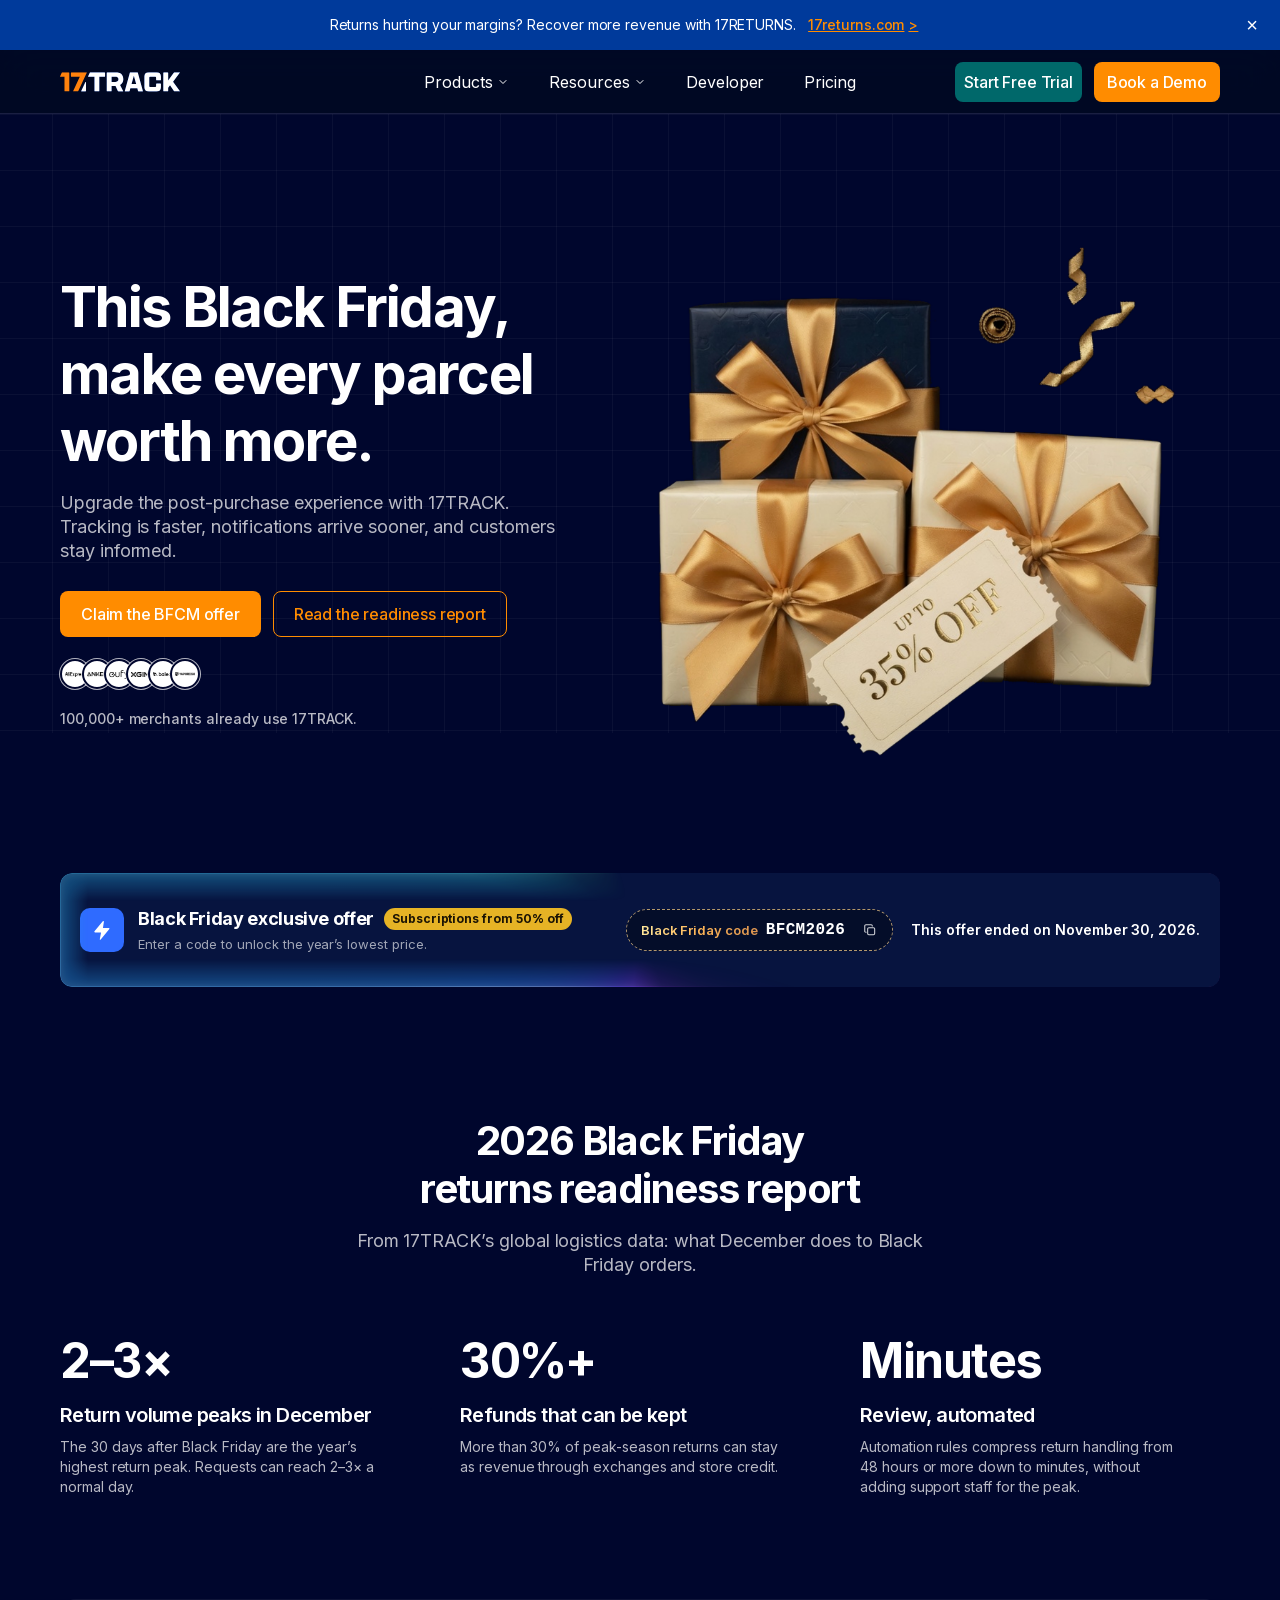
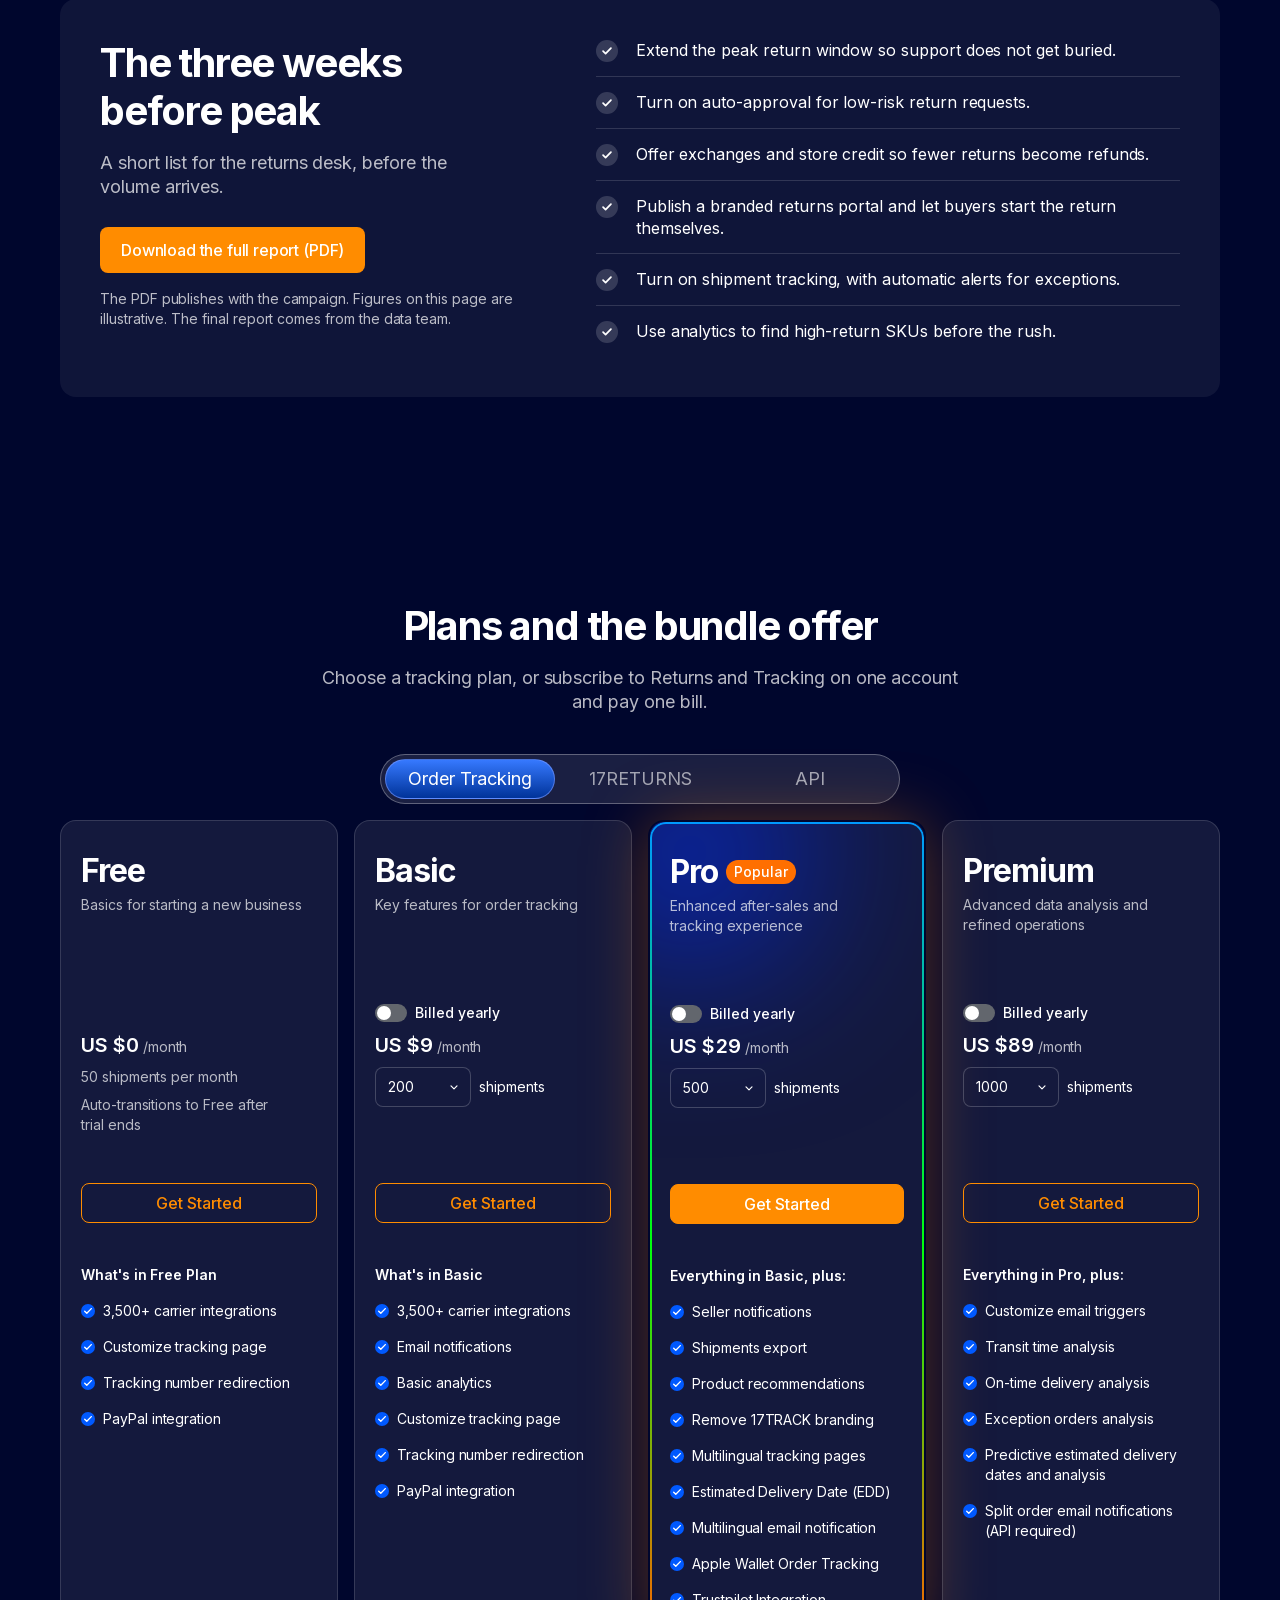
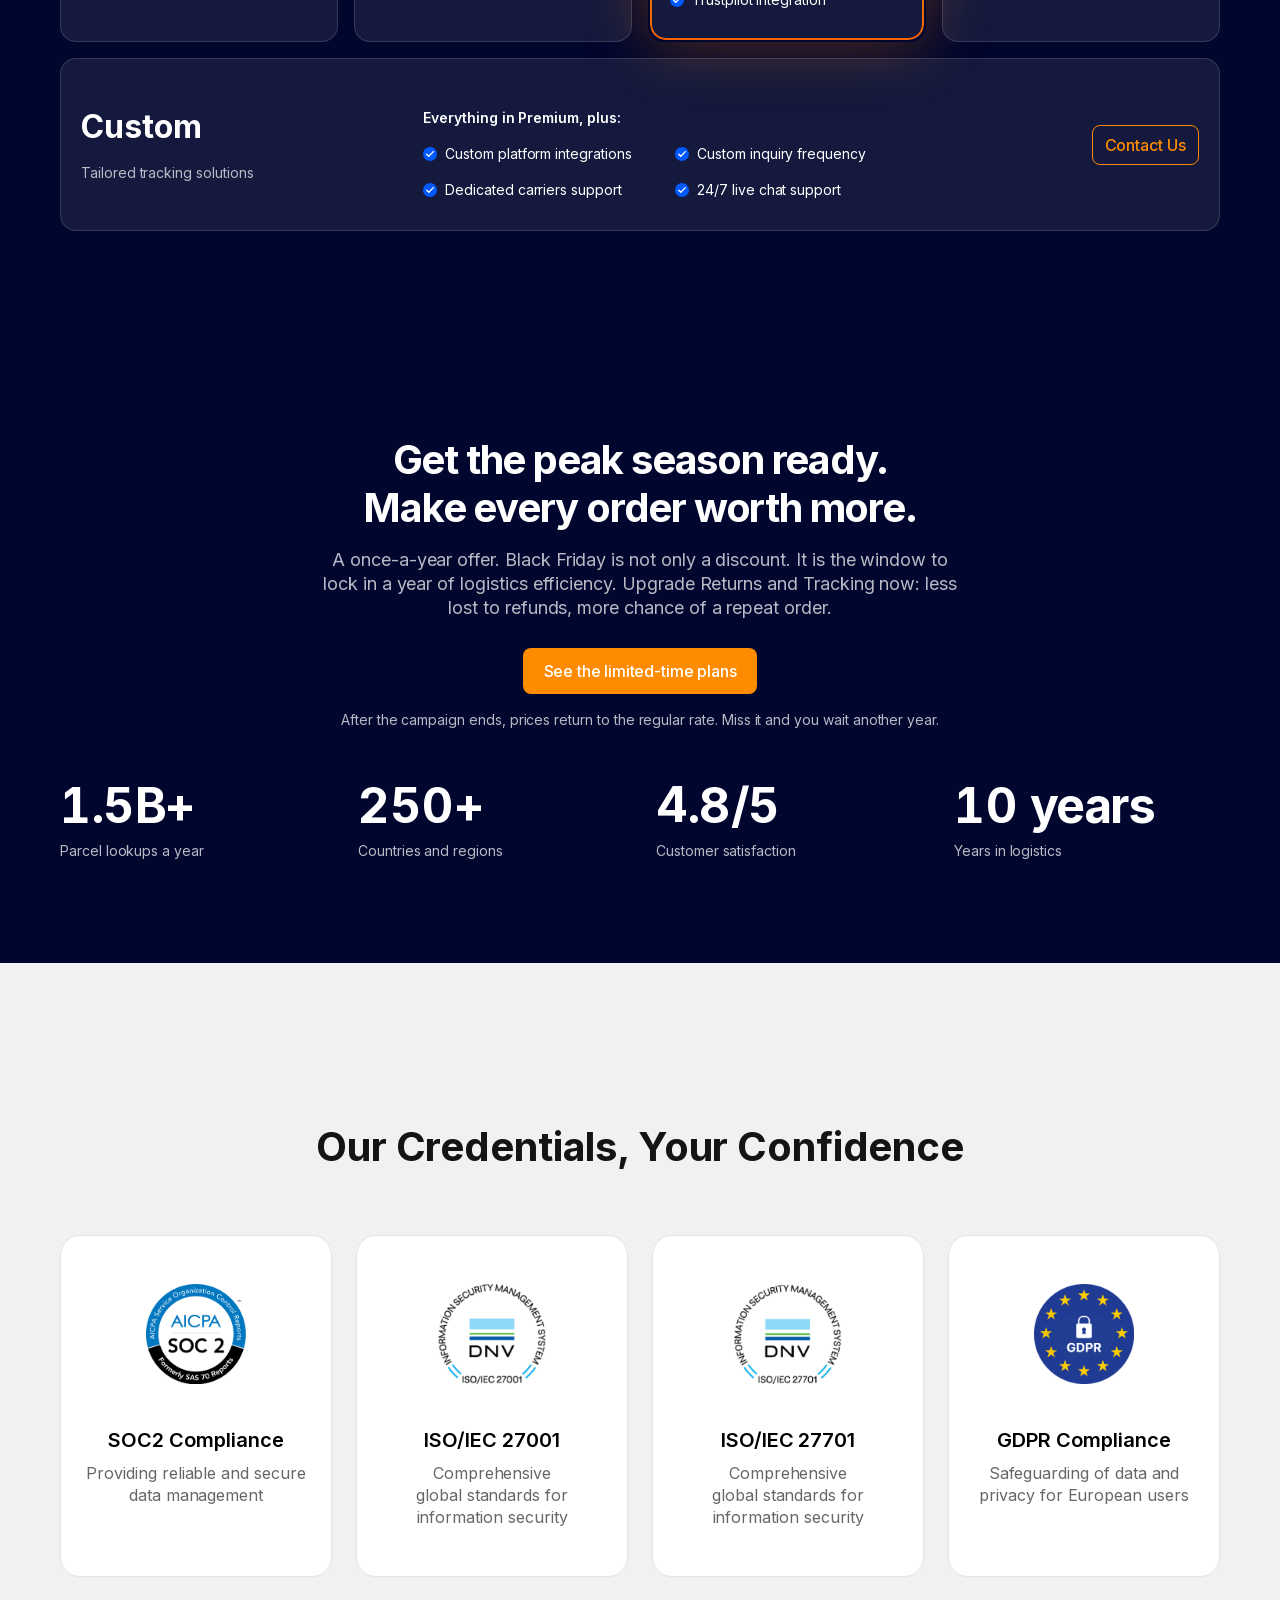
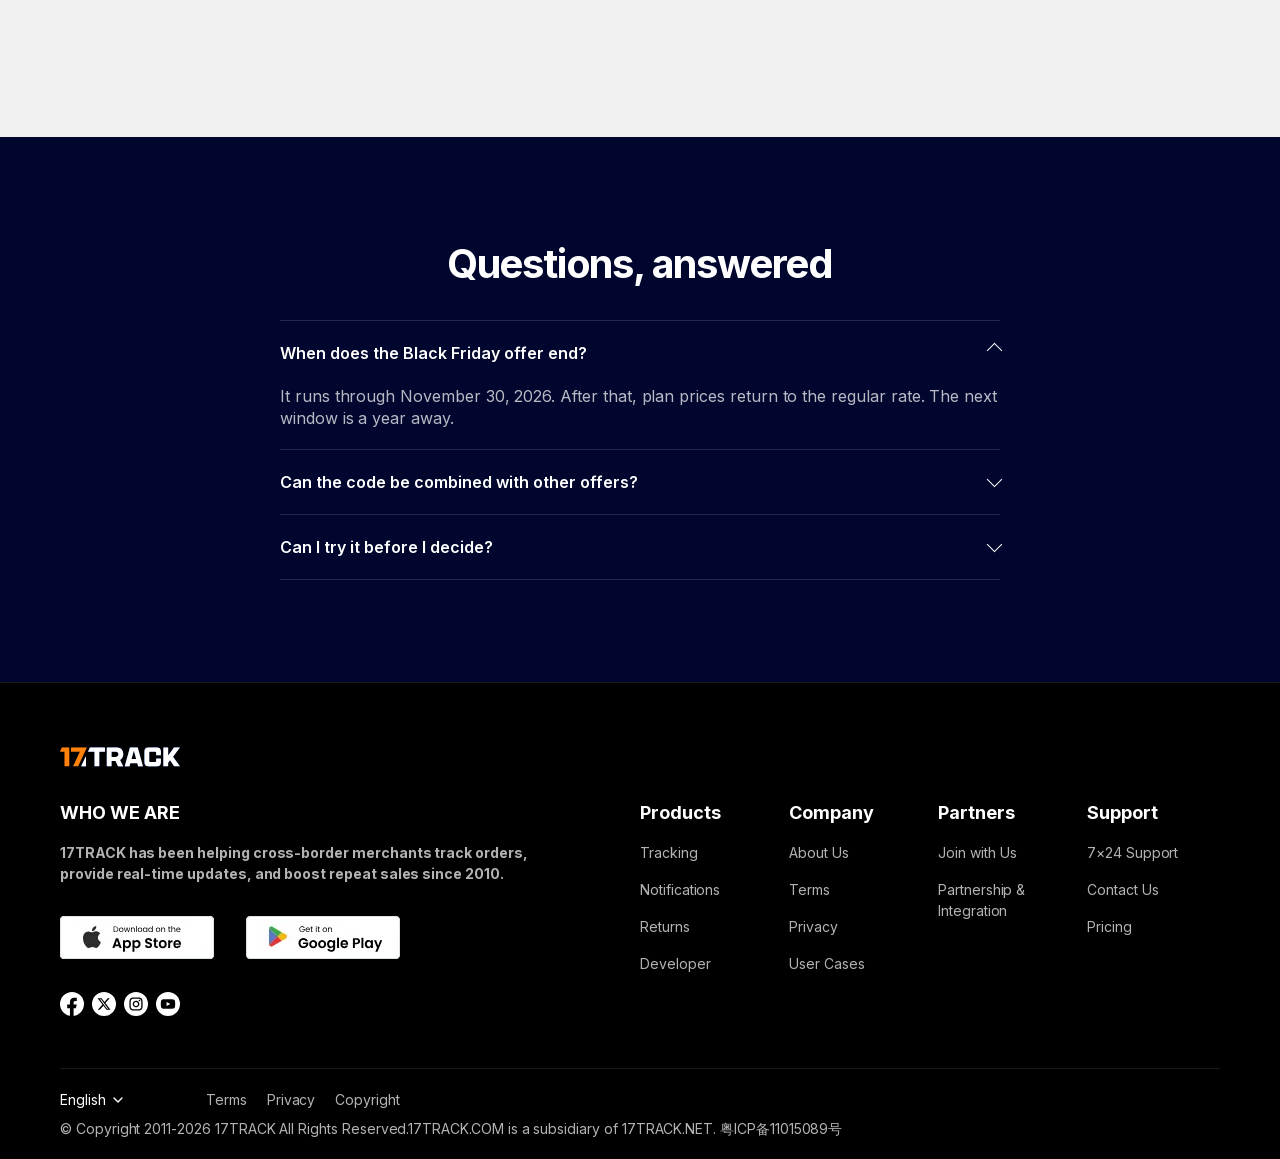
==== index.html @ 855f4247 "Give the hero a larger cut-out of the gift boxes so the 35% offer reads at a glance. Co-authored-by:" ====
<!DOCTYPE html>
<html lang="en">
<head>
  <meta charset="utf-8">
  <meta name="viewport" content="width=device-width, initial-scale=1">
  <title>Black Friday 2026 — 17TRACK</title>
  <meta name="description" content="17TRACK Black Friday 2026. Official Order Tracking, 17RETURNS, and API pricing, plus the returns readiness report.">
  <link rel="stylesheet" href="assets/fonts/fonts.css">
  <link rel="stylesheet" href="styles.css?v=9">
  <link rel="icon" href="data:image/svg+xml,%3Csvg xmlns='http://www.w3.org/2000/svg' viewBox='0 0 32 32'%3E%3Crect width='32' height='32' rx='8' fill='%23003a9b'/%3E%3C/svg%3E">
</head>
<body>
  <a class="skip" href="#main">Skip to content</a>

  <div class="top" data-top>
    <div class="promo" id="promo" data-promo>
      <p class="promo-line">
        <span class="promo-item" data-promo-item>
          <span>Returns hurting your margins? Recover more revenue with 17RETURNS.</span>
          <a href="https://www.17returns.com?utm_source=www.17track.com&amp;utm_medium=banner&amp;utm_campaign=top_banner" target="_blank" rel="nofollow noopener">17returns.com <i aria-hidden="true">&gt;</i></a>
        </span>
        <span class="promo-item" data-promo-item hidden>
          <span>Looking to track a personal package? Visit our free tracking tool</span>
          <a href="https://www.17track.net/en" target="_blank" rel="nofollow noopener">17track.net <i aria-hidden="true">&gt;</i></a>
        </span>
      </p>
      <button class="promo-close" type="button" data-promo-close aria-label="Close banner">×</button>
    </div>

    <header class="site-header">
      <div class="canvas header-bar">
        <a class="logo" href="https://www.17track.com/en" target="_blank" rel="noopener">
          <img src="assets/logo.svg" alt="17TRACK" width="120" height="20">
        </a>
        <nav id="site-nav" class="site-nav" data-nav aria-label="Main">
          <ul class="nav-links">
            <li class="nav-item">
              <button class="nav-link" type="button" aria-expanded="false" aria-controls="menu-products" data-menu-button>
                Products
                <svg class="chevron" viewBox="0 0 24 24" aria-hidden="true"><path d="m6 9 6 6 6-6" fill="none" stroke="currentColor" stroke-width="2" stroke-linecap="round" stroke-linejoin="round"/></svg>
              </button>
              <div id="menu-products" class="nav-menu" hidden>
                <ul>
                  <li>
                    <a href="https://www.17track.com/en/products/tracking" target="_blank" rel="noopener">
                      <span class="nav-menu-title">Tracking</span>
                      <span class="nav-menu-desc">Precise global tracking to minimize "Where Is My Order?" inquiries</span>
                    </a>
                  </li>
                  <li>
                    <a href="https://www.17track.com/en/products/notifications" target="_blank" rel="noopener">
                      <span class="nav-menu-title">Notifications</span>
                      <span class="nav-menu-desc">Automated updates to keep customers informed</span>
                    </a>
                  </li>
                  <li>
                    <a href="https://www.17track.com/en/products/returns" target="_blank" rel="noopener">
                      <span class="nav-menu-title">Returns <span class="nav-badge">New</span></span>
                      <span class="nav-menu-desc">AI-powered 24/7 automated returns &amp; exchanges — turn every return into a growth opportunity.</span>
                    </a>
                  </li>
                </ul>
              </div>
            </li>
            <li class="nav-item">
              <button class="nav-link" type="button" aria-expanded="false" aria-controls="menu-resources" data-menu-button>
                Resources
                <svg class="chevron" viewBox="0 0 24 24" aria-hidden="true"><path d="m6 9 6 6 6-6" fill="none" stroke="currentColor" stroke-width="2" stroke-linecap="round" stroke-linejoin="round"/></svg>
              </button>
              <div id="menu-resources" class="nav-menu" hidden>
                <ul>
                  <li>
                    <a href="https://www.17track.com/en/carriers" target="_blank" rel="noopener">
                      <span class="nav-menu-title">Carriers</span>
                      <span class="nav-menu-desc">3,500+ carriers for seamless global shipping</span>
                    </a>
                  </li>
                  <li>
                    <a href="https://www.17track.com/en/integration" target="_blank" rel="noopener">
                      <span class="nav-menu-title">Partnership &amp; Integration</span>
                      <span class="nav-menu-desc">Fast integration with e-commerce tools for efficiency</span>
                    </a>
                  </li>
                  <li>
                    <a href="https://extcall.17track.net/en?utm_source=www.17track.com&amp;utm_medium=menus&amp;utm_campaign=header" target="_blank" rel="noopener">
                      <span class="nav-menu-title">Tracking Widget</span>
                      <span class="nav-menu-desc">One-click embed for real-time store tracking</span>
                    </a>
                  </li>
                  <li>
                    <a href="https://www.17track.com/en/user-case" target="_blank" rel="noopener">
                      <span class="nav-menu-title">User Cases</span>
                      <span class="nav-menu-desc">Case studies reveal how brands achieve success</span>
                    </a>
                  </li>
                  <li>
                    <a href="https://www.17track.com/en/reports" target="_blank" rel="noopener">
                      <span class="nav-menu-title">Reports</span>
                      <span class="nav-menu-desc">Real logistics data and deep analysis to reveal cross-border market changes, risks, and emerging opportunities.</span>
                    </a>
                  </li>
                  <li>
                    <a href="https://www.17track.com/en/blog" target="_blank" rel="noopener">
                      <span class="nav-menu-title">Blog &amp; Insights</span>
                      <span class="nav-menu-desc">Focused on global e-commerce and logistics trends, delivering actionable insights and growth ideas.</span>
                    </a>
                  </li>
                </ul>
              </div>
            </li>
            <li>
              <a class="nav-link" href="https://www.17track.net/en/api?utm_source=www.17track.com&amp;utm_medium=menus&amp;utm_campaign=header" target="_blank" rel="noopener">Developer</a>
            </li>
            <li>
              <a class="nav-link" href="https://www.17track.com/en/pricing" target="_blank" rel="noopener">Pricing</a>
            </li>
          </ul>
          <div class="nav-actions nav-actions-menu">
            <a class="btn btn-teal btn-header" href="https://www.17track.com/en/products" target="_blank" rel="noopener">Start Free Trial</a>
            <a class="btn btn-primary btn-header" href="https://www.17track.com/en/contact-us" target="_blank" rel="noopener">Book a Demo</a>
          </div>
        </nav>
        <div class="nav-actions nav-actions-bar">
          <a class="btn btn-teal btn-header" href="https://www.17track.com/en/products" target="_blank" rel="noopener">Start Free Trial</a>
          <a class="btn btn-primary btn-header" href="https://www.17track.com/en/contact-us" target="_blank" rel="noopener">Book a Demo</a>
        </div>
        <button class="nav-toggle" type="button" aria-expanded="false" aria-controls="site-nav" data-nav-toggle>
          <span class="sr-only">Menu</span>
          <svg viewBox="0 0 24 24" aria-hidden="true"><path d="M4 7h16M4 12h16M4 17h16" fill="none" stroke="currentColor" stroke-width="1.75" stroke-linecap="round"/></svg>
        </button>
      </div>
    </header>
  </div>

  <main id="main">
    <section class="hero" aria-labelledby="hero-title">
      <div class="canvas hero-grid">
        <div class="hero-copy">
          <h1 id="hero-title">This Black Friday, make every parcel worth more.</h1>
          <p class="lead">Upgrade the post-purchase experience with 17TRACK. Tracking is faster, notifications arrive sooner, and customers stay informed.</p>
          <div class="cta-row">
            <a class="btn btn-primary" href="#plans">Claim the BFCM offer</a>
            <a class="btn btn-ghost" href="#report">Read the readiness report</a>
          </div>
          <div class="merchant-proof">
            <ul class="brand-stack">
              <li><img src="assets/brands/aliexpress.webp" width="238" height="52" alt="AliExpress"></li>
              <li><img src="assets/brands/anker.webp" width="202" height="48" alt="Anker"></li>
              <li><img src="assets/brands/eufy.webp" width="124" height="59" alt="eufy"></li>
              <li><img src="assets/brands/gimi.webp" width="190" height="44" alt="XGIMI"></li>
              <li><img src="assets/brands/baleaf.webp" width="309" height="59" alt="baleaf"></li>
              <li><img src="assets/brands/vaporesso.webp" width="342" height="63" alt="VAPORESSO"></li>
            </ul>
          </div>
          <p class="proof">100,000+ merchants already use 17TRACK.</p>
        </div>

        <figure class="hero-visual">
          <img
            src="assets/bfcm-hero-gifts-9.png?v=9"
            width="1698"
            height="1676"
            alt="Three luxury gift boxes, one navy and two cream, with gold satin bows, a few short gold ribbons in different shapes, and one cream coupon with gold lettering that reads UP TO 35% OFF."
          >
        </figure>
      </div>
    </section>

    <section class="close" id="book" aria-labelledby="close-title">
      <div class="canvas close-inner">
        <div class="close-bar">
          <span class="close-beam" aria-hidden="true"><span class="close-beam-bloom"></span></span>
          <div class="close-copy">
            <span class="close-mark" aria-hidden="true">
              <svg viewBox="0 0 24 24" width="22" height="22">
                <path fill="currentColor" d="M13.1 2.2 3.8 13.4c-.4.5.0 1.2.6 1.2H11l-1.4 7.4c-.1.6.6.9 1 .4l9.4-11.4c.4-.5 0-1.2-.6-1.2H13l1.1-6.9c.1-.6-.6-1-1-.7Z"/>
              </svg>
            </span>
            <div class="close-copy-text">
              <div class="close-title-row">
                <h2 id="close-title">Black Friday exclusive offer</h2>
                <p class="close-offer">Subscriptions from 50% off</p>
              </div>
              <p class="close-lead">Enter a code to unlock the year’s lowest price.</p>
            </div>
          </div>
          <div class="close-side">
            <div class="close-code">
              <p class="code-line">
                <span class="code-label" id="code-label">Black Friday code</span>
                <span class="code" id="bfcm-code">BFCM2026</span>
                <button class="code-copy" type="button" data-copy data-copy-inline data-copy-code="BFCM2026" data-copy-status="copy-status" aria-label="Copy code">
                  <svg viewBox="0 0 24 24" width="16" height="16" aria-hidden="true">
                    <rect x="8" y="8" width="12" height="12" rx="2" fill="none" stroke="currentColor" stroke-width="1.8"/>
                    <path d="M6 16H5a2 2 0 0 1-2-2V5a2 2 0 0 1 2-2h9a2 2 0 0 1 2 2v1" fill="none" stroke="currentColor" stroke-width="1.8"/>
                  </svg>
                </button>
              </p>
              <p class="copy-status" id="copy-status" role="status"></p>
            </div>
            <div class="countdown" data-countdown="2026-11-30T23:59:59Z">
              <p class="countdown-caption">Ends November 30, 2026</p>
              <div class="countdown-grid" data-countdown-grid hidden>
                <p data-unit="Days" aria-label="Days">
                  <span class="count-chip" data-days>00</span>
                  <span class="count-unit" aria-hidden="true">Day</span>
                </p>
                <span class="count-sep" aria-hidden="true">:</span>
                <p data-unit="Hours" aria-label="Hours">
                  <span class="count-chip" data-hours>00</span>
                  <span class="count-unit" aria-hidden="true">Hr</span>
                </p>
                <span class="count-sep" aria-hidden="true">:</span>
                <p data-unit="Minutes" aria-label="Minutes">
                  <span class="count-chip" data-minutes>00</span>
                  <span class="count-unit" aria-hidden="true">Min</span>
                </p>
                <span class="count-sep" aria-hidden="true">:</span>
                <p data-unit="Seconds" aria-label="Seconds">
                  <span class="count-chip" data-seconds>00</span>
                  <span class="count-unit" aria-hidden="true">Sec</span>
                </p>
              </div>
            </div>
          </div>
        </div>
      </div>
    </section>

    <section class="section" id="report" aria-labelledby="report-title">
      <div class="canvas">
        <header class="section-head">
          <h2 id="report-title">2026 Black Friday returns readiness report</h2>
          <p class="lead">From 17TRACK’s global logistics data: what December does to Black Friday orders.</p>
        </header>
        <ul class="figures">
          <li>
            <p class="figure">2–3×</p>
            <h3>Return volume peaks in December</h3>
            <p>The 30 days after Black Friday are the year’s highest return peak. Requests can reach 2–3× a normal day.</p>
          </li>
          <li>
            <p class="figure">30%+</p>
            <h3>Refunds that can be kept</h3>
            <p>More than 30% of peak-season returns can stay as revenue through exchanges and store credit.</p>
          </li>
          <li>
            <p class="figure">Minutes</p>
            <h3>Review, automated</h3>
            <p>Automation rules compress return handling from 48 hours or more down to minutes, without adding support staff for the peak.</p>
          </li>
        </ul>
      </div>
    </section>

    <section class="section section-tight" id="prepare" aria-labelledby="prepare-title">
      <div class="canvas prepare">
        <div>
          <h2 id="prepare-title">The three weeks before peak</h2>
          <p class="lead">A short list for the returns desk, before the volume arrives.</p>
          <div class="cta-row">
            <a class="btn btn-primary" href="#report-note">Download the full report (PDF)</a>
          </div>
          <p class="note" id="report-note" tabindex="-1">The PDF publishes with the campaign. Figures on this page are illustrative. The final report comes from the data team.</p>
        </div>
        <ol class="checks">
          <li>Extend the peak return window so support does not get buried.</li>
          <li>Turn on auto-approval for low-risk return requests.</li>
          <li>Offer exchanges and store credit so fewer returns become refunds.</li>
          <li>Publish a branded returns portal and let buyers start the return themselves.</li>
          <li>Turn on shipment tracking, with automatic alerts for exceptions.</li>
          <li>Use analytics to find high-return SKUs before the rush.</li>
        </ol>
      </div>
    </section>

    <section class="section" id="plans" aria-labelledby="plans-title">
      <div class="canvas">
        <header class="section-head">
          <h2 id="plans-title">Plans and the bundle offer</h2>
          <p class="lead" id="plans-lead">Choose a tracking plan, or subscribe to Returns and Tracking on one account and pay one bill.</p>
        </header>
        <div class="price-tabs">
          <div class="price-tabs-track" role="tablist" aria-label="Product">
            <span class="price-tab-indicator" id="plans-indicator" aria-hidden="true"></span>
            <button type="button" role="tab" id="plans-tab-tracking" aria-selected="true" aria-controls="plans-panel-tracking" data-plan-tab="tracking">Order Tracking</button>
            <button type="button" role="tab" id="plans-tab-returns" aria-selected="false" aria-controls="plans-panel-returns" data-plan-tab="returns" tabindex="-1">17RETURNS</button>
            <button type="button" role="tab" id="plans-tab-api" aria-selected="false" aria-controls="plans-panel-api" data-plan-tab="api" tabindex="-1">API</button>
          </div>
        </div>
        <div id="plans-stage">
          <p class="note"><a href="https://www.17track.com/en/pricing" target="_blank" rel="noopener noreferrer">View pricing on 17TRACK</a></p>
        </div>
      </div>
    </section>

    <section class="section section-tight" id="bundle" aria-labelledby="bundle-title" hidden>
      <div class="canvas">
        <header class="section-head">
          <h2 id="bundle-title">Returns + Tracking, better together</h2>
          <p class="lead">Subscribe to both on one account. The Black Friday bundle takes another 5% off, and you settle one bill.</p>
        </header>

        <form class="bundle" id="bundle-form">
          <fieldset>
            <legend>Returns</legend>
            <label class="tier">
              <input type="radio" name="returns" value="9">
              <span class="tier-copy">
                <span class="tier-name">Starter</span>
                <span class="tier-desc">Basic return flow</span>
              </span>
              <span class="tier-price">US$9 / month</span>
            </label>
            <label class="tier">
              <input type="radio" name="returns" value="19" checked>
              <span class="tier-copy">
                <span class="tier-name">Pro</span>
                <span class="tier-desc">Smart returns and exchanges</span>
              </span>
              <span class="tier-price">US$19 / month</span>
            </label>
            <label class="tier">
              <input type="radio" name="returns" value="29">
              <span class="tier-copy">
                <span class="tier-name">Max</span>
                <span class="tier-desc">Omnichannel return growth</span>
              </span>
              <span class="tier-price">US$29 / month</span>
            </label>
          </fieldset>
          <fieldset>
            <legend>Tracking</legend>
            <label class="tier">
              <input type="radio" name="tracking" value="9">
              <span class="tier-copy">
                <span class="tier-name">Basic</span>
                <span class="tier-desc">Core shipment tracking</span>
              </span>
              <span class="tier-price">US$9 / month</span>
            </label>
            <label class="tier">
              <input type="radio" name="tracking" value="19" checked>
              <span class="tier-copy">
                <span class="tier-name">Pro</span>
                <span class="tier-desc">Branded tracking</span>
              </span>
              <span class="tier-price">US$19 / month</span>
            </label>
            <label class="tier">
              <input type="radio" name="tracking" value="39">
              <span class="tier-copy">
                <span class="tier-name">Advanced</span>
                <span class="tier-desc">Advanced analytics</span>
              </span>
              <span class="tier-price">US$39 / month</span>
            </label>
          </fieldset>
        </form>

        <div class="summary" aria-live="polite">
          <p><span>Bought separately</span> <strong data-separate>US$456.00</strong> <span>/ year</span></p>
          <p><span>BFCM bundle price</span> <strong data-bundle>US$433.20</strong> <span>/ year</span></p>
          <p><span>You save</span> <strong data-save>US$22.80</strong> <span>/ year</span></p>
        </div>
        <div class="cta-row">
          <a class="btn btn-primary" href="https://apps.shopify.com/17track" target="_blank" rel="noopener noreferrer">Start both at the bundle price</a>
        </div>
        <p class="note">The extra 5% is only during the campaign, once per account. Use code <button type="button" class="code-copy" data-copy data-copy-inline data-copy-code="BFCM2026" data-copy-status="bundle-copy-status" aria-label="Copy code BFCM2026"><span class="code-copy-value">BFCM2026</span><svg viewBox="0 0 16 16" aria-hidden="true" focusable="false"><rect x="6" y="6" width="8" height="8" rx="1.25" fill="none" stroke="currentColor" stroke-width="1.4"/><path d="M10 6.2V3.4c0-.8-.6-1.4-1.4-1.4H3.4C2.6 2 2 2.6 2 3.4v5.2c0 .8.6 1.4 1.4 1.4H6" fill="none" stroke="currentColor" stroke-width="1.4"/></svg></button></p>
        <p class="copy-status" id="bundle-copy-status" role="status"></p>
      </div>
    </section>

    <section class="section" id="numbers" aria-labelledby="numbers-title">
      <div class="canvas">
        <header class="section-head">
          <h2 id="numbers-title">Get the peak season ready. Make every order worth more.</h2>
          <p class="lead">A once-a-year offer. Black Friday is not only a discount. It is the window to lock in a year of logistics efficiency. Upgrade Returns and Tracking now: less lost to refunds, more chance of a repeat order.</p>
        </header>
        <div class="cta-row">
          <a class="btn btn-primary" href="#plans">See the limited-time plans</a>
        </div>
        <p class="note">After the campaign ends, prices return to the regular rate. Miss it and you wait another year.</p>
        <ul class="stats">
          <li>
            <p class="stat-value">1.5B+</p>
            <p class="stat-label">Parcel lookups a year</p>
          </li>
          <li>
            <p class="stat-value">250+</p>
            <p class="stat-label">Countries and regions</p>
          </li>
          <li>
            <p class="stat-value">4.8/5</p>
            <p class="stat-label">Customer satisfaction</p>
          </li>
          <li>
            <p class="stat-value">10 years</p>
            <p class="stat-label">Years in logistics</p>
          </li>
        </ul>
      </div>
    </section>

    <section class="credentials" aria-labelledby="creds-title">
      <div class="canvas">
        <h2 id="creds-title">Our Credentials, Your Confidence</h2>
        <ul class="creds">
          <li>
            <img class="cred-badge" src="assets/badge-soc2.png" alt="" width="510" height="508">
            <div class="cred-copy">
              <h3>SOC2 Compliance</h3>
              <p>Providing reliable and secure data management</p>
            </div>
          </li>
          <li>
            <img class="cred-badge" src="assets/badge-iso27001.png" alt="" width="560" height="516">
            <div class="cred-copy">
              <h3>ISO/IEC 27001</h3>
              <p>Comprehensive global standards for information security</p>
            </div>
          </li>
          <li>
            <img class="cred-badge" src="assets/badge-iso27701.png" alt="" width="562" height="520">
            <div class="cred-copy">
              <h3>ISO/IEC 27701</h3>
              <p>Comprehensive global standards for information security</p>
            </div>
          </li>
          <li>
            <img class="cred-badge" src="assets/badge-gdpr.png" alt="" width="516" height="514">
            <div class="cred-copy">
              <h3>GDPR Compliance</h3>
              <p>Safeguarding of data and privacy for European users</p>
            </div>
          </li>
        </ul>
      </div>
    </section>

    <section class="section" id="faq" aria-labelledby="faq-title">
      <div class="canvas faq-wrap">
        <h2 id="faq-title">Questions, answered</h2>
        <div class="faq">
          <div class="faq-item">
            <h3>
              <button type="button" aria-expanded="true" aria-controls="faq-1" id="faq-q1">When does the Black Friday offer end?</button>
            </h3>
            <div id="faq-1" class="faq-panel is-open is-settled" role="region" aria-labelledby="faq-q1">
              <div class="faq-panel-inner">
                <p>It runs through November 30, 2026. After that, plan prices return to the regular rate. The next window is a year away.</p>
              </div>
            </div>
          </div>
          <div class="faq-item">
            <h3>
              <button type="button" aria-expanded="false" aria-controls="faq-2" id="faq-q2">Can the code be combined with other offers?</button>
            </h3>
            <div id="faq-2" class="faq-panel" role="region" aria-labelledby="faq-q2" hidden>
              <div class="faq-panel-inner">
                <p>The prices in this section are the current official 17TRACK rates. They are not a separate Black Friday discount.</p>
              </div>
            </div>
          </div>
          <div class="faq-item">
            <h3>
              <button type="button" aria-expanded="false" aria-controls="faq-3" id="faq-q3">Can I try it before I decide?</button>
            </h3>
            <div id="faq-3" class="faq-panel" role="region" aria-labelledby="faq-q3" hidden>
              <div class="faq-panel-inner">
                <p>Yes. Free is US $0 a month. Paid plans use the official rates shown above, and you can install 17TRACK on Shopify.</p>
              </div>
            </div>
          </div>
        </div>
      </div>
    </section>
  </main>

  <footer class="site-footer">
    <div class="canvas footer-inner">
      <a class="footer-logo" href="https://www.17track.com/en" target="_blank" rel="noopener">
        <img src="assets/logo.svg" alt="17TRACK logo" width="120" height="20">
      </a>
      <div class="footer-content">
        <div class="footer-brand">
          <p class="footer-kicker">WHO WE ARE</p>
          <p class="footer-intro">17TRACK has been helping cross-border merchants track orders, provide real-time updates, and boost repeat sales since 2010.</p>
          <div class="store-badges">
            <a href="https://apps.apple.com/cn/app/id1004956012?utm_source=com&amp;utm_medium=referer&amp;utm_campaign=20250402-com-home" target="_blank" rel="noopener">
              <img src="assets/app-store.webp" alt="apple app store" width="154" height="44">
            </a>
            <a href="https://play.google.com/store/apps/details?id=yqtrack.app&amp;utm_source=com&amp;utm_medium=referer&amp;utm_campaign=20250402-com-home" target="_blank" rel="noopener">
              <img src="assets/google-play.webp" alt="google play" width="154" height="44">
            </a>
          </div>
          <ul class="social">
            <li><a href="https://www.facebook.com/17track" target="_blank" rel="noopener"><img src="assets/facebook.svg" alt="Facebook logo" title="Facebook" width="24" height="24"></a></li>
            <li><a href="https://twitter.com/17track" target="_blank" rel="noopener"><img src="assets/twitter.svg" alt="Twitter logo" title="Twitter" width="24" height="24"></a></li>
            <li><a href="https://www.instagram.com/17trackofficial" target="_blank" rel="noopener"><img src="assets/instagram.svg" alt="Instagram logo" title="Instagram" width="24" height="24"></a></li>
            <li><a href="https://www.youtube.com/@17TRACKOFFICIAL" target="_blank" rel="noopener"><img src="assets/youtube.svg" alt="Youtube logo" title="Youtube" width="24" height="24"></a></li>
          </ul>
        </div>
        <div class="footer-cols">
          <div>
            <h2>Products</h2>
            <ul>
              <li><a href="https://www.17track.com/en/products/tracking" target="_blank" rel="noopener">Tracking</a></li>
              <li><a href="https://www.17track.com/en/products/notifications" target="_blank" rel="noopener">Notifications</a></li>
              <li><a href="https://www.17track.com/en/products/returns" target="_blank" rel="noopener">Returns</a></li>
              <li><a href="https://www.17track.net/en/api?utm_source=www.17track.com&amp;utm_medium=menus&amp;utm_campaign=footer" target="_blank" rel="noopener">Developer</a></li>
            </ul>
          </div>
          <div>
            <h2>Company</h2>
            <ul>
              <li><a href="https://www.17track.com/en/about-us" target="_blank" rel="noopener">About Us</a></li>
              <li><a href="https://www.17track.net/en/about/licensing" target="_blank" rel="noopener">Terms</a></li>
              <li><a href="https://www.17track.net/en/about/privacy" target="_blank" rel="noopener">Privacy</a></li>
              <li><a href="https://www.17track.com/en/user-case" target="_blank" rel="noopener">User Cases</a></li>
            </ul>
          </div>
          <div>
            <h2>Partners</h2>
            <ul>
              <li><button class="footer-textbtn" type="button" data-join>Join with Us</button></li>
              <li><a href="https://www.17track.com/en/integration" target="_blank" rel="noopener">Partnership &amp; Integration</a></li>
            </ul>
          </div>
          <div>
            <h2>Support</h2>
            <ul>
              <li><a href="https://www.17track.com/en/contact-us" target="_blank" rel="noopener">7×24 Support</a></li>
              <li><a href="https://www.17track.com/en/contact-us" target="_blank" rel="noopener">Contact Us</a></li>
              <li><a href="https://www.17track.com/en/pricing" target="_blank" rel="noopener">Pricing</a></li>
            </ul>
          </div>
        </div>
      </div>
      <div class="footer-base">
        <div class="footer-meta">
          <div class="lang" data-lang>
            <button class="lang-button" type="button" aria-expanded="false" aria-controls="lang-menu" aria-label="language select" data-lang-button>
              English
              <svg class="chevron" viewBox="0 0 24 24" aria-hidden="true"><path d="m6 9 6 6 6-6" fill="none" stroke="currentColor" stroke-width="2" stroke-linecap="round" stroke-linejoin="round"/></svg>
            </button>
            <ul id="lang-menu" class="lang-menu" hidden>
              <li><a href="https://www.17track.com/en" target="_blank" rel="noopener" aria-current="true">English</a></li>
              <li><a href="https://www.17track.com/zh-cn" target="_blank" rel="noopener">简体中文</a></li>
              <li><a href="https://www.17track.com/zh-hk" target="_blank" rel="noopener">繁體中文</a></li>
              <li><a href="https://www.17track.com/ja" target="_blank" rel="noopener">日本語</a></li>
              <li><a href="https://www.17track.com/fi" target="_blank" rel="noopener">Suomi</a></li>
              <li><a href="https://www.17track.com/pl" target="_blank" rel="noopener">Polski</a></li>
              <li><a href="https://www.17track.com/tr" target="_blank" rel="noopener">Türkçe</a></li>
              <li><a href="https://www.17track.com/cs" target="_blank" rel="noopener">Čeština</a></li>
              <li><a href="https://www.17track.com/it" target="_blank" rel="noopener">Italiano</a></li>
              <li><a href="https://www.17track.com/de" target="_blank" rel="noopener">Deutsch</a></li>
              <li><a href="https://www.17track.com/es" target="_blank" rel="noopener">Español</a></li>
              <li><a href="https://www.17track.com/fr" target="_blank" rel="noopener">Français</a></li>
              <li><a href="https://www.17track.com/pt" target="_blank" rel="noopener">Português</a></li>
              <li><a href="https://www.17track.com/nl" target="_blank" rel="noopener">Nederlands</a></li>
              <li><a href="https://www.17track.com/sv" target="_blank" rel="noopener">Svenska</a></li>
              <li><a href="https://www.17track.com/th" target="_blank" rel="noopener">ภาษาไทย</a></li>
              <li><a href="https://www.17track.com/no" target="_blank" rel="noopener">Norsk</a></li>
              <li><a href="https://www.17track.com/da" target="_blank" rel="noopener">Dansk</a></li>
            </ul>
          </div>
          <nav class="legal-links" aria-label="Legal">
            <a href="https://www.17track.net/en/about/licensing" target="_blank" rel="noreferrer noopener">Terms</a>
            <a href="https://www.17track.net/en/about/privacy" target="_blank" rel="noreferrer noopener">Privacy</a>
            <a href="https://www.17track.net/en/about/copyright" target="_blank" rel="noreferrer noopener">Copyright</a>
          </nav>
        </div>
        <p class="copyright">© Copyright 2011-2026 17TRACK All Rights Reserved.17TRACK.COM is a subsidiary of <a href="https://17track.net/en" target="_blank" rel="nofollow noreferrer noopener">17TRACK.NET</a>. <a href="https://beian.miit.gov.cn" target="_blank" rel="nofollow noreferrer noopener">粤ICP备11015089号</a></p>
      </div>
    </div>
  </footer>

  <dialog class="join-dialog" id="join-dialog" aria-labelledby="join-title">
    <h2 id="join-title">Join with us form for business cooperation</h2>
    <p>The partnership application lives on 17TRACK.</p>
    <p><a href="https://www.17track.com/en" target="_blank" rel="noopener">Open 17TRACK</a></p>
    <button class="btn btn-primary" type="button" data-join-close>Close</button>
  </dialog>

  <script src="main.js"></script>
</body>
</html>
---- assets/fonts/fonts.css ----
@font-face {
  font-family: "Inter";
  font-style: normal;
  font-weight: 100 900;
  font-display: swap;
  src: url("inter.woff2") format("woff2");
}

@font-face {
  font-family: "Kameron";
  font-style: normal;
  font-weight: 700;
  font-display: swap;
  src: url("kameron.woff2") format("woff2");
}

@font-face {
  font-family: "Libre Baskerville";
  font-style: italic;
  font-weight: 700;
  font-display: swap;
  src: url("libre-baskerville-italic.woff2") format("woff2");
}
---- styles.css ----
:root {
  --brand: #003a9b;
  --orange: #ff8c00;
  --teal: #00686a;
  --green: #00ff5e;
  --accent: #ff8c00;
  --accent-text: #ff8c00;
  --ink: #ffffff;
  --text: rgba(255, 255, 255, 0.72);
  --on-dark: #ffffff;
  --page: #00062d;
  --header-bg: rgba(0, 10, 35, 0.85);
  --subtle: rgba(255, 255, 255, 0.06);
  --line: rgba(255, 255, 255, 0.14);
  --shadow: 0 20px 50px rgba(0, 0, 0, 0.35);
  --shadow-sm: 0 8px 24px rgba(0, 0, 0, 0.28);
  --max: 1200px;
  --pad: 20px;
  --sec: clamp(64px, 8vw, 112px);
  --sec-tight: clamp(48px, 6vw, 80px);
  --fs-display: clamp(36px, 4.4vw, 56px);
  --fs-h2: clamp(28px, 3.2vw, 40px);
  --fs-h3: 20px;
  --fs-lead: 18px;
  --fs-body: 16px;
  --fs-small: 14px;
  --fs-xs: 12px;
  --track: -0.0033em;
  --ease: cubic-bezier(0.22, 1, 0.36, 1);
  --font: Inter, "PingFang SC", "Microsoft YaHei", system-ui, sans-serif;
  --header: 64px;
  --banner: 50px;
  --chrome: calc(var(--banner) + var(--header));
}

* { box-sizing: border-box; }

html { scroll-behavior: smooth; }

body {
  margin: 0;
  background: var(--page);
  color: var(--ink);
  font-family: var(--font);
  font-size: var(--fs-body);
  font-weight: 400;
  line-height: 22px;
  letter-spacing: var(--track);
  text-rendering: optimizeLegibility;
  -webkit-font-smoothing: antialiased;
  overflow-x: clip;
}

::selection {
  background: rgba(255, 140, 0, 0.35);
  color: #fff;
}

:focus-visible {
  outline: 2px solid var(--orange);
  outline-offset: 3px;
}

::-webkit-scrollbar { width: 10px; height: 10px; }
::-webkit-scrollbar-track { background: var(--subtle); }
::-webkit-scrollbar-thumb { background: #c8c8c8; border-radius: 999px; }

h1, h2, h3, p { margin: 0; text-wrap: pretty; }
h1, h2 { text-wrap: balance; letter-spacing: -0.03em; }

a { color: inherit; }

.sr-only {
  position: absolute;
  width: 1px;
  height: 1px;
  padding: 0;
  margin: -1px;
  overflow: hidden;
  clip: rect(0, 0, 0, 0);
  clip-path: inset(50%);
  white-space: nowrap;
  border: 0;
}

.skip {
  position: absolute;
  left: 16px;
  top: 8px;
  z-index: 20;
  transform: translateY(-140%);
  background: var(--page);
  color: var(--brand);
  padding: 8px 12px;
  border-radius: 999px;
}

.skip:focus { transform: none; }

.canvas {
  width: min(var(--max), 100%);
  margin-inline: auto;
  padding-inline: var(--pad);
}

.top {
  position: sticky;
  top: 0;
  z-index: 20;
}

.promo[hidden] { display: none; }

.promo {
  position: relative;
  z-index: 21;
  display: flex;
  align-items: center;
  justify-content: center;
  min-height: var(--banner);
  padding: 0 16px;
  background: #003a9b;
  color: #fff;
  font-size: 14px;
  font-weight: 400;
  line-height: 1.4;
  text-align: center;
}

.promo-line {
  flex: 1;
  min-width: 0;
  margin: 0;
}

.promo-item {
  display: inline-flex;
  align-items: center;
  justify-content: center;
  gap: 6px;
  min-width: 0;
}

.promo-item[hidden] { display: none; }

.promo a {
  display: inline-flex;
  align-items: center;
  gap: 4px;
  margin-left: 6px;
  color: #ff8c00;
  font-size: 14px;
  font-weight: 500;
  text-decoration: underline;
}

.promo a:hover { color: #e67e00; }

.promo a i {
  display: inline-block;
  font-style: normal;
  transition: transform 0.3s ease;
}

.promo a:hover i { transform: translateX(4px); }

.promo-close {
  flex: none;
  width: 24px;
  height: 24px;
  margin-left: 8px;
  padding: 0;
  border: 0;
  border-radius: 50%;
  background: transparent;
  color: #fff;
  font-size: 20px;
  line-height: 1;
  cursor: pointer;
}

.promo-close:hover { background: rgba(255, 255, 255, 0.2); }

.site-header {
  position: relative;
  height: var(--header);
  border-bottom: 1px solid rgba(255, 255, 255, 0.1);
}

.site-header::before {
  content: "";
  position: absolute;
  inset: 0;
  z-index: 0;
  background: var(--header-bg);
  backdrop-filter: blur(20px);
  -webkit-backdrop-filter: blur(20px);
  pointer-events: none;
}

.header-bar { position: relative; z-index: 1; }

.header-bar {
  display: grid;
  grid-template-columns: 1fr auto 1fr;
  align-items: center;
  height: 64px;
  gap: 12px;
}

.logo {
  justify-self: start;
  display: flex;
  align-items: center;
  width: 120px;
  height: 20px;
  text-decoration: none;
}

.logo img,
.footer-logo img {
  display: block;
  width: 120px;
  height: 20px;
}

.site-nav { justify-self: center; }

.nav-links {
  display: flex;
  align-items: center;
  gap: 16px;
  margin: 0;
  padding: 0;
  list-style: none;
}

.nav-item { position: relative; }

.nav-link {
  display: inline-flex;
  align-items: center;
  gap: 4px;
  min-height: 40px;
  padding: 8px 12px;
  border: 0;
  border-radius: 8px;
  background: transparent;
  color: #fff;
  font-family: inherit;
  font-size: 16px;
  font-weight: 400;
  line-height: 24px;
  text-decoration: none;
  cursor: pointer;
}

.nav-link:hover,
.nav-link[aria-expanded="true"] { background: rgba(255, 255, 255, 0.12); }

.chevron {
  width: 12px;
  height: 12px;
  transition: transform 0.2s ease;
}

.nav-link[aria-expanded="true"] .chevron,
.lang-button[aria-expanded="true"] .chevron { transform: rotate(180deg); }

.nav-menu {
  position: absolute;
  top: calc(100% + 6px);
  left: 0;
  z-index: 30;
  width: 320px;
  padding: 16px;
  border: 1px solid rgba(255, 255, 255, 0.1);
  border-radius: 14px;
  background: #223577;
  box-shadow: 0 24px 64px rgba(0, 0, 0, 0.15);
}

.nav-menu[hidden] { display: none; }

.nav-menu ul {
  display: flex;
  flex-direction: column;
  gap: 8px;
  margin: 0;
  padding: 0;
  list-style: none;
}

.nav-menu a {
  display: flex;
  flex-direction: column;
  gap: 4px;
  padding: 12px 16px;
  border: 1px solid transparent;
  border-radius: 8px;
  color: #fff;
  text-decoration: none;
}

.nav-menu a:hover,
.nav-menu a:focus-visible {
  background: rgba(255, 255, 255, 0.07);
  border-color: rgba(255, 255, 255, 0.08);
}

.nav-menu-title {
  display: flex;
  align-items: center;
  flex-wrap: wrap;
  gap: 8px;
  font-size: 16px;
  font-weight: 500;
  line-height: 22px;
}

.nav-menu-desc {
  color: rgba(255, 255, 255, 0.7);
  font-size: 12px;
  font-weight: 400;
  line-height: 15px;
}

.nav-badge {
  display: inline-flex;
  align-items: center;
  height: 20px;
  padding: 0 8px;
  border-radius: 999px;
  background: #22c55e;
  color: #fff;
  font-size: 12px;
  font-weight: 600;
  line-height: 20px;
}

.nav-actions { display: flex; align-items: center; gap: 12px; }

.nav-actions-bar { justify-self: end; }

.nav-actions-menu { display: none; }

.btn-header {
  height: 40px;
  min-height: 40px;
  padding: 8px 12px;
  border-radius: 8px;
  font-size: 16px;
  font-weight: 500;
  line-height: 24px;
  white-space: nowrap;
}

.btn-header.btn-teal { padding: 8px; }

.btn-header.btn-teal:hover {
  background: #00888a;
  filter: none;
  transform: translateY(-1px);
  box-shadow: 0 4px 12px rgba(0, 104, 106, 0.5);
}

.nav-toggle {
  display: none;
  justify-self: end;
  width: 44px;
  height: 44px;
  border: 0;
  border-radius: 8px;
  background: transparent;
  color: #fff;
  cursor: pointer;
}

.nav-toggle svg { width: 24px; height: 24px; }

.nav-lock { overflow: hidden; }

.btn {
  display: inline-flex;
  align-items: center;
  justify-content: center;
  min-height: 44px;
  padding: 11px 20px;
  border-radius: 8px;
  border: 1px solid transparent;
  font-family: inherit;
  font-size: 16px;
  font-weight: 500;
  line-height: 22px;
  letter-spacing: -0.01em;
  text-decoration: none;
  cursor: pointer;
  background: transparent;
}

.btn-primary {
  background: var(--orange);
  color: #fff;
}

.btn-primary:hover { filter: brightness(1.08); }
.btn-primary:active { filter: brightness(0.96); }

.btn-teal {
  background: var(--teal);
  color: #fff;
}

.btn-teal:hover { filter: brightness(1.12); }

.btn.btn-header {
  height: 40px;
  min-height: 40px;
  padding: 8px 12px;
  line-height: 24px;
}

.btn.btn-header.btn-teal { padding: 8px; }

.btn-ghost {
  border-color: var(--orange);
  color: var(--orange);
  background: transparent;
}

.btn-ghost:hover { background: rgba(255, 140, 0, 0.12); }

.btn-on-dark {
  background: var(--orange);
  color: #fff;
}

.btn-on-dark:hover { filter: brightness(1.08); }

.btn-on-dark-ghost {
  border-color: var(--orange);
  color: var(--orange);
}

.btn-on-dark-ghost:hover { background: rgba(255, 255, 255, 0.1); }

.close :focus-visible,
.promo :focus-visible,
.site-footer :focus-visible { outline-color: #fff; }

.hero {
  padding: 88px 0 72px;
  text-align: left;
  background-image:
    linear-gradient(var(--page), var(--page)),
    linear-gradient(rgba(255, 255, 255, 0.04) 1px, transparent 1px),
    linear-gradient(90deg, rgba(255, 255, 255, 0.04) 1px, transparent 1px);
  background-size: 100% 140px, 56px 56px, 56px 56px;
  background-position: center bottom, center top, center top;
  background-repeat: no-repeat, repeat, repeat;
}

.hero-grid {
  display: grid;
  grid-template-columns: minmax(0, 0.92fr) minmax(0, 1.08fr);
  align-items: center;
  gap: 36px;
}

.hero-grid > * { min-width: 0; }

.hero h1 { max-width: 12em; }

.hero .lead { margin-inline: 0; }

.hero .cta-row { justify-content: flex-start; }

.hero-visual {
  margin: 0;
  width: 100%;
}

.hero-visual img {
  display: block;
  width: 100%;
  max-width: none;
  height: auto;
}

h1 {
  font-size: var(--fs-display);
  font-weight: 700;
  line-height: 1.2;
  max-width: 16em;
}

.lead {
  margin-top: 16px;
  max-width: 42rem;
  margin-inline: auto;
  color: var(--text);
  font-size: var(--fs-lead);
  font-weight: 400;
  line-height: 24px;
}

.cta-row {
  display: flex;
  flex-wrap: wrap;
  justify-content: center;
  gap: 12px;
  margin-top: 28px;
}

.proof {
  margin-top: 20px;
  color: var(--text);
  font-size: var(--fs-small);
  font-weight: 500;
  line-height: 20px;
}

.merchant-proof {
  display: flex;
  flex-wrap: wrap;
  align-items: center;
  justify-content: flex-start;
  gap: 12px 14px;
  margin-top: 22px;
}

.brand-stack {
  display: flex;
  align-items: center;
  flex: none;
  margin: 0;
  padding: 0;
  list-style: none;
}

.brand-stack li {
  display: flex;
  align-items: center;
  justify-content: center;
  position: relative;
  width: 30px;
  height: 30px;
  min-width: 30px;
  min-height: 30px;
  max-width: 30px;
  max-height: 30px;
  flex: 0 0 30px;
  margin-left: -8px;
  padding: 3px;
  overflow: hidden;
  border: 2px solid var(--page);
  border-radius: 50%;
  background: #fff;
  box-shadow: 0 0 0 1px rgba(255, 255, 255, 0.7);
}

.brand-stack li:first-child { margin-left: 0; }

.brand-stack li:nth-child(1) { z-index: 1; }
.brand-stack li:nth-child(2) { z-index: 2; }
.brand-stack li:nth-child(3) { z-index: 3; }
.brand-stack li:nth-child(4) { z-index: 4; }
.brand-stack li:nth-child(5) { z-index: 5; }
.brand-stack li:nth-child(6) { z-index: 6; }

.brand-stack img {
  display: block;
  width: 100%;
  height: 100%;
  min-width: 0;
  min-height: 0;
  object-fit: contain;
  filter: brightness(0);
}

.section { padding: var(--sec) 0; }
.section-tight { padding-top: 0; }

.section-head { max-width: 40rem; margin-inline: auto; text-align: center; }

#bundle[hidden] { display: none; }
#bundle .section-head { max-width: none; }

#bundle .section-head .lead {
  max-width: 40rem;
  margin-inline: auto;
}

#bundle-title {
  max-width: none;
  text-align: center;
  text-wrap: wrap;
}

@media (min-width: 1100px) {
  #bundle-title {
    white-space: nowrap;
  }
}

h2 {
  font-size: var(--fs-h2);
  font-weight: 700;
  line-height: 1.2;
}

.section-head .lead { margin-top: 16px; }

.figures {
  list-style: none;
  display: grid;
  grid-template-columns: repeat(3, minmax(0, 1fr));
  gap: 32px 40px;
  margin: 56px 0 0;
  padding: 0;
}

.figure {
  color: #fff;
  font-size: clamp(40px, 4vw, 48px);
  font-weight: 700;
  line-height: 1.15;
  letter-spacing: -0.03em;
  font-variant-numeric: tabular-nums;
}

.figures h3 {
  margin-top: 12px;
  font-size: var(--fs-h3);
  font-weight: 600;
  line-height: 28px;
  letter-spacing: -0.03em;
}

.figures p:last-child {
  margin-top: 8px;
  color: var(--text);
  font-size: var(--fs-small);
  line-height: 20px;
  max-width: 36ch;
}

.prepare {
  display: grid;
  grid-template-columns: minmax(0, 0.85fr) minmax(0, 1.15fr);
  gap: 40px 64px;
  align-items: start;
  padding: 40px;
  background: var(--subtle);
  border-radius: 16px;
}

/* Same element as .canvas; keep the card in the padded column so its
   left edge lines up with the logo and the other sections. */
.canvas.prepare {
  width: min(calc(var(--max) - 2 * var(--pad)), calc(100% - 2 * var(--pad)));
}

.prepare .lead { margin-top: 16px; margin-inline: 0; }

.prepare .cta-row { justify-content: flex-start; }

.note {
  margin-top: 16px;
  max-width: 52ch;
  color: var(--text);
  font-size: var(--fs-small);
  line-height: 20px;
}

.note:focus { outline: none; }

#bundle .note {
  max-width: none;
  margin-inline: auto;
  text-align: center;
  text-wrap: wrap;
}

#bundle .copy-status {
  position: static;
  left: auto;
  top: auto;
  margin: 8px 0 0;
  text-align: center;
  white-space: normal;
}

#bundle .note .code-copy {
  display: inline-flex;
  align-items: center;
  justify-content: center;
  flex-wrap: nowrap;
  gap: 6px;
  width: auto;
  height: auto;
  min-width: max-content;
  margin: 0 0 0 6px;
  padding: 1px 8px;
  border: 1px dashed currentColor;
  border-radius: 4px;
  background: transparent;
  color: var(--ink);
  font: inherit;
  font-weight: 700;
  letter-spacing: 0.04em;
  line-height: 20px;
  white-space: nowrap;
  vertical-align: middle;
  cursor: pointer;
}

#bundle .note .code-copy-value {
  white-space: nowrap;
}

#bundle .note .code-copy svg {
  display: block;
  width: 14px;
  height: 14px;
  flex: none;
}

#bundle .note .code-copy:hover {
  background: rgba(255, 255, 255, 0.08);
  color: #fff;
}

@media (min-width: 900px) {
  #bundle .note {
    white-space: nowrap;
  }
}

.checks {
  list-style: none;
  margin: 0;
  padding: 0;
  display: grid;
  gap: 0;
}

.checks li {
  display: grid;
  grid-template-columns: 28px 1fr;
  gap: 12px;
  align-items: start;
  padding: 14px 0;
  border-top: 1px solid var(--line);
  font-size: var(--fs-body);
  line-height: 22px;
}

.checks li:first-child { border-top: 0; padding-top: 0; }

.checks li::before {
  content: "";
  width: 22px;
  height: 22px;
  margin-top: 1px;
  border-radius: 50%;
  background-color: rgba(255, 255, 255, 0.16);
  background-image: url("data:image/svg+xml,%3Csvg xmlns='http://www.w3.org/2000/svg' viewBox='0 0 16 16'%3E%3Cpath d='M3.5 8.2 6.4 11l6.1-6.2' fill='none' stroke='%23ffffff' stroke-width='2' stroke-linecap='round' stroke-linejoin='round'/%3E%3C/svg%3E");
  background-repeat: no-repeat;
  background-position: center;
  background-size: 14px 14px;
}

#plans { scroll-margin-top: var(--chrome); }

.bundle {
  display: grid;
  grid-template-columns: 1fr 1fr;
  gap: 24px 32px;
  margin-top: 40px;
}

.bundle fieldset {
  margin: 0;
  padding: 0;
  border: 0;
  display: grid;
  gap: 8px;
}

.bundle legend {
  margin-bottom: 8px;
  font-size: var(--fs-small);
  font-weight: 700;
  line-height: 20px;
}

.tier {
  display: grid;
  grid-template-columns: auto 1fr auto;
  gap: 12px;
  align-items: center;
  padding: 12px 14px;
  border: 1px solid var(--line);
  border-radius: 12px;
  cursor: pointer;
}

.tier:has(input:checked) {
  border-color: var(--orange);
  background: rgba(255, 140, 0, 0.08);
}

.tier input { accent-color: var(--brand); width: 16px; height: 16px; }

.tier-copy { display: grid; min-width: 0; }
.tier-name { font-size: var(--fs-small); font-weight: 700; line-height: 20px; }
.tier-desc { color: var(--text); font-size: var(--fs-xs); line-height: 16px; }
.tier-price {
  font-size: var(--fs-small);
  font-weight: 600;
  line-height: 20px;
  font-variant-numeric: tabular-nums;
  white-space: nowrap;
}

.summary {
  display: grid;
  grid-template-columns: repeat(3, minmax(0, 1fr));
  gap: 16px;
  margin-top: 24px;
  padding: 20px 24px;
  border-radius: 16px;
  background: var(--subtle);
}

.summary p { display: grid; gap: 4px; }
.summary span { color: var(--text); font-size: var(--fs-xs); line-height: 15px; }
.summary strong {
  font-size: 28px;
  font-weight: 700;
  line-height: 36px;
  letter-spacing: -0.03em;
  font-variant-numeric: tabular-nums;
}

.summary p:nth-child(2) strong { color: var(--accent-text); }

.price-tabs {
  display: flex;
  justify-content: center;
  margin-top: 40px;
}

.price-tabs-track {
  position: relative;
  display: grid;
  grid-template-columns: repeat(3, minmax(0, 1fr));
  width: min(100%, 520px);
  padding: 4px;
  border: 1px solid rgba(255, 255, 255, 0.3);
  border-radius: 40px;
  background: rgba(255, 255, 255, 0.1);
}

.price-tab-indicator {
  position: absolute;
  left: 4px;
  top: 4px;
  width: calc((100% - 8px) / 3);
  height: calc(100% - 8px);
  border: 1px solid rgba(123, 154, 255, 0.6);
  border-radius: 20px;
  background: linear-gradient(180deg, #3679ff, #003399);
  transform: translateX(calc(var(--i, 0) * 100%));
  transition: transform 0.45s var(--ease);
  pointer-events: none;
}

.price-tabs-track button {
  position: relative;
  z-index: 1;
  margin: 0;
  padding: 8px 16px;
  border: 0;
  border-radius: 20px;
  background: transparent;
  color: rgba(255, 255, 255, 0.6);
  font: inherit;
  font-size: 18px;
  line-height: 24px;
  cursor: pointer;
}

.price-tabs-track button[aria-selected="true"] { color: #fff; }

.price-tabs-track button:focus-visible {
  outline: 2px solid var(--orange);
  outline-offset: 2px;
}

#plans-stage { margin-top: 16px; }

.price-panel[hidden] { display: none; }

.price-cards {
  display: grid;
  grid-template-columns: repeat(4, minmax(0, 1fr));
  gap: 16px;
  align-items: stretch;
}

.price-card {
  position: relative;
  display: flex;
  flex-direction: column;
  gap: 24px;
  min-width: 0;
  padding: 30px 20px;
  border: 1px solid rgba(255, 255, 255, 0.14);
  border-radius: 16px;
  background: rgba(255, 255, 255, 0.08);
  text-align: left;
}

.price-card.is-popular {
  border: 2px solid transparent;
  background-clip: padding-box;
  box-shadow: 0 0 64px rgba(255, 132, 0, 0.35);
  overflow: hidden;
}

.price-card.is-popular::before {
  content: "";
  position: absolute;
  top: -65px;
  left: -55px;
  width: 190px;
  height: 190px;
  border-radius: 50%;
  background: #002fff;
  filter: blur(95px);
  pointer-events: none;
}

.price-card.is-popular::after {
  content: "";
  position: absolute;
  inset: 0;
  z-index: 2;
  border-radius: inherit;
  padding: 2px;
  background: linear-gradient(180deg, #0099ff, #00ff0d 51.5%, #ff6200);
  pointer-events: none;
  -webkit-mask: linear-gradient(#fff 0 0) content-box, linear-gradient(#fff 0 0);
  -webkit-mask-composite: xor;
  mask: linear-gradient(#fff 0 0) content-box, linear-gradient(#fff 0 0);
  mask-composite: exclude;
}

.price-card.is-popular > * { position: relative; z-index: 1; }

.price-card-head {
  display: flex;
  flex-direction: column;
  gap: 4px;
  min-height: 128px;
}

.price-card-head.is-plain { min-height: 40px; }

.price-card h3 {
  display: flex;
  flex-wrap: wrap;
  align-items: center;
  gap: 8px;
  font-size: 32px;
  font-weight: 700;
  line-height: 40px;
  letter-spacing: -0.03em;
}

.price-pop {
  padding: 2px 8px;
  border-radius: 20px;
  background: #ff6f00;
  color: #fff;
  font-size: 14px;
  font-weight: 500;
  line-height: 20px;
  letter-spacing: 0;
}

.price-card-head p {
  color: rgba(255, 255, 255, 0.7);
  font-size: 14px;
  line-height: 20px;
}

.price-offer {
  display: flex;
  flex-direction: column;
  gap: 8px;
  min-height: 156px;
}

.price-offer.is-api {
  gap: 24px;
  min-height: 0;
}

.price-bill {
  display: flex;
  align-items: center;
  gap: 8px;
  min-height: 20px;
}

.price-bill label {
  position: relative;
  display: inline-flex;
  align-items: center;
  gap: 8px;
  color: #fff;
  font-size: 14px;
  font-weight: 500;
  line-height: 20px;
  cursor: pointer;
}

.price-bill input {
  flex: none;
  width: 32px;
  height: 18px;
  margin: 0;
  border: 0;
  border-radius: 999px;
  background: #62666d url("data:image/svg+xml,%3Csvg xmlns='http://www.w3.org/2000/svg' viewBox='0 0 14 14'%3E%3Ccircle cx='7' cy='7' r='7' fill='%23fff'/%3E%3C/svg%3E") 2px center / 14px 14px no-repeat;
  cursor: pointer;
  appearance: none;
}

.price-switch { display: none; }

.price-bill input:checked {
  background-color: #6f4fff;
  background-position: 16px center;
}

.price-bill input:focus-visible {
  outline: 2px solid var(--orange);
  outline-offset: 2px;
}

.price-save {
  padding: 2px 8px;
  border-radius: 999px;
  background: rgba(47, 107, 255, 0.14);
  color: #7ab0ff;
  font-size: 14px;
  font-weight: 800;
  line-height: 20px;
  white-space: nowrap;
}

.price-save[hidden],
.price-over[hidden] { display: none; }

.price-amount {
  display: flex;
  align-items: baseline;
  gap: 4px;
}

.price-figure {
  color: #fff;
  font-size: 20px;
  font-weight: 600;
  line-height: 28px;
  font-variant-numeric: tabular-nums;
}

.price-period {
  color: rgba(255, 255, 255, 0.7);
  font-size: 14px;
  line-height: 20px;
}

.price-quota-line,
.price-over,
.price-unit-label {
  color: rgba(255, 255, 255, 0.7);
  font-size: 14px;
  line-height: 20px;
}

.price-quota {
  display: flex;
  align-items: center;
  gap: 8px;
  color: #fff;
  font-size: 14px;
  line-height: 20px;
}

.price-quota select {
  height: 40px;
  min-width: 96px;
  padding: 0 32px 0 12px;
  border: 1px solid rgba(255, 255, 255, 0.2);
  border-radius: 8px;
  background-color: transparent;
  background-image: url("data:image/svg+xml,%3Csvg xmlns='http://www.w3.org/2000/svg' viewBox='0 0 16 16'%3E%3Cpath d='M4 6.5 8 10.5 12 6.5' fill='none' stroke='%23ffffff' stroke-width='1.6' stroke-linecap='round' stroke-linejoin='round'/%3E%3C/svg%3E");
  background-repeat: no-repeat;
  background-position: right 10px center;
  background-size: 12px;
  color: #fff;
  color-scheme: dark;
  font: inherit;
  font-size: 14px;
  appearance: none;
}

.price-unit-label { margin-bottom: 4px; }

.price-unit-figure {
  color: #fff;
  font-size: 32px;
  font-weight: 600;
  line-height: 40px;
  font-variant-numeric: tabular-nums;
}

.price-unit-line {
  color: #fff;
  font-size: 16px;
  line-height: 22px;
}

.price-cta,
.price-custom-cta {
  display: flex;
  align-items: center;
  justify-content: center;
  width: 100%;
  padding: 8px 12px;
  border: 1px solid var(--orange);
  border-radius: 8px;
  color: var(--orange);
  font-size: 16px;
  font-weight: 500;
  line-height: 22px;
  text-align: center;
  text-decoration: none;
  transition: transform 0.3s var(--ease), box-shadow 0.3s var(--ease), background 0.3s var(--ease);
}

.price-custom-cta { width: max-content; }

.price-cta:hover,
.price-custom-cta:hover {
  background: rgba(255, 140, 0, 0.1);
  box-shadow: 0 4px 12px rgba(255, 140, 0, 0.2);
  transform: translateY(-2px);
}

.price-cta.is-filled {
  background: var(--orange);
  color: #fff;
}

.price-cta.is-filled:hover {
  background: #ff9d26;
  box-shadow: 0 4px 12px rgba(255, 140, 0, 0.3);
}

.price-features h4,
.price-custom-features h4 {
  margin-bottom: 16px;
  color: #fff;
  font-size: 14px;
  font-weight: 600;
  line-height: 20px;
}

.price-features ul,
.price-custom-features ul {
  display: flex;
  flex-direction: column;
  gap: 16px;
  margin: 0;
  padding: 0;
  list-style: none;
}

.price-features li,
.price-custom-features li {
  display: flex;
  align-items: flex-start;
  gap: 8px;
  color: #fff;
  font-size: 14px;
  line-height: 20px;
}

.price-features li::before,
.price-custom-features li::before {
  content: "";
  flex: 0 0 14px;
  width: 14px;
  height: 14px;
  margin-top: 3px;
  border-radius: 50%;
  background: #0059ff url("data:image/svg+xml,%3Csvg xmlns='http://www.w3.org/2000/svg' viewBox='0 0 16 16'%3E%3Cpath d='M3.6 8.2 6.4 11l6-6.2' fill='none' stroke='%23ffffff' stroke-width='1.8' stroke-linecap='round' stroke-linejoin='round'/%3E%3C/svg%3E") center / 12px no-repeat;
}

.price-custom {
  display: flex;
  align-items: center;
  justify-content: space-between;
  gap: 16px;
  margin-top: 16px;
  padding: 30px 20px;
  border: 1px solid rgba(255, 255, 255, 0.14);
  border-radius: 16px;
  background: rgba(255, 255, 255, 0.08);
  text-align: left;
}

.price-custom-copy {
  display: flex;
  flex: 1 1 0;
  flex-direction: column;
  gap: 16px;
  min-width: 0;
}

.price-custom-copy h3 {
  font-size: 32px;
  font-weight: 700;
  line-height: 40px;
}

.price-custom-copy p {
  color: rgba(255, 255, 255, 0.7);
  font-size: 14px;
  line-height: 20px;
}

.price-custom-features { flex: 2 1 0; }

.price-custom-features ul {
  display: grid;
  grid-template-columns: repeat(2, minmax(0, 1fr));
  gap: 16px 24px;
  max-width: 480px;
}

@media (max-width: 1100px) {
  .price-cards { grid-template-columns: 1fr 1fr; gap: 24px; }
}

@media (max-width: 800px) {
  .price-cards { grid-template-columns: 1fr; gap: 16px; }
  .price-card { padding: 24px 16px; gap: 20px; }
  .price-card-head,
  .price-offer { min-height: 0; }
  .price-custom { flex-direction: column; align-items: flex-start; }
  .price-custom-features ul { grid-template-columns: 1fr; }
  .price-cta { font-size: 14px; }
}

@media (max-width: 560px) {
  .price-tabs-track { width: 100%; }
  .price-tabs-track button { padding: 8px 6px; font-size: 13px; }
}

.stats {
  list-style: none;
  display: grid;
  grid-template-columns: repeat(4, minmax(0, 1fr));
  gap: 32px;
  margin: 48px 0 0;
  padding: 0;
}

.stat-value {
  position: relative;
  color: #fff;
  font-size: clamp(36px, 4vw, 48px);
  font-weight: 700;
  line-height: 1.15;
  letter-spacing: -0.03em;
  font-variant-numeric: tabular-nums;
}

.stat-value.has-roll .stat-final {
  opacity: 0;
}

.stat-roll {
  display: inline-flex;
  align-items: flex-end;
  vertical-align: top;
  white-space: nowrap;
}

.stat-digit {
  position: relative;
  display: block;
  flex: 0 0 auto;
  align-self: flex-end;
  width: 1ch;
  height: 1.15em;
  max-height: 1.15em;
  min-height: 0;
  overflow: clip;
  line-height: 1.15;
}

.stat-digit-strip {
  position: absolute;
  top: 0;
  left: 0;
  display: flex;
  flex-direction: column;
  width: 100%;
  margin: 0;
  transform: translateY(0);
}

#numbers .note {
  max-width: 42rem;
  margin-inline: auto;
  text-align: center;
}

.stat-digit-strip > span {
  display: block;
  height: 1.15em;
  line-height: 1.15;
  flex: 0 0 1.15em;
}

.stat-mark,
.stat-suffix {
  height: 1.15em;
  line-height: 1.15;
  flex: 0 0 auto;
}

.stat-suffix { white-space: pre; }

.stat-label {
  margin-top: 8px;
  color: var(--text);
  font-size: var(--fs-small);
  line-height: 20px;
}

@media (prefers-reduced-motion: no-preference) {
  .stats.is-pending .stat-value {
    filter: blur(12px);
    transform: translateY(12px);
  }

  .stats.is-in .stat-value {
    animation: stat-sharpen 680ms var(--ease) both;
  }

  .stats.is-in li:nth-child(2) .stat-value { animation-delay: 90ms; }
  .stats.is-in li:nth-child(3) .stat-value { animation-delay: 180ms; }
  .stats.is-in li:nth-child(4) .stat-value { animation-delay: 270ms; }

  .stat-digit-strip {
    transition: transform 1400ms cubic-bezier(0.16, 0.55, 0.24, 1);
  }

  .stats.is-in .stat-digit-strip {
    transform: translateY(calc(var(--roll) / (var(--roll) + 1) * -100%));
    transition-delay: calc(var(--digit-i, 0) * 45ms);
  }

  .stats.is-in li:nth-child(2) .stat-digit-strip { transition-delay: calc(90ms + var(--digit-i, 0) * 45ms); }
  .stats.is-in li:nth-child(3) .stat-digit-strip { transition-delay: calc(180ms + var(--digit-i, 0) * 45ms); }
  .stats.is-in li:nth-child(4) .stat-digit-strip { transition-delay: calc(270ms + var(--digit-i, 0) * 45ms); }
}

@keyframes stat-sharpen {
  from {
    filter: blur(12px);
    transform: translateY(12px);
  }
  to {
    filter: blur(0);
    transform: translateY(0);
  }
}

.credentials {
  background: #f1f1f1;
  color: #141414;
  padding: 160px 0;
  --ink: #141414;
  --text: rgba(0, 0, 0, 0.6);
}

.credentials .canvas {
  display: flex;
  flex-direction: column;
  align-items: center;
  gap: 64px;
}

.credentials h2 {
  max-width: 1160px;
  color: #141414;
  font-size: var(--fs-h2);
  font-weight: 700;
  line-height: 1.2;
  letter-spacing: -0.0033em;
}

.creds {
  list-style: none;
  display: grid;
  grid-template-columns: repeat(4, minmax(0, 1fr));
  gap: 24px;
  width: 100%;
  margin: 0;
  padding: 0;
}

.creds li {
  display: flex;
  flex-direction: column;
  align-items: center;
  gap: 42px;
  min-width: 0;
  min-height: 340px;
  padding: 48px 16px;
  border: 1px solid #e4e4e4;
  border-radius: 20px;
  background: #fff;
  text-align: center;
}

.cred-badge {
  display: block;
  width: auto;
  height: 100px;
  flex: none;
}

.cred-copy {
  display: flex;
  flex-direction: column;
  gap: 8px;
  width: 100%;
}

.creds h3 {
  color: #000;
  font-size: 20px;
  font-weight: 600;
  line-height: 28px;
  letter-spacing: -0.0033em;
}

.creds p {
  margin: 0;
  color: rgba(0, 0, 0, 0.6);
  font-size: 16px;
  font-weight: 400;
  line-height: 22px;
  letter-spacing: -0.0033em;
}

.faq-wrap { max-width: 760px; }

.faq { margin-top: 32px; border-top: 1px solid var(--line); }

.faq-item { border-bottom: 1px solid var(--line); }

.faq h3 { margin: 0; font-size: inherit; font-weight: inherit; }

.faq button {
  width: 100%;
  display: flex;
  align-items: center;
  justify-content: space-between;
  gap: 16px;
  min-height: 64px;
  padding: 16px 0;
  border: 0;
  background: transparent;
  color: var(--ink);
  font-family: inherit;
  font-size: var(--fs-body);
  font-weight: 600;
  line-height: 22px;
  text-align: left;
  cursor: pointer;
}

.faq button::after {
  content: "";
  flex: none;
  width: 10px;
  height: 10px;
  border-right: 1.5px solid var(--ink);
  border-bottom: 1.5px solid var(--ink);
  transform: translateY(-2px) rotate(45deg);
}

.faq button[aria-expanded="true"]::after {
  transform: translateY(-2px) rotate(225deg);
}

.faq-panel {
  display: grid;
  grid-template-rows: 0fr;
}

.faq-panel.is-open { grid-template-rows: 1fr; }

.faq-panel[hidden] { display: none; }

.faq-panel-inner {
  overflow: hidden;
  min-height: 0;
  opacity: 0;
  color: var(--text);
  font-size: var(--fs-body);
  line-height: 22px;
}

.faq-panel.is-open .faq-panel-inner { opacity: 1; }

.faq-panel.is-open.is-settled .faq-panel-inner { overflow: visible; }

.faq-panel-inner p { padding: 0 0 20px; }

@media (prefers-reduced-motion: no-preference) {
  .faq button::after { transition: transform 320ms var(--ease); }

  .faq-panel { transition: grid-template-rows 320ms var(--ease); }

  .faq-panel-inner { transition: opacity 180ms ease; }
}

.close {
  background: transparent;
  color: var(--on-dark);
  padding: 0 0 28px;
}

.close-inner { text-align: left; }

.close-bar {
  position: relative;
  isolation: isolate;
  display: flex;
  align-items: center;
  justify-content: space-between;
  gap: 20px 28px;
  min-height: 114px;
  padding: 16px 20px;
  border-radius: 12px;
  background: #07143f;
}

@property --close-beam-angle {
  syntax: "<angle>";
  initial-value: 0deg;
  inherits: true;
}

@property --close-beam-opacity {
  syntax: "<number>";
  initial-value: 0;
  inherits: true;
}

.close-beam {
  position: absolute;
  inset: 0;
  z-index: 2;
  border-radius: inherit;
  overflow: hidden;
  pointer-events: none;
  --close-beam-spectrum: conic-gradient(
    from 0deg,
    rgb(255, 50, 100) 0%,
    rgb(255, 120, 40) 14%,
    rgb(240, 50, 180) 28%,
    rgb(180, 40, 240) 42%,
    rgb(100, 70, 255) 56%,
    rgb(40, 140, 255) 70%,
    rgb(30, 185, 170) 84%,
    rgb(50, 200, 80) 94%,
    rgb(255, 50, 100) 100%
  );
  animation:
    close-beam-spin 1.96s linear infinite,
    close-beam-fade 0.6s ease forwards;
}

.close-beam::after {
  content: "";
  position: absolute;
  inset: 0;
  border-radius: 11px;
  padding: 1px;
  clip-path: inset(0 round 12px);
  background:
    conic-gradient(
      from var(--close-beam-angle),
      transparent 0%, transparent 54%,
      rgba(255, 255, 255, 0.1) 57%,
      rgba(255, 255, 255, 0.3) 60%,
      rgba(255, 255, 255, 0.6) 63%,
      rgba(255, 255, 255, 0.75) 66%,
      rgba(255, 255, 255, 0.6) 69%,
      rgba(255, 255, 255, 0.3) 72%,
      rgba(255, 255, 255, 0.1) 75%,
      transparent 78%, transparent 100%
    ),
    var(--close-beam-spectrum);
  -webkit-mask:
    conic-gradient(
      from var(--close-beam-angle),
      transparent 0%, transparent 30%,
      rgba(255, 255, 255, 0.1) 36%, rgba(255, 255, 255, 0.35) 44%,
      white 52%, white 80%,
      rgba(255, 255, 255, 0.35) 86%, rgba(255, 255, 255, 0.1) 92%,
      transparent 95%, transparent 100%
    ),
    linear-gradient(#fff 0 0) content-box,
    linear-gradient(#fff 0 0);
  -webkit-mask-composite: source-in, xor;
  mask:
    conic-gradient(
      from var(--close-beam-angle),
      transparent 0%, transparent 30%,
      rgba(255, 255, 255, 0.1) 36%, rgba(255, 255, 255, 0.35) 44%,
      white 52%, white 80%,
      rgba(255, 255, 255, 0.35) 86%, rgba(255, 255, 255, 0.1) 92%,
      transparent 95%, transparent 100%
    ),
    linear-gradient(#fff 0 0) content-box,
    linear-gradient(#fff 0 0);
  mask-composite: intersect, exclude;
  pointer-events: none;
  z-index: 2;
  opacity: calc(var(--close-beam-opacity) * 0.26 * var(--beam-stroke-opacity, 1) * var(--beam-strength, 1));
  animation: close-beam-hue 12s ease-in-out infinite;
}

.close-beam::before {
  content: "";
  position: absolute;
  inset: 0;
  border-radius: 12px;
  background: var(--close-beam-spectrum);
  box-shadow: inset 0 0 9px 1px rgba(255, 255, 255, 0.27);
  -webkit-mask-image:
    conic-gradient(
      from var(--close-beam-angle),
      transparent 0%, transparent 30%,
      rgba(255, 255, 255, 0.1) 36%, rgba(255, 255, 255, 0.35) 44%,
      white 52%, white 80%,
      rgba(255, 255, 255, 0.35) 86%, rgba(255, 255, 255, 0.1) 92%,
      transparent 95%, transparent 100%
    ),
    linear-gradient(white, transparent 28px, transparent calc(100% - 28px), white),
    linear-gradient(to right, white, transparent 28px, transparent calc(100% - 28px), white);
  -webkit-mask-composite: source-in, source-over;
  mask-image:
    conic-gradient(
      from var(--close-beam-angle),
      transparent 0%, transparent 30%,
      rgba(255, 255, 255, 0.1) 36%, rgba(255, 255, 255, 0.35) 44%,
      white 52%, white 80%,
      rgba(255, 255, 255, 0.35) 86%, rgba(255, 255, 255, 0.1) 92%,
      transparent 95%, transparent 100%
    ),
    linear-gradient(white, transparent 28px, transparent calc(100% - 28px), white),
    linear-gradient(to right, white, transparent 28px, transparent calc(100% - 28px), white);
  mask-composite: intersect, add;
  pointer-events: none;
  z-index: 1;
  opacity: calc(var(--close-beam-opacity) * 0.42 * var(--beam-inner-opacity, 1) * var(--beam-strength, 1));
  clip-path: inset(0 round 12px);
  animation: close-beam-hue 12s ease-in-out infinite;
}

.close-beam-bloom {
  position: absolute;
  inset: 0;
  border-radius: 11px;
  clip-path: inset(0 round 12px);
  background: conic-gradient(
    from var(--close-beam-angle),
    transparent 0%, transparent 58%,
    rgba(255, 255, 255, 0.03) 62%,
    rgba(255, 255, 255, 0.08) 65%,
    rgba(255, 255, 255, 0.2) 67%,
    rgba(255, 255, 255, 0.45) 69%,
    rgba(255, 255, 255, 0.85) 70%,
    rgba(255, 255, 255, 0.85) 70.5%,
    rgba(255, 255, 255, 0.45) 71.5%,
    rgba(255, 255, 255, 0.2) 73%,
    rgba(255, 255, 255, 0.08) 75%,
    rgba(255, 255, 255, 0.03) 78%,
    transparent 82%
  );
  -webkit-mask: linear-gradient(#fff 0 0) content-box, linear-gradient(#fff 0 0);
  -webkit-mask-composite: xor;
  mask: linear-gradient(#fff 0 0) content-box, linear-gradient(#fff 0 0);
  mask-composite: exclude;
  padding: 1px;
  filter: blur(8px) brightness(1.3) saturate(1.2);
  pointer-events: none;
  z-index: 3;
  opacity: calc(var(--close-beam-opacity) * 0.24 * var(--beam-bloom-opacity, 1) * var(--beam-strength, 1));
}

@keyframes close-beam-spin {
  to { --close-beam-angle: 360deg; }
}

@keyframes close-beam-fade {
  to { --close-beam-opacity: 1; }
}

@keyframes close-beam-hue {
  0% { filter: hue-rotate(calc(var(--beam-hue-base, 0deg) - 30deg)) brightness(1.3) saturate(1.2); }
  50% { filter: hue-rotate(calc(var(--beam-hue-base, 0deg) + 30deg)) brightness(1.3) saturate(1.2); }
  100% { filter: hue-rotate(calc(var(--beam-hue-base, 0deg) - 30deg)) brightness(1.3) saturate(1.2); }
}

@media (prefers-reduced-motion: reduce) {
  .close-beam,
  .close-beam::before,
  .close-beam::after {
    animation: none;
  }

  .close-beam {
    --close-beam-angle: 200deg;
    --close-beam-opacity: 1;
  }

  .close-beam::before,
  .close-beam::after {
    filter: brightness(1.3) saturate(1.2);
  }
}

.close-copy {
  display: flex;
  align-items: center;
  gap: 14px;
  min-width: 0;
}

.close-mark {
  display: grid;
  place-items: center;
  flex: none;
  width: 44px;
  height: 44px;
  border-radius: 10px;
  background: #2f6bff;
  color: #fff;
}

.close-copy-text { min-width: 0; }

.close-title-row {
  display: flex;
  flex-wrap: wrap;
  align-items: center;
  gap: 8px 10px;
}

.close h2 {
  font-size: 18px;
  font-weight: 700;
  line-height: 24px;
  letter-spacing: -0.02em;
  text-align: left;
}

.close-offer {
  margin: 0;
  padding: 2px 8px;
  border-radius: 999px;
  background: #e6b325;
  color: #1c1404;
  font-size: 12px;
  font-weight: 700;
  line-height: 18px;
  white-space: nowrap;
}

.close-lead {
  margin: 4px 0 0;
  color: rgba(255, 255, 255, 0.62);
  font-size: 13px;
  line-height: 18px;
}

.close-side {
  display: flex;
  align-items: center;
  gap: 18px;
  flex: none;
}

.close-code { position: relative; }

.code-line {
  display: flex;
  align-items: center;
  gap: 8px;
  margin: 0;
  padding: 6px 6px 6px 14px;
  border: 1px dashed rgba(255, 214, 140, 0.7);
  border-radius: 999px;
  background: rgba(0, 0, 0, 0.35);
}

.code-label {
  background: linear-gradient(100deg, #ffe99d 0%, #ffb657 48%, #db9350 100%);
  -webkit-background-clip: text;
  background-clip: text;
  color: transparent;
  font-size: 13px;
  font-weight: 600;
  line-height: 18px;
  white-space: nowrap;
}

.code {
  padding: 0;
  background: transparent;
  color: #fff;
  font-size: 16px;
  font-weight: 700;
  line-height: 22px;
  letter-spacing: 0.02em;
  font-variant-numeric: tabular-nums;
  white-space: nowrap;
}

#bfcm-code {
  font-family: ui-monospace, "SF Mono", "Cascadia Code", Menlo, Consolas, monospace;
}

.code-copy {
  display: grid;
  place-items: center;
  align-items: center;
  gap: 6px;
  width: 28px;
  height: 28px;
  margin: 0 0.15em;
  padding: 0;
  border: 0;
  border-radius: 8px;
  background: transparent;
  color: rgba(255, 255, 255, 0.82);
  font: inherit;
  font-weight: 700;
  letter-spacing: 0.04em;
  line-height: 1.4;
  vertical-align: baseline;
  cursor: pointer;
}

.code-copy svg {
  display: block;
  width: 14px;
  height: 14px;
  flex: none;
}

.code-copy:hover { background: rgba(255, 255, 255, 0.08); color: #fff; }

.copy-status {
  position: absolute;
  left: 14px;
  top: calc(100% + 2px);
  margin: 0;
  font-size: 12px;
  line-height: 16px;
  white-space: nowrap;
}

.copy-status:empty { display: none; }

.countdown { margin: 0; }

.countdown-caption {
  font-size: var(--fs-small);
  font-weight: 600;
  line-height: 20px;
}

.countdown:has(.countdown-grid:not([hidden])) .countdown-caption {
  position: absolute;
  width: 1px;
  height: 1px;
  padding: 0;
  margin: -1px;
  overflow: hidden;
  clip: rect(0, 0, 0, 0);
  clip-path: inset(50%);
  white-space: nowrap;
  border: 0;
}

.countdown-grid {
  display: grid;
  grid-template-columns: 48px auto 48px auto 48px auto 48px;
  grid-template-rows: 48px auto;
  justify-content: end;
  column-gap: 0;
  row-gap: 4px;
  width: auto;
  margin: 0;
}

.countdown-grid[hidden] { display: none; }

.countdown-grid > :nth-child(1) { grid-column: 1; }
.countdown-grid > :nth-child(2) { grid-column: 2; }
.countdown-grid > :nth-child(3) { grid-column: 3; }
.countdown-grid > :nth-child(4) { grid-column: 4; }
.countdown-grid > :nth-child(5) { grid-column: 5; }
.countdown-grid > :nth-child(6) { grid-column: 6; }
.countdown-grid > :nth-child(7) { grid-column: 7; }

.countdown-grid p {
  display: grid;
  grid-row: 1 / span 2;
  grid-template-rows: subgrid;
  justify-items: center;
  min-width: 0;
  margin: 0;
  font-size: var(--fs-xs);
  line-height: 15px;
}

.count-sep {
  display: flex;
  align-items: center;
  justify-content: center;
  grid-row: 1;
  align-self: stretch;
  padding-inline: 6px;
  color: #fff;
  font-size: 22px;
  font-weight: 600;
  line-height: 1;
}

.count-chip {
  display: flex;
  align-items: center;
  justify-content: center;
  width: 48px;
  height: 48px;
  padding: 0;
  border-radius: 12px;
  background: #fff;
  color: #141414;
  font-size: 20px;
  font-weight: 700;
  line-height: 1;
  letter-spacing: -0.03em;
  font-variant-numeric: tabular-nums;
}

.count-unit {
  color: rgba(255, 255, 255, 0.72);
  font-size: 12px;
  font-weight: 600;
  line-height: 16px;
}

.close .cta-row {
  justify-content: flex-end;
  margin-top: 16px;
}

.close-note {
  margin-top: 20px;
  font-size: var(--fs-small);
  line-height: 20px;
}

.light-band {
  background: #f1f1f1;
  color: #141414;
  --ink: #141414;
  --text: #464646;
  --line: #e4e4e4;
}

.site-footer {
  background: #000;
  color: #fff;
  border-top: 1px solid rgba(255, 255, 255, 0.1);
  font-size: 14px;
  line-height: 21px;
}

.footer-inner {
  display: flex;
  flex-direction: column;
  gap: 32px;
  padding-top: 64px;
  padding-bottom: 20px;
}

.footer-logo { width: 120px; }

.footer-content {
  display: flex;
  gap: 100px;
}

.footer-brand {
  display: flex;
  flex-direction: column;
  gap: 16px;
  width: 480px;
  min-width: 320px;
  flex: none;
}

.footer-kicker,
.site-footer h2 {
  margin: 0;
  color: #fff;
  font-size: 18px;
  font-weight: 700;
  line-height: 27px;
  letter-spacing: 0;
}

.footer-brand .footer-kicker { margin: 0; }

.footer-intro {
  color: rgba(255, 255, 255, 0.7);
  font-size: 14px;
  font-weight: 700;
  line-height: 21px;
}

.store-badges,
.social { margin-top: 16px; }

.store-badges {
  display: flex;
  flex-wrap: wrap;
  gap: 32px;
}

.store-badges img {
  display: block;
  width: 154px;
  height: 44px;
}

.site-footer .social {
  flex-direction: row;
  gap: 8px;
  margin: 16px 0 0;
  padding: 0;
  list-style: none;
}

.social a {
  display: flex;
  width: 24px;
  height: 24px;
}

.social img { display: block; width: 24px; height: 24px; }

.footer-cols {
  display: flex;
  flex: 1;
  gap: 16px;
  min-width: 0;
}

.footer-cols > div { flex: 1; min-width: 0; }

.site-footer h2 { margin: 0; }

.site-footer ul {
  display: flex;
  flex-direction: column;
  gap: 16px;
  margin: 16px 0 0;
  padding: 0;
  list-style: none;
}

.footer-cols a,
.footer-textbtn,
.legal-links a,
.copyright a {
  color: rgba(255, 255, 255, 0.7);
  font-size: 14px;
  font-weight: 400;
  line-height: 21px;
  text-decoration: none;
}

.footer-cols a:hover,
.footer-textbtn:hover,
.legal-links a:hover,
.copyright a:hover { color: #fff; }

.footer-textbtn {
  padding: 0;
  border: 0;
  background: transparent;
  font-family: inherit;
  text-align: left;
  cursor: pointer;
}

.footer-base {
  display: flex;
  flex-direction: column;
  gap: 8px;
  margin-top: 20px;
  padding-top: 20px;
  border-top: 1px solid rgba(255, 255, 255, 0.1);
  color: rgba(255, 255, 255, 0.7);
}

.footer-meta {
  display: flex;
  align-items: center;
  gap: 80px;
}

.lang { position: relative; }

.lang-button {
  display: inline-flex;
  align-items: center;
  gap: 4px;
  padding: 0;
  border: 0;
  background: transparent;
  color: #fff;
  font-family: inherit;
  font-size: 14px;
  line-height: 21px;
  cursor: pointer;
}

.lang-button .chevron { width: 16px; height: 16px; }

.lang-menu {
  position: absolute;
  left: 0;
  bottom: calc(100% + 8px);
  z-index: 5;
  min-width: 180px;
  max-height: 280px;
  margin: 0;
  padding: 8px 0;
  overflow: auto;
  list-style: none;
  border-radius: 8px;
  background: #fff;
  color: #141414;
  box-shadow: 0 16px 40px rgba(0, 0, 0, 0.28);
}

.lang-menu[hidden] { display: none; }

.lang-menu a {
  display: block;
  padding: 6px 16px 6px 32px;
  color: #141414;
  font-size: 14px;
  line-height: 21px;
  text-decoration: none;
}

.lang-menu a:hover,
.lang-menu a[aria-current="true"] { background: #f4f4f5; }

.lang-menu a[aria-current="true"] { font-weight: 600; }

.legal-links {
  display: flex;
  gap: 20px;
}

.copyright { margin: 0; }

.join-dialog {
  width: min(420px, calc(100vw - 32px));
  padding: 24px;
  border: 1px solid rgba(255, 255, 255, 0.12);
  border-radius: 14px;
  background: #00062d;
  color: #fff;
}

.join-dialog::backdrop { background: rgba(0, 0, 0, 0.8); }

.join-dialog h2 {
  font-size: 20px;
  line-height: 28px;
}

.join-dialog p {
  margin-top: 12px;
  color: rgba(255, 255, 255, 0.72);
  font-size: 14px;
  line-height: 21px;
}

.join-dialog a { color: #ff8c00; }

.join-dialog .btn { margin-top: 20px; }

.canvas > h2 { text-align: center; }

@media (prefers-reduced-motion: reduce) {
  html { scroll-behavior: auto; }
  .route-dot { animation: none; left: calc(62% - 8px); }
  .route-done { animation: none; width: 62%; }
  .stats .stat-value,
  .stat-digit-strip {
    animation: none;
    filter: none;
    transition: none;
    transform: none;
  }

  .stat-digit-strip {
    transform: translateY(calc(var(--roll) / (var(--roll) + 1) * -100%));
  }
}

@media (max-width: 1199px) {
  .header-bar { grid-template-columns: 1fr auto auto; }
  .nav-toggle { display: inline-flex; }
  .site-nav { display: none; }
  .is-open .site-nav {
    position: fixed;
    top: var(--chrome);
    right: 0;
    bottom: 0;
    left: 0;
    width: 100vw;
    max-width: 100vw;
    justify-self: stretch;
    z-index: 30;
    display: flex;
    flex-direction: column;
    align-items: stretch;
    justify-content: flex-start;
    gap: 0;
    padding: 8px 0 32px;
    overflow: auto;
    background: rgba(1, 27, 77, 0.85);
    backdrop-filter: blur(26px);
    -webkit-backdrop-filter: blur(26px);
  }
  .is-open .nav-links {
    flex-direction: column;
    align-items: stretch;
    gap: 0;
  }
  .is-open .nav-link {
    justify-content: space-between;
    width: 100%;
    margin-top: 16px;
    padding: 12px 16px;
    border-radius: 0;
    font-size: 20px;
    font-weight: 600;
    line-height: 28px;
  }
  .is-open .nav-menu {
    position: static;
    width: auto;
    padding: 0 0 8px;
    border: 0;
    border-radius: 0;
    background: transparent;
    box-shadow: none;
  }
  .is-open .nav-menu a {
    padding: 12px 16px;
    border: 0;
    color: rgba(255, 255, 255, 0.7);
    font-size: 16px;
    font-weight: 500;
    line-height: 22px;
  }
  .is-open .nav-menu-desc { display: none; }
  .footer-content { flex-direction: column; gap: 40px; }
  .footer-brand { width: 100%; min-width: 0; }
}

@media (max-width: 1080px) {
  .hero { padding: 48px 0 56px; }
  .prepare,
  .bundle { grid-template-columns: minmax(0, 1fr); }
  .hero-visual { width: 100%; }
  h1 { max-width: 18ch; }
  .summary { grid-template-columns: 1fr; }
  .summary strong { font-size: 24px; line-height: 32px; }
}

@media (max-width: 768px) {
  .promo,
  .promo a { font-size: 12px; }
  .promo-item { flex-wrap: wrap; row-gap: 2px; }
  .promo-close { width: 20px; height: 20px; font-size: 18px; }
}

@media (max-width: 767px) {
  .footer-cols { flex-wrap: wrap; gap: 24px; }
  .footer-cols > div { flex: 1 1 44%; }
  .footer-meta { justify-content: space-between; gap: 20px; }
}

@media (max-width: 600px) {
  .header-bar { grid-template-columns: 1fr auto; }
  .nav-actions-bar { display: none; }
  .is-open .nav-actions-menu {
    display: flex;
    flex-direction: column;
    gap: 12px;
    padding: 24px 16px 0;
  }
  .is-open .nav-actions-menu .btn { width: 100%; }
}

@media (max-width: 1100px) {
  .creds {
    grid-template-columns: repeat(2, minmax(0, 272px));
    justify-content: center;
  }
}

@media (max-width: 900px) {
  .hero-grid {
    grid-template-columns: minmax(0, 1fr);
    gap: 32px;
  }
}

@media (max-width: 800px) {
  .figures,
  .stats { grid-template-columns: 1fr 1fr; }
}

@media (max-width: 980px) {
  .close-bar { flex-wrap: wrap; align-items: flex-start; }
  .close-side { flex-wrap: wrap; }
}

@media (max-width: 640px) {
  .figures,
  .stats { grid-template-columns: 1fr; }
  .creds { grid-template-columns: minmax(0, 1fr); }
  .close-side { flex-direction: column; align-items: flex-start; }
  .close .cta-row { justify-content: flex-start; }
  .count-sep { padding-inline: 6px; font-size: 22px; }
  .prepare { padding: 24px 20px; }
  .hero-grid { grid-template-columns: minmax(0, 1fr); }
  h1 { max-width: 100%; }
  .cta-row .btn { width: 100%; }
}

@media (max-width: 480px) {
  .footer-cols > div { flex-basis: 100%; }
  .footer-meta { align-items: flex-start; flex-direction: column; }
  .copyright { text-align: center; font-size: 12px; }
  .store-badges { gap: 12px; }
  .promo-close { width: 18px; height: 18px; font-size: 16px; }
}
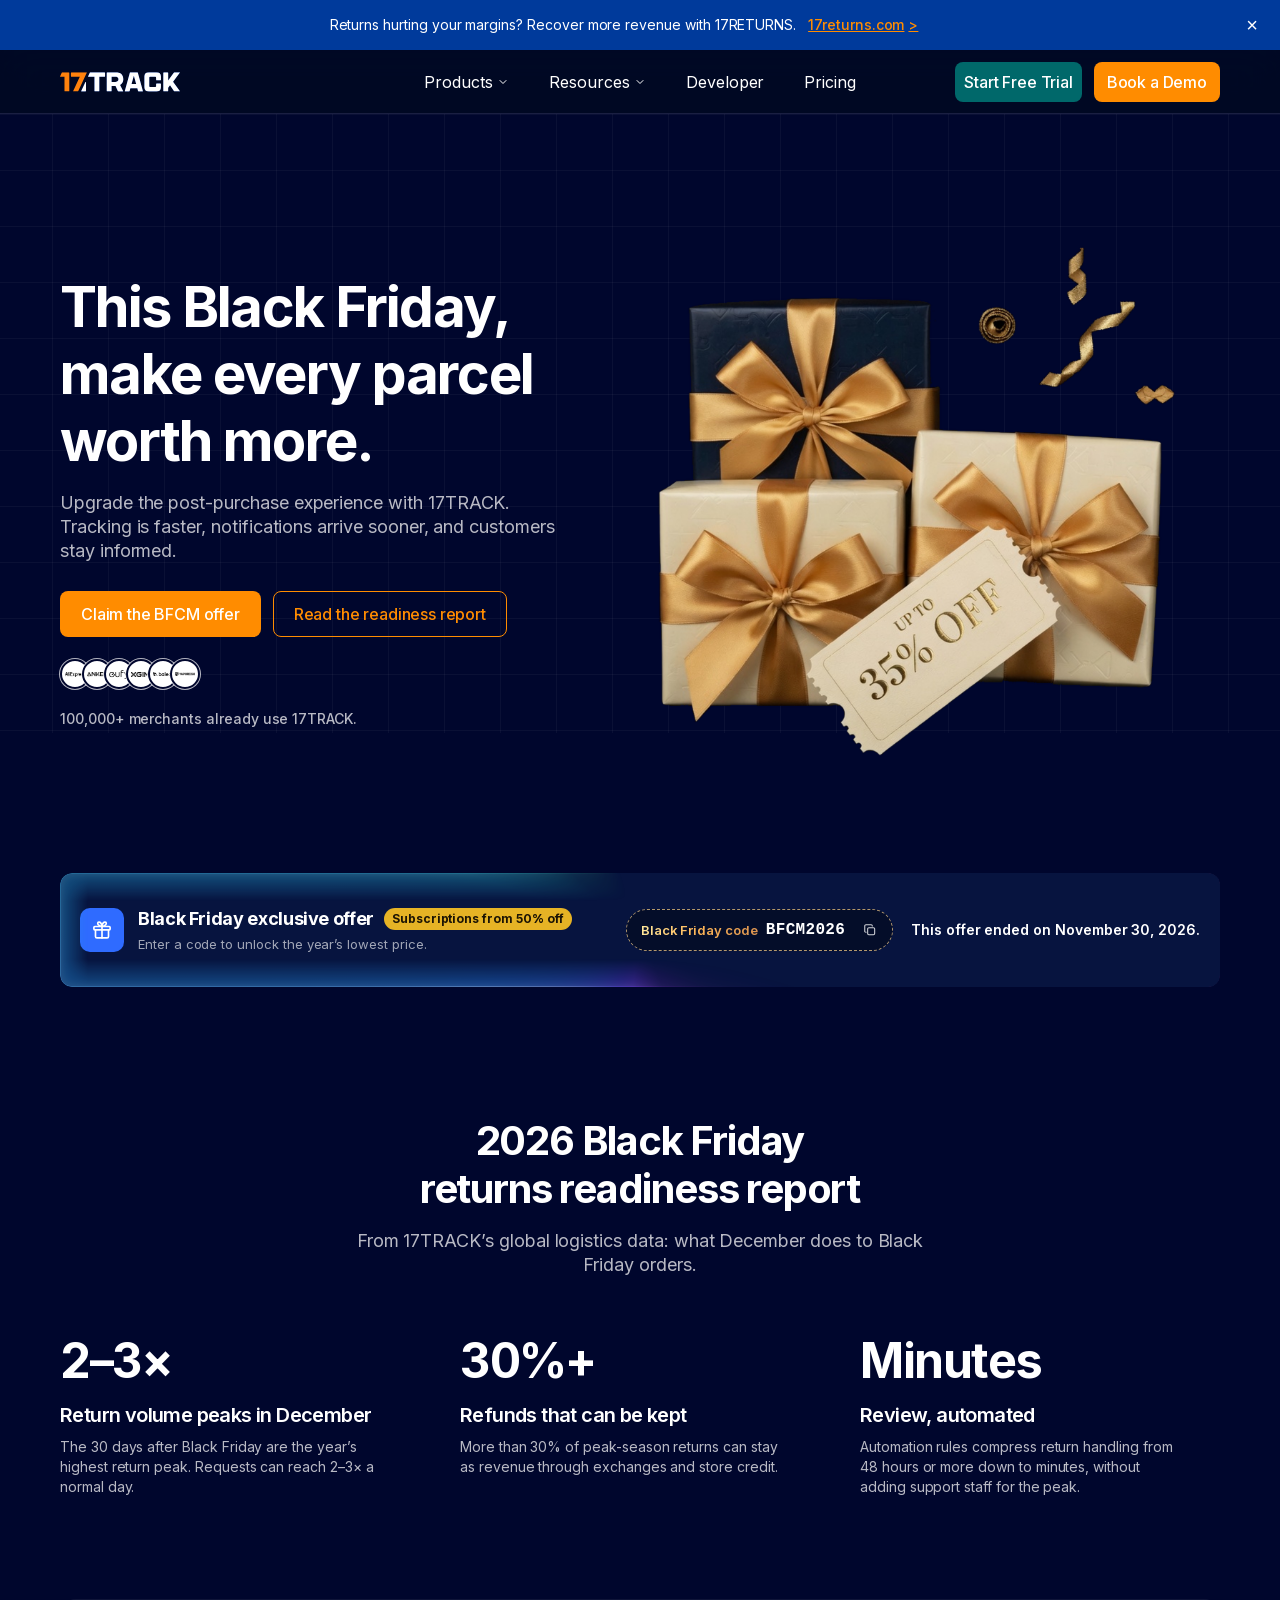
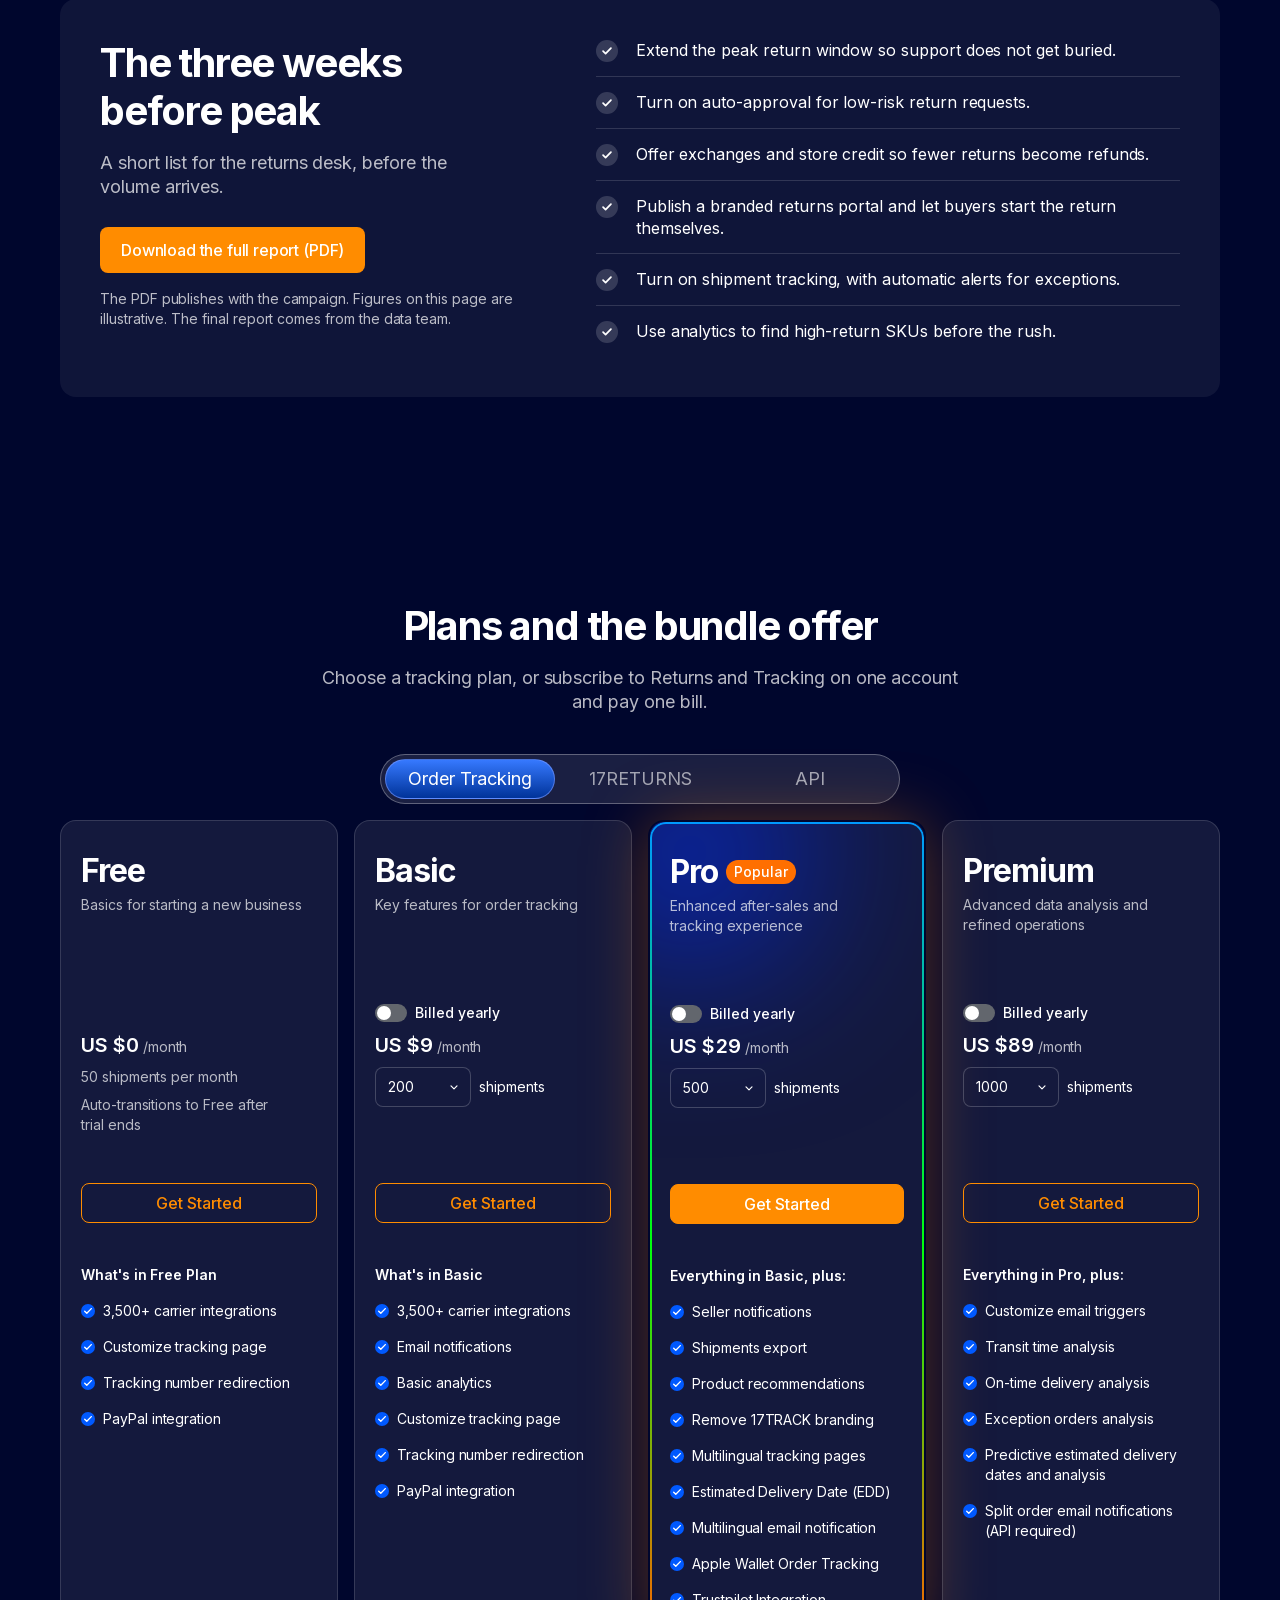
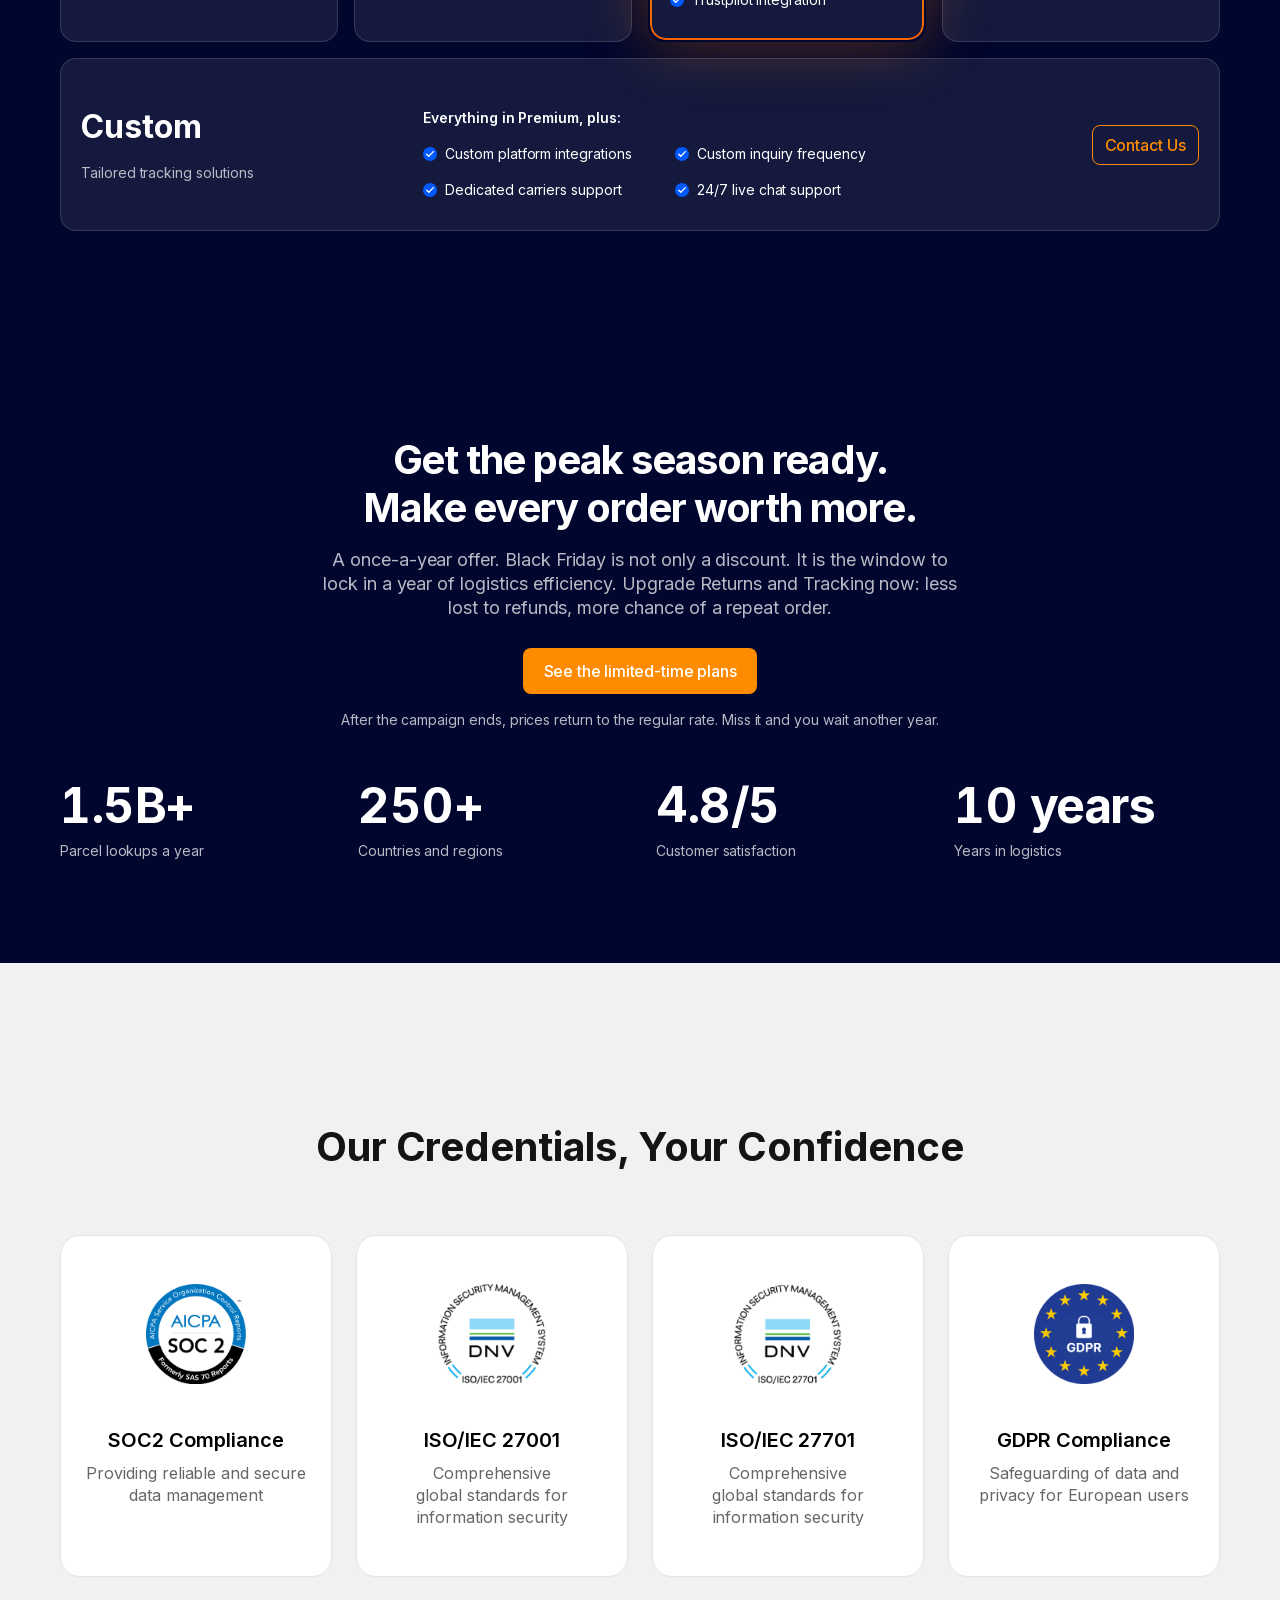
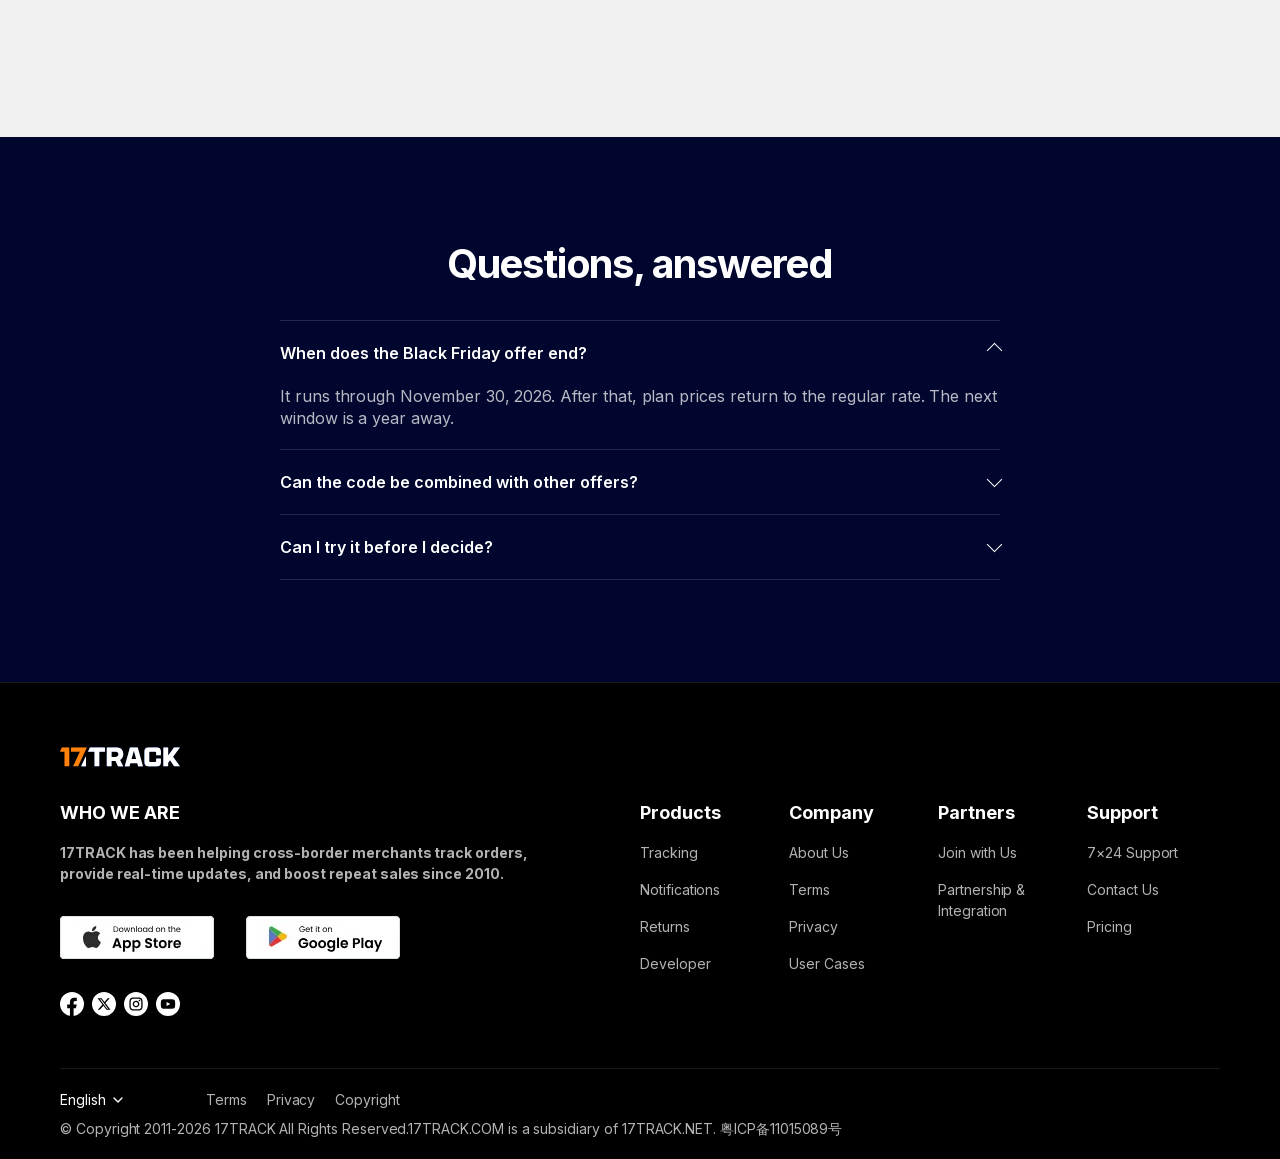
==== commit 1779c546: "Swap the promo bar bolt for a gift box so the offer matches the Black Friday gift hero. Co-authored-" ====
--- a/index.html
+++ b/index.html
@@ -172,8 +172,12 @@
           <span class="close-beam" aria-hidden="true"><span class="close-beam-bloom"></span></span>
           <div class="close-copy">
             <span class="close-mark" aria-hidden="true">
-              <svg viewBox="0 0 24 24" width="22" height="22">
-                <path fill="currentColor" d="M13.1 2.2 3.8 13.4c-.4.5.0 1.2.6 1.2H11l-1.4 7.4c-.1.6.6.9 1 .4l9.4-11.4c.4-.5 0-1.2-.6-1.2H13l1.1-6.9c.1-.6-.6-1-1-.7Z"/>
+              <svg viewBox="0 0 24 24" width="22" height="22" fill="none" stroke="currentColor" stroke-width="1.8" stroke-linecap="round" stroke-linejoin="round">
+                <path d="M12 8.15c-.4 0-2.7-.35-4.05-1.85-1.15-1.25-.7-2.85.85-2.85 1.7 0 2.85 2.15 3.2 4.7z"/>
+                <path d="M12 8.15c.4 0 2.7-.35 4.05-1.85 1.15-1.25.7-2.85-.85-2.85-1.7 0-2.85 2.15-3.2 4.7z"/>
+                <rect x="3.15" y="8.15" width="17.7" height="3.7" rx="1"/>
+                <path d="M4.9 11.85v7.2c0 .9.7 1.6 1.6 1.6h11c.9 0 1.6-.7 1.6-1.6v-7.2"/>
+                <path d="M12 8.15v12.5"/>
               </svg>
             </span>
             <div class="close-copy-text">
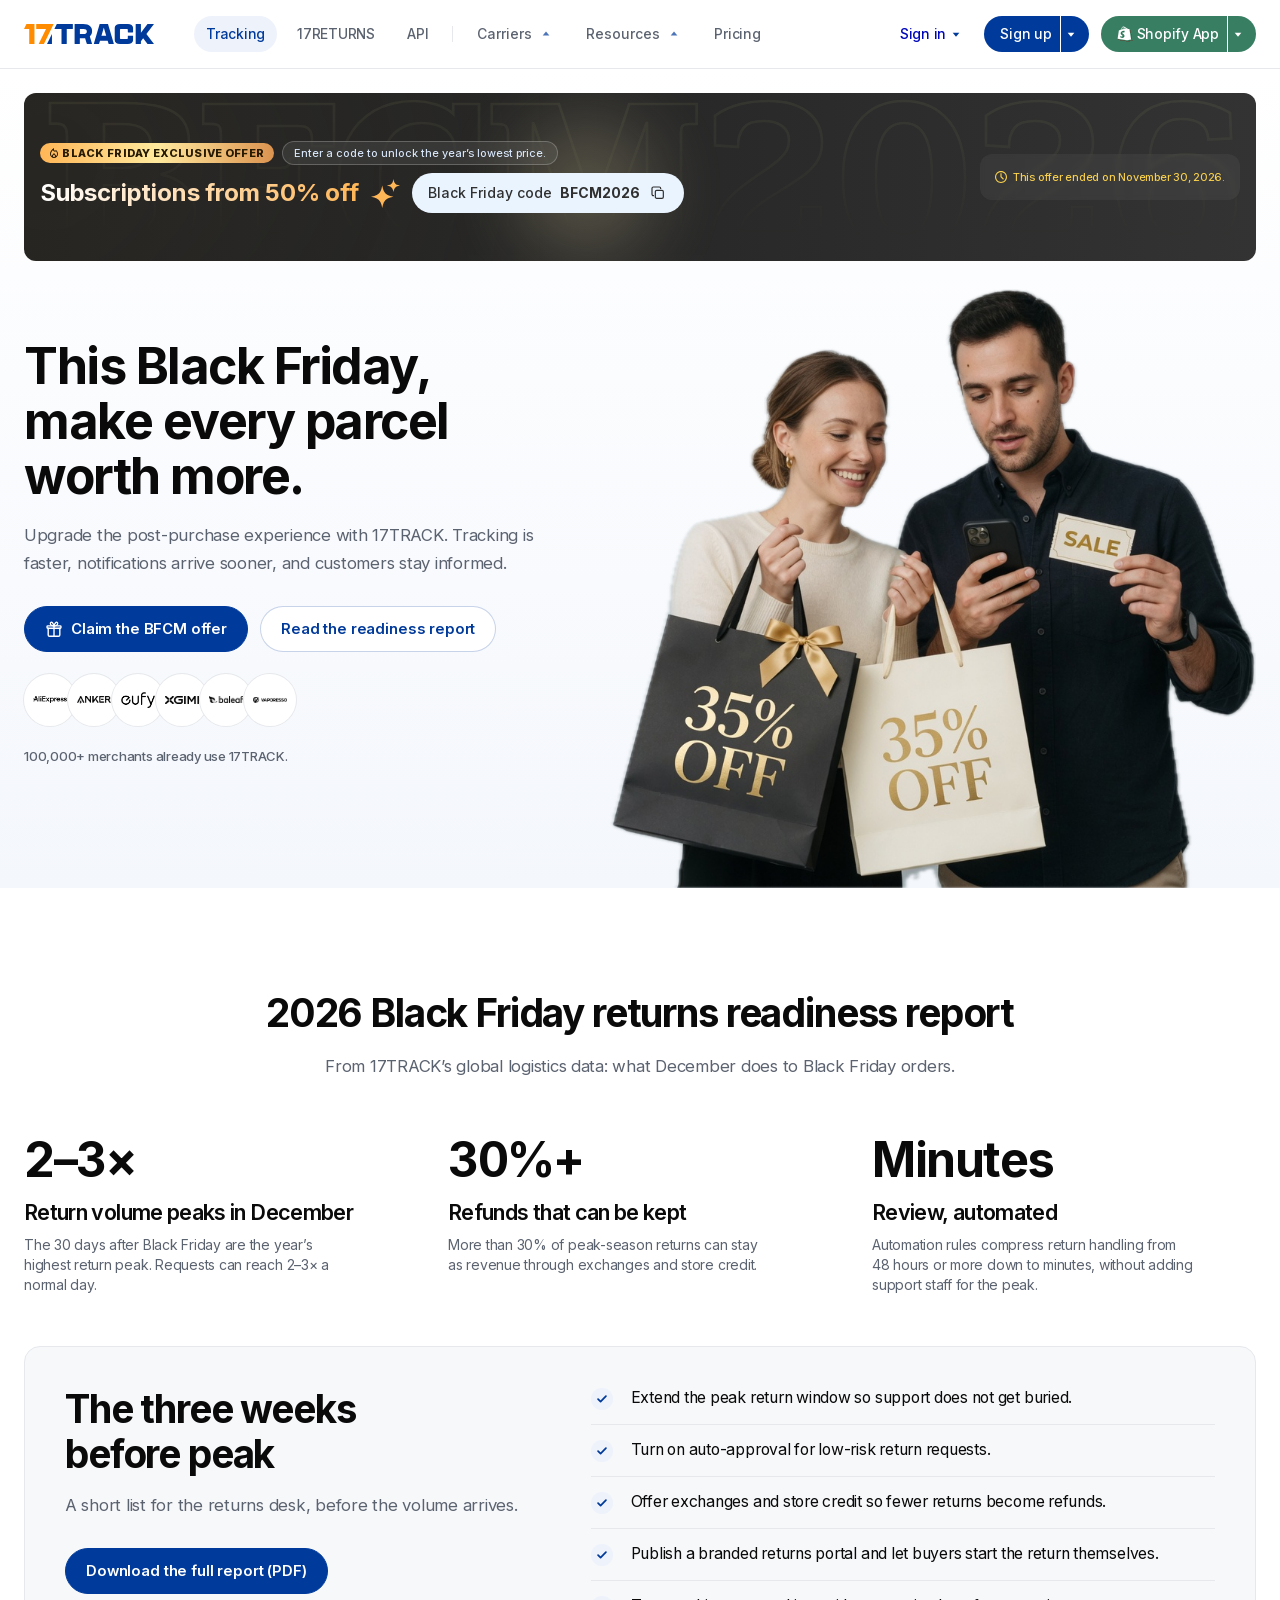
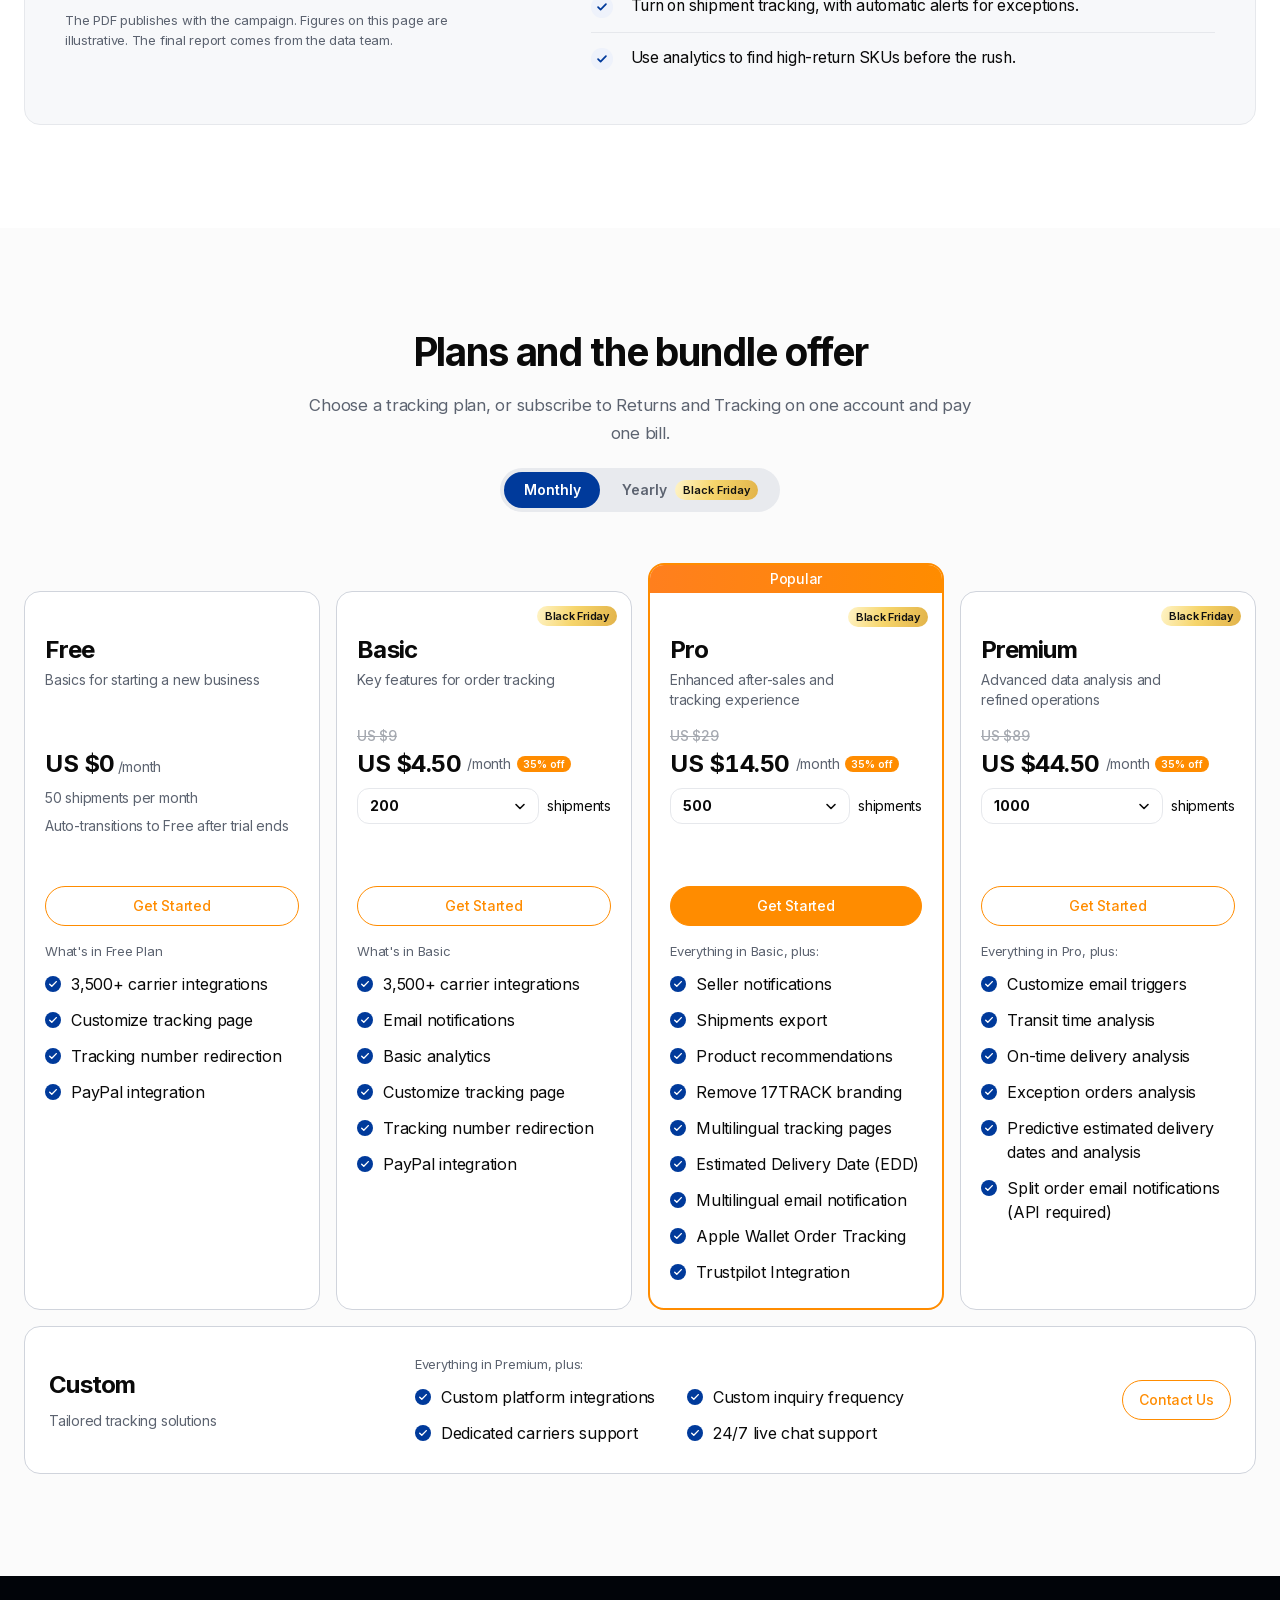
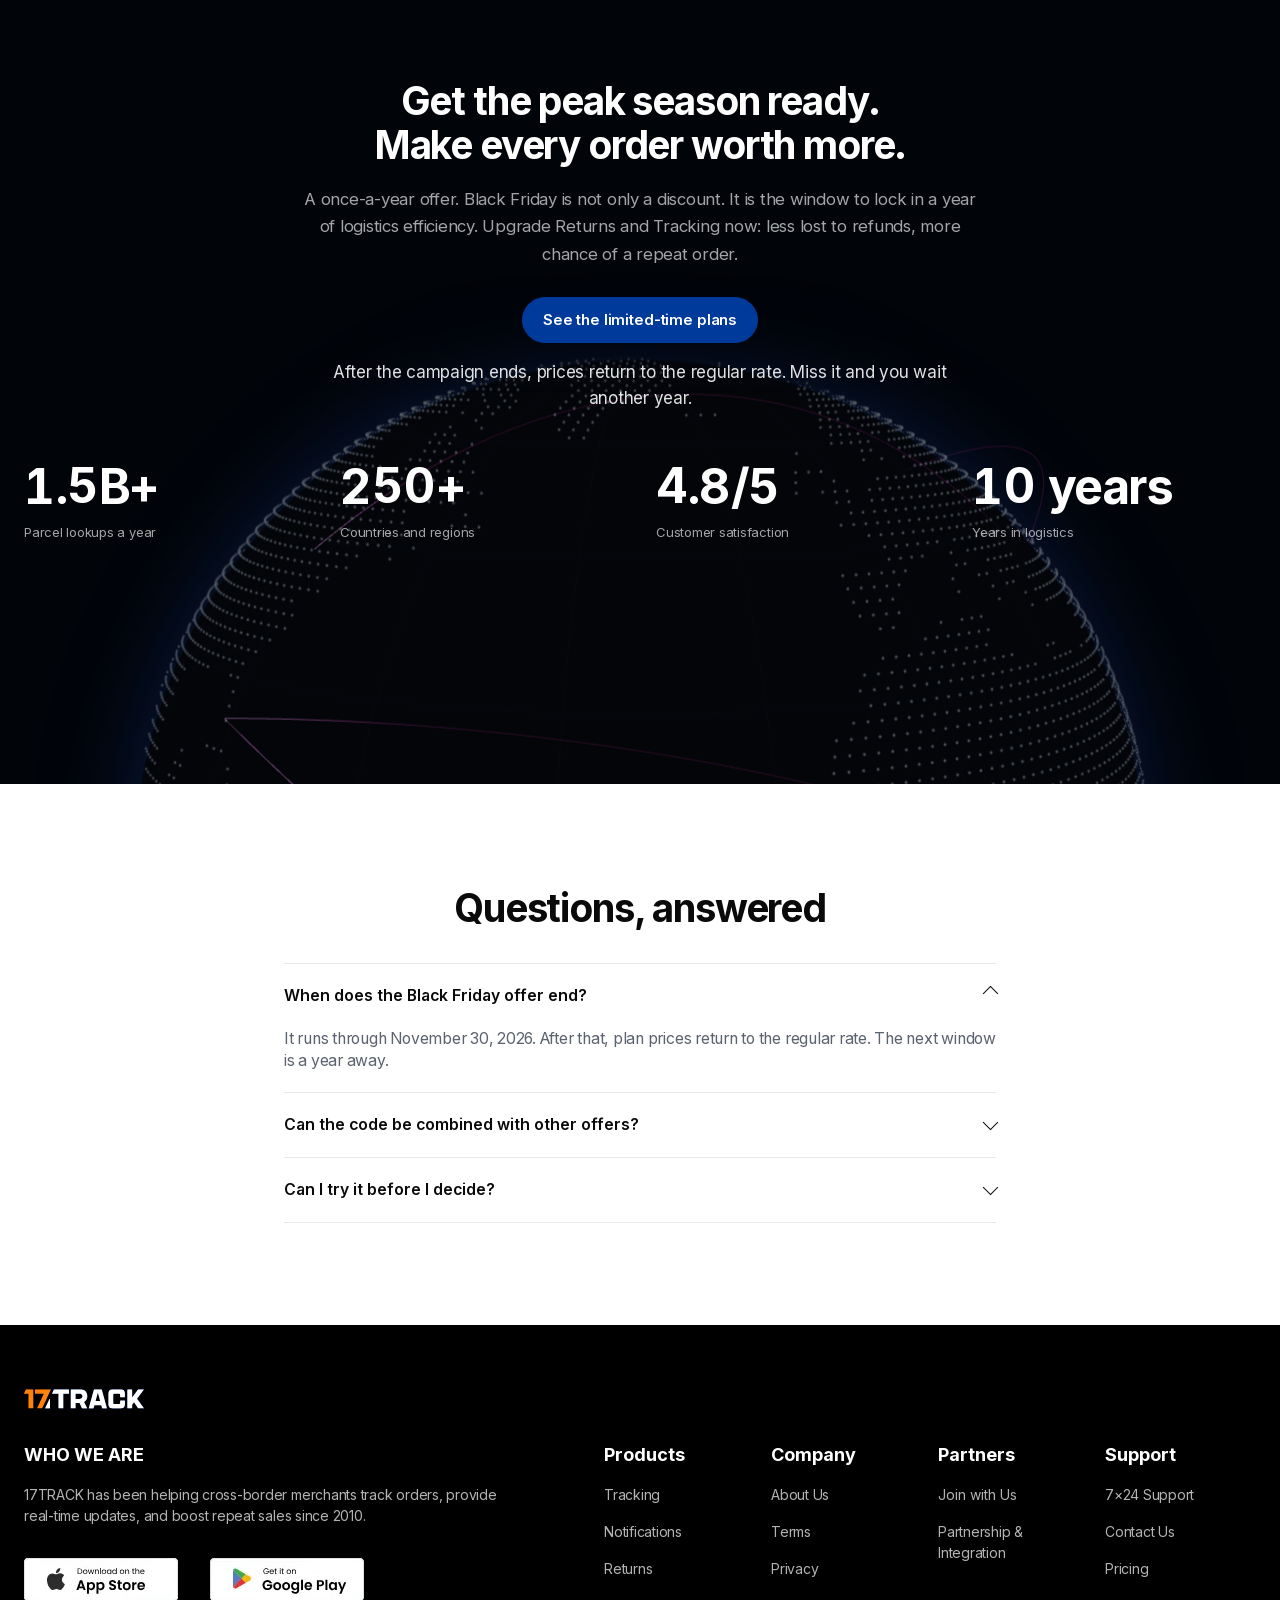
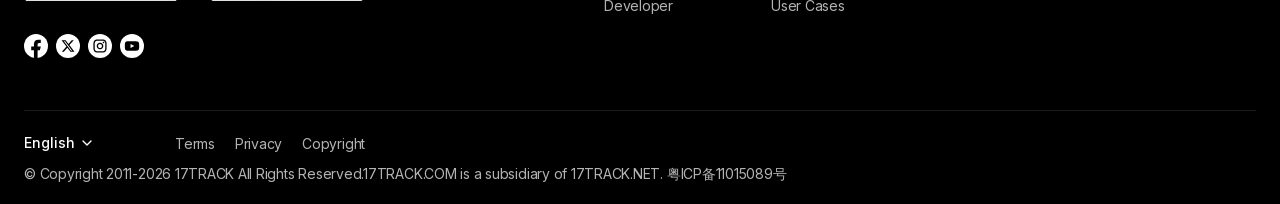
==== commit 188d430f: "Shift the landing page to a light system and add the Black Friday pricing, shopper hero, and dark gl" ====
--- a/index.html
+++ b/index.html
@@ -6,140 +6,183 @@
   <title>Black Friday 2026 — 17TRACK</title>
   <meta name="description" content="17TRACK Black Friday 2026. Official Order Tracking, 17RETURNS, and API pricing, plus the returns readiness report.">
   <link rel="stylesheet" href="assets/fonts/fonts.css">
-  <link rel="stylesheet" href="styles.css?v=9">
+  <link rel="stylesheet" href="styles.css?v=30">
   <link rel="icon" href="data:image/svg+xml,%3Csvg xmlns='http://www.w3.org/2000/svg' viewBox='0 0 32 32'%3E%3Crect width='32' height='32' rx='8' fill='%23003a9b'/%3E%3C/svg%3E">
 </head>
 <body>
   <a class="skip" href="#main">Skip to content</a>
 
   <div class="top" data-top>
-    <div class="promo" id="promo" data-promo>
-      <p class="promo-line">
-        <span class="promo-item" data-promo-item>
-          <span>Returns hurting your margins? Recover more revenue with 17RETURNS.</span>
-          <a href="https://www.17returns.com?utm_source=www.17track.com&amp;utm_medium=banner&amp;utm_campaign=top_banner" target="_blank" rel="nofollow noopener">17returns.com <i aria-hidden="true">&gt;</i></a>
-        </span>
-        <span class="promo-item" data-promo-item hidden>
-          <span>Looking to track a personal package? Visit our free tracking tool</span>
-          <a href="https://www.17track.net/en" target="_blank" rel="nofollow noopener">17track.net <i aria-hidden="true">&gt;</i></a>
-        </span>
-      </p>
-      <button class="promo-close" type="button" data-promo-close aria-label="Close banner">×</button>
-    </div>
-
-    <header class="site-header">
-      <div class="canvas header-bar">
-        <a class="logo" href="https://www.17track.com/en" target="_blank" rel="noopener">
-          <img src="assets/logo.svg" alt="17TRACK" width="120" height="20">
-        </a>
-        <nav id="site-nav" class="site-nav" data-nav aria-label="Main">
-          <ul class="nav-links">
-            <li class="nav-item">
-              <button class="nav-link" type="button" aria-expanded="false" aria-controls="menu-products" data-menu-button>
-                Products
-                <svg class="chevron" viewBox="0 0 24 24" aria-hidden="true"><path d="m6 9 6 6 6-6" fill="none" stroke="currentColor" stroke-width="2" stroke-linecap="round" stroke-linejoin="round"/></svg>
-              </button>
-              <div id="menu-products" class="nav-menu" hidden>
-                <ul>
-                  <li>
-                    <a href="https://www.17track.com/en/products/tracking" target="_blank" rel="noopener">
-                      <span class="nav-menu-title">Tracking</span>
-                      <span class="nav-menu-desc">Precise global tracking to minimize "Where Is My Order?" inquiries</span>
-                    </a>
-                  </li>
-                  <li>
-                    <a href="https://www.17track.com/en/products/notifications" target="_blank" rel="noopener">
-                      <span class="nav-menu-title">Notifications</span>
-                      <span class="nav-menu-desc">Automated updates to keep customers informed</span>
-                    </a>
-                  </li>
-                  <li>
-                    <a href="https://www.17track.com/en/products/returns" target="_blank" rel="noopener">
-                      <span class="nav-menu-title">Returns <span class="nav-badge">New</span></span>
-                      <span class="nav-menu-desc">AI-powered 24/7 automated returns &amp; exchanges — turn every return into a growth opportunity.</span>
-                    </a>
-                  </li>
-                </ul>
-              </div>
-            </li>
-            <li class="nav-item">
-              <button class="nav-link" type="button" aria-expanded="false" aria-controls="menu-resources" data-menu-button>
-                Resources
-                <svg class="chevron" viewBox="0 0 24 24" aria-hidden="true"><path d="m6 9 6 6 6-6" fill="none" stroke="currentColor" stroke-width="2" stroke-linecap="round" stroke-linejoin="round"/></svg>
-              </button>
-              <div id="menu-resources" class="nav-menu" hidden>
-                <ul>
-                  <li>
-                    <a href="https://www.17track.com/en/carriers" target="_blank" rel="noopener">
-                      <span class="nav-menu-title">Carriers</span>
-                      <span class="nav-menu-desc">3,500+ carriers for seamless global shipping</span>
-                    </a>
-                  </li>
-                  <li>
-                    <a href="https://www.17track.com/en/integration" target="_blank" rel="noopener">
-                      <span class="nav-menu-title">Partnership &amp; Integration</span>
-                      <span class="nav-menu-desc">Fast integration with e-commerce tools for efficiency</span>
-                    </a>
-                  </li>
-                  <li>
-                    <a href="https://extcall.17track.net/en?utm_source=www.17track.com&amp;utm_medium=menus&amp;utm_campaign=header" target="_blank" rel="noopener">
-                      <span class="nav-menu-title">Tracking Widget</span>
-                      <span class="nav-menu-desc">One-click embed for real-time store tracking</span>
-                    </a>
-                  </li>
-                  <li>
-                    <a href="https://www.17track.com/en/user-case" target="_blank" rel="noopener">
-                      <span class="nav-menu-title">User Cases</span>
-                      <span class="nav-menu-desc">Case studies reveal how brands achieve success</span>
-                    </a>
-                  </li>
-                  <li>
-                    <a href="https://www.17track.com/en/reports" target="_blank" rel="noopener">
-                      <span class="nav-menu-title">Reports</span>
-                      <span class="nav-menu-desc">Real logistics data and deep analysis to reveal cross-border market changes, risks, and emerging opportunities.</span>
-                    </a>
-                  </li>
-                  <li>
-                    <a href="https://www.17track.com/en/blog" target="_blank" rel="noopener">
-                      <span class="nav-menu-title">Blog &amp; Insights</span>
-                      <span class="nav-menu-desc">Focused on global e-commerce and logistics trends, delivering actionable insights and growth ideas.</span>
-                    </a>
-                  </li>
-                </ul>
-              </div>
-            </li>
-            <li>
-              <a class="nav-link" href="https://www.17track.net/en/api?utm_source=www.17track.com&amp;utm_medium=menus&amp;utm_campaign=header" target="_blank" rel="noopener">Developer</a>
-            </li>
-            <li>
-              <a class="nav-link" href="https://www.17track.com/en/pricing" target="_blank" rel="noopener">Pricing</a>
-            </li>
-          </ul>
-          <div class="nav-actions nav-actions-menu">
-            <a class="btn btn-teal btn-header" href="https://www.17track.com/en/products" target="_blank" rel="noopener">Start Free Trial</a>
-            <a class="btn btn-primary btn-header" href="https://www.17track.com/en/contact-us" target="_blank" rel="noopener">Book a Demo</a>
-          </div>
-        </nav>
-        <div class="nav-actions nav-actions-bar">
-          <a class="btn btn-teal btn-header" href="https://www.17track.com/en/products" target="_blank" rel="noopener">Start Free Trial</a>
-          <a class="btn btn-primary btn-header" href="https://www.17track.com/en/contact-us" target="_blank" rel="noopener">Book a Demo</a>
-        </div>
-        <button class="nav-toggle" type="button" aria-expanded="false" aria-controls="site-nav" data-nav-toggle>
-          <span class="sr-only">Menu</span>
-          <svg viewBox="0 0 24 24" aria-hidden="true"><path d="M4 7h16M4 12h16M4 17h16" fill="none" stroke="currentColor" stroke-width="1.75" stroke-linecap="round"/></svg>
-        </button>
+    <header class="topbar">
+      <div class="topbar-inner">
+        <div class="nav-left">
+          <a class="logo" href="https://www.17track.com/en" target="_blank" rel="noopener" aria-label="17TRACK">
+            <img src="assets/logo-17track.svg" alt="17TRACK" width="130" height="20">
+          </a>
+          <nav id="site-nav" class="nav-links" data-nav aria-label="Primary navigation">
+            <div class="nav-group">
+              <a class="nav-item active" href="https://www.17track.com/en/products/tracking" target="_blank" rel="noopener">Tracking</a>
+              <a class="nav-item" href="https://www.17track.com/en/products/returns" target="_blank" rel="noopener">17RETURNS</a>
+              <a class="nav-item" href="https://www.17track.net/en/api?utm_source=www.17track.com&amp;utm_medium=menus&amp;utm_campaign=header" target="_blank" rel="noopener">API</a>
+            </div>
+            <div class="nav-divider" aria-hidden="true"></div>
+            <div class="nav-group">
+              <div class="nav-item-wrap">
+                <button class="nav-item" type="button" aria-expanded="false" aria-controls="menu-carriers" data-menu-button>
+                  Carriers
+                  <img src="assets/icon-dropdown.svg" alt="">
+                </button>
+                <div id="menu-carriers" class="nav-menu" hidden>
+                  <ul>
+                    <li>
+                      <a href="https://www.17track.com/en/carriers" target="_blank" rel="noopener">
+                        <span class="nav-menu-title">Carriers</span>
+                        <span class="nav-menu-desc">3,500+ carriers for seamless global shipping</span>
+                      </a>
+                    </li>
+                  </ul>
+                </div>
+              </div>
+              <div class="nav-item-wrap">
+                <button class="nav-item" type="button" aria-expanded="false" aria-controls="menu-resources" data-menu-button>
+                  Resources
+                  <img src="assets/icon-dropdown.svg" alt="">
+                </button>
+                <div id="menu-resources" class="nav-menu" hidden>
+                  <ul>
+                    <li>
+                      <a href="https://www.17track.com/en/products/notifications" target="_blank" rel="noopener">
+                        <span class="nav-menu-title">Notifications</span>
+                        <span class="nav-menu-desc">Automated updates to keep customers informed</span>
+                      </a>
+                    </li>
+                    <li>
+                      <a href="https://www.17track.com/en/integration" target="_blank" rel="noopener">
+                        <span class="nav-menu-title">Partnership &amp; Integration</span>
+                        <span class="nav-menu-desc">Fast integration with e-commerce tools for efficiency</span>
+                      </a>
+                    </li>
+                    <li>
+                      <a href="https://extcall.17track.net/en?utm_source=www.17track.com&amp;utm_medium=menus&amp;utm_campaign=header" target="_blank" rel="noopener">
+                        <span class="nav-menu-title">Tracking Widget</span>
+                        <span class="nav-menu-desc">One-click embed for real-time store tracking</span>
+                      </a>
+                    </li>
+                    <li>
+                      <a href="https://www.17track.com/en/user-case" target="_blank" rel="noopener">
+                        <span class="nav-menu-title">User Cases</span>
+                        <span class="nav-menu-desc">Case studies reveal how brands achieve success</span>
+                      </a>
+                    </li>
+                    <li>
+                      <a href="https://www.17track.com/en/reports" target="_blank" rel="noopener">
+                        <span class="nav-menu-title">Reports</span>
+                        <span class="nav-menu-desc">Real logistics data and deep analysis to reveal cross-border market changes, risks, and emerging opportunities.</span>
+                      </a>
+                    </li>
+                    <li>
+                      <a href="https://www.17track.com/en/blog" target="_blank" rel="noopener">
+                        <span class="nav-menu-title">Blog &amp; Insights</span>
+                        <span class="nav-menu-desc">Focused on global e-commerce and logistics trends, delivering actionable insights and growth ideas.</span>
+                      </a>
+                    </li>
+                  </ul>
+                </div>
+              </div>
+              <a class="nav-item" href="https://www.17track.com/en/pricing" target="_blank" rel="noopener">Pricing</a>
+            </div>
+          </nav>
+        </div>
+        <div class="nav-actions">
+          <a class="btn-text" href="https://user.17track.net/login?lang=en" target="_blank" rel="noopener">Sign in <img src="assets/icon-chevron.svg" alt=""></a>
+          <a class="btn-split primary" href="https://user.17track.net/register?lang=en" target="_blank" rel="noopener">
+            <span class="main"><span class="full">Sign up</span><span class="short">Sign up</span></span>
+            <span class="caret"><img src="assets/icon-caret.svg" alt=""></span>
+          </a>
+          <a class="btn-split shopify" href="https://apps.shopify.com/17track?utm_source=www.17track.com&amp;utm_medium=menus&amp;utm_campaign=header" target="_blank" rel="noopener">
+            <span class="main">
+              <img src="assets/icon-bag.svg" alt="">
+              Shopify App
+            </span>
+            <span class="caret"><img src="assets/icon-caret.svg" alt=""></span>
+          </a>
+          <button class="menu-toggle" type="button" aria-label="Open menu" aria-expanded="false" aria-controls="site-nav" data-nav-toggle>
+            <span></span><span></span><span></span>
+          </button>
+        </div>
       </div>
     </header>
   </div>
 
   <main id="main">
     <section class="hero" aria-labelledby="hero-title">
+      <section class="close" id="book" aria-labelledby="close-title">
+        <div class="canvas close-inner">
+          <div class="close-bar">
+            <img class="close-glow close-glow-left" src="assets/glow-left.svg" alt="">
+            <img class="close-glow close-glow-center" src="assets/glow-center.svg" alt="">
+            <p class="close-watermark" aria-hidden="true">BFCM2026</p>
+            <div class="close-body">
+              <div class="close-copy">
+                <div class="close-pills">
+                  <h2 id="close-title" class="close-badge">
+                    <img src="assets/pricing-bolt.svg" alt="" width="8.4" height="10.5">
+                    Black Friday exclusive offer
+                  </h2>
+                  <p class="close-chip">Enter a code to unlock the year’s lowest price.</p>
+                </div>
+                <div class="close-title-line">
+                  <p class="close-display">Subscriptions from 50% off</p>
+                  <img class="close-sparkle" src="assets/sparkle.svg" alt="" width="29" height="29">
+                  <div class="close-code">
+                    <p class="code-line">
+                      <span class="code-label" id="code-label">Black Friday code</span>
+                      <span class="code" id="bfcm-code">BFCM2026</span>
+                      <button class="code-copy" type="button" data-copy data-copy-inline data-copy-code="BFCM2026" data-copy-status="copy-status" aria-label="Copy code">
+                        <svg viewBox="0 0 24 24" width="16" height="16" aria-hidden="true">
+                          <rect x="8" y="8" width="12" height="12" rx="2" fill="none" stroke="currentColor" stroke-width="1.8"/>
+                          <path d="M6 16H5a2 2 0 0 1-2-2V5a2 2 0 0 1 2-2h9a2 2 0 0 1 2 2v1" fill="none" stroke="currentColor" stroke-width="1.8"/>
+                        </svg>
+                      </button>
+                    </p>
+                    <p class="copy-status" id="copy-status" role="status"></p>
+                  </div>
+                </div>
+              </div>
+              <div class="countdown" data-countdown="2026-11-30T23:59:59Z">
+                <p class="countdown-caption">Ends November 30, 2026</p>
+                <div class="countdown-grid" data-countdown-grid hidden>
+                  <p data-unit="Days" aria-label="Days">
+                    <span class="count-chip" data-days>00</span>
+                    <span class="count-unit" aria-hidden="true">Day</span>
+                  </p>
+                  <span class="count-sep" aria-hidden="true">:</span>
+                  <p data-unit="Hours" aria-label="Hours">
+                    <span class="count-chip" data-hours>00</span>
+                    <span class="count-unit" aria-hidden="true">Hr</span>
+                  </p>
+                  <span class="count-sep" aria-hidden="true">:</span>
+                  <p data-unit="Minutes" aria-label="Minutes">
+                    <span class="count-chip" data-minutes>00</span>
+                    <span class="count-unit" aria-hidden="true">Min</span>
+                  </p>
+                  <span class="count-sep" aria-hidden="true">:</span>
+                  <p data-unit="Seconds" aria-label="Seconds">
+                    <span class="count-chip count-chip-sec" data-seconds>00</span>
+                    <span class="count-unit" aria-hidden="true">Sec</span>
+                  </p>
+                </div>
+              </div>
+            </div>
+          </div>
+        </div>
+      </section>
       <div class="canvas hero-grid">
         <div class="hero-copy">
           <h1 id="hero-title">This Black Friday, make every parcel worth more.</h1>
           <p class="lead">Upgrade the post-purchase experience with 17TRACK. Tracking is faster, notifications arrive sooner, and customers stay informed.</p>
           <div class="cta-row">
-            <a class="btn btn-primary" href="#plans">Claim the BFCM offer</a>
+            <a class="btn btn-primary" href="#plans"><svg class="gift-card-icon" xmlns="http://www.w3.org/2000/svg" width="18" height="18" viewBox="0 0 18 18" fill="none" aria-hidden="true"><path d="M3.2 8.25v6.7c0 .75.6 1.35 1.35 1.35h8.9c.75 0 1.35-.6 1.35-1.35v-6.7" stroke="currentColor" stroke-width="1.4" stroke-linecap="round" stroke-linejoin="round"/><rect x="2.05" y="5.9" width="13.9" height="2.35" rx="0.7" stroke="currentColor" stroke-width="1.4"/><path d="M9 5.9v10.4" stroke="currentColor" stroke-width="1.4"/><path d="M9 6C7.65 5.9 5.5 5 5.35 3.7 5.2 2.4 6.5 1.75 7.45 2.7 8.2 3.45 8.7 4.75 9 6Z" stroke="currentColor" stroke-width="1.25" stroke-linejoin="round"/><path d="M9 6C10.35 5.9 12.5 5 12.65 3.7 12.8 2.4 11.5 1.75 10.55 2.7 9.8 3.45 9.3 4.75 9 6Z" stroke="currentColor" stroke-width="1.25" stroke-linejoin="round"/></svg>Claim the BFCM offer</a>
             <a class="btn btn-ghost" href="#report">Read the readiness report</a>
           </div>
           <div class="merchant-proof">
@@ -157,77 +200,12 @@
 
         <figure class="hero-visual">
           <img
-            src="assets/bfcm-hero-gifts-9.png?v=9"
-            width="1698"
-            height="1676"
-            alt="Three luxury gift boxes, one navy and two cream, with gold satin bows, a few short gold ribbons in different shapes, and one cream coupon with gold lettering that reads UP TO 35% OFF."
+            src="assets/bfcm-hero-shoppers-bf.png?v=1"
+            width="857"
+            height="795"
+            alt="Two shoppers holding black and cream bags printed 35% OFF, one looking at a phone and holding a SALE coupon."
           >
         </figure>
-      </div>
-    </section>
-
-    <section class="close" id="book" aria-labelledby="close-title">
-      <div class="canvas close-inner">
-        <div class="close-bar">
-          <span class="close-beam" aria-hidden="true"><span class="close-beam-bloom"></span></span>
-          <div class="close-copy">
-            <span class="close-mark" aria-hidden="true">
-              <svg viewBox="0 0 24 24" width="22" height="22" fill="none" stroke="currentColor" stroke-width="1.8" stroke-linecap="round" stroke-linejoin="round">
-                <path d="M12 8.15c-.4 0-2.7-.35-4.05-1.85-1.15-1.25-.7-2.85.85-2.85 1.7 0 2.85 2.15 3.2 4.7z"/>
-                <path d="M12 8.15c.4 0 2.7-.35 4.05-1.85 1.15-1.25.7-2.85-.85-2.85-1.7 0-2.85 2.15-3.2 4.7z"/>
-                <rect x="3.15" y="8.15" width="17.7" height="3.7" rx="1"/>
-                <path d="M4.9 11.85v7.2c0 .9.7 1.6 1.6 1.6h11c.9 0 1.6-.7 1.6-1.6v-7.2"/>
-                <path d="M12 8.15v12.5"/>
-              </svg>
-            </span>
-            <div class="close-copy-text">
-              <div class="close-title-row">
-                <h2 id="close-title">Black Friday exclusive offer</h2>
-                <p class="close-offer">Subscriptions from 50% off</p>
-              </div>
-              <p class="close-lead">Enter a code to unlock the year’s lowest price.</p>
-            </div>
-          </div>
-          <div class="close-side">
-            <div class="close-code">
-              <p class="code-line">
-                <span class="code-label" id="code-label">Black Friday code</span>
-                <span class="code" id="bfcm-code">BFCM2026</span>
-                <button class="code-copy" type="button" data-copy data-copy-inline data-copy-code="BFCM2026" data-copy-status="copy-status" aria-label="Copy code">
-                  <svg viewBox="0 0 24 24" width="16" height="16" aria-hidden="true">
-                    <rect x="8" y="8" width="12" height="12" rx="2" fill="none" stroke="currentColor" stroke-width="1.8"/>
-                    <path d="M6 16H5a2 2 0 0 1-2-2V5a2 2 0 0 1 2-2h9a2 2 0 0 1 2 2v1" fill="none" stroke="currentColor" stroke-width="1.8"/>
-                  </svg>
-                </button>
-              </p>
-              <p class="copy-status" id="copy-status" role="status"></p>
-            </div>
-            <div class="countdown" data-countdown="2026-11-30T23:59:59Z">
-              <p class="countdown-caption">Ends November 30, 2026</p>
-              <div class="countdown-grid" data-countdown-grid hidden>
-                <p data-unit="Days" aria-label="Days">
-                  <span class="count-chip" data-days>00</span>
-                  <span class="count-unit" aria-hidden="true">Day</span>
-                </p>
-                <span class="count-sep" aria-hidden="true">:</span>
-                <p data-unit="Hours" aria-label="Hours">
-                  <span class="count-chip" data-hours>00</span>
-                  <span class="count-unit" aria-hidden="true">Hr</span>
-                </p>
-                <span class="count-sep" aria-hidden="true">:</span>
-                <p data-unit="Minutes" aria-label="Minutes">
-                  <span class="count-chip" data-minutes>00</span>
-                  <span class="count-unit" aria-hidden="true">Min</span>
-                </p>
-                <span class="count-sep" aria-hidden="true">:</span>
-                <p data-unit="Seconds" aria-label="Seconds">
-                  <span class="count-chip" data-seconds>00</span>
-                  <span class="count-unit" aria-hidden="true">Sec</span>
-                </p>
-              </div>
-            </div>
-          </div>
-        </div>
       </div>
     </section>
 
@@ -284,14 +262,6 @@
           <h2 id="plans-title">Plans and the bundle offer</h2>
           <p class="lead" id="plans-lead">Choose a tracking plan, or subscribe to Returns and Tracking on one account and pay one bill.</p>
         </header>
-        <div class="price-tabs">
-          <div class="price-tabs-track" role="tablist" aria-label="Product">
-            <span class="price-tab-indicator" id="plans-indicator" aria-hidden="true"></span>
-            <button type="button" role="tab" id="plans-tab-tracking" aria-selected="true" aria-controls="plans-panel-tracking" data-plan-tab="tracking">Order Tracking</button>
-            <button type="button" role="tab" id="plans-tab-returns" aria-selected="false" aria-controls="plans-panel-returns" data-plan-tab="returns" tabindex="-1">17RETURNS</button>
-            <button type="button" role="tab" id="plans-tab-api" aria-selected="false" aria-controls="plans-panel-api" data-plan-tab="api" tabindex="-1">API</button>
-          </div>
-        </div>
         <div id="plans-stage">
           <p class="note"><a href="https://www.17track.com/en/pricing" target="_blank" rel="noopener noreferrer">View pricing on 17TRACK</a></p>
         </div>
@@ -376,6 +346,8 @@
     </section>
 
     <section class="section" id="numbers" aria-labelledby="numbers-title">
+      <img class="numbers-globe" id="numbers-globe-still" src="assets/coverage-globe.webp" alt="" width="1600" height="1600" decoding="async" aria-hidden="true">
+      <canvas class="numbers-globe" id="numbers-globe" width="1600" height="1600" aria-hidden="true" hidden></canvas>
       <div class="canvas">
         <header class="section-head">
           <h2 id="numbers-title">Get the peak season ready. Make every order worth more.</h2>
@@ -401,42 +373,6 @@
           <li>
             <p class="stat-value">10 years</p>
             <p class="stat-label">Years in logistics</p>
-          </li>
-        </ul>
-      </div>
-    </section>
-
-    <section class="credentials" aria-labelledby="creds-title">
-      <div class="canvas">
-        <h2 id="creds-title">Our Credentials, Your Confidence</h2>
-        <ul class="creds">
-          <li>
-            <img class="cred-badge" src="assets/badge-soc2.png" alt="" width="510" height="508">
-            <div class="cred-copy">
-              <h3>SOC2 Compliance</h3>
-              <p>Providing reliable and secure data management</p>
-            </div>
-          </li>
-          <li>
-            <img class="cred-badge" src="assets/badge-iso27001.png" alt="" width="560" height="516">
-            <div class="cred-copy">
-              <h3>ISO/IEC 27001</h3>
-              <p>Comprehensive global standards for information security</p>
-            </div>
-          </li>
-          <li>
-            <img class="cred-badge" src="assets/badge-iso27701.png" alt="" width="562" height="520">
-            <div class="cred-copy">
-              <h3>ISO/IEC 27701</h3>
-              <p>Comprehensive global standards for information security</p>
-            </div>
-          </li>
-          <li>
-            <img class="cred-badge" src="assets/badge-gdpr.png" alt="" width="516" height="514">
-            <div class="cred-copy">
-              <h3>GDPR Compliance</h3>
-              <p>Safeguarding of data and privacy for European users</p>
-            </div>
           </li>
         </ul>
       </div>
@@ -587,6 +523,7 @@
     <button class="btn btn-primary" type="button" data-join-close>Close</button>
   </dialog>
 
-  <script src="main.js"></script>
+  <script src="main.js?v=20"></script>
+  <script type="module" src="numbers-globe.js?v=1"></script>
 </body>
 </html>
--- a/styles.css
+++ b/styles.css
@@ -1,63 +1,119 @@
 :root {
-  --brand: #003a9b;
-  --orange: #ff8c00;
-  --teal: #00686a;
-  --green: #00ff5e;
-  --accent: #ff8c00;
-  --accent-text: #ff8c00;
-  --ink: #ffffff;
-  --text: rgba(255, 255, 255, 0.72);
+  --bg-page: #ffffff;
+  --bg-subtle: #f7f8fa;
+  --bg-elevated: #ffffff;
+  --bg-inverse: #0a0a0a;
+
+  --brand-primary: #003a9b;
+  --brand-primary-soft: #eef2fb;
+  --brand-accent: #ff8c00;
+  --brand-accent-soft: #fff4e6;
+  --brand-shopify: #2aae67;
+  --brand-shopify-deep: #377e62;
+  --17blue: #0007b7;
+
+  --text-primary: #0a0a0a;
+  --text-secondary: #5c6370;
+  --text-tertiary: #8a919c;
+  --text-on-brand: #ffffff;
+  --text-link: #003a9b;
+
+  --border-default: #e6e8ec;
+  --border-strong: #d0d4dc;
+  --border-focus: #003a9b;
+
+  --success: #18a058;
+  --success-soft: rgba(42, 174, 103, 0.1);
+
+  --radius-sm: 8px;
+  --radius-md: 12px;
+  --radius-lg: 16px;
+  --radius-xl: 24px;
+  --radius-pill: 999px;
+
+  --space-1: 4px;
+  --space-2: 8px;
+  --space-3: 12px;
+  --space-4: 16px;
+  --space-5: 24px;
+  --space-6: 32px;
+  --space-7: 40px;
+  --space-8: 48px;
+  --space-9: 64px;
+  --space-10: 80px;
+
+  --sec-y: clamp(64px, 8vw, 136px);
+  --sec-y-tight: clamp(48px, 6vw, 96px);
+  --sec-head-gap: clamp(28px, 4vw, 56px);
+  --sec-title-desc: clamp(12px, 1.4vw, 18px);
+  --sec-cta-gap: clamp(20px, 2.5vw, 28px);
+
+  --fs-display: clamp(27px, calc(18px + 2.5vw), 52px);
+  --fs-h2: clamp(24px, calc(18.24px + 1.6vw), 40px);
+  --fs-h3: clamp(16px, calc(13.84px + 0.6vw), 22px);
+  --fs-lead: clamp(14px, calc(12.92px + 0.3vw), 17px);
+  --fs-body: clamp(13px, calc(11.92px + 0.3vw), 16px);
+  --fs-small: clamp(12px, 1.1vw, 13px);
+  --fs-xs: 12px;
+
+  --max: 1440px;
+  --max-wide: 1440px;
+  --page-pad-x: clamp(16px, 3.2vw, 24px);
+  --topbar-h: 64px;
+
+  --shadow-sm: 0 1px 2px rgba(10, 10, 10, 0.04);
+  --shadow-md: 0 8px 24px rgba(10, 10, 10, 0.06);
+  --shadow-lg: 0 20px 50px rgba(10, 10, 10, 0.1);
+  --shadow-xl: 0 28px 70px rgba(10, 10, 10, 0.14);
+  --ease: cubic-bezier(0.22, 1, 0.36, 1);
+  --track-body: -0.015em;
+  --track-title: -0.03em;
+
+  --brand: var(--brand-primary);
+  --orange: var(--brand-accent);
+  --accent: var(--brand-accent);
+  --accent-text: #9a4d00;
+  --ink: var(--text-primary);
+  --text: var(--text-secondary);
   --on-dark: #ffffff;
-  --page: #00062d;
-  --header-bg: rgba(0, 10, 35, 0.85);
-  --subtle: rgba(255, 255, 255, 0.06);
-  --line: rgba(255, 255, 255, 0.14);
-  --shadow: 0 20px 50px rgba(0, 0, 0, 0.35);
-  --shadow-sm: 0 8px 24px rgba(0, 0, 0, 0.28);
-  --max: 1200px;
-  --pad: 20px;
-  --sec: clamp(64px, 8vw, 112px);
-  --sec-tight: clamp(48px, 6vw, 80px);
-  --fs-display: clamp(36px, 4.4vw, 56px);
-  --fs-h2: clamp(28px, 3.2vw, 40px);
-  --fs-h3: 20px;
-  --fs-lead: 18px;
-  --fs-body: 16px;
-  --fs-small: 14px;
-  --fs-xs: 12px;
-  --track: -0.0033em;
-  --ease: cubic-bezier(0.22, 1, 0.36, 1);
+  --page: var(--bg-page);
+  --subtle: var(--bg-subtle);
+  --line: var(--border-default);
+  --shadow: var(--shadow-lg);
+  --pad: var(--page-pad-x);
+  --sec: var(--sec-y);
+  --sec-tight: var(--sec-y-tight);
+  --track: var(--track-body);
   --font: Inter, "PingFang SC", "Microsoft YaHei", system-ui, sans-serif;
-  --header: 64px;
-  --banner: 50px;
-  --chrome: calc(var(--banner) + var(--header));
+  --header: var(--topbar-h);
+  --chrome: var(--header);
 }
 
 * { box-sizing: border-box; }
 
-html { scroll-behavior: smooth; }
+html { scroll-behavior: smooth; color-scheme: light; }
 
 body {
   margin: 0;
-  background: var(--page);
-  color: var(--ink);
+  background: var(--bg-page);
+  color: var(--text-primary);
   font-family: var(--font);
   font-size: var(--fs-body);
   font-weight: 400;
-  line-height: 22px;
-  letter-spacing: var(--track);
+  line-height: 1.5;
+  letter-spacing: var(--track-body);
   text-rendering: optimizeLegibility;
   -webkit-font-smoothing: antialiased;
   overflow-x: clip;
 }
 
 ::selection {
-  background: rgba(255, 140, 0, 0.35);
-  color: #fff;
+  background: var(--brand-primary-soft);
+  color: var(--text-primary);
 }
 
 :focus-visible {
-  outline: 2px solid var(--orange);
+  outline: 2px solid var(--border-focus);
   outline-offset: 3px;
 }
 
@@ -66,7 +122,7 @@
 ::-webkit-scrollbar-thumb { background: #c8c8c8; border-radius: 999px; }
 
 h1, h2, h3, p { margin: 0; text-wrap: pretty; }
-h1, h2 { text-wrap: balance; letter-spacing: -0.03em; }
+h1, h2, h3 { text-wrap: balance; letter-spacing: var(--track-title); }
 
 a { color: inherit; }
 
@@ -109,175 +165,127 @@
   z-index: 20;
 }
 
-.promo[hidden] { display: none; }
-
-.promo {
+.topbar {
   position: relative;
-  z-index: 21;
-  display: flex;
-  align-items: center;
-  justify-content: center;
-  min-height: var(--banner);
-  padding: 0 16px;
-  background: #003a9b;
-  color: #fff;
-  font-size: 14px;
-  font-weight: 400;
-  line-height: 1.4;
-  text-align: center;
-}
-
-.promo-line {
-  flex: 1;
+  background: rgba(255, 255, 255, 0.8);
+  -webkit-backdrop-filter: blur(16px) saturate(1.2);
+  backdrop-filter: blur(16px) saturate(1.2);
+  border-bottom: 1px solid var(--border-default);
+}
+
+.topbar-inner {
+  max-width: var(--max);
+  margin: 0 auto;
+  padding: var(--space-4) var(--page-pad-x);
+  display: flex;
+  align-items: center;
+  justify-content: space-between;
+  gap: var(--space-5);
+  width: 100%;
+  min-height: var(--topbar-h);
+  box-sizing: border-box;
+}
+
+.nav-left {
+  display: flex;
+  align-items: center;
+  gap: 40px;
   min-width: 0;
-  margin: 0;
-}
-
-.promo-item {
+}
+
+.logo {
+  display: inline-flex;
+  align-items: center;
+  flex: 0 0 auto;
+  height: 20px;
+  line-height: 0;
+  text-decoration: none;
+}
+
+.logo img {
+  display: block;
+  height: 20px;
+  width: auto;
+}
+
+.nav-links {
+  display: flex;
+  align-items: center;
+  gap: var(--space-3);
+}
+
+.nav-group {
+  display: flex;
+  align-items: center;
+  gap: 8px;
+}
+
+.nav-item-wrap { position: relative; }
+
+.nav-item {
   display: inline-flex;
   align-items: center;
   justify-content: center;
   gap: 6px;
-  min-width: 0;
-}
-
-.promo-item[hidden] { display: none; }
-
-.promo a {
-  display: inline-flex;
-  align-items: center;
-  gap: 4px;
-  margin-left: 6px;
-  color: #ff8c00;
-  font-size: 14px;
+  padding: var(--space-2) var(--space-3);
+  border: 0;
+  border-radius: var(--radius-sm);
+  background: transparent;
+  color: var(--text-secondary);
+  font-family: inherit;
+  font-size: clamp(12px, calc(11.28px + 0.2vw), 14px);
   font-weight: 500;
-  text-decoration: underline;
-}
-
-.promo a:hover { color: #e67e00; }
-
-.promo a i {
-  display: inline-block;
-  font-style: normal;
-  transition: transform 0.3s ease;
-}
-
-.promo a:hover i { transform: translateX(4px); }
-
-.promo-close {
-  flex: none;
-  width: 24px;
-  height: 24px;
-  margin-left: 8px;
-  padding: 0;
-  border: 0;
-  border-radius: 50%;
-  background: transparent;
-  color: #fff;
-  font-size: 20px;
-  line-height: 1;
+  line-height: 20px;
+  text-decoration: none;
+  white-space: nowrap;
   cursor: pointer;
-}
-
-.promo-close:hover { background: rgba(255, 255, 255, 0.2); }
-
-.site-header {
-  position: relative;
-  height: var(--header);
-  border-bottom: 1px solid rgba(255, 255, 255, 0.1);
-}
-
-.site-header::before {
-  content: "";
-  position: absolute;
-  inset: 0;
-  z-index: 0;
-  background: var(--header-bg);
-  backdrop-filter: blur(20px);
-  -webkit-backdrop-filter: blur(20px);
-  pointer-events: none;
-}
-
-.header-bar { position: relative; z-index: 1; }
-
-.header-bar {
-  display: grid;
-  grid-template-columns: 1fr auto 1fr;
-  align-items: center;
-  height: 64px;
-  gap: 12px;
-}
-
-.logo {
-  justify-self: start;
-  display: flex;
-  align-items: center;
-  width: 120px;
-  height: 20px;
-  text-decoration: none;
-}
-
-.logo img,
-.footer-logo img {
-  display: block;
-  width: 120px;
-  height: 20px;
-}
-
-.site-nav { justify-self: center; }
-
-.nav-links {
-  display: flex;
-  align-items: center;
-  gap: 16px;
-  margin: 0;
-  padding: 0;
-  list-style: none;
-}
-
-.nav-item { position: relative; }
-
-.nav-link {
-  display: inline-flex;
-  align-items: center;
-  gap: 4px;
-  min-height: 40px;
-  padding: 8px 12px;
-  border: 0;
-  border-radius: 8px;
-  background: transparent;
-  color: #fff;
-  font-family: inherit;
-  font-size: 16px;
-  font-weight: 400;
-  line-height: 24px;
-  text-decoration: none;
-  cursor: pointer;
-}
-
-.nav-link:hover,
-.nav-link[aria-expanded="true"] { background: rgba(255, 255, 255, 0.12); }
+  transition: background 0.18s var(--ease), color 0.18s var(--ease);
+}
+
+.nav-item:hover,
+.nav-item.active,
+.nav-item[aria-expanded="true"] {
+  background: var(--brand-primary-soft);
+  color: var(--brand-primary);
+  border-radius: var(--radius-pill);
+}
+
+.nav-item img {
+  width: 16px;
+  height: 16px;
+  opacity: 0.7;
+}
+
+.nav-item:hover img,
+.nav-item.active img,
+.nav-item[aria-expanded="true"] img { opacity: 1; }
+
+.nav-divider {
+  width: 1px;
+  height: 16px;
+  background: var(--border-default);
+  flex: 0 0 auto;
+}
 
 .chevron {
-  width: 12px;
-  height: 12px;
-  transition: transform 0.2s ease;
-}
-
-.nav-link[aria-expanded="true"] .chevron,
+  width: 16px;
+  height: 16px;
+  transition: transform 0.2s var(--ease);
+}
+
 .lang-button[aria-expanded="true"] .chevron { transform: rotate(180deg); }
 
 .nav-menu {
   position: absolute;
-  top: calc(100% + 6px);
+  top: calc(100% + 8px);
   left: 0;
   z-index: 30;
   width: 320px;
-  padding: 16px;
-  border: 1px solid rgba(255, 255, 255, 0.1);
-  border-radius: 14px;
-  background: #223577;
-  box-shadow: 0 24px 64px rgba(0, 0, 0, 0.15);
+  padding: 8px;
+  border: 1px solid var(--border-default);
+  border-radius: var(--radius-md);
+  background: var(--bg-elevated);
+  box-shadow: var(--shadow-lg);
 }
 
 .nav-menu[hidden] { display: none; }
@@ -285,7 +293,7 @@
 .nav-menu ul {
   display: flex;
   flex-direction: column;
-  gap: 8px;
+  gap: 4px;
   margin: 0;
   padding: 0;
   list-style: none;
@@ -297,15 +305,15 @@
   gap: 4px;
   padding: 12px 16px;
   border: 1px solid transparent;
-  border-radius: 8px;
-  color: #fff;
+  border-radius: var(--radius-sm);
+  color: var(--text-primary);
   text-decoration: none;
 }
 
 .nav-menu a:hover,
 .nav-menu a:focus-visible {
-  background: rgba(255, 255, 255, 0.07);
-  border-color: rgba(255, 255, 255, 0.08);
+  background: var(--bg-subtle);
+  border-color: transparent;
 }
 
 .nav-menu-title {
@@ -313,70 +321,110 @@
   align-items: center;
   flex-wrap: wrap;
   gap: 8px;
-  font-size: 16px;
-  font-weight: 500;
-  line-height: 22px;
+  font-size: 14px;
+  font-weight: 600;
+  line-height: 20px;
 }
 
 .nav-menu-desc {
-  color: rgba(255, 255, 255, 0.7);
+  color: var(--text-secondary);
   font-size: 12px;
   font-weight: 400;
-  line-height: 15px;
-}
-
-.nav-badge {
+  line-height: 16px;
+}
+
+.nav-actions {
+  display: flex;
+  align-items: center;
+  gap: var(--space-3);
+  flex: 0 0 auto;
+}
+
+.btn-text {
   display: inline-flex;
   align-items: center;
-  height: 20px;
-  padding: 0 8px;
-  border-radius: 999px;
-  background: #22c55e;
+  gap: 2px;
+  padding: var(--space-2);
+  font-size: clamp(12px, calc(11.28px + 0.2vw), 14px);
+  font-weight: 500;
+  line-height: 20px;
+  color: var(--17blue);
+  text-decoration: none;
+  white-space: nowrap;
+}
+
+.btn-text img { width: 16px; height: 16px; }
+
+.btn-split {
+  display: inline-flex;
+  align-items: stretch;
+  gap: 1px;
+  border-radius: var(--radius-pill);
+  overflow: hidden;
+  text-decoration: none;
+  transition: filter 0.18s var(--ease);
+}
+
+.btn-split:hover { filter: brightness(1.08); }
+
+.btn-split .main {
+  display: inline-flex;
+  align-items: center;
+  gap: 4px;
+  padding: 8px 8px 8px 16px;
+  font-size: clamp(12px, calc(11.28px + 0.2vw), 14px);
+  font-weight: 500;
+  line-height: 20px;
   color: #fff;
-  font-size: 12px;
-  font-weight: 600;
-  line-height: 20px;
-}
-
-.nav-actions { display: flex; align-items: center; gap: 12px; }
-
-.nav-actions-bar { justify-self: end; }
-
-.nav-actions-menu { display: none; }
-
-.btn-header {
+  white-space: nowrap;
+}
+
+.btn-split .caret {
+  display: inline-flex;
+  align-items: center;
+  justify-content: center;
+  width: 28px;
+  min-height: 36px;
+  padding-right: 8px;
+}
+
+.btn-split .short { display: none; }
+
+.btn-split .caret img,
+.btn-split .main img { width: 16px; height: 16px; }
+
+.btn-split.primary .main,
+.btn-split.primary .caret { background: var(--brand-primary); }
+
+.btn-split.shopify .main,
+.btn-split.shopify .caret { background: var(--brand-shopify-deep); }
+
+.menu-toggle {
+  display: none;
+  width: 40px;
   height: 40px;
-  min-height: 40px;
-  padding: 8px 12px;
-  border-radius: 8px;
-  font-size: 16px;
-  font-weight: 500;
-  line-height: 24px;
-  white-space: nowrap;
-}
-
-.btn-header.btn-teal { padding: 8px; }
-
-.btn-header.btn-teal:hover {
-  background: #00888a;
-  filter: none;
-  transform: translateY(-1px);
-  box-shadow: 0 4px 12px rgba(0, 104, 106, 0.5);
-}
-
-.nav-toggle {
-  display: none;
-  justify-self: end;
-  width: 44px;
-  height: 44px;
-  border: 0;
-  border-radius: 8px;
+  border: 1px solid var(--border-default);
+  border-radius: var(--radius-sm);
   background: transparent;
-  color: #fff;
+  align-items: center;
+  justify-content: center;
+  flex-direction: column;
+  gap: 5px;
   cursor: pointer;
 }
 
-.nav-toggle svg { width: 24px; height: 24px; }
+.menu-toggle span {
+  display: block;
+  width: 16px;
+  height: 2px;
+  background: var(--text-primary);
+  border-radius: 99px;
+  transition: transform 0.18s var(--ease), opacity 0.18s var(--ease);
+}
+
+.top.is-open .menu-toggle span:nth-child(1) { transform: translateY(7px) rotate(45deg); }
+.top.is-open .menu-toggle span:nth-child(2) { opacity: 0; }
+.top.is-open .menu-toggle span:nth-child(3) { transform: translateY(-7px) rotate(-45deg); }
 
 .nav-lock { overflow: hidden; }
 
@@ -384,80 +432,58 @@
   display: inline-flex;
   align-items: center;
   justify-content: center;
+  gap: 8px;
   min-height: 44px;
   padding: 11px 20px;
-  border-radius: 8px;
-  border: 1px solid transparent;
+  border-radius: var(--radius-pill);
+  border: 1px solid var(--border-default);
   font-family: inherit;
-  font-size: 16px;
-  font-weight: 500;
+  font-size: clamp(12.5px, calc(11.6px + 0.25vw), 15px);
+  font-weight: 600;
   line-height: 22px;
   letter-spacing: -0.01em;
   text-decoration: none;
   cursor: pointer;
-  background: transparent;
+  background: var(--bg-elevated);
+  color: var(--text-primary);
+  box-shadow: none;
+  transition: filter 0.18s var(--ease), background 0.18s var(--ease), border-color 0.18s var(--ease), color 0.18s var(--ease);
 }
 
 .btn-primary {
-  background: var(--orange);
+  background: var(--brand-primary);
+  border-color: var(--brand-primary);
   color: #fff;
 }
 
-.btn-primary:hover { filter: brightness(1.08); }
+.btn-primary:hover { filter: brightness(1.1); box-shadow: none; }
 .btn-primary:active { filter: brightness(0.96); }
 
-.btn-teal {
-  background: var(--teal);
-  color: #fff;
-}
-
-.btn-teal:hover { filter: brightness(1.12); }
-
-.btn.btn-header {
-  height: 40px;
-  min-height: 40px;
-  padding: 8px 12px;
-  line-height: 24px;
-}
-
-.btn.btn-header.btn-teal { padding: 8px; }
+.hero .cta-row .btn-primary .gift-card-icon {
+  display: block;
+  width: 18px;
+  height: 18px;
+  flex: none;
+}
 
 .btn-ghost {
-  border-color: var(--orange);
-  color: var(--orange);
-  background: transparent;
-}
-
-.btn-ghost:hover { background: rgba(255, 140, 0, 0.12); }
-
-.btn-on-dark {
-  background: var(--orange);
-  color: #fff;
-}
-
-.btn-on-dark:hover { filter: brightness(1.08); }
-
-.btn-on-dark-ghost {
-  border-color: var(--orange);
-  color: var(--orange);
-}
-
-.btn-on-dark-ghost:hover { background: rgba(255, 255, 255, 0.1); }
-
-.close :focus-visible,
-.promo :focus-visible,
-.site-footer :focus-visible { outline-color: #fff; }
+  background: #fff;
+  border: 1.5px solid rgba(0, 58, 155, 0.22);
+  color: var(--brand-primary);
+}
+
+.btn-ghost:hover {
+  background: var(--brand-primary-soft);
+  border-color: var(--brand-primary);
+  filter: none;
+}
+
+.close :focus-visible { outline-color: var(--border-focus); }
 
 .hero {
-  padding: 88px 0 72px;
+  padding: 24px 0 0;
   text-align: left;
-  background-image:
-    linear-gradient(var(--page), var(--page)),
-    linear-gradient(rgba(255, 255, 255, 0.04) 1px, transparent 1px),
-    linear-gradient(90deg, rgba(255, 255, 255, 0.04) 1px, transparent 1px);
-  background-size: 100% 140px, 56px 56px, 56px 56px;
-  background-position: center bottom, center top, center top;
-  background-repeat: no-repeat, repeat, repeat;
+  background: linear-gradient(180deg, #ffffff 0%, #f4f7fc 100%);
 }
 
 .hero-grid {
@@ -469,6 +495,8 @@
 
 .hero-grid > * { min-width: 0; }
 
+.hero-copy { padding-bottom: 72px; }
+
 .hero h1 { max-width: 12em; }
 
 .hero .lead { margin-inline: 0; }
@@ -478,30 +506,38 @@
 .hero-visual {
   margin: 0;
   width: 100%;
+  align-self: end;
 }
 
 .hero-visual img {
   display: block;
   width: 100%;
+  height: auto;
   max-width: none;
-  height: auto;
 }
 
 h1 {
   font-size: var(--fs-display);
   font-weight: 700;
-  line-height: 1.2;
+  line-height: 1.12;
   max-width: 16em;
 }
 
+.hero h1 {
+  font-weight: 700;
+  line-height: 1.1;
+  color: #0a0a0a;
+}
+
 .lead {
-  margin-top: 16px;
+  margin-top: var(--sec-title-desc);
   max-width: 42rem;
   margin-inline: auto;
-  color: var(--text);
+  color: var(--text-secondary);
   font-size: var(--fs-lead);
   font-weight: 400;
-  line-height: 24px;
+  line-height: 1.65;
+  letter-spacing: var(--track-body);
 }
 
 .cta-row {
@@ -509,7 +545,7 @@
   flex-wrap: wrap;
   justify-content: center;
   gap: 12px;
-  margin-top: 28px;
+  margin-top: var(--sec-cta-gap);
 }
 
 .proof {
@@ -543,20 +579,20 @@
   align-items: center;
   justify-content: center;
   position: relative;
-  width: 30px;
-  height: 30px;
-  min-width: 30px;
-  min-height: 30px;
-  max-width: 30px;
-  max-height: 30px;
-  flex: 0 0 30px;
+  width: 52px;
+  height: 52px;
+  min-width: 52px;
+  min-height: 52px;
+  max-width: 52px;
+  max-height: 52px;
+  flex: 0 0 52px;
   margin-left: -8px;
-  padding: 3px;
+  padding: 7px;
   overflow: hidden;
-  border: 2px solid var(--page);
+  border: 2px solid #fff;
   border-radius: 50%;
   background: #fff;
-  box-shadow: 0 0 0 1px rgba(255, 255, 255, 0.7);
+  box-shadow: 0 0 0 1px var(--border-default);
 }
 
 .brand-stack li:first-child { margin-left: 0; }
@@ -580,8 +616,9 @@
 
 .section { padding: var(--sec) 0; }
 .section-tight { padding-top: 0; }
-
-.section-head { max-width: 40rem; margin-inline: auto; text-align: center; }
+#report { padding-bottom: clamp(32px, 4vw, 68px); }
+
+.section-head { max-width: 760px; margin-inline: auto; text-align: center; }
 
 #bundle[hidden] { display: none; }
 #bundle .section-head { max-width: none; }
@@ -604,28 +641,82 @@
 }
 
 h2 {
-  font-size: var(--fs-h2);
+  font-size: clamp(24px, calc(18.24px + 1.6vw), 40px);
   font-weight: 700;
-  line-height: 1.2;
-}
-
-.section-head .lead { margin-top: 16px; }
+  line-height: 1.15;
+}
+
+.section-head .lead { margin-top: var(--sec-title-desc); }
+
+.bill-tabs {
+  display: inline-flex;
+  align-items: center;
+  gap: 4px;
+  margin-top: 20px;
+  padding: 4px;
+  border-radius: var(--radius-pill);
+  background: #e8eaee;
+}
+
+.bill-tab {
+  min-width: 96px;
+  padding: 8px 18px;
+  border: 0;
+  border-radius: var(--radius-pill);
+  background: transparent;
+  color: var(--text-secondary);
+  font: inherit;
+  font-size: 14px;
+  font-weight: 600;
+  line-height: 20px;
+  cursor: pointer;
+}
+
+.bill-tab[aria-selected="true"] {
+  background: var(--brand-primary);
+  color: #fff;
+}
+
+.bill-tab:focus-visible {
+  outline: 2px solid var(--border-focus);
+  outline-offset: 2px;
+}
+
+.bill-tab[data-bill="year"] {
+  display: inline-flex;
+  align-items: center;
+  gap: 8px;
+  width: auto;
+  min-width: 0;
+}
+
+.bill-bf {
+  padding: 2px 8px;
+  border-radius: var(--radius-pill);
+  background: linear-gradient(105deg, #fff4c8 0%, #f6d56b 46%, #e2b34a 100%);
+  color: #111;
+  font-size: 11px;
+  font-weight: 600;
+  line-height: 16px;
+  white-space: nowrap;
+  pointer-events: none;
+}
 
 .figures {
   list-style: none;
   display: grid;
   grid-template-columns: repeat(3, minmax(0, 1fr));
   gap: 32px 40px;
-  margin: 56px 0 0;
+  margin: var(--sec-head-gap) 0 0;
   padding: 0;
 }
 
 .figure {
-  color: #fff;
+  color: var(--text-primary);
   font-size: clamp(40px, 4vw, 48px);
   font-weight: 700;
   line-height: 1.15;
-  letter-spacing: -0.03em;
+  letter-spacing: var(--track-title);
   font-variant-numeric: tabular-nums;
 }
 
@@ -633,14 +724,14 @@
   margin-top: 12px;
   font-size: var(--fs-h3);
   font-weight: 600;
-  line-height: 28px;
-  letter-spacing: -0.03em;
+  line-height: 1.3;
+  letter-spacing: var(--track-title);
 }
 
 .figures p:last-child {
   margin-top: 8px;
   color: var(--text);
-  font-size: var(--fs-small);
+  font-size: 14px;
   line-height: 20px;
   max-width: 36ch;
 }
@@ -651,8 +742,9 @@
   gap: 40px 64px;
   align-items: start;
   padding: 40px;
-  background: var(--subtle);
-  border-radius: 16px;
+  border: 1px solid var(--border-default);
+  border-radius: var(--radius-lg);
+  background: var(--bg-subtle);
 }
 
 /* Same element as .canvas; keep the card in the padded column so its
@@ -727,8 +819,8 @@
 }
 
 #bundle .note .code-copy:hover {
-  background: rgba(255, 255, 255, 0.08);
-  color: #fff;
+  background: var(--bg-subtle);
+  color: var(--text-primary);
 }
 
 @media (min-width: 900px) {
@@ -764,14 +856,14 @@
   height: 22px;
   margin-top: 1px;
   border-radius: 50%;
-  background-color: rgba(255, 255, 255, 0.16);
-  background-image: url("data:image/svg+xml,%3Csvg xmlns='http://www.w3.org/2000/svg' viewBox='0 0 16 16'%3E%3Cpath d='M3.5 8.2 6.4 11l6.1-6.2' fill='none' stroke='%23ffffff' stroke-width='2' stroke-linecap='round' stroke-linejoin='round'/%3E%3C/svg%3E");
+  background-color: var(--brand-primary-soft);
+  background-image: url("data:image/svg+xml,%3Csvg xmlns='http://www.w3.org/2000/svg' viewBox='0 0 16 16'%3E%3Cpath d='M3.5 8.2 6.4 11l6.1-6.2' fill='none' stroke='%23003a9b' stroke-width='2' stroke-linecap='round' stroke-linejoin='round'/%3E%3C/svg%3E");
   background-repeat: no-repeat;
   background-position: center;
   background-size: 14px 14px;
 }
 
-#plans { scroll-margin-top: var(--chrome); }
+/* plans canvas is styled with the pricing block */
 
 .bundle {
   display: grid;
@@ -807,8 +899,8 @@
 }
 
 .tier:has(input:checked) {
-  border-color: var(--orange);
-  background: rgba(255, 140, 0, 0.08);
+  border-color: var(--brand-accent);
+  background: var(--brand-accent-soft);
 }
 
 .tier input { accent-color: var(--brand); width: 16px; height: 16px; }
@@ -830,8 +922,9 @@
   gap: 16px;
   margin-top: 24px;
   padding: 20px 24px;
-  border-radius: 16px;
-  background: var(--subtle);
+  border: 1px solid var(--border-default);
+  border-radius: var(--radius-lg);
+  background: var(--bg-subtle);
 }
 
 .summary p { display: grid; gap: 4px; }
@@ -846,62 +939,12 @@
 
 .summary p:nth-child(2) strong { color: var(--accent-text); }
 
-.price-tabs {
-  display: flex;
-  justify-content: center;
-  margin-top: 40px;
-}
-
-.price-tabs-track {
-  position: relative;
-  display: grid;
-  grid-template-columns: repeat(3, minmax(0, 1fr));
-  width: min(100%, 520px);
-  padding: 4px;
-  border: 1px solid rgba(255, 255, 255, 0.3);
-  border-radius: 40px;
-  background: rgba(255, 255, 255, 0.1);
-}
-
-.price-tab-indicator {
-  position: absolute;
-  left: 4px;
-  top: 4px;
-  width: calc((100% - 8px) / 3);
-  height: calc(100% - 8px);
-  border: 1px solid rgba(123, 154, 255, 0.6);
-  border-radius: 20px;
-  background: linear-gradient(180deg, #3679ff, #003399);
-  transform: translateX(calc(var(--i, 0) * 100%));
-  transition: transform 0.45s var(--ease);
-  pointer-events: none;
-}
-
-.price-tabs-track button {
-  position: relative;
-  z-index: 1;
-  margin: 0;
-  padding: 8px 16px;
-  border: 0;
-  border-radius: 20px;
-  background: transparent;
-  color: rgba(255, 255, 255, 0.6);
-  font: inherit;
-  font-size: 18px;
-  line-height: 24px;
-  cursor: pointer;
-}
-
-.price-tabs-track button[aria-selected="true"] { color: #fff; }
-
-.price-tabs-track button:focus-visible {
-  outline: 2px solid var(--orange);
-  outline-offset: 2px;
-}
-
-#plans-stage { margin-top: 16px; }
-
-.price-panel[hidden] { display: none; }
+#plans {
+  scroll-margin-top: var(--chrome);
+  background: #fbfbfb;
+}
+
+#plans-stage { margin-top: var(--sec-head-gap); }
 
 .price-cards {
   display: grid;
@@ -914,85 +957,83 @@
   position: relative;
   display: flex;
   flex-direction: column;
-  gap: 24px;
+  gap: 16px;
   min-width: 0;
-  padding: 30px 20px;
-  border: 1px solid rgba(255, 255, 255, 0.14);
-  border-radius: 16px;
-  background: rgba(255, 255, 255, 0.08);
+  margin-top: 28px;
+  padding: 28px 20px 24px;
+  border: 1px solid var(--border-strong);
+  border-radius: var(--radius-lg);
+  background: #fff;
   text-align: left;
+  overflow: hidden;
 }
 
 .price-card.is-popular {
-  border: 2px solid transparent;
-  background-clip: padding-box;
-  box-shadow: 0 0 64px rgba(255, 132, 0, 0.35);
-  overflow: hidden;
-}
-
-.price-card.is-popular::before {
-  content: "";
+  margin-top: 0;
+  /* Ribbon is 28px and out of flow. 55px lines the title up with the other
+     cards, which sit 28px lower and use a 1px border instead of 2px. */
+  padding-top: 55px;
+  border: 2px solid #ff8c00;
+  background: #fff;
+  box-shadow: none;
+}
+
+.price-ribbon {
   position: absolute;
-  top: -65px;
-  left: -55px;
-  width: 190px;
-  height: 190px;
-  border-radius: 50%;
-  background: #002fff;
-  filter: blur(95px);
-  pointer-events: none;
-}
-
-.price-card.is-popular::after {
-  content: "";
-  position: absolute;
-  inset: 0;
-  z-index: 2;
-  border-radius: inherit;
-  padding: 2px;
-  background: linear-gradient(180deg, #0099ff, #00ff0d 51.5%, #ff6200);
-  pointer-events: none;
-  -webkit-mask: linear-gradient(#fff 0 0) content-box, linear-gradient(#fff 0 0);
-  -webkit-mask-composite: xor;
-  mask: linear-gradient(#fff 0 0) content-box, linear-gradient(#fff 0 0);
-  mask-composite: exclude;
-}
-
-.price-card.is-popular > * { position: relative; z-index: 1; }
-
-.price-card-head {
-  display: flex;
-  flex-direction: column;
-  gap: 4px;
-  min-height: 128px;
-}
-
-.price-card-head.is-plain { min-height: 40px; }
-
-.price-card h3 {
-  display: flex;
-  flex-wrap: wrap;
-  align-items: center;
-  gap: 8px;
-  font-size: 32px;
-  font-weight: 700;
-  line-height: 40px;
-  letter-spacing: -0.03em;
-}
-
-.price-pop {
-  padding: 2px 8px;
-  border-radius: 20px;
-  background: #ff6f00;
+  top: 0;
+  right: 0;
+  left: 0;
+  display: flex;
+  align-items: center;
+  justify-content: center;
+  height: 28px;
+  margin: 0;
+  background: linear-gradient(270deg, #ff8c00, #ff7f1e);
   color: #fff;
   font-size: 14px;
   font-weight: 500;
   line-height: 20px;
-  letter-spacing: 0;
+}
+
+.price-card-head {
+  display: flex;
+  flex-direction: column;
+  gap: 4px;
+  align-items: flex-start;
+  padding-top: 14px;
+}
+
+.price-bf {
+  position: absolute;
+  top: 14px;
+  right: 14px;
+  z-index: 1;
+  padding: 2px 8px;
+  border-radius: var(--radius-pill);
+  background: linear-gradient(105deg, #fff4c8 0%, #f6d56b 46%, #e2b34a 100%);
+  color: #111;
+  font-size: 11px;
+  font-weight: 600;
+  line-height: 16px;
+  white-space: nowrap;
+}
+
+.price-card.is-popular .price-bf {
+  top: calc(28px + 14px);
+}
+
+.price-card h3 {
+  margin: 0;
+  color: var(--text-primary);
+  font-size: 24px;
+  font-weight: 700;
+  line-height: 32px;
+  letter-spacing: var(--track-title);
 }
 
 .price-card-head p {
-  color: rgba(255, 255, 255, 0.7);
+  min-height: 40px;
+  color: var(--text-secondary);
   font-size: 14px;
   line-height: 20px;
 }
@@ -1001,95 +1042,103 @@
   display: flex;
   flex-direction: column;
   gap: 8px;
-  min-height: 156px;
-}
-
-.price-offer.is-api {
-  gap: 24px;
-  min-height: 0;
-}
-
-.price-bill {
-  display: flex;
-  align-items: center;
-  gap: 8px;
-  min-height: 20px;
-}
-
-.price-bill label {
-  position: relative;
+  min-height: 144px;
+}
+
+.price-save {
+  padding: 2px 8px;
+  border-radius: 999px;
+  background: var(--brand-accent-soft);
+  color: #9a4d00;
+  font-size: 12px;
+  font-weight: 700;
+  line-height: 18px;
+  white-space: nowrap;
+}
+
+.price-save[hidden],
+.price-over[hidden] { display: none; }
+
+.price-amount {
+  display: flex;
+  align-items: baseline;
+  box-sizing: border-box;
+  min-height: 54px;
+  padding-top: 22px;
+  gap: 3px;
+}
+
+.price-amount.is-offer {
+  flex-direction: column;
+  align-items: flex-start;
+  justify-content: flex-start;
+  padding-top: 0;
+  gap: 2px;
+}
+
+.price-sale {
   display: inline-flex;
   align-items: center;
-  gap: 8px;
+  flex-wrap: nowrap;
+  gap: 6px;
+  max-width: 100%;
+}
+
+.price-off {
+  flex: none;
+  padding: 1px 6px;
+  border-radius: var(--radius-pill);
+  background: #ff8c00;
   color: #fff;
+  font-size: 10px;
+  font-weight: 600;
+  line-height: 14px;
+  letter-spacing: 0;
+  white-space: nowrap;
+}
+
+.price-figure {
+  color: var(--text-primary);
+  font-size: 24px;
+  font-weight: 700;
+  line-height: 32px;
+  letter-spacing: -0.02em;
+  font-variant-numeric: tabular-nums;
+  white-space: nowrap;
+  flex: none;
+}
+
+.price-amount.is-offer .price-figure {
+  font-size: 24px;
+  font-weight: 700;
+  line-height: 32px;
+  letter-spacing: -0.02em;
+}
+
+.price-was {
+  color: var(--text-secondary);
+  opacity: 0.55;
   font-size: 14px;
   font-weight: 500;
   line-height: 20px;
-  cursor: pointer;
-}
-
-.price-bill input {
+  text-decoration: line-through;
+  text-decoration-thickness: 1px;
+  font-variant-numeric: tabular-nums;
+}
+
+.price-period {
   flex: none;
-  width: 32px;
-  height: 18px;
-  margin: 0;
-  border: 0;
-  border-radius: 999px;
-  background: #62666d url("data:image/svg+xml,%3Csvg xmlns='http://www.w3.org/2000/svg' viewBox='0 0 14 14'%3E%3Ccircle cx='7' cy='7' r='7' fill='%23fff'/%3E%3C/svg%3E") 2px center / 14px 14px no-repeat;
-  cursor: pointer;
-  appearance: none;
-}
-
-.price-switch { display: none; }
-
-.price-bill input:checked {
-  background-color: #6f4fff;
-  background-position: 16px center;
-}
-
-.price-bill input:focus-visible {
-  outline: 2px solid var(--orange);
-  outline-offset: 2px;
-}
-
-.price-save {
-  padding: 2px 8px;
-  border-radius: 999px;
-  background: rgba(47, 107, 255, 0.14);
-  color: #7ab0ff;
+  color: var(--text-secondary);
   font-size: 14px;
-  font-weight: 800;
+  font-weight: 400;
   line-height: 20px;
   white-space: nowrap;
-}
-
-.price-save[hidden],
-.price-over[hidden] { display: none; }
-
-.price-amount {
-  display: flex;
-  align-items: baseline;
-  gap: 4px;
-}
-
-.price-figure {
-  color: #fff;
-  font-size: 20px;
-  font-weight: 600;
-  line-height: 28px;
-  font-variant-numeric: tabular-nums;
-}
-
-.price-period {
-  color: rgba(255, 255, 255, 0.7);
-  font-size: 14px;
-  line-height: 20px;
 }
 
 .price-quota-line,
 .price-over,
 .price-unit-label {
-  color: rgba(255, 255, 255, 0.7);
+  color: var(--text-secondary);
   font-size: 14px;
   line-height: 20px;
 }
@@ -1098,43 +1147,45 @@
   display: flex;
   align-items: center;
   gap: 8px;
-  color: #fff;
+  color: var(--text-primary);
   font-size: 14px;
   line-height: 20px;
 }
 
 .price-quota select {
-  height: 40px;
-  min-width: 96px;
-  padding: 0 32px 0 12px;
-  border: 1px solid rgba(255, 255, 255, 0.2);
-  border-radius: 8px;
-  background-color: transparent;
-  background-image: url("data:image/svg+xml,%3Csvg xmlns='http://www.w3.org/2000/svg' viewBox='0 0 16 16'%3E%3Cpath d='M4 6.5 8 10.5 12 6.5' fill='none' stroke='%23ffffff' stroke-width='1.6' stroke-linecap='round' stroke-linejoin='round'/%3E%3C/svg%3E");
+  height: 36px;
+  min-width: 0;
+  flex: 1;
+  padding: 0 36px 0 12px;
+  border: 1px solid var(--border-default);
+  border-radius: 12px;
+  background-color: #fff;
+  background-image: url("data:image/svg+xml,%3Csvg xmlns='http://www.w3.org/2000/svg' viewBox='0 0 16 16'%3E%3Cpath d='M4 6.5 8 10.5 12 6.5' fill='none' stroke='%230a0a0a' stroke-width='1.6' stroke-linecap='round' stroke-linejoin='round'/%3E%3C/svg%3E");
   background-repeat: no-repeat;
   background-position: right 10px center;
-  background-size: 12px;
-  color: #fff;
-  color-scheme: dark;
+  background-size: 16px;
+  color: var(--text-primary);
+  color-scheme: light;
   font: inherit;
   font-size: 14px;
+  font-weight: 700;
   appearance: none;
 }
 
 .price-unit-label { margin-bottom: 4px; }
 
 .price-unit-figure {
-  color: #fff;
-  font-size: 32px;
-  font-weight: 600;
-  line-height: 40px;
+  color: var(--text-primary);
+  font-size: 24px;
+  font-weight: 700;
+  line-height: 32px;
   font-variant-numeric: tabular-nums;
 }
 
 .price-unit-line {
-  color: #fff;
+  color: var(--text-primary);
   font-size: 16px;
-  line-height: 22px;
+  line-height: 24px;
 }
 
 .price-cta,
@@ -1143,51 +1194,55 @@
   align-items: center;
   justify-content: center;
   width: 100%;
-  padding: 8px 12px;
-  border: 1px solid var(--orange);
-  border-radius: 8px;
-  color: var(--orange);
-  font-size: 16px;
+  padding: 9px 16px;
+  border: 1.5px solid #ff8c00;
+  border-radius: var(--radius-pill);
+  background: #fff;
+  color: #ff8c00;
+  font-size: 14px;
   font-weight: 500;
-  line-height: 22px;
+  line-height: 20px;
   text-align: center;
   text-decoration: none;
-  transition: transform 0.3s var(--ease), box-shadow 0.3s var(--ease), background 0.3s var(--ease);
+  box-shadow: none;
+  transition: filter 0.18s var(--ease), background 0.18s var(--ease);
 }
 
 .price-custom-cta { width: max-content; }
 
 .price-cta:hover,
 .price-custom-cta:hover {
-  background: rgba(255, 140, 0, 0.1);
-  box-shadow: 0 4px 12px rgba(255, 140, 0, 0.2);
-  transform: translateY(-2px);
+  background: var(--brand-accent-soft);
+  box-shadow: none;
+  transform: none;
+  filter: none;
 }
 
 .price-cta.is-filled {
-  background: var(--orange);
+  background: #ff8c00;
   color: #fff;
 }
 
 .price-cta.is-filled:hover {
-  background: #ff9d26;
-  box-shadow: 0 4px 12px rgba(255, 140, 0, 0.3);
+  background: #ff8c00;
+  filter: brightness(1.06);
+  box-shadow: none;
 }
 
 .price-features h4,
 .price-custom-features h4 {
-  margin-bottom: 16px;
-  color: #fff;
-  font-size: 14px;
-  font-weight: 600;
-  line-height: 20px;
+  margin: 0 0 12px;
+  color: var(--text-secondary);
+  font-size: 13px;
+  font-weight: 400;
+  line-height: 18px;
 }
 
 .price-features ul,
 .price-custom-features ul {
   display: flex;
   flex-direction: column;
-  gap: 16px;
+  gap: 12px;
   margin: 0;
   padding: 0;
   list-style: none;
@@ -1197,33 +1252,33 @@
 .price-custom-features li {
   display: flex;
   align-items: flex-start;
-  gap: 8px;
-  color: #fff;
-  font-size: 14px;
-  line-height: 20px;
+  gap: 10px;
+  color: var(--text-primary);
+  font-size: 16px;
+  line-height: 24px;
 }
 
 .price-features li::before,
 .price-custom-features li::before {
   content: "";
-  flex: 0 0 14px;
-  width: 14px;
-  height: 14px;
-  margin-top: 3px;
+  flex: 0 0 16px;
+  width: 16px;
+  height: 16px;
+  margin-top: 4px;
   border-radius: 50%;
-  background: #0059ff url("data:image/svg+xml,%3Csvg xmlns='http://www.w3.org/2000/svg' viewBox='0 0 16 16'%3E%3Cpath d='M3.6 8.2 6.4 11l6-6.2' fill='none' stroke='%23ffffff' stroke-width='1.8' stroke-linecap='round' stroke-linejoin='round'/%3E%3C/svg%3E") center / 12px no-repeat;
+  background: #003a9b url("data:image/svg+xml,%3Csvg xmlns='http://www.w3.org/2000/svg' viewBox='0 0 16 16'%3E%3Cpath d='M3.6 8.2 6.4 11l6-6.2' fill='none' stroke='%23ffffff' stroke-width='1.8' stroke-linecap='round' stroke-linejoin='round'/%3E%3C/svg%3E") center / 12px no-repeat;
 }
 
 .price-custom {
   display: flex;
   align-items: center;
   justify-content: space-between;
-  gap: 16px;
+  gap: 24px;
   margin-top: 16px;
-  padding: 30px 20px;
-  border: 1px solid rgba(255, 255, 255, 0.14);
-  border-radius: 16px;
-  background: rgba(255, 255, 255, 0.08);
+  padding: 28px 24px;
+  border: 1px solid var(--border-strong);
+  border-radius: var(--radius-lg);
+  background: #fff;
   text-align: left;
 }
 
@@ -1231,18 +1286,18 @@
   display: flex;
   flex: 1 1 0;
   flex-direction: column;
-  gap: 16px;
+  gap: 10px;
   min-width: 0;
 }
 
 .price-custom-copy h3 {
-  font-size: 32px;
+  font-size: 24px;
   font-weight: 700;
-  line-height: 40px;
+  line-height: 32px;
 }
 
 .price-custom-copy p {
-  color: rgba(255, 255, 255, 0.7);
+  color: var(--text-secondary);
   font-size: 14px;
   line-height: 20px;
 }
@@ -1252,27 +1307,25 @@
 .price-custom-features ul {
   display: grid;
   grid-template-columns: repeat(2, minmax(0, 1fr));
-  gap: 16px 24px;
-  max-width: 480px;
+  gap: 12px 24px;
+  max-width: 520px;
 }
 
 @media (max-width: 1100px) {
-  .price-cards { grid-template-columns: 1fr 1fr; gap: 24px; }
+  .price-cards { grid-template-columns: 1fr 1fr; gap: 16px; }
 }
 
 @media (max-width: 800px) {
   .price-cards { grid-template-columns: 1fr; gap: 16px; }
-  .price-card { padding: 24px 16px; gap: 20px; }
+  .price-card,
+  .price-card.is-popular { margin-top: 0; }
+  .price-card { padding: 24px 16px; }
+  .price-card.is-popular { padding: 52px 16px 24px; }
   .price-card-head,
+  .price-card-head p,
   .price-offer { min-height: 0; }
   .price-custom { flex-direction: column; align-items: flex-start; }
   .price-custom-features ul { grid-template-columns: 1fr; }
-  .price-cta { font-size: 14px; }
-}
-
-@media (max-width: 560px) {
-  .price-tabs-track { width: 100%; }
-  .price-tabs-track button { padding: 8px 6px; font-size: 13px; }
 }
 
 .stats {
@@ -1286,11 +1339,11 @@
 
 .stat-value {
   position: relative;
-  color: #fff;
+  color: var(--text-primary);
   font-size: clamp(36px, 4vw, 48px);
   font-weight: 700;
   line-height: 1.15;
-  letter-spacing: -0.03em;
+  letter-spacing: var(--track-title);
   font-variant-numeric: tabular-nums;
 }
 
@@ -1329,10 +1382,72 @@
   transform: translateY(0);
 }
 
+#numbers {
+  position: relative;
+  overflow: hidden;
+  background: #010409;
+  color: #fff;
+}
+
+#numbers .canvas {
+  position: relative;
+  z-index: 1;
+}
+
+#numbers h2,
+#numbers .stat-value { color: #fff; }
+
+#numbers .lead,
+#numbers .stat-label { color: rgba(255, 255, 255, 0.64); }
+
+/* Upper half of the dotted globe, sitting low and clipped by the section. */
+#numbers .numbers-globe {
+  position: absolute;
+  z-index: 0;
+  left: 50%;
+  bottom: 0;
+  display: block;
+  width: min(1040px, 92vw);
+  height: auto;
+  transform: translate(-50%, 56%);
+  opacity: 0.7;
+  filter: brightness(0.62) saturate(0.8);
+  -webkit-mask-image: linear-gradient(to bottom, transparent 0%, transparent 6%, #000 16%);
+  mask-image: linear-gradient(to bottom, transparent 0%, transparent 6%, #000 16%);
+  aspect-ratio: 1;
+  pointer-events: none;
+  user-select: none;
+}
+
+#numbers .numbers-globe[hidden] {
+  display: none;
+}
+
 #numbers .note {
   max-width: 42rem;
   margin-inline: auto;
   text-align: center;
+  font-size: 17px;
+  line-height: 26px;
+  color: rgba(255, 255, 255, 0.88);
+}
+
+@media (max-width: 800px) {
+  #numbers .numbers-globe {
+    width: min(680px, 150%);
+    transform: translate(-50%, 70%);
+  }
+}
+
+@media (min-width: 801px) {
+  #numbers {
+    padding-bottom: calc(var(--sec) + 140px);
+  }
+
+  #numbers .numbers-globe {
+    width: min(1360px, calc(92vw + 320px));
+    height: min(1360px, calc(92vw + 320px));
+  }
 }
 
 .stat-digit-strip > span {
@@ -1395,85 +1510,6 @@
     filter: blur(0);
     transform: translateY(0);
   }
-}
-
-.credentials {
-  background: #f1f1f1;
-  color: #141414;
-  padding: 160px 0;
-  --ink: #141414;
-  --text: rgba(0, 0, 0, 0.6);
-}
-
-.credentials .canvas {
-  display: flex;
-  flex-direction: column;
-  align-items: center;
-  gap: 64px;
-}
-
-.credentials h2 {
-  max-width: 1160px;
-  color: #141414;
-  font-size: var(--fs-h2);
-  font-weight: 700;
-  line-height: 1.2;
-  letter-spacing: -0.0033em;
-}
-
-.creds {
-  list-style: none;
-  display: grid;
-  grid-template-columns: repeat(4, minmax(0, 1fr));
-  gap: 24px;
-  width: 100%;
-  margin: 0;
-  padding: 0;
-}
-
-.creds li {
-  display: flex;
-  flex-direction: column;
-  align-items: center;
-  gap: 42px;
-  min-width: 0;
-  min-height: 340px;
-  padding: 48px 16px;
-  border: 1px solid #e4e4e4;
-  border-radius: 20px;
-  background: #fff;
-  text-align: center;
-}
-
-.cred-badge {
-  display: block;
-  width: auto;
-  height: 100px;
-  flex: none;
-}
-
-.cred-copy {
-  display: flex;
-  flex-direction: column;
-  gap: 8px;
-  width: 100%;
-}
-
-.creds h3 {
-  color: #000;
-  font-size: 20px;
-  font-weight: 600;
-  line-height: 28px;
-  letter-spacing: -0.0033em;
-}
-
-.creds p {
-  margin: 0;
-  color: rgba(0, 0, 0, 0.6);
-  font-size: 16px;
-  font-weight: 400;
-  line-height: 22px;
-  letter-spacing: -0.0033em;
 }
 
 .faq-wrap { max-width: 760px; }
@@ -1551,444 +1587,345 @@
 
 .close {
   background: transparent;
-  color: var(--on-dark);
+  color: var(--text-primary);
   padding: 0 0 28px;
 }
 
 .close-inner { text-align: left; }
 
 .close-bar {
+  container-type: inline-size;
+  container-name: closebar;
   position: relative;
   isolation: isolate;
-  display: flex;
-  align-items: center;
-  justify-content: space-between;
-  gap: 20px 28px;
-  min-height: 114px;
-  padding: 16px 20px;
+  overflow: hidden;
   border-radius: 12px;
-  background: #07143f;
-}
-
-@property --close-beam-angle {
-  syntax: "<angle>";
-  initial-value: 0deg;
-  inherits: true;
-}
-
-@property --close-beam-opacity {
-  syntax: "<number>";
-  initial-value: 0;
-  inherits: true;
-}
-
-.close-beam {
+  border: 0;
+  outline: 0;
+  background: linear-gradient(90deg, #1c1c1c 0%, #333333 100%);
+  box-shadow: none;
+  color: #fff;
+}
+
+.close-glow {
   position: absolute;
-  inset: 0;
-  z-index: 2;
-  border-radius: inherit;
-  overflow: hidden;
   pointer-events: none;
-  --close-beam-spectrum: conic-gradient(
-    from 0deg,
-    rgb(255, 50, 100) 0%,
-    rgb(255, 120, 40) 14%,
-    rgb(240, 50, 180) 28%,
-    rgb(180, 40, 240) 42%,
-    rgb(100, 70, 255) 56%,
-    rgb(40, 140, 255) 70%,
-    rgb(30, 185, 170) 84%,
-    rgb(50, 200, 80) 94%,
-    rgb(255, 50, 100) 100%
-  );
-  animation:
-    close-beam-spin 1.96s linear infinite,
-    close-beam-fade 0.6s ease forwards;
-}
-
-.close-beam::after {
-  content: "";
+  z-index: 0;
+  max-width: none;
+}
+
+.close-glow-left {
+  width: 982px;
+  height: 982px;
+  left: -467px;
+  top: -421px;
+}
+
+.close-glow-center {
+  width: 287.8px;
+  height: 287.8px;
+  left: 418px;
+  top: -49px;
+}
+
+.close-watermark {
   position: absolute;
-  inset: 0;
-  border-radius: 11px;
-  padding: 1px;
-  clip-path: inset(0 round 12px);
-  background:
-    conic-gradient(
-      from var(--close-beam-angle),
-      transparent 0%, transparent 54%,
-      rgba(255, 255, 255, 0.1) 57%,
-      rgba(255, 255, 255, 0.3) 60%,
-      rgba(255, 255, 255, 0.6) 63%,
-      rgba(255, 255, 255, 0.75) 66%,
-      rgba(255, 255, 255, 0.6) 69%,
-      rgba(255, 255, 255, 0.3) 72%,
-      rgba(255, 255, 255, 0.1) 75%,
-      transparent 78%, transparent 100%
-    ),
-    var(--close-beam-spectrum);
-  -webkit-mask:
-    conic-gradient(
-      from var(--close-beam-angle),
-      transparent 0%, transparent 30%,
-      rgba(255, 255, 255, 0.1) 36%, rgba(255, 255, 255, 0.35) 44%,
-      white 52%, white 80%,
-      rgba(255, 255, 255, 0.35) 86%, rgba(255, 255, 255, 0.1) 92%,
-      transparent 95%, transparent 100%
-    ),
-    linear-gradient(#fff 0 0) content-box,
-    linear-gradient(#fff 0 0);
-  -webkit-mask-composite: source-in, xor;
-  mask:
-    conic-gradient(
-      from var(--close-beam-angle),
-      transparent 0%, transparent 30%,
-      rgba(255, 255, 255, 0.1) 36%, rgba(255, 255, 255, 0.35) 44%,
-      white 52%, white 80%,
-      rgba(255, 255, 255, 0.35) 86%, rgba(255, 255, 255, 0.1) 92%,
-      transparent 95%, transparent 100%
-    ),
-    linear-gradient(#fff 0 0) content-box,
-    linear-gradient(#fff 0 0);
-  mask-composite: intersect, exclude;
+  z-index: 1;
+  left: 50%;
+  top: -4.1cqw;
+  transform: translateX(-50%);
+  margin: 0;
+  font-family: Kameron, "Times New Roman", serif;
+  font-weight: 700;
+  font-size: 19.035cqw;
+  line-height: 1.2;
+  letter-spacing: -0.037em;
+  white-space: nowrap;
+  color: transparent;
+  -webkit-text-stroke: 0.22cqw #ffffa2;
+  opacity: 0.06;
   pointer-events: none;
-  z-index: 2;
-  opacity: calc(var(--close-beam-opacity) * 0.26 * var(--beam-stroke-opacity, 1) * var(--beam-strength, 1));
-  animation: close-beam-hue 12s ease-in-out infinite;
-}
-
-.close-beam::before {
-  content: "";
-  position: absolute;
-  inset: 0;
-  border-radius: 12px;
-  background: var(--close-beam-spectrum);
-  box-shadow: inset 0 0 9px 1px rgba(255, 255, 255, 0.27);
-  -webkit-mask-image:
-    conic-gradient(
-      from var(--close-beam-angle),
-      transparent 0%, transparent 30%,
-      rgba(255, 255, 255, 0.1) 36%, rgba(255, 255, 255, 0.35) 44%,
-      white 52%, white 80%,
-      rgba(255, 255, 255, 0.35) 86%, rgba(255, 255, 255, 0.1) 92%,
-      transparent 95%, transparent 100%
-    ),
-    linear-gradient(white, transparent 28px, transparent calc(100% - 28px), white),
-    linear-gradient(to right, white, transparent 28px, transparent calc(100% - 28px), white);
-  -webkit-mask-composite: source-in, source-over;
-  mask-image:
-    conic-gradient(
-      from var(--close-beam-angle),
-      transparent 0%, transparent 30%,
-      rgba(255, 255, 255, 0.1) 36%, rgba(255, 255, 255, 0.35) 44%,
-      white 52%, white 80%,
-      rgba(255, 255, 255, 0.35) 86%, rgba(255, 255, 255, 0.1) 92%,
-      transparent 95%, transparent 100%
-    ),
-    linear-gradient(white, transparent 28px, transparent calc(100% - 28px), white),
-    linear-gradient(to right, white, transparent 28px, transparent calc(100% - 28px), white);
-  mask-composite: intersect, add;
-  pointer-events: none;
-  z-index: 1;
-  opacity: calc(var(--close-beam-opacity) * 0.42 * var(--beam-inner-opacity, 1) * var(--beam-strength, 1));
-  clip-path: inset(0 round 12px);
-  animation: close-beam-hue 12s ease-in-out infinite;
-}
-
-.close-beam-bloom {
-  position: absolute;
-  inset: 0;
-  border-radius: 11px;
-  clip-path: inset(0 round 12px);
-  background: conic-gradient(
-    from var(--close-beam-angle),
-    transparent 0%, transparent 58%,
-    rgba(255, 255, 255, 0.03) 62%,
-    rgba(255, 255, 255, 0.08) 65%,
-    rgba(255, 255, 255, 0.2) 67%,
-    rgba(255, 255, 255, 0.45) 69%,
-    rgba(255, 255, 255, 0.85) 70%,
-    rgba(255, 255, 255, 0.85) 70.5%,
-    rgba(255, 255, 255, 0.45) 71.5%,
-    rgba(255, 255, 255, 0.2) 73%,
-    rgba(255, 255, 255, 0.08) 75%,
-    rgba(255, 255, 255, 0.03) 78%,
-    transparent 82%
-  );
-  -webkit-mask: linear-gradient(#fff 0 0) content-box, linear-gradient(#fff 0 0);
-  -webkit-mask-composite: xor;
-  mask: linear-gradient(#fff 0 0) content-box, linear-gradient(#fff 0 0);
-  mask-composite: exclude;
-  padding: 1px;
-  filter: blur(8px) brightness(1.3) saturate(1.2);
-  pointer-events: none;
+  user-select: none;
+  -webkit-mask-image: linear-gradient(to bottom, #000 0%, #000 18.6%, transparent 71.5%);
+  mask-image: linear-gradient(to bottom, #000 0%, #000 18.6%, transparent 71.5%);
+}
+
+.close-body {
+  position: relative;
   z-index: 3;
-  opacity: calc(var(--close-beam-opacity) * 0.24 * var(--beam-bloom-opacity, 1) * var(--beam-strength, 1));
-}
-
-@keyframes close-beam-spin {
-  to { --close-beam-angle: 360deg; }
-}
-
-@keyframes close-beam-fade {
-  to { --close-beam-opacity: 1; }
-}
-
-@keyframes close-beam-hue {
-  0% { filter: hue-rotate(calc(var(--beam-hue-base, 0deg) - 30deg)) brightness(1.3) saturate(1.2); }
-  50% { filter: hue-rotate(calc(var(--beam-hue-base, 0deg) + 30deg)) brightness(1.3) saturate(1.2); }
-  100% { filter: hue-rotate(calc(var(--beam-hue-base, 0deg) - 30deg)) brightness(1.3) saturate(1.2); }
-}
-
-@media (prefers-reduced-motion: reduce) {
-  .close-beam,
-  .close-beam::before,
-  .close-beam::after {
-    animation: none;
-  }
-
-  .close-beam {
-    --close-beam-angle: 200deg;
-    --close-beam-opacity: 1;
-  }
-
-  .close-beam::before,
-  .close-beam::after {
-    filter: brightness(1.3) saturate(1.2);
-  }
+  display: grid;
+  grid-template-columns: minmax(0, 1fr) max-content;
+  align-items: center;
+  column-gap: 12px;
+  min-height: 168px;
+  padding: 20px 16px;
 }
 
 .close-copy {
   display: flex;
-  align-items: center;
-  gap: 14px;
+  flex-direction: column;
+  align-items: flex-start;
   min-width: 0;
 }
 
-.close-mark {
-  display: grid;
-  place-items: center;
+.close-pills {
+  display: flex;
+  flex-wrap: wrap;
+  align-items: center;
+  gap: 8px;
+  margin-bottom: 8px;
+}
+
+.close-badge {
+  display: inline-flex;
+  align-items: center;
+  gap: 4px;
+  margin: 0;
+  padding: 2px 10px;
+  border-radius: 999px;
+  background: linear-gradient(90deg, #ffb657 0%, #ffe99d 50%, #db9350 100%);
+  color: #261a00;
+  font-weight: 800;
+  font-size: 11px;
+  line-height: 16.5px;
+  letter-spacing: 0.275px;
+  text-align: left;
+  text-transform: uppercase;
+  white-space: nowrap;
+}
+
+.close-badge img {
+  display: block;
+  width: 8.4px;
+  height: 10.5px;
   flex: none;
-  width: 44px;
-  height: 44px;
-  border-radius: 10px;
-  background: #2f6bff;
-  color: #fff;
-}
-
-.close-copy-text { min-width: 0; }
-
-.close-title-row {
+}
+
+.close-chip {
+  display: inline-flex;
+  align-items: center;
+  margin: 0;
+  padding: 3px 11px;
+  border-radius: 999px;
+  border: 1px solid rgba(255, 255, 255, 0.22);
+  background: rgba(255, 255, 255, 0.08);
+  -webkit-backdrop-filter: blur(12px);
+  backdrop-filter: blur(12px);
+  color: #dbeafe;
+  font-size: 11px;
+  font-weight: 450;
+  line-height: 16.5px;
+  letter-spacing: 0;
+  white-space: nowrap;
+}
+
+.close-title-line {
   display: flex;
   flex-wrap: wrap;
   align-items: center;
-  gap: 8px 10px;
-}
-
-.close h2 {
-  font-size: 18px;
+  gap: 8px 12px;
+  min-width: 0;
+  max-width: 100%;
+}
+
+.close-display {
+  margin: 0;
+  flex: none;
+  width: max-content;
+  max-width: 100%;
+  min-width: 0;
   font-weight: 700;
-  line-height: 24px;
-  letter-spacing: -0.02em;
-  text-align: left;
-}
-
-.close-offer {
-  margin: 0;
-  padding: 2px 8px;
-  border-radius: 999px;
-  background: #e6b325;
-  color: #1c1404;
-  font-size: 12px;
-  font-weight: 700;
-  line-height: 18px;
-  white-space: nowrap;
-}
-
-.close-lead {
-  margin: 4px 0 0;
-  color: rgba(255, 255, 255, 0.62);
-  font-size: 13px;
-  line-height: 18px;
-}
-
-.close-side {
-  display: flex;
-  align-items: center;
-  gap: 18px;
-  flex: none;
-}
-
-.close-code { position: relative; }
-
-.code-line {
-  display: flex;
-  align-items: center;
-  gap: 8px;
-  margin: 0;
-  padding: 6px 6px 6px 14px;
-  border: 1px dashed rgba(255, 214, 140, 0.7);
-  border-radius: 999px;
-  background: rgba(0, 0, 0, 0.35);
-}
-
-.code-label {
-  background: linear-gradient(100deg, #ffe99d 0%, #ffb657 48%, #db9350 100%);
+  font-size: 24px;
+  line-height: 32px;
+  letter-spacing: -0.2px;
+  background: linear-gradient(90deg, #ffffff 0%, #ffb657 100%);
   -webkit-background-clip: text;
   background-clip: text;
+  -webkit-text-fill-color: transparent;
   color: transparent;
-  font-size: 13px;
-  font-weight: 600;
-  line-height: 18px;
+}
+
+.close-sparkle {
+  display: block;
+  width: 29px;
+  height: 29px;
+  flex: none;
+}
+
+.close-code {
+  position: relative;
+  z-index: 4;
+  flex: none;
+  margin-top: 0;
+}
+
+.code-line {
+  display: inline-flex;
+  align-items: center;
+  gap: 8px;
+  max-width: 100%;
+  margin: 0;
+  padding: 10px 16px;
+  border: 0;
+  border-radius: 999px;
+  background: #eaf4ff;
+  color: #303030;
+  font-weight: 500;
+  font-size: 14px;
+  line-height: 20px;
   white-space: nowrap;
 }
 
+.code-line:hover { background: #dcedff; }
+
+.code-label,
 .code {
   padding: 0;
-  background: transparent;
-  color: #fff;
-  font-size: 16px;
-  font-weight: 700;
-  line-height: 22px;
-  letter-spacing: 0.02em;
-  font-variant-numeric: tabular-nums;
+  background: none;
+  color: #303030;
+  font-family: inherit;
+  font-size: 14px;
+  font-weight: 500;
+  line-height: 20px;
+  letter-spacing: 0;
   white-space: nowrap;
-}
-
-#bfcm-code {
-  font-family: ui-monospace, "SF Mono", "Cascadia Code", Menlo, Consolas, monospace;
-}
+  -webkit-text-fill-color: currentColor;
+}
+
+.code { font-weight: 700; }
+
+#bfcm-code { font-family: inherit; }
 
 .code-copy {
   display: grid;
   place-items: center;
-  align-items: center;
-  gap: 6px;
-  width: 28px;
-  height: 28px;
-  margin: 0 0.15em;
+  width: 20px;
+  height: 20px;
+  margin: 0;
   padding: 0;
   border: 0;
-  border-radius: 8px;
+  border-radius: 0;
   background: transparent;
-  color: rgba(255, 255, 255, 0.82);
+  color: #303030;
   font: inherit;
-  font-weight: 700;
-  letter-spacing: 0.04em;
-  line-height: 1.4;
-  vertical-align: baseline;
+  line-height: 1;
   cursor: pointer;
 }
 
 .code-copy svg {
   display: block;
-  width: 14px;
-  height: 14px;
+  width: 16px;
+  height: 16px;
   flex: none;
 }
 
-.code-copy:hover { background: rgba(255, 255, 255, 0.08); color: #fff; }
+.close-bar .code-copy:hover { background: transparent; color: #111; }
 
 .copy-status {
-  position: absolute;
-  left: 14px;
-  top: calc(100% + 2px);
-  margin: 0;
+  margin: 4px 0 0;
+  color: #cbd5e1;
   font-size: 12px;
+  font-weight: 550;
   line-height: 16px;
   white-space: nowrap;
 }
 
 .copy-status:empty { display: none; }
 
-.countdown { margin: 0; }
+.countdown {
+  position: relative;
+  z-index: 3;
+  display: flex;
+  flex-direction: column;
+  align-items: flex-start;
+  gap: 6px;
+  width: max-content;
+  max-width: 100%;
+  margin: 0;
+  padding: 15px;
+  border: 0;
+  border-radius: 12px;
+  background: rgba(255, 255, 255, 0.05);
+  -webkit-backdrop-filter: blur(2px);
+  backdrop-filter: blur(2px);
+}
 
 .countdown-caption {
-  font-size: var(--fs-small);
-  font-weight: 600;
-  line-height: 20px;
-}
-
-.countdown:has(.countdown-grid:not([hidden])) .countdown-caption {
-  position: absolute;
-  width: 1px;
-  height: 1px;
+  display: flex;
+  align-items: center;
+  gap: 6px;
+  margin: 0;
+  color: #fcd34d;
+  font-size: 11px;
+  font-weight: 450;
+  line-height: 16.5px;
+  white-space: nowrap;
+}
+
+.countdown-caption::before {
+  content: "";
+  width: 12px;
+  height: 12px;
+  flex: none;
+  background: url("assets/pricing-clock.svg") center / contain no-repeat;
+}
+
+.countdown-grid {
+  display: flex;
+  align-items: flex-start;
+  gap: 6px;
+  width: max-content;
+  margin: 0;
+}
+
+.countdown-grid[hidden] { display: none; }
+
+.countdown-grid p {
+  display: flex;
+  flex-direction: column;
+  align-items: center;
+  gap: 2px;
+  margin: 0;
+}
+
+.count-sep {
+  align-self: flex-start;
+  margin-top: 12px;
   padding: 0;
-  margin: -1px;
-  overflow: hidden;
-  clip: rect(0, 0, 0, 0);
-  clip-path: inset(50%);
-  white-space: nowrap;
-  border: 0;
-}
-
-.countdown-grid {
+  color: rgba(255, 255, 255, 0.6);
+  font-weight: 700;
+  font-size: 16px;
+  line-height: 24px;
+}
+
+.count-chip {
   display: grid;
-  grid-template-columns: 48px auto 48px auto 48px auto 48px;
-  grid-template-rows: 48px auto;
-  justify-content: end;
-  column-gap: 0;
-  row-gap: 4px;
-  width: auto;
-  margin: 0;
-}
-
-.countdown-grid[hidden] { display: none; }
-
-.countdown-grid > :nth-child(1) { grid-column: 1; }
-.countdown-grid > :nth-child(2) { grid-column: 2; }
-.countdown-grid > :nth-child(3) { grid-column: 3; }
-.countdown-grid > :nth-child(4) { grid-column: 4; }
-.countdown-grid > :nth-child(5) { grid-column: 5; }
-.countdown-grid > :nth-child(6) { grid-column: 6; }
-.countdown-grid > :nth-child(7) { grid-column: 7; }
-
-.countdown-grid p {
-  display: grid;
-  grid-row: 1 / span 2;
-  grid-template-rows: subgrid;
-  justify-items: center;
-  min-width: 0;
-  margin: 0;
-  font-size: var(--fs-xs);
-  line-height: 15px;
-}
-
-.count-sep {
-  display: flex;
-  align-items: center;
-  justify-content: center;
-  grid-row: 1;
-  align-self: stretch;
-  padding-inline: 6px;
-  color: #fff;
-  font-size: 22px;
-  font-weight: 600;
-  line-height: 1;
-}
-
-.count-chip {
-  display: flex;
-  align-items: center;
-  justify-content: center;
+  place-items: center;
   width: 48px;
   height: 48px;
   padding: 0;
-  border-radius: 12px;
-  background: #fff;
-  color: #141414;
-  font-size: 20px;
-  font-weight: 700;
-  line-height: 1;
-  letter-spacing: -0.03em;
+  border-radius: 8px;
+  border: 1px solid rgba(255, 255, 255, 0.15);
+  background: rgba(0, 0, 0, 0.4);
+  box-shadow: inset 0 2px 4px rgba(0, 0, 0, 0.05);
+  color: #fff;
+  font-weight: 800;
+  font-size: 22px;
+  line-height: 33px;
+  letter-spacing: -0.55px;
   font-variant-numeric: tabular-nums;
 }
 
+.count-chip-sec {
+  border-color: rgba(245, 158, 11, 0.5);
+  color: #fbbf24;
+}
+
 .count-unit {
-  color: rgba(255, 255, 255, 0.72);
-  font-size: 12px;
-  font-weight: 600;
-  line-height: 16px;
+  color: #bfdbfe;
+  font-size: 10px;
+  font-weight: 450;
+  line-height: 13px;
 }
 
 .close .cta-row {
@@ -2013,7 +1950,7 @@
 .site-footer {
   background: #000;
   color: #fff;
-  border-top: 1px solid rgba(255, 255, 255, 0.1);
+  border-top: 0;
   font-size: 14px;
   line-height: 21px;
 }
@@ -2026,7 +1963,7 @@
   padding-bottom: 20px;
 }
 
-.footer-logo { width: 120px; }
+.footer-logo { width: auto; }
 
 .footer-content {
   display: flex;
@@ -2040,6 +1977,12 @@
   width: 480px;
   min-width: 320px;
   flex: none;
+}
+
+.footer-logo img {
+  display: block;
+  width: 120px;
+  height: 20px;
 }
 
 .footer-kicker,
@@ -2057,7 +2000,7 @@
 .footer-intro {
   color: rgba(255, 255, 255, 0.7);
   font-size: 14px;
-  font-weight: 700;
+  font-weight: 400;
   line-height: 21px;
 }
 
@@ -2165,7 +2108,8 @@
   color: #fff;
   font-family: inherit;
   font-size: 14px;
-  line-height: 21px;
+  font-weight: 500;
+  line-height: 24px;
   cursor: pointer;
 }
 
@@ -2214,13 +2158,14 @@
 .join-dialog {
   width: min(420px, calc(100vw - 32px));
   padding: 24px;
-  border: 1px solid rgba(255, 255, 255, 0.12);
-  border-radius: 14px;
-  background: #00062d;
-  color: #fff;
-}
-
-.join-dialog::backdrop { background: rgba(0, 0, 0, 0.8); }
+  border: 1px solid var(--border-default);
+  border-radius: var(--radius-lg);
+  background: #fff;
+  color: var(--text-primary);
+  box-shadow: var(--shadow-xl);
+}
+
+.join-dialog::backdrop { background: rgba(10, 10, 10, 0.45); }
 
 .join-dialog h2 {
   font-size: 20px;
@@ -2229,12 +2174,12 @@
 
 .join-dialog p {
   margin-top: 12px;
-  color: rgba(255, 255, 255, 0.72);
+  color: var(--text-secondary);
   font-size: 14px;
   line-height: 21px;
 }
 
-.join-dialog a { color: #ff8c00; }
+.join-dialog a { color: var(--text-link); }
 
 .join-dialog .btn { margin-top: 20px; }
 
@@ -2257,83 +2202,90 @@
   }
 }
 
-@media (max-width: 1199px) {
-  .header-bar { grid-template-columns: 1fr auto auto; }
-  .nav-toggle { display: inline-flex; }
-  .site-nav { display: none; }
-  .is-open .site-nav {
+@media (max-width: 1024px) {
+  :root {
+    --sec-head-gap: 40px;
+    --page-pad-x: 20px;
+  }
+
+  .topbar-inner { padding: 12px var(--page-pad-x); }
+  .nav-left { gap: 16px; }
+  .nav-links { display: none; }
+  .btn-split.shopify { display: none; }
+  .menu-toggle { display: inline-flex; }
+
+  .top.is-open .nav-links {
+    display: flex;
+    flex-direction: column;
+    align-items: stretch;
+    gap: 4px;
     position: fixed;
     top: var(--chrome);
     right: 0;
     bottom: 0;
     left: 0;
-    width: 100vw;
-    max-width: 100vw;
-    justify-self: stretch;
-    z-index: 30;
-    display: flex;
+    z-index: 180;
+    padding: 12px var(--page-pad-x) 32px;
+    overflow: auto;
+    background: rgba(255, 255, 255, 0.98);
+    -webkit-backdrop-filter: blur(16px);
+    backdrop-filter: blur(16px);
+  }
+
+  .top.is-open .nav-group {
     flex-direction: column;
     align-items: stretch;
-    justify-content: flex-start;
-    gap: 0;
-    padding: 8px 0 32px;
-    overflow: auto;
-    background: rgba(1, 27, 77, 0.85);
-    backdrop-filter: blur(26px);
-    -webkit-backdrop-filter: blur(26px);
-  }
-  .is-open .nav-links {
-    flex-direction: column;
-    align-items: stretch;
-    gap: 0;
-  }
-  .is-open .nav-link {
+    gap: 4px;
+  }
+
+  .top.is-open .nav-divider { display: none; }
+
+  .top.is-open .nav-item {
     justify-content: space-between;
     width: 100%;
-    margin-top: 16px;
-    padding: 12px 16px;
-    border-radius: 0;
-    font-size: 20px;
-    font-weight: 600;
-    line-height: 28px;
-  }
-  .is-open .nav-menu {
+    min-height: 44px;
+  }
+
+  .top.is-open .nav-menu {
     position: static;
     width: auto;
-    padding: 0 0 8px;
+    margin: 0 0 8px;
+    padding: 0 0 8px 8px;
     border: 0;
     border-radius: 0;
     background: transparent;
     box-shadow: none;
   }
-  .is-open .nav-menu a {
-    padding: 12px 16px;
-    border: 0;
-    color: rgba(255, 255, 255, 0.7);
-    font-size: 16px;
-    font-weight: 500;
-    line-height: 22px;
-  }
-  .is-open .nav-menu-desc { display: none; }
+
   .footer-content { flex-direction: column; gap: 40px; }
   .footer-brand { width: 100%; min-width: 0; }
 }
 
+@media (max-width: 768px) {
+  :root {
+    --sec-y: clamp(56px, 9vw, 72px);
+    --sec-head-gap: 28px;
+    --sec-title-desc: 12px;
+    --sec-cta-gap: 20px;
+    --page-pad-x: 16px;
+  }
+}
+
+@media (max-width: 640px) {
+  .nav-actions .btn-text { display: none; }
+  .btn-split.primary .main span.full { display: none; }
+  .btn-split.primary .main span.short { display: inline; }
+}
+
 @media (max-width: 1080px) {
-  .hero { padding: 48px 0 56px; }
+  .hero { padding: 48px 0 0; }
+  .hero-copy { padding-bottom: 56px; }
   .prepare,
   .bundle { grid-template-columns: minmax(0, 1fr); }
   .hero-visual { width: 100%; }
   h1 { max-width: 18ch; }
   .summary { grid-template-columns: 1fr; }
   .summary strong { font-size: 24px; line-height: 32px; }
-}
-
-@media (max-width: 768px) {
-  .promo,
-  .promo a { font-size: 12px; }
-  .promo-item { flex-wrap: wrap; row-gap: 2px; }
-  .promo-close { width: 20px; height: 20px; font-size: 18px; }
 }
 
 @media (max-width: 767px) {
@@ -2354,13 +2306,6 @@
   .is-open .nav-actions-menu .btn { width: 100%; }
 }
 
-@media (max-width: 1100px) {
-  .creds {
-    grid-template-columns: repeat(2, minmax(0, 272px));
-    justify-content: center;
-  }
-}
-
 @media (max-width: 900px) {
   .hero-grid {
     grid-template-columns: minmax(0, 1fr);
@@ -2374,17 +2319,39 @@
 }
 
 @media (max-width: 980px) {
-  .close-bar { flex-wrap: wrap; align-items: flex-start; }
-  .close-side { flex-wrap: wrap; }
+  .close-body {
+    grid-template-columns: minmax(0, 1fr);
+    row-gap: 16px;
+    min-height: 0;
+    justify-items: start;
+  }
 }
 
 @media (max-width: 640px) {
   .figures,
   .stats { grid-template-columns: 1fr; }
-  .creds { grid-template-columns: minmax(0, 1fr); }
-  .close-side { flex-direction: column; align-items: flex-start; }
   .close .cta-row { justify-content: flex-start; }
-  .count-sep { padding-inline: 6px; font-size: 22px; }
+  .close-chip { white-space: normal; }
+  .close-body { padding: 16px; }
+  .countdown { padding: 8px 6px 6px; }
+  .countdown-grid { gap: 3px; }
+  .count-chip {
+    width: 36px;
+    height: 36px;
+    border-radius: 6px;
+    font-size: 16px;
+    line-height: 20px;
+    letter-spacing: -0.3px;
+  }
+  .count-sep {
+    margin-top: 8px;
+    font-size: 14px;
+    line-height: 20px;
+  }
+  .count-unit {
+    font-size: 9px;
+    line-height: 12px;
+  }
   .prepare { padding: 24px 20px; }
   .hero-grid { grid-template-columns: minmax(0, 1fr); }
   h1 { max-width: 100%; }
@@ -2396,5 +2363,4 @@
   .footer-meta { align-items: flex-start; flex-direction: column; }
   .copyright { text-align: center; font-size: 12px; }
   .store-badges { gap: 12px; }
-  .promo-close { width: 18px; height: 18px; font-size: 16px; }
-}
+}
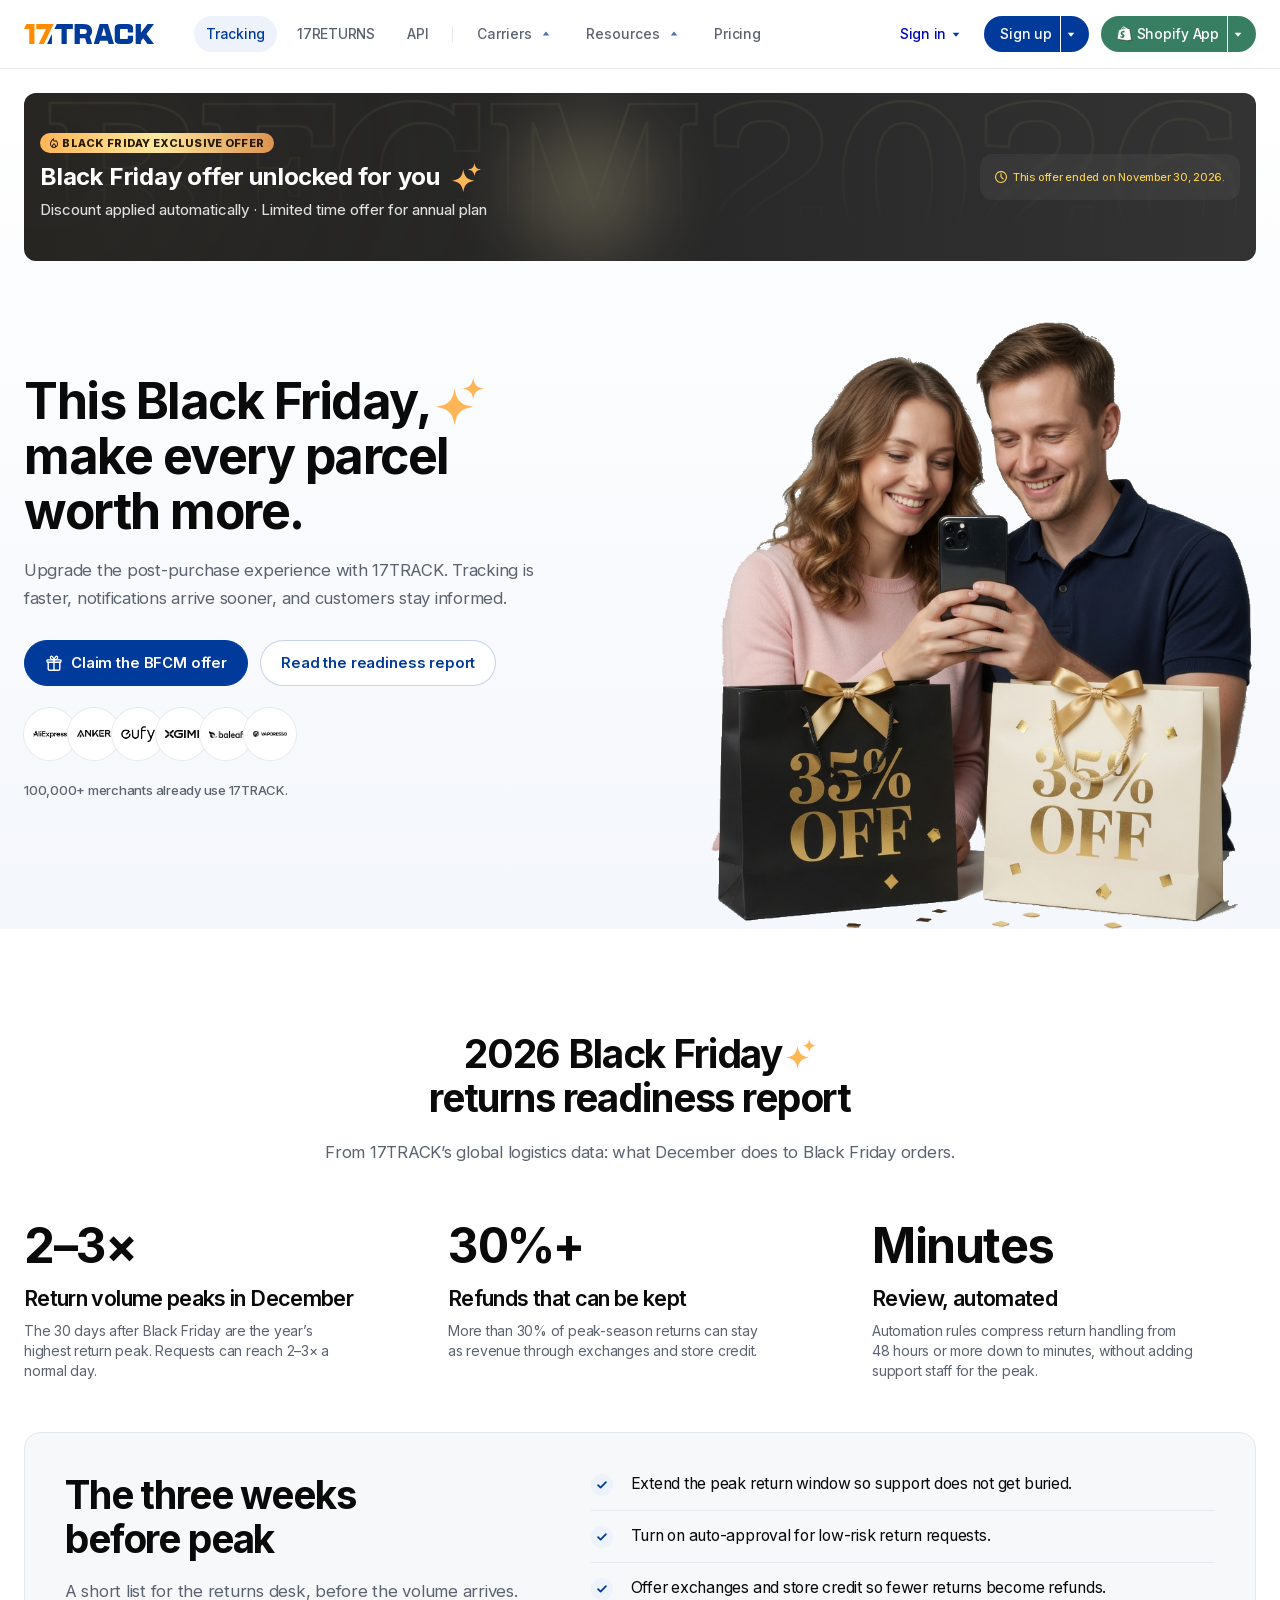
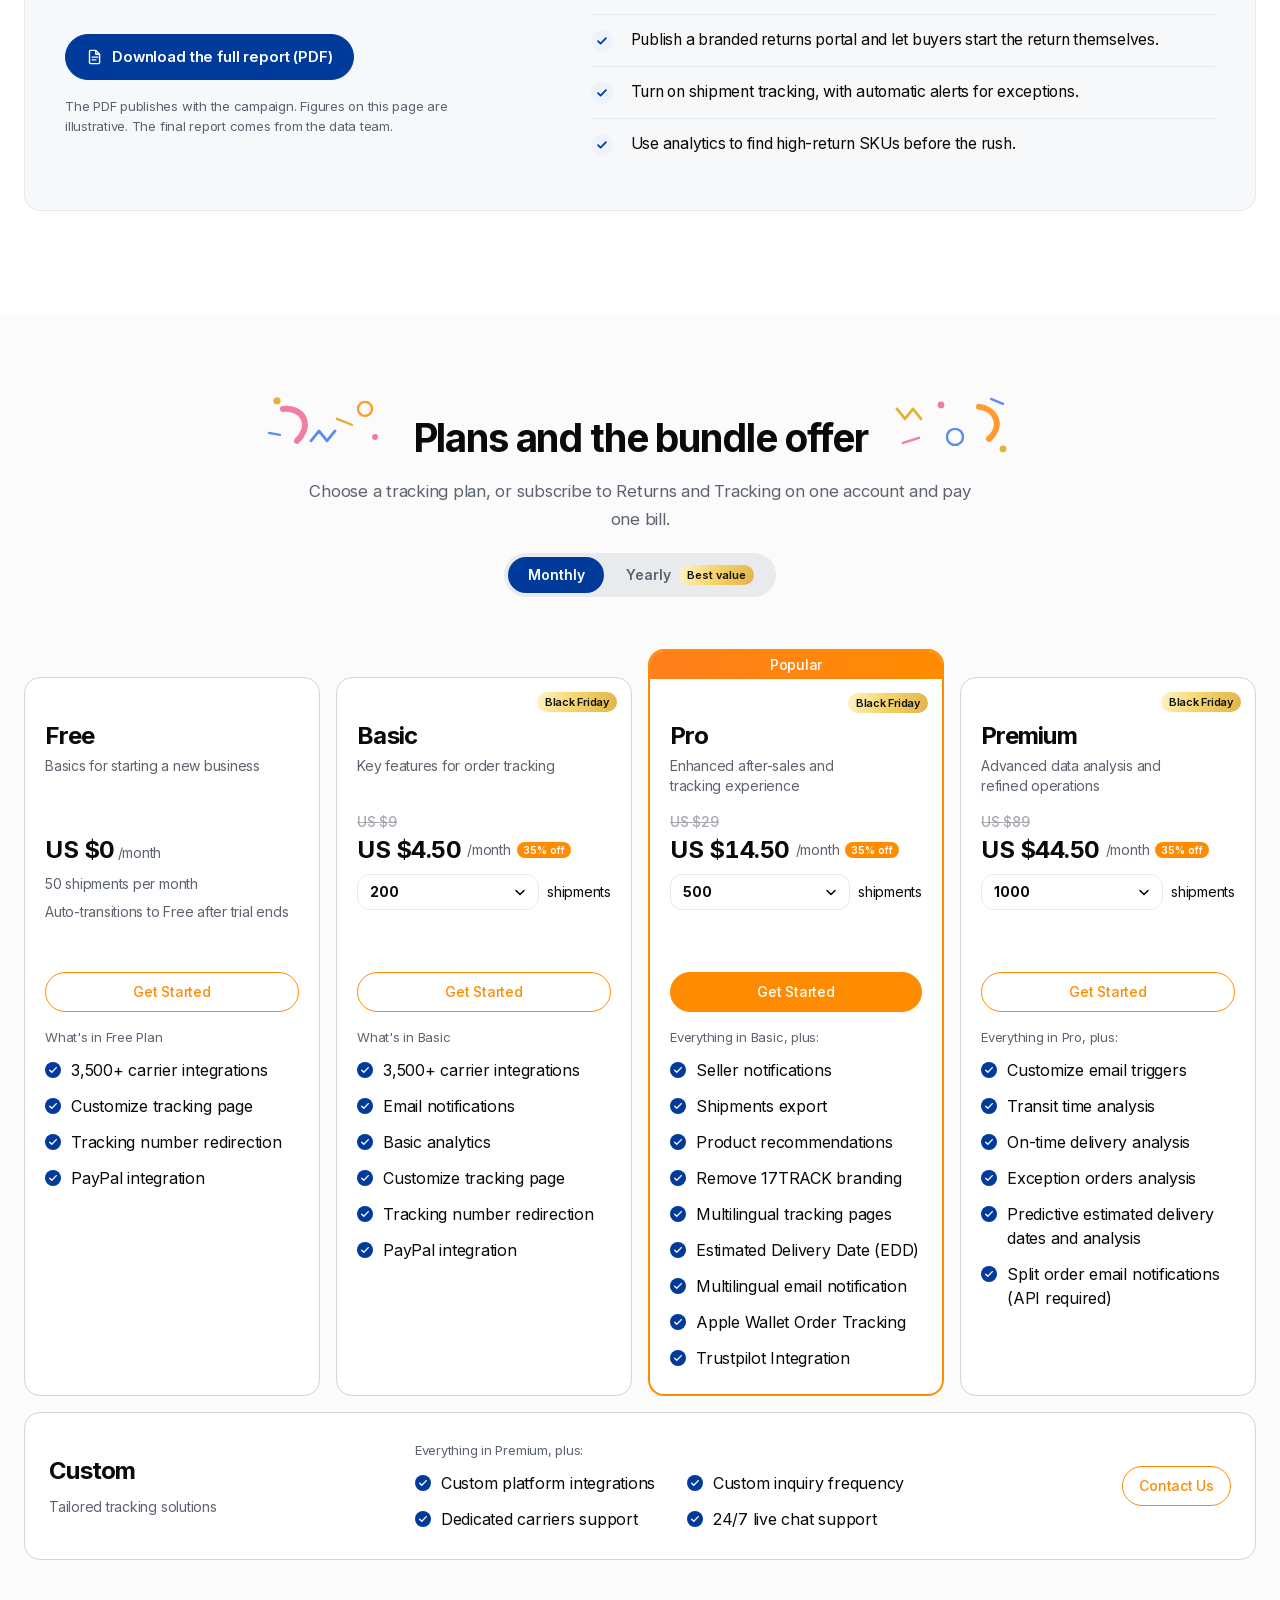
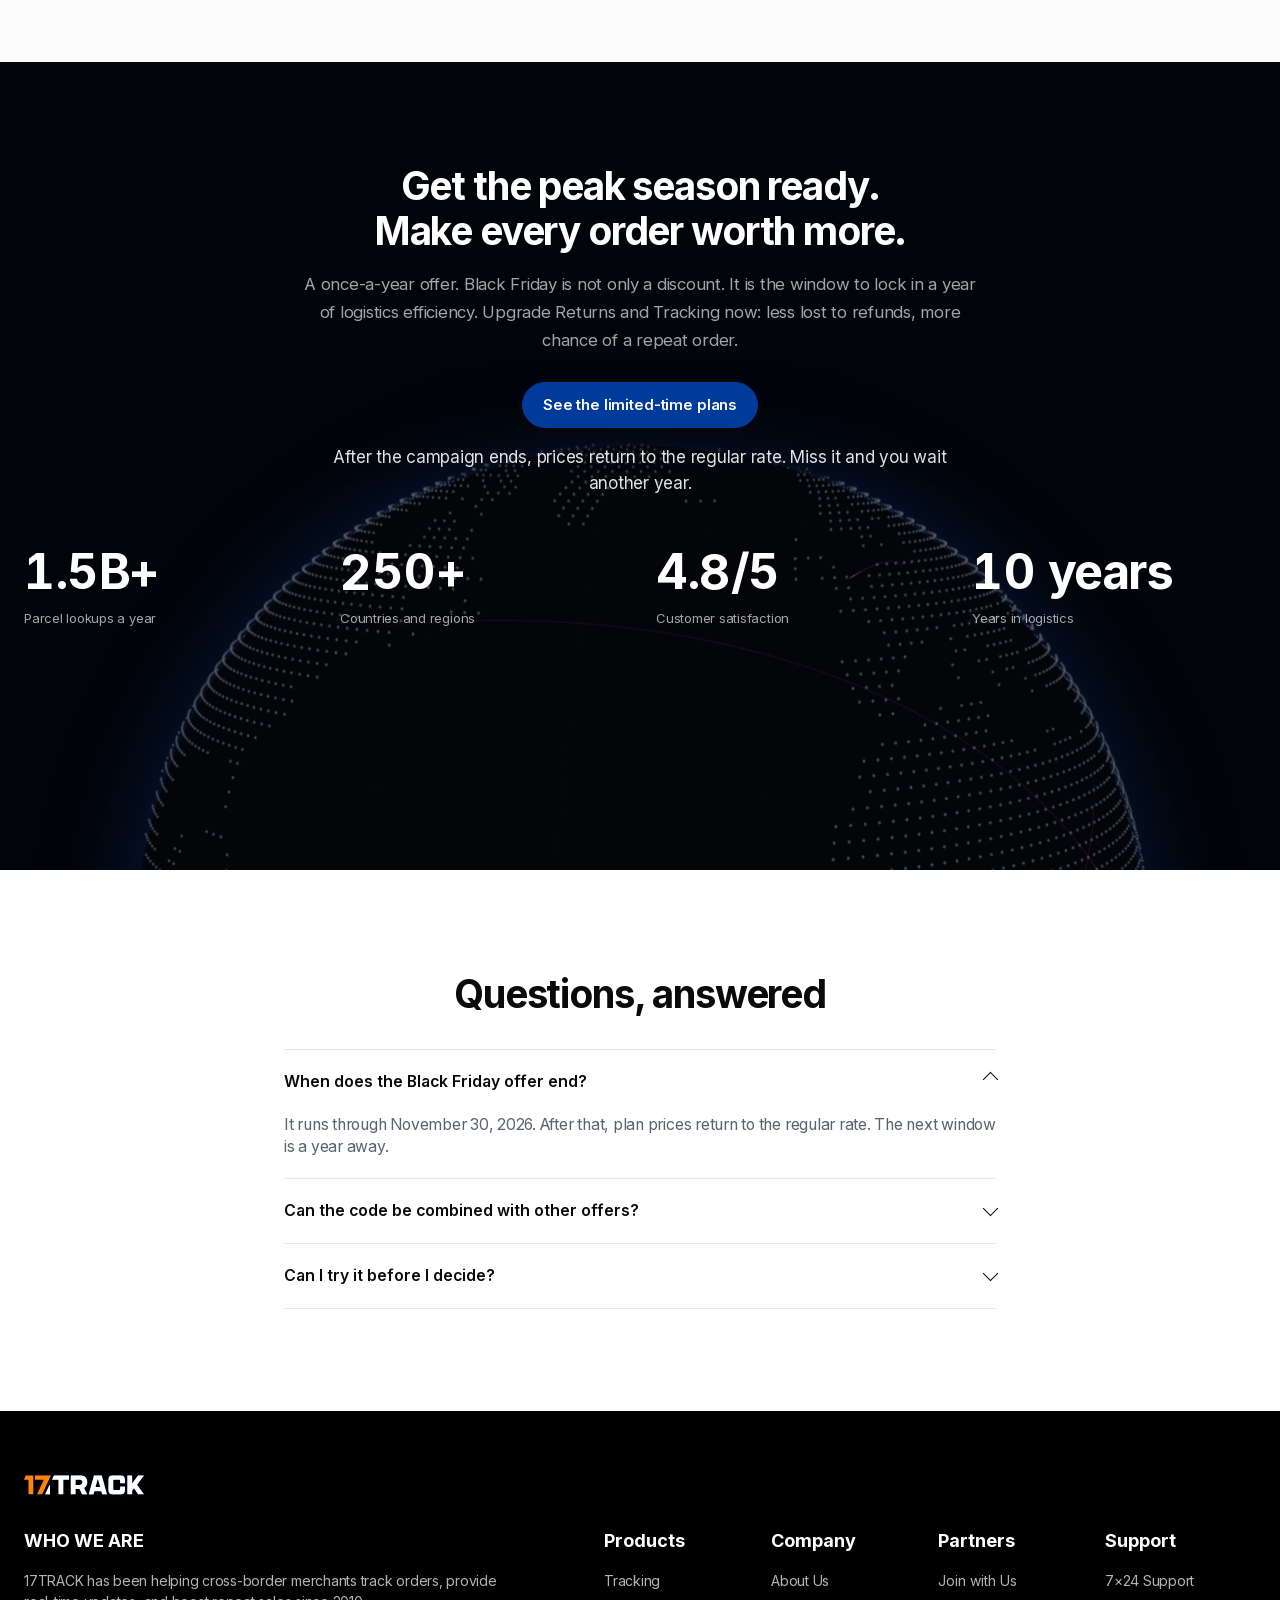
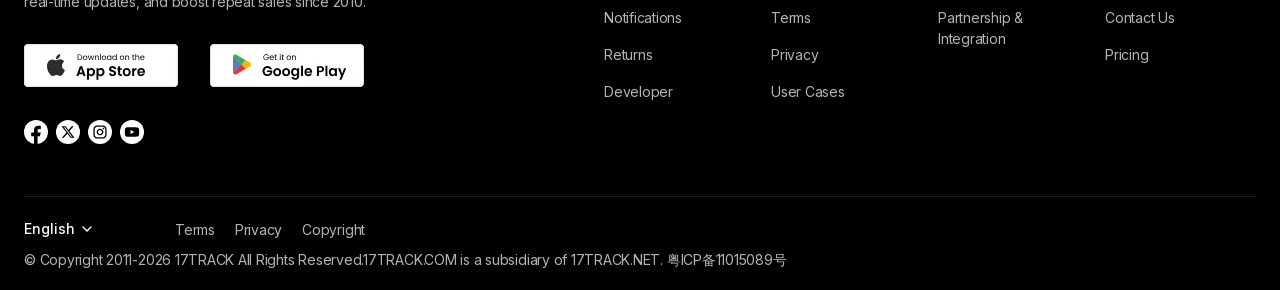
==== commit a30cd4e3: "Refresh the Black Friday promo copy, shopper hero, and mobile offer bar so the latest campaign stays" ====
--- a/index.html
+++ b/index.html
@@ -6,7 +6,7 @@
   <title>Black Friday 2026 — 17TRACK</title>
   <meta name="description" content="17TRACK Black Friday 2026. Official Order Tracking, 17RETURNS, and API pricing, plus the returns readiness report.">
   <link rel="stylesheet" href="assets/fonts/fonts.css">
-  <link rel="stylesheet" href="styles.css?v=30">
+  <link rel="stylesheet" href="styles.css?v=33">
   <link rel="icon" href="data:image/svg+xml,%3Csvg xmlns='http://www.w3.org/2000/svg' viewBox='0 0 32 32'%3E%3Crect width='32' height='32' rx='8' fill='%23003a9b'/%3E%3C/svg%3E">
 </head>
 <body>
@@ -129,25 +129,12 @@
                     <img src="assets/pricing-bolt.svg" alt="" width="8.4" height="10.5">
                     Black Friday exclusive offer
                   </h2>
-                  <p class="close-chip">Enter a code to unlock the year’s lowest price.</p>
                 </div>
                 <div class="close-title-line">
-                  <p class="close-display">Subscriptions from 50% off</p>
+                  <p class="close-display">Black Friday offer unlocked for you</p>
                   <img class="close-sparkle" src="assets/sparkle.svg" alt="" width="29" height="29">
-                  <div class="close-code">
-                    <p class="code-line">
-                      <span class="code-label" id="code-label">Black Friday code</span>
-                      <span class="code" id="bfcm-code">BFCM2026</span>
-                      <button class="code-copy" type="button" data-copy data-copy-inline data-copy-code="BFCM2026" data-copy-status="copy-status" aria-label="Copy code">
-                        <svg viewBox="0 0 24 24" width="16" height="16" aria-hidden="true">
-                          <rect x="8" y="8" width="12" height="12" rx="2" fill="none" stroke="currentColor" stroke-width="1.8"/>
-                          <path d="M6 16H5a2 2 0 0 1-2-2V5a2 2 0 0 1 2-2h9a2 2 0 0 1 2 2v1" fill="none" stroke="currentColor" stroke-width="1.8"/>
-                        </svg>
-                      </button>
-                    </p>
-                    <p class="copy-status" id="copy-status" role="status"></p>
-                  </div>
                 </div>
+                <p class="close-chip">Discount applied automatically · Limited time offer for annual plan</p>
               </div>
               <div class="countdown" data-countdown="2026-11-30T23:59:59Z">
                 <p class="countdown-caption">Ends November 30, 2026</p>
@@ -179,7 +166,7 @@
       </section>
       <div class="canvas hero-grid">
         <div class="hero-copy">
-          <h1 id="hero-title">This Black Friday, make every parcel worth more.</h1>
+          <h1 id="hero-title">This <span class="hero-bf">Black Friday,<img class="hero-sparkle" src="assets/sparkle.svg" alt="" width="49" height="49"></span> make every parcel worth more.</h1>
           <p class="lead">Upgrade the post-purchase experience with 17TRACK. Tracking is faster, notifications arrive sooner, and customers stay informed.</p>
           <div class="cta-row">
             <a class="btn btn-primary" href="#plans"><svg class="gift-card-icon" xmlns="http://www.w3.org/2000/svg" width="18" height="18" viewBox="0 0 18 18" fill="none" aria-hidden="true"><path d="M3.2 8.25v6.7c0 .75.6 1.35 1.35 1.35h8.9c.75 0 1.35-.6 1.35-1.35v-6.7" stroke="currentColor" stroke-width="1.4" stroke-linecap="round" stroke-linejoin="round"/><rect x="2.05" y="5.9" width="13.9" height="2.35" rx="0.7" stroke="currentColor" stroke-width="1.4"/><path d="M9 5.9v10.4" stroke="currentColor" stroke-width="1.4"/><path d="M9 6C7.65 5.9 5.5 5 5.35 3.7 5.2 2.4 6.5 1.75 7.45 2.7 8.2 3.45 8.7 4.75 9 6Z" stroke="currentColor" stroke-width="1.25" stroke-linejoin="round"/><path d="M9 6C10.35 5.9 12.5 5 12.65 3.7 12.8 2.4 11.5 1.75 10.55 2.7 9.8 3.45 9.3 4.75 9 6Z" stroke="currentColor" stroke-width="1.25" stroke-linejoin="round"/></svg>Claim the BFCM offer</a>
@@ -200,10 +187,10 @@
 
         <figure class="hero-visual">
           <img
-            src="assets/bfcm-hero-shoppers-bf.png?v=1"
-            width="857"
-            height="795"
-            alt="Two shoppers holding black and cream bags printed 35% OFF, one looking at a phone and holding a SALE coupon."
+            src="assets/bfcm-hero-shoppers-bf6.png?v=6"
+            width="778"
+            height="868"
+            alt="Two shoppers holding black and cream bags printed 35% OFF, looking down at a phone turned toward them."
           >
         </figure>
       </div>
@@ -212,7 +199,7 @@
     <section class="section" id="report" aria-labelledby="report-title">
       <div class="canvas">
         <header class="section-head">
-          <h2 id="report-title">2026 Black Friday returns readiness report</h2>
+          <h2 id="report-title">2026 <span class="report-bf">Black Friday<img class="report-sparkle" src="assets/sparkle.svg" alt="" width="32" height="32"></span> returns readiness report</h2>
           <p class="lead">From 17TRACK’s global logistics data: what December does to Black Friday orders.</p>
         </header>
         <ul class="figures">
@@ -241,7 +228,7 @@
           <h2 id="prepare-title">The three weeks before peak</h2>
           <p class="lead">A short list for the returns desk, before the volume arrives.</p>
           <div class="cta-row">
-            <a class="btn btn-primary" href="#report-note">Download the full report (PDF)</a>
+            <a class="btn btn-primary" href="#report-note"><svg class="file-icon" xmlns="http://www.w3.org/2000/svg" width="18" height="18" viewBox="0 0 18 18" fill="none" aria-hidden="true"><path d="M4.5 2.4h5.35L13.6 6.15V14.6c0 .55-.45 1-1 1H4.5c-.55 0-1-.45-1-1V3.4c0-.55.45-1 1-1Z" stroke="currentColor" stroke-width="1.4" stroke-linejoin="round"/><path d="M9.75 2.55V5.7c0 .28.22.5.5.5h3.15" stroke="currentColor" stroke-width="1.4" stroke-linejoin="round"/><path d="M6.15 9.15h5.7M6.15 11.85h3.85" stroke="currentColor" stroke-width="1.4" stroke-linecap="round"/></svg>Download the full report (PDF)</a>
           </div>
           <p class="note" id="report-note" tabindex="-1">The PDF publishes with the campaign. Figures on this page are illustrative. The final report comes from the data team.</p>
         </div>
@@ -259,7 +246,27 @@
     <section class="section" id="plans" aria-labelledby="plans-title">
       <div class="canvas">
         <header class="section-head">
-          <h2 id="plans-title">Plans and the bundle offer</h2>
+          <div class="plans-title-row">
+            <svg class="plans-confetti plans-confetti--left" viewBox="0 0 136 76" width="136" height="76" aria-hidden="true" focusable="false">
+              <path d="M22 18c20-2 30 16 14 32" fill="none" stroke="#f27da3" stroke-width="6" stroke-linecap="round"/>
+              <circle cx="16" cy="10" r="3.6" fill="#e3b23c"/>
+              <path d="M8 42l11 2" fill="none" stroke="#5b8def" stroke-width="2.2" stroke-linecap="round"/>
+              <path d="M50 50l8-10 8 10 8-10" fill="none" stroke="#5b8def" stroke-width="2.8" stroke-linecap="round" stroke-linejoin="round"/>
+              <path d="M76 28l15 6" fill="none" stroke="#e3b23c" stroke-width="2.6" stroke-linecap="round"/>
+              <circle cx="104" cy="18" r="7" fill="none" stroke="#ff9b2f" stroke-width="2.4"/>
+              <circle cx="114" cy="46" r="3" fill="#f27da3"/>
+            </svg>
+            <h2 id="plans-title">Plans and the bundle offer</h2>
+            <svg class="plans-confetti plans-confetti--right" viewBox="0 0 136 76" width="136" height="76" aria-hidden="true" focusable="false">
+              <path d="M14 18l8 10 8-10 8 10" fill="none" stroke="#e3b23c" stroke-width="2.8" stroke-linecap="round" stroke-linejoin="round"/>
+              <circle cx="58" cy="14" r="3.4" fill="#f27da3"/>
+              <path d="M20 52l16-5" fill="none" stroke="#f27da3" stroke-width="2.6" stroke-linecap="round"/>
+              <circle cx="72" cy="46" r="8" fill="none" stroke="#5b8def" stroke-width="2.4"/>
+              <path d="M96 16c18 2 24 20 10 32" fill="none" stroke="#ff9b2f" stroke-width="6" stroke-linecap="round"/>
+              <path d="M108 8l12 5" fill="none" stroke="#5b8def" stroke-width="2.2" stroke-linecap="round"/>
+              <circle cx="120" cy="58" r="3.4" fill="#e3b23c"/>
+            </svg>
+          </div>
           <p class="lead" id="plans-lead">Choose a tracking plan, or subscribe to Returns and Tracking on one account and pay one bill.</p>
         </header>
         <div id="plans-stage">
--- a/styles.css
+++ b/styles.css
@@ -466,6 +466,13 @@
   flex: none;
 }
 
+#prepare .cta-row .btn-primary .file-icon {
+  display: block;
+  width: 18px;
+  height: 18px;
+  flex: none;
+}
+
 .btn-ghost {
   background: #fff;
   border: 1.5px solid rgba(0, 58, 155, 0.22);
@@ -507,13 +514,31 @@
   margin: 0;
   width: 100%;
   align-self: end;
+  display: flex;
+  align-items: flex-end;
+  justify-content: flex-end;
 }
 
 .hero-visual img {
   display: block;
-  width: 100%;
+  width: 85%;
   height: auto;
   max-width: none;
+  max-height: none;
+  object-fit: contain;
+  object-position: center bottom;
+}
+
+@media (min-width: 901px) {
+  .hero-visual img {
+    width: 85%;
+    height: auto;
+    max-width: none;
+    max-height: none;
+    object-fit: contain;
+    object-position: center bottom;
+    flex: none;
+  }
 }
 
 h1 {
@@ -527,6 +552,21 @@
   font-weight: 700;
   line-height: 1.1;
   color: #0a0a0a;
+}
+
+.hero-bf {
+  display: inline-flex;
+  align-items: center;
+  white-space: nowrap;
+}
+
+.hero-sparkle {
+  display: block;
+  width: 0.95em;
+  height: 0.95em;
+  margin-left: 0.1em;
+  margin-right: 0.02em;
+  flex: none;
 }
 
 .lead {
@@ -644,6 +684,20 @@
   font-size: clamp(24px, calc(18.24px + 1.6vw), 40px);
   font-weight: 700;
   line-height: 1.15;
+}
+
+.report-bf {
+  display: inline-flex;
+  align-items: center;
+  white-space: nowrap;
+}
+
+.report-sparkle {
+  display: block;
+  width: 0.78em;
+  height: 0.78em;
+  margin-left: 0.1em;
+  flex: none;
 }
 
 .section-head .lead { margin-top: var(--sec-title-desc); }
@@ -946,6 +1000,48 @@
 
 #plans-stage { margin-top: var(--sec-head-gap); }
 
+#plans .plans-title-row {
+  position: relative;
+  width: fit-content;
+  max-width: 100%;
+  margin-inline: auto;
+}
+
+#plans .plans-title-row h2 {
+  position: relative;
+  z-index: 1;
+}
+
+#plans .plans-confetti {
+  position: absolute;
+  top: 50%;
+  z-index: 0;
+  display: block;
+  width: 136px;
+  height: 76px;
+  overflow: visible;
+  pointer-events: none;
+  user-select: none;
+  transform: translateY(-62%);
+}
+
+#plans .plans-confetti--left { right: calc(100% + 16px); }
+#plans .plans-confetti--right { left: calc(100% + 16px); }
+
+@media (max-width: 980px) {
+  #plans .plans-confetti {
+    width: 92px;
+    height: 52px;
+  }
+
+  #plans .plans-confetti--left { right: calc(100% + 8px); }
+  #plans .plans-confetti--right { left: calc(100% + 8px); }
+}
+
+@media (max-width: 720px) {
+  #plans .plans-confetti { display: none; }
+}
+
 .price-cards {
   display: grid;
   grid-template-columns: repeat(4, minmax(0, 1fr));
@@ -1588,7 +1684,7 @@
 .close {
   background: transparent;
   color: var(--text-primary);
-  padding: 0 0 28px;
+  padding: 0 0 56px;
 }
 
 .close-inner { text-align: left; }
@@ -1702,26 +1798,28 @@
 }
 
 .close-chip {
-  display: inline-flex;
-  align-items: center;
-  margin: 0;
-  padding: 3px 11px;
-  border-radius: 999px;
-  border: 1px solid rgba(255, 255, 255, 0.22);
-  background: rgba(255, 255, 255, 0.08);
-  -webkit-backdrop-filter: blur(12px);
-  backdrop-filter: blur(12px);
-  color: #dbeafe;
-  font-size: 11px;
+  align-self: stretch;
+  display: block;
+  width: 100%;
+  max-width: 100%;
+  min-width: 0;
+  margin: 6px 0 0;
+  padding: 0;
+  border: 0;
+  border-radius: 0;
+  background: none;
+  color: rgba(255, 255, 255, 0.86);
+  font-size: 15px;
   font-weight: 450;
-  line-height: 16.5px;
+  line-height: 22px;
   letter-spacing: 0;
-  white-space: nowrap;
+  white-space: normal;
+  overflow-wrap: break-word;
 }
 
 .close-title-line {
   display: flex;
-  flex-wrap: wrap;
+  flex-wrap: nowrap;
   align-items: center;
   gap: 8px 12px;
   min-width: 0;
@@ -1730,19 +1828,15 @@
 
 .close-display {
   margin: 0;
-  flex: none;
-  width: max-content;
-  max-width: 100%;
+  flex: 0 1 auto;
+  width: auto;
+  max-width: calc(100% - 41px);
   min-width: 0;
   font-weight: 700;
   font-size: 24px;
   line-height: 32px;
   letter-spacing: -0.2px;
-  background: linear-gradient(90deg, #ffffff 0%, #ffb657 100%);
-  -webkit-background-clip: text;
-  background-clip: text;
-  -webkit-text-fill-color: transparent;
-  color: transparent;
+  color: #ffffff;
 }
 
 .close-sparkle {
@@ -1751,50 +1845,6 @@
   height: 29px;
   flex: none;
 }
-
-.close-code {
-  position: relative;
-  z-index: 4;
-  flex: none;
-  margin-top: 0;
-}
-
-.code-line {
-  display: inline-flex;
-  align-items: center;
-  gap: 8px;
-  max-width: 100%;
-  margin: 0;
-  padding: 10px 16px;
-  border: 0;
-  border-radius: 999px;
-  background: #eaf4ff;
-  color: #303030;
-  font-weight: 500;
-  font-size: 14px;
-  line-height: 20px;
-  white-space: nowrap;
-}
-
-.code-line:hover { background: #dcedff; }
-
-.code-label,
-.code {
-  padding: 0;
-  background: none;
-  color: #303030;
-  font-family: inherit;
-  font-size: 14px;
-  font-weight: 500;
-  line-height: 20px;
-  letter-spacing: 0;
-  white-space: nowrap;
-  -webkit-text-fill-color: currentColor;
-}
-
-.code { font-weight: 700; }
-
-#bfcm-code { font-family: inherit; }
 
 .code-copy {
   display: grid;
@@ -1818,8 +1868,6 @@
   height: 16px;
   flex: none;
 }
-
-.close-bar .code-copy:hover { background: transparent; color: #111; }
 
 .copy-status {
   margin: 4px 0 0;
@@ -2269,6 +2317,54 @@
     --sec-cta-gap: 20px;
     --page-pad-x: 16px;
   }
+
+  .countdown {
+    width: 100%;
+    max-width: none;
+    justify-self: stretch;
+  }
+
+  .countdown-grid {
+    width: 100%;
+  }
+
+  .countdown-grid > p {
+    flex: 1 1 0;
+  }
+
+  .close-copy,
+  .close-pills,
+  .close-title-line {
+    justify-self: stretch;
+    align-self: stretch;
+    width: 100%;
+    min-width: 0;
+    max-width: 100%;
+  }
+
+  .close-title-line { flex-wrap: nowrap; }
+
+  .close-chip {
+    width: 100%;
+    max-width: 100%;
+    white-space: normal;
+    overflow-wrap: break-word;
+    font-size: 13px;
+    line-height: 18px;
+  }
+
+  .close-display {
+    flex: 0 1 auto;
+    width: auto;
+    max-width: calc(100% - 41px);
+    min-width: 0;
+    font-size: 18px;
+    line-height: 24px;
+  }
+
+  .close-sparkle {
+    flex: none;
+  }
 }
 
 @media (max-width: 640px) {
@@ -2331,7 +2427,11 @@
   .figures,
   .stats { grid-template-columns: 1fr; }
   .close .cta-row { justify-content: flex-start; }
-  .close-chip { white-space: normal; }
+  .close-chip {
+    white-space: normal;
+    overflow-wrap: break-word;
+    width: 100%;
+  }
   .close-body { padding: 16px; }
   .countdown { padding: 8px 6px 6px; }
   .countdown-grid { gap: 3px; }
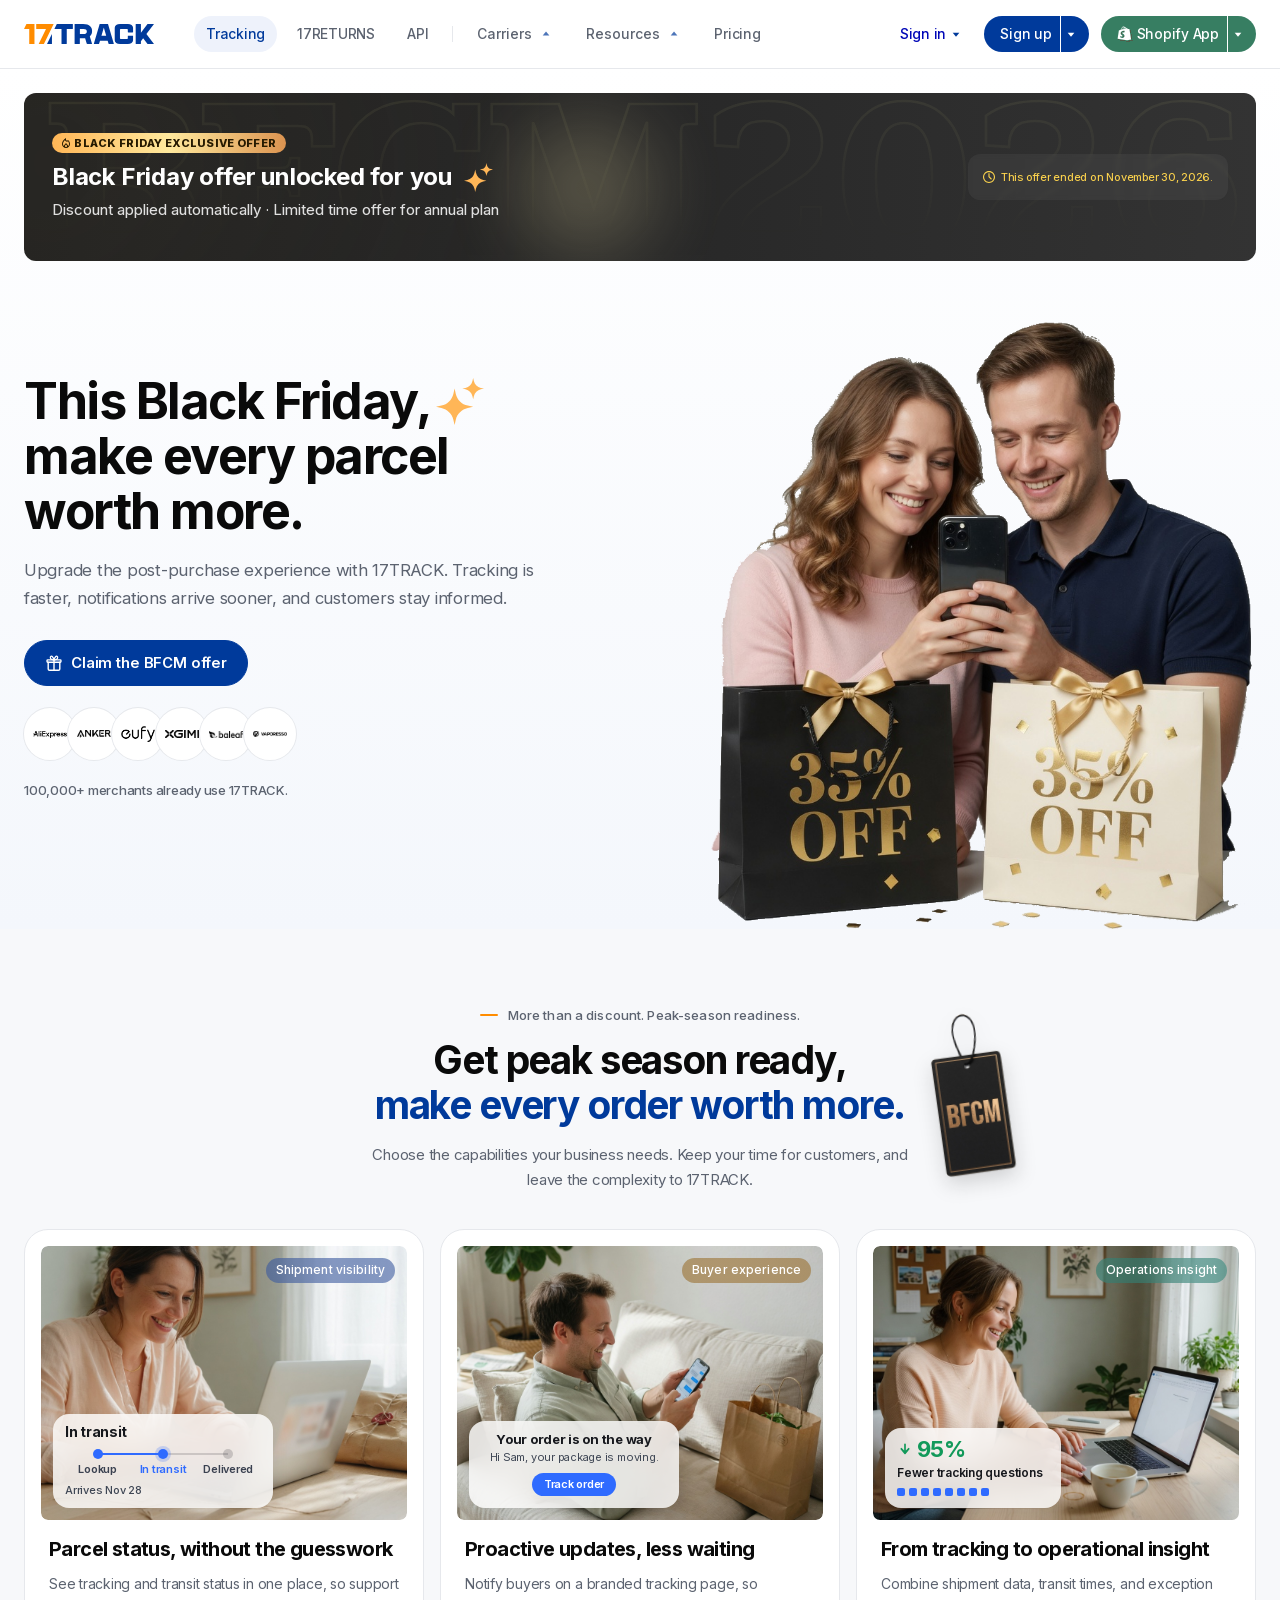
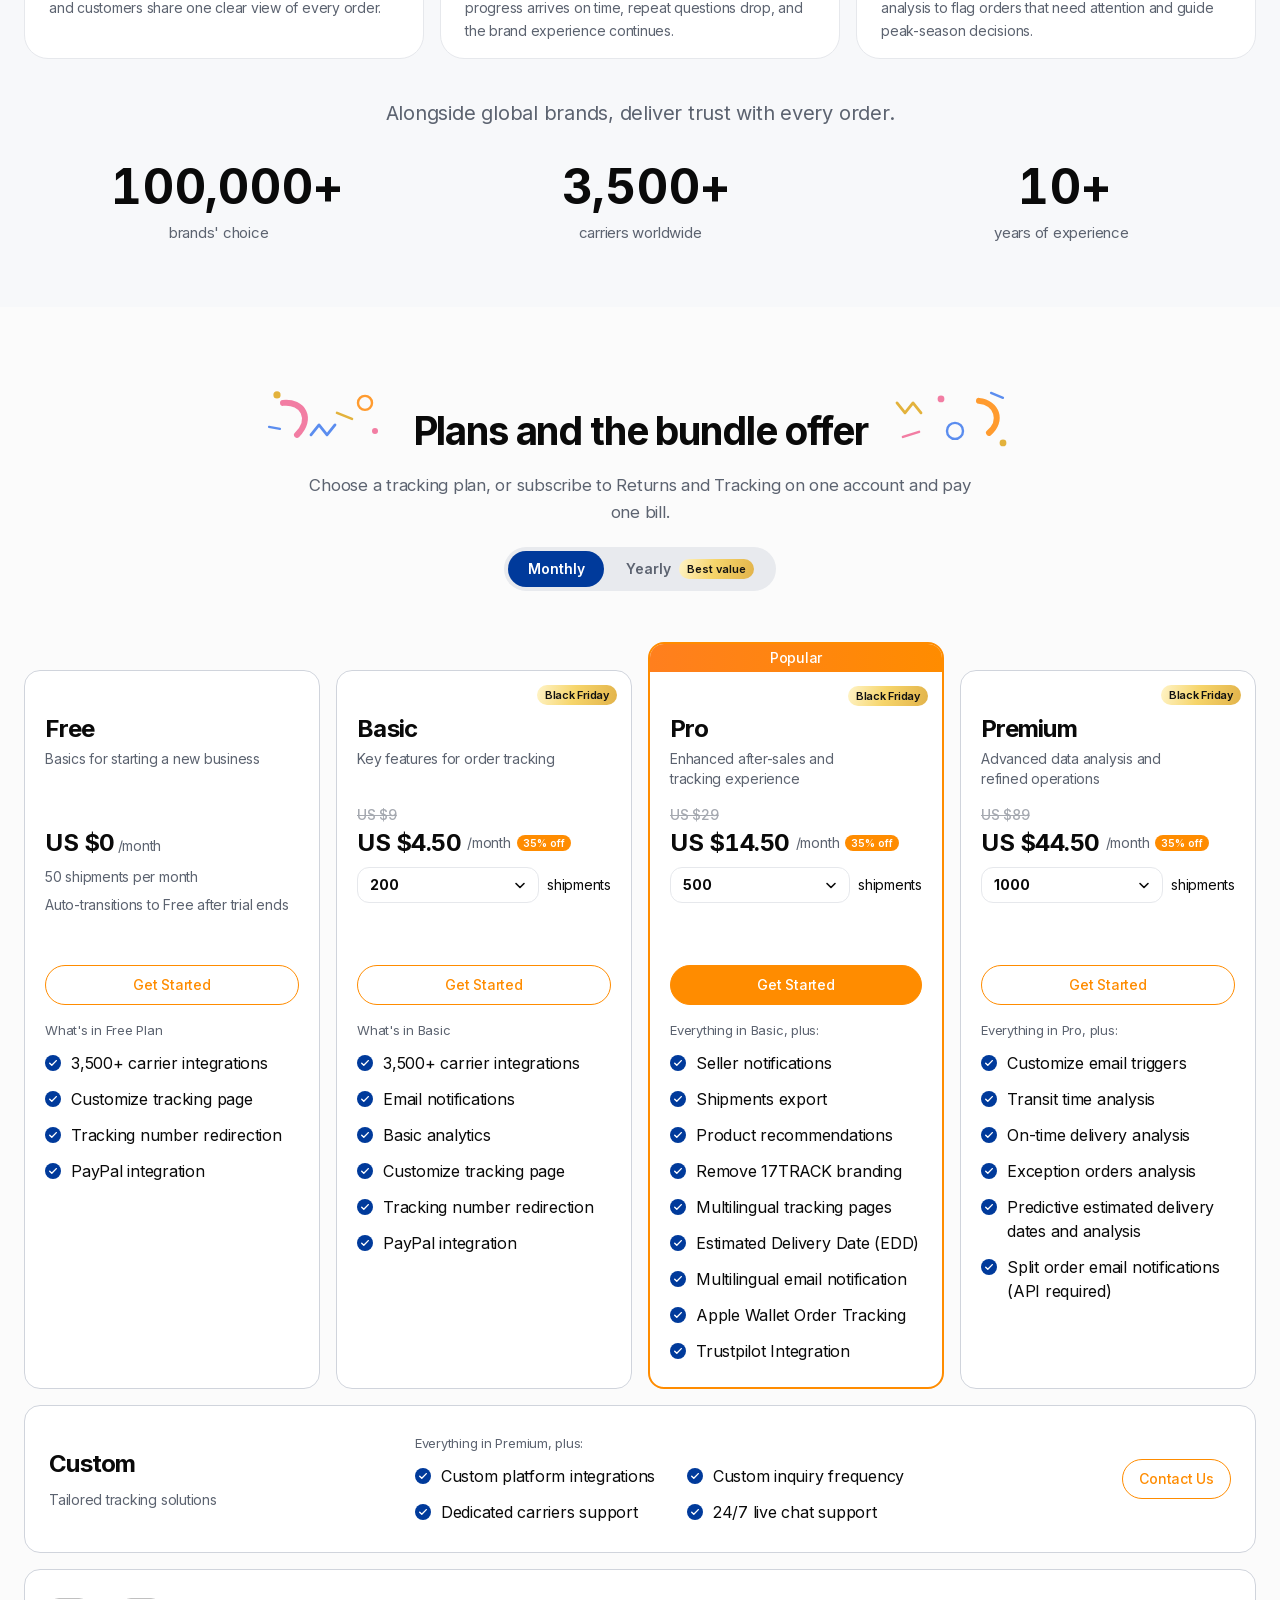
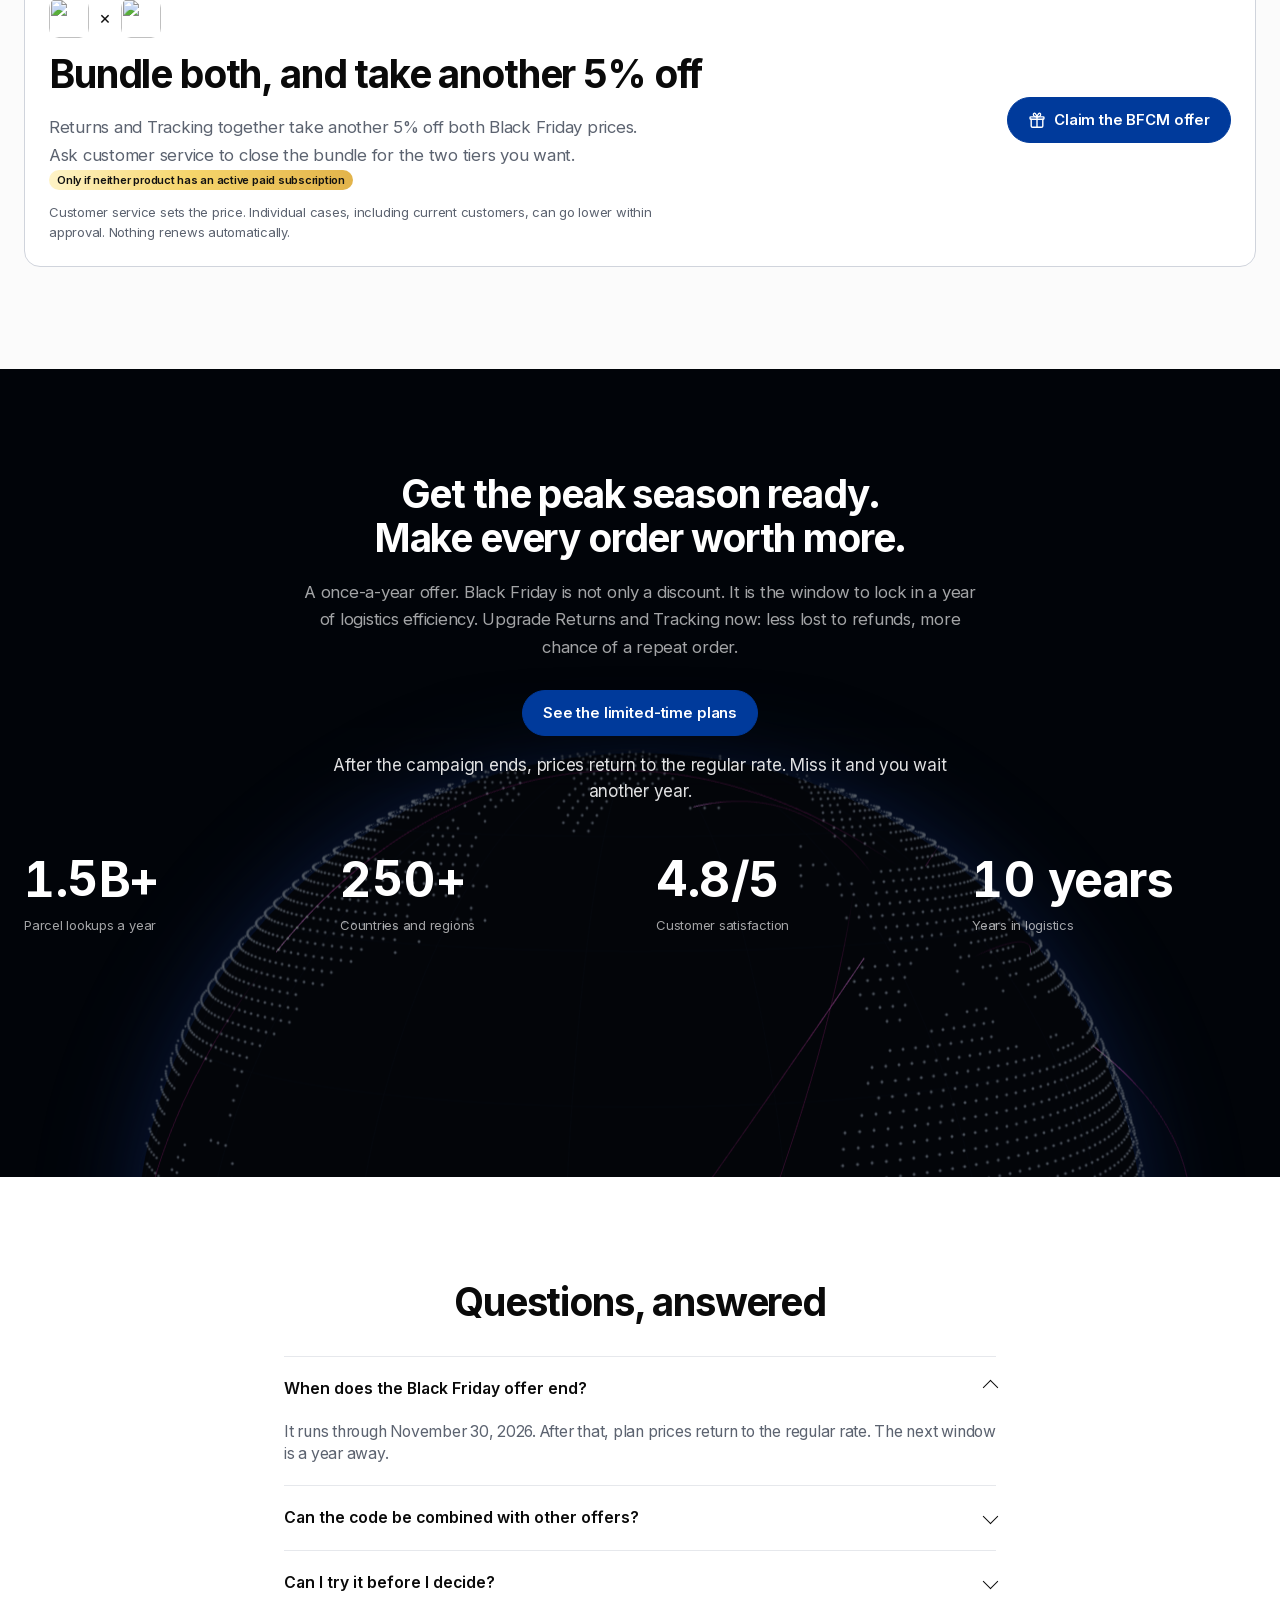
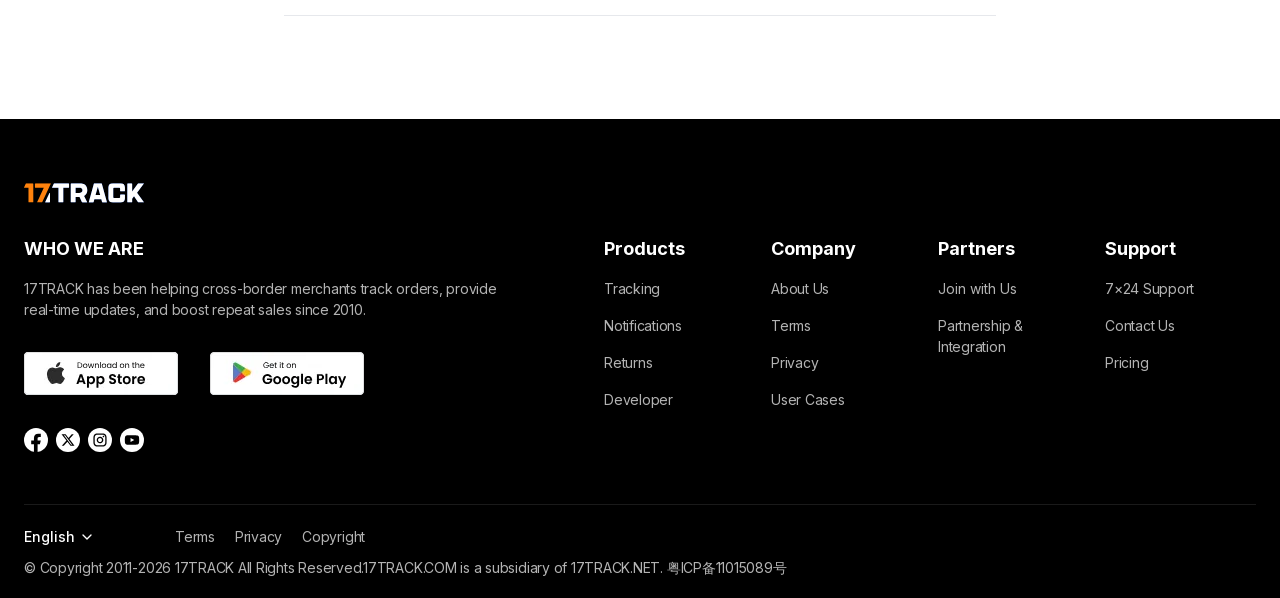
==== commit d5041757: "Add the peak-season section, bundle offer, and mobile layout so the Black Friday page matches the la" ====
--- a/index.html
+++ b/index.html
@@ -4,9 +4,9 @@
   <meta charset="utf-8">
   <meta name="viewport" content="width=device-width, initial-scale=1">
   <title>Black Friday 2026 — 17TRACK</title>
-  <meta name="description" content="17TRACK Black Friday 2026. Official Order Tracking, 17RETURNS, and API pricing, plus the returns readiness report.">
+  <meta name="description" content="17TRACK Black Friday 2026. Official Order Tracking, 17RETURNS, and API pricing.">
   <link rel="stylesheet" href="assets/fonts/fonts.css">
-  <link rel="stylesheet" href="styles.css?v=33">
+  <link rel="stylesheet" href="styles.css?v=44">
   <link rel="icon" href="data:image/svg+xml,%3Csvg xmlns='http://www.w3.org/2000/svg' viewBox='0 0 32 32'%3E%3Crect width='32' height='32' rx='8' fill='%23003a9b'/%3E%3C/svg%3E">
 </head>
 <body>
@@ -170,7 +170,6 @@
           <p class="lead">Upgrade the post-purchase experience with 17TRACK. Tracking is faster, notifications arrive sooner, and customers stay informed.</p>
           <div class="cta-row">
             <a class="btn btn-primary" href="#plans"><svg class="gift-card-icon" xmlns="http://www.w3.org/2000/svg" width="18" height="18" viewBox="0 0 18 18" fill="none" aria-hidden="true"><path d="M3.2 8.25v6.7c0 .75.6 1.35 1.35 1.35h8.9c.75 0 1.35-.6 1.35-1.35v-6.7" stroke="currentColor" stroke-width="1.4" stroke-linecap="round" stroke-linejoin="round"/><rect x="2.05" y="5.9" width="13.9" height="2.35" rx="0.7" stroke="currentColor" stroke-width="1.4"/><path d="M9 5.9v10.4" stroke="currentColor" stroke-width="1.4"/><path d="M9 6C7.65 5.9 5.5 5 5.35 3.7 5.2 2.4 6.5 1.75 7.45 2.7 8.2 3.45 8.7 4.75 9 6Z" stroke="currentColor" stroke-width="1.25" stroke-linejoin="round"/><path d="M9 6C10.35 5.9 12.5 5 12.65 3.7 12.8 2.4 11.5 1.75 10.55 2.7 9.8 3.45 9.3 4.75 9 6Z" stroke="currentColor" stroke-width="1.25" stroke-linejoin="round"/></svg>Claim the BFCM offer</a>
-            <a class="btn btn-ghost" href="#report">Read the readiness report</a>
           </div>
           <div class="merchant-proof">
             <ul class="brand-stack">
@@ -196,50 +195,97 @@
       </div>
     </section>
 
-    <section class="section" id="report" aria-labelledby="report-title">
+    <section class="ready" aria-labelledby="ready-title">
       <div class="canvas">
-        <header class="section-head">
-          <h2 id="report-title">2026 <span class="report-bf">Black Friday<img class="report-sparkle" src="assets/sparkle.svg" alt="" width="32" height="32"></span> returns readiness report</h2>
-          <p class="lead">From 17TRACK’s global logistics data: what December does to Black Friday orders.</p>
-        </header>
-        <ul class="figures">
-          <li>
-            <p class="figure">2–3×</p>
-            <h3>Return volume peaks in December</h3>
-            <p>The 30 days after Black Friday are the year’s highest return peak. Requests can reach 2–3× a normal day.</p>
+        <div class="ready-head">
+          <div class="ready-intro">
+            <p class="ready-kicker"><span class="ready-mark" aria-hidden="true"></span>More than a discount. Peak-season readiness.</p>
+            <div class="ready-title">
+              <img class="bfcm-tag bfcm-tag--ready" src="assets/bfcm-sale-tag-bfcm.png" width="420" height="927" alt="" aria-hidden="true">
+              <h2 id="ready-title"><span class="ready-line">Get peak season ready,</span><span class="ready-accent">make every order worth more.</span></h2>
+            </div>
+          </div>
+          <p class="ready-aside">Choose the capabilities your business needs. Keep your time for customers, and leave the complexity to 17TRACK.</p>
+        </div>
+
+        <ul class="ready-cards">
+          <li class="ready-card">
+            <div class="ready-photo-frame">
+              <img class="ready-photo" src="assets/ready-visibility-6.jpg?v=6" width="1280" height="720" alt="A customer checking in-transit and delivered parcel status on a laptop.">
+              <p class="ready-cat">Shipment visibility</p>
+              <div class="ready-float ready-track">
+                <p class="ready-track-title">In transit</p>
+                <ol class="ready-track-steps">
+                  <li class="is-done">
+                    <span class="ready-track-dot" aria-hidden="true"></span>
+                    <span class="ready-track-label">Lookup</span>
+                  </li>
+                  <li class="is-current">
+                    <span class="ready-track-dot" aria-hidden="true"></span>
+                    <span class="ready-track-label">In transit</span>
+                  </li>
+                  <li>
+                    <span class="ready-track-dot" aria-hidden="true"></span>
+                    <span class="ready-track-label">Delivered</span>
+                  </li>
+                </ol>
+                <p class="ready-track-where">Arrives Nov 28</p>
+              </div>
+            </div>
+            <div class="ready-card-copy">
+              <h3>Parcel status, without the guesswork</h3>
+              <p>See tracking and transit status in one place, so support and customers share one clear view of every order.</p>
+            </div>
           </li>
-          <li>
-            <p class="figure">30%+</p>
-            <h3>Refunds that can be kept</h3>
-            <p>More than 30% of peak-season returns can stay as revenue through exchanges and store credit.</p>
+          <li class="ready-card">
+            <div class="ready-photo-frame">
+              <img class="ready-photo" src="assets/ready-updates-6.jpg?v=6" width="1280" height="720" alt="A shopper reading a delivery notification on a phone.">
+              <p class="ready-cat">Buyer experience</p>
+              <div class="ready-float ready-mail">
+                <p class="ready-mail-title">Your order is on the way</p>
+                <p class="ready-mail-body">Hi Sam, your package is moving.</p>
+                <span class="ready-mail-btn">Track order</span>
+              </div>
+            </div>
+            <div class="ready-card-copy">
+              <h3>Proactive updates, less waiting</h3>
+              <p>Notify buyers on a branded tracking page, so progress arrives on time, repeat questions drop, and the brand experience continues.</p>
+            </div>
           </li>
-          <li>
-            <p class="figure">Minutes</p>
-            <h3>Review, automated</h3>
-            <p>Automation rules compress return handling from 48 hours or more down to minutes, without adding support staff for the peak.</p>
+          <li class="ready-card">
+            <div class="ready-photo-frame">
+              <img class="ready-photo" src="assets/ready-insight-6.jpg?v=6" width="1280" height="720" alt="An operations lead reviewing transit times and exception orders.">
+              <p class="ready-cat">Operations insight</p>
+              <div class="ready-float ready-insight">
+                <p class="ready-insight-stat"><svg viewBox="0 0 16 16" aria-hidden="true"><path fill="currentColor" d="M8 2.4a.85.85 0 0 1 .85.85v6.15l2.2-2.2a.85.85 0 1 1 1.2 1.2L8.6 13.05a.85.85 0 0 1-1.2 0L3.75 8.4a.85.85 0 1 1 1.2-1.2l2.2 2.2V3.25A.85.85 0 0 1 8 2.4Z"/></svg><span>95%</span></p>
+                <p class="ready-insight-note">Fewer tracking questions</p>
+                <div class="ready-insight-plot" aria-hidden="true"><i></i><i></i><i></i><i></i><i></i><i></i><i></i><i></i></div>
+              </div>
+            </div>
+            <div class="ready-card-copy">
+              <h3>From tracking to operational insight</h3>
+              <p>Combine shipment data, transit times, and exception analysis to flag orders that need attention and guide peak-season decisions.</p>
+            </div>
           </li>
         </ul>
-      </div>
-    </section>
-
-    <section class="section section-tight" id="prepare" aria-labelledby="prepare-title">
-      <div class="canvas prepare">
-        <div>
-          <h2 id="prepare-title">The three weeks before peak</h2>
-          <p class="lead">A short list for the returns desk, before the volume arrives.</p>
-          <div class="cta-row">
-            <a class="btn btn-primary" href="#report-note"><svg class="file-icon" xmlns="http://www.w3.org/2000/svg" width="18" height="18" viewBox="0 0 18 18" fill="none" aria-hidden="true"><path d="M4.5 2.4h5.35L13.6 6.15V14.6c0 .55-.45 1-1 1H4.5c-.55 0-1-.45-1-1V3.4c0-.55.45-1 1-1Z" stroke="currentColor" stroke-width="1.4" stroke-linejoin="round"/><path d="M9.75 2.55V5.7c0 .28.22.5.5.5h3.15" stroke="currentColor" stroke-width="1.4" stroke-linejoin="round"/><path d="M6.15 9.15h5.7M6.15 11.85h3.85" stroke="currentColor" stroke-width="1.4" stroke-linecap="round"/></svg>Download the full report (PDF)</a>
-          </div>
-          <p class="note" id="report-note" tabindex="-1">The PDF publishes with the campaign. Figures on this page are illustrative. The final report comes from the data team.</p>
-        </div>
-        <ol class="checks">
-          <li>Extend the peak return window so support does not get buried.</li>
-          <li>Turn on auto-approval for low-risk return requests.</li>
-          <li>Offer exchanges and store credit so fewer returns become refunds.</li>
-          <li>Publish a branded returns portal and let buyers start the return themselves.</li>
-          <li>Turn on shipment tracking, with automatic alerts for exceptions.</li>
-          <li>Use analytics to find high-return SKUs before the rush.</li>
-        </ol>
+
+        <div class="ready-trust">
+          <p>Alongside global brands, deliver trust with every order.</p>
+          <ul class="stats ready-stats">
+            <li>
+              <p class="stat-value">100,000+</p>
+              <p class="stat-label">brands' choice</p>
+            </li>
+            <li>
+              <p class="stat-value">3,500+</p>
+              <p class="stat-label">carriers worldwide</p>
+            </li>
+            <li>
+              <p class="stat-value">10+</p>
+              <p class="stat-label">years of experience</p>
+            </li>
+          </ul>
+        </div>
       </div>
     </section>
 
@@ -272,6 +318,22 @@
         <div id="plans-stage">
           <p class="note"><a href="https://www.17track.com/en/pricing" target="_blank" rel="noopener noreferrer">View pricing on 17TRACK</a></p>
         </div>
+        <template id="price-bundle-template">
+          <section class="bundle-offer" id="price-bundle" aria-labelledby="price-bundle-title">
+            <div class="bundle-copy">
+              <div class="bundle-marks" aria-hidden="true">
+                <img class="bundle-mark" src="returns/bfcm/assets/icon-17track.png?v=3" alt="" width="40" height="40">
+                <span class="bundle-times">×</span>
+                <img class="bundle-mark" src="returns/bfcm/assets/icon-17returns.png?v=3" alt="" width="40" height="40">
+              </div>
+              <h2 id="price-bundle-title">Bundle both, and take another 5% off</h2>
+              <p class="lead">Returns and Tracking together take another 5% off both Black Friday prices. Ask customer service to close the bundle for the two tiers you want.</p>
+              <p class="bill-bf bundle-flag">Only if neither product has an active paid subscription</p>
+              <p class="note">Customer service sets the price. Individual cases, including current customers, can go lower within approval. Nothing renews automatically.</p>
+            </div>
+            <button class="btn btn-primary" type="button" data-offer-open aria-haspopup="dialog" aria-controls="offer-dialog"><svg class="gift-card-icon" xmlns="http://www.w3.org/2000/svg" width="18" height="18" viewBox="0 0 18 18" fill="none" aria-hidden="true"><path d="M3.2 8.25v6.7c0 .75.6 1.35 1.35 1.35h8.9c.75 0 1.35-.6 1.35-1.35v-6.7" stroke="currentColor" stroke-width="1.4" stroke-linecap="round" stroke-linejoin="round"/><rect x="2.05" y="5.9" width="13.9" height="2.35" rx="0.7" stroke="currentColor" stroke-width="1.4"/><path d="M9 5.9v10.4" stroke="currentColor" stroke-width="1.4"/><path d="M9 6C7.65 5.9 5.5 5 5.35 3.7 5.2 2.4 6.5 1.75 7.45 2.7 8.2 3.45 8.7 4.75 9 6Z" stroke="currentColor" stroke-width="1.25" stroke-linejoin="round"/><path d="M9 6C10.35 5.9 12.5 5 12.65 3.7 12.8 2.4 11.5 1.75 10.55 2.7 9.8 3.45 9.3 4.75 9 6Z" stroke="currentColor" stroke-width="1.25" stroke-linejoin="round"/></svg>Claim the BFCM offer</button>
+          </section>
+        </template>
       </div>
     </section>
 
@@ -530,7 +592,104 @@
     <button class="btn btn-primary" type="button" data-join-close>Close</button>
   </dialog>
 
-  <script src="main.js?v=20"></script>
+  <dialog class="offer-dialog" id="offer-dialog" aria-label="Claim the BFCM offer">
+    <div class="offer-dialog-sheet">
+      <div class="offer-dialog-head">
+        <button class="offer-dialog-close" type="button" data-offer-close aria-label="Close">
+          <svg viewBox="0 0 24 24" width="18" height="18" fill="none" aria-hidden="true"><path d="M6 6l12 12M18 6 6 18" stroke="currentColor" stroke-width="1.8" stroke-linecap="round"/></svg>
+        </button>
+      </div>
+      <form class="offer-form" id="offer-form" method="dialog">
+        <div class="offer-field">
+          <label for="offer-company">Company Name</label>
+          <input id="offer-company" name="company_name" type="text" maxlength="250" autocomplete="organization">
+        </div>
+        <div class="offer-field">
+          <label for="offer-website">Company Website <span class="offer-req" aria-hidden="true">*</span></label>
+          <input id="offer-website" name="company_web_site" type="text" maxlength="250" autocomplete="url" inputmode="url" required>
+        </div>
+        <div class="offer-row">
+          <div class="offer-field">
+            <label for="offer-name">Name <span class="offer-req" aria-hidden="true">*</span></label>
+            <input id="offer-name" name="name" type="text" maxlength="250" autocomplete="name" required>
+          </div>
+          <div class="offer-field">
+            <label for="offer-job">Job Function</label>
+            <select id="offer-job" name="job_function">
+              <option value=""></option>
+              <option value="1">C-Suite / Executive Leadership</option>
+              <option value="2">Business Development &amp; Partnerships</option>
+              <option value="3">Marketing, Digital, &amp; Growth</option>
+              <option value="4">Product Management &amp; User Experience (UX)</option>
+              <option value="5">Customer Experience &amp; Success</option>
+              <option value="6">Sales &amp; Account Management</option>
+              <option value="7">E-commerce &amp; Retail Operations</option>
+              <option value="8">Operations, Logistics, &amp; Supply Chain</option>
+              <option value="9">IT, Security, &amp; Engineering</option>
+              <option value="10">Project &amp; Program Management</option>
+              <option value="11">Finance &amp; Procurement</option>
+              <option value="12">HR &amp; Talent Management</option>
+              <option value="13">Other</option>
+            </select>
+          </div>
+        </div>
+        <div class="offer-row">
+          <div class="offer-field">
+            <label for="offer-email">Business Email <span class="offer-req" aria-hidden="true">*</span></label>
+            <input id="offer-email" name="email" type="email" maxlength="250" autocomplete="email" required>
+          </div>
+          <div class="offer-field">
+            <label for="offer-phone">Phone Number <span class="offer-req" aria-hidden="true">*</span></label>
+            <div class="offer-phone">
+              <select id="offer-code" name="phone_area_code" aria-label="Country code">
+                <option value="+86" selected>+86</option>
+                <option value="+1">+1</option>
+                <option value="+44">+44</option>
+                <option value="+852">+852</option>
+                <option value="+65">+65</option>
+                <option value="+81">+81</option>
+                <option value="+82">+82</option>
+                <option value="+61">+61</option>
+                <option value="+49">+49</option>
+                <option value="+33">+33</option>
+                <option value="+91">+91</option>
+                <option value="+55">+55</option>
+                <option value="+971">+971</option>
+              </select>
+              <input id="offer-phone" name="phone" type="tel" maxlength="30" inputmode="numeric" autocomplete="tel-national" required>
+            </div>
+          </div>
+        </div>
+        <div class="offer-field">
+          <label for="offer-volume">Monthly parcel volume <span class="offer-req" aria-hidden="true">*</span></label>
+          <select id="offer-volume" name="monthly_order_range" required>
+            <option value=""></option>
+            <option value="RANGE_LE_0_5K">≤ 0.5k</option>
+            <option value="RANGE_0_5K_2K">0.5k ~ 2k</option>
+            <option value="RANGE_2K_5K">2k ~ 5k</option>
+            <option value="RANGE_5K_15K">5k ~ 15k</option>
+            <option value="RANGE_15K_50K">15k ~ 50k</option>
+            <option value="RANGE_50K_100K">50k ~ 100k</option>
+            <option value="RANGE_100K_1M">100k ~ 1M</option>
+            <option value="RANGE_GE_1M">≥ 1M</option>
+          </select>
+        </div>
+        <div class="offer-field">
+          <label for="offer-interest">Products of interest</label>
+          <select id="offer-interest" name="booking_app">
+            <option value=""></option>
+            <option value="SHOPIFY">17TRACK Order Tracking</option>
+            <option value="API">17TRACK API</option>
+            <option value="RETURNS_SAAS">17RETURNS</option>
+          </select>
+        </div>
+        <p class="offer-policy">Submission of this form constitutes agreement to 17TRACK's <a href="https://www.17track.net/en/privacy" target="_blank" rel="noopener noreferrer">Privacy Policy</a>.</p>
+        <button class="btn btn-primary offer-submit" type="submit"><svg class="gift-card-icon" xmlns="http://www.w3.org/2000/svg" width="18" height="18" viewBox="0 0 18 18" fill="none" aria-hidden="true"><path d="M3.2 8.25v6.7c0 .75.6 1.35 1.35 1.35h8.9c.75 0 1.35-.6 1.35-1.35v-6.7" stroke="currentColor" stroke-width="1.4" stroke-linecap="round" stroke-linejoin="round"/><rect x="2.05" y="5.9" width="13.9" height="2.35" rx="0.7" stroke="currentColor" stroke-width="1.4"/><path d="M9 5.9v10.4" stroke="currentColor" stroke-width="1.4"/><path d="M9 6C7.65 5.9 5.5 5 5.35 3.7 5.2 2.4 6.5 1.75 7.45 2.7 8.2 3.45 8.7 4.75 9 6Z" stroke="currentColor" stroke-width="1.25" stroke-linejoin="round"/><path d="M9 6C10.35 5.9 12.5 5 12.65 3.7 12.8 2.4 11.5 1.75 10.55 2.7 9.8 3.45 9.3 4.75 9 6Z" stroke="currentColor" stroke-width="1.25" stroke-linejoin="round"/></svg>Claim the BFCM offer</button>
+      </form>
+    </div>
+  </dialog>
+
+  <script src="main.js?v=25"></script>
   <script type="module" src="numbers-globe.js?v=1"></script>
 </body>
 </html>
--- a/assets/fonts/fonts.css
+++ b/assets/fonts/fonts.css
@@ -21,3 +21,19 @@
   font-display: swap;
   src: url("libre-baskerville-italic.woff2") format("woff2");
 }
+
+@font-face {
+  font-family: "Noto Sans SC";
+  font-style: normal;
+  font-weight: 500;
+  font-display: swap;
+  src: url("noto-sans-sc-500.woff2") format("woff2");
+}
+
+@font-face {
+  font-family: "Noto Sans SC";
+  font-style: normal;
+  font-weight: 700;
+  font-display: swap;
+  src: url("noto-sans-sc-700.woff2") format("woff2");
+}
--- a/styles.css
+++ b/styles.css
@@ -466,25 +466,6 @@
   flex: none;
 }
 
-#prepare .cta-row .btn-primary .file-icon {
-  display: block;
-  width: 18px;
-  height: 18px;
-  flex: none;
-}
-
-.btn-ghost {
-  background: #fff;
-  border: 1.5px solid rgba(0, 58, 155, 0.22);
-  color: var(--brand-primary);
-}
-
-.btn-ghost:hover {
-  background: var(--brand-primary-soft);
-  border-color: var(--brand-primary);
-  filter: none;
-}
-
 .close :focus-visible { outline-color: var(--border-focus); }
 
 .hero {
@@ -656,7 +637,6 @@
 
 .section { padding: var(--sec) 0; }
 .section-tight { padding-top: 0; }
-#report { padding-bottom: clamp(32px, 4vw, 68px); }
 
 .section-head { max-width: 760px; margin-inline: auto; text-align: center; }
 
@@ -684,20 +664,6 @@
   font-size: clamp(24px, calc(18.24px + 1.6vw), 40px);
   font-weight: 700;
   line-height: 1.15;
-}
-
-.report-bf {
-  display: inline-flex;
-  align-items: center;
-  white-space: nowrap;
-}
-
-.report-sparkle {
-  display: block;
-  width: 0.78em;
-  height: 0.78em;
-  margin-left: 0.1em;
-  flex: none;
 }
 
 .section-head .lead { margin-top: var(--sec-title-desc); }
@@ -755,61 +721,6 @@
   white-space: nowrap;
   pointer-events: none;
 }
-
-.figures {
-  list-style: none;
-  display: grid;
-  grid-template-columns: repeat(3, minmax(0, 1fr));
-  gap: 32px 40px;
-  margin: var(--sec-head-gap) 0 0;
-  padding: 0;
-}
-
-.figure {
-  color: var(--text-primary);
-  font-size: clamp(40px, 4vw, 48px);
-  font-weight: 700;
-  line-height: 1.15;
-  letter-spacing: var(--track-title);
-  font-variant-numeric: tabular-nums;
-}
-
-.figures h3 {
-  margin-top: 12px;
-  font-size: var(--fs-h3);
-  font-weight: 600;
-  line-height: 1.3;
-  letter-spacing: var(--track-title);
-}
-
-.figures p:last-child {
-  margin-top: 8px;
-  color: var(--text);
-  font-size: 14px;
-  line-height: 20px;
-  max-width: 36ch;
-}
-
-.prepare {
-  display: grid;
-  grid-template-columns: minmax(0, 0.85fr) minmax(0, 1.15fr);
-  gap: 40px 64px;
-  align-items: start;
-  padding: 40px;
-  border: 1px solid var(--border-default);
-  border-radius: var(--radius-lg);
-  background: var(--bg-subtle);
-}
-
-/* Same element as .canvas; keep the card in the padded column so its
-   left edge lines up with the logo and the other sections. */
-.canvas.prepare {
-  width: min(calc(var(--max) - 2 * var(--pad)), calc(100% - 2 * var(--pad)));
-}
-
-.prepare .lead { margin-top: 16px; margin-inline: 0; }
-
-.prepare .cta-row { justify-content: flex-start; }
 
 .note {
   margin-top: 16px;
@@ -883,40 +794,6 @@
   }
 }
 
-.checks {
-  list-style: none;
-  margin: 0;
-  padding: 0;
-  display: grid;
-  gap: 0;
-}
-
-.checks li {
-  display: grid;
-  grid-template-columns: 28px 1fr;
-  gap: 12px;
-  align-items: start;
-  padding: 14px 0;
-  border-top: 1px solid var(--line);
-  font-size: var(--fs-body);
-  line-height: 22px;
-}
-
-.checks li:first-child { border-top: 0; padding-top: 0; }
-
-.checks li::before {
-  content: "";
-  width: 22px;
-  height: 22px;
-  margin-top: 1px;
-  border-radius: 50%;
-  background-color: var(--brand-primary-soft);
-  background-image: url("data:image/svg+xml,%3Csvg xmlns='http://www.w3.org/2000/svg' viewBox='0 0 16 16'%3E%3Cpath d='M3.5 8.2 6.4 11l6.1-6.2' fill='none' stroke='%23003a9b' stroke-width='2' stroke-linecap='round' stroke-linejoin='round'/%3E%3C/svg%3E");
-  background-repeat: no-repeat;
-  background-position: center;
-  background-size: 14px 14px;
-}
-
 /* plans canvas is styled with the pricing block */
 
 .bundle {
@@ -1424,6 +1301,318 @@
   .price-custom-features ul { grid-template-columns: 1fr; }
 }
 
+.plan-tabs { display: none; }
+
+@media (max-width: 768px) {
+  .plan-tabs {
+    display: flex;
+    width: 100%;
+    gap: 4px;
+    margin: 0 0 12px;
+    padding: 4px;
+    border: 1px solid var(--border-strong);
+    border-radius: var(--radius-pill);
+    background: #fff;
+  }
+
+  .plan-tab {
+    flex: 1 1 0;
+    min-width: 0;
+    margin: 0;
+    padding: 8px 4px;
+    border: 0;
+    border-radius: var(--radius-pill);
+    background: transparent;
+    color: var(--text-secondary);
+    font: inherit;
+    font-size: 13px;
+    font-weight: 600;
+    line-height: 20px;
+    text-align: center;
+    white-space: nowrap;
+    cursor: pointer;
+    -webkit-appearance: none;
+    appearance: none;
+  }
+
+  .plan-tab[aria-selected="true"] {
+    background: var(--text-primary);
+    color: #fff;
+  }
+
+  .plan-tab:hover { color: var(--text-primary); }
+
+  .plan-tab[aria-selected="true"]:hover { color: #fff; }
+
+  .plan-tab:focus-visible {
+    outline: 2px solid var(--border-focus);
+    outline-offset: 2px;
+  }
+
+  .price-panel.has-plan-tabs .price-cards > .price-card { display: none; }
+
+  .price-panel.has-plan-tabs .price-cards > .price-card.is-plan-on {
+    display: flex;
+    width: 100%;
+  }
+}
+
+.bundle-offer {
+  display: grid;
+  grid-template-columns: minmax(0, 1fr) auto;
+  gap: 24px 48px;
+  align-items: center;
+  margin-top: 16px;
+  padding: 28px 24px 24px;
+  border: 1px solid var(--border-strong);
+  border-radius: var(--radius-lg);
+  background: #fff;
+  text-align: left;
+}
+
+.bundle-marks {
+  display: flex;
+  align-items: center;
+  gap: 10px;
+  margin-bottom: 14px;
+}
+
+.bundle-mark {
+  width: 40px;
+  height: 40px;
+  border-radius: 10px;
+  object-fit: cover;
+}
+
+.bundle-times {
+  color: #111;
+  font-size: 18px;
+  line-height: 1;
+}
+
+.bundle-copy {
+  display: grid;
+  justify-items: start;
+  min-width: 0;
+  container-type: inline-size;
+}
+
+.bundle-offer h2,
+.bundle-offer .lead,
+.bundle-offer .note {
+  margin-inline: 0;
+  text-align: left;
+  white-space: normal;
+}
+
+.bundle-offer .lead,
+.bundle-offer .note { max-width: 38rem; }
+
+.bundle-offer .note { margin-top: 12px; }
+
+.bundle-offer .btn { justify-self: end; }
+
+.bundle-offer .btn-primary .gift-card-icon {
+  display: block;
+  width: 18px;
+  height: 18px;
+  flex: none;
+}
+
+@container (max-width: 640px) {
+  .bundle-flag {
+    white-space: nowrap;
+    font-size: clamp(9px, 2.7cqi, 14px);
+    line-height: 1.3;
+    padding: 0.35em 0.7em;
+  }
+}
+
+@media (max-width: 800px) {
+  .bundle-offer {
+    grid-template-columns: minmax(0, 1fr);
+    gap: 20px;
+  }
+
+  .bundle-offer .btn { justify-self: start; }
+}
+
+.offer-dialog {
+  width: min(520px, calc(100vw - 32px));
+  max-width: calc(100vw - 32px);
+  max-height: calc(100vh - 32px);
+  max-height: calc(100dvh - 32px);
+  margin: auto;
+  padding: 0;
+  border: 0;
+  border-radius: 20px;
+  background: #fff;
+  color: #111827;
+  overflow: hidden;
+  box-shadow: 0 24px 80px rgba(0, 0, 0, 0.28);
+}
+
+.offer-dialog::backdrop {
+  background: rgba(15, 18, 28, 0.62);
+}
+
+.offer-dialog-sheet {
+  max-height: calc(100vh - 32px);
+  max-height: calc(100dvh - 32px);
+  overflow: auto;
+  overscroll-behavior: contain;
+  background: #fff;
+}
+
+.offer-dialog-head {
+  position: sticky;
+  top: 0;
+  z-index: 2;
+  display: flex;
+  justify-content: flex-end;
+  height: 0;
+  pointer-events: none;
+}
+
+.offer-dialog-close {
+  pointer-events: auto;
+  display: grid;
+  place-items: center;
+  width: 32px;
+  height: 32px;
+  margin: 14px 14px 0 0;
+  padding: 0;
+  border: 0;
+  border-radius: 999px;
+  background: transparent;
+  color: #6b7280;
+  cursor: pointer;
+}
+
+.offer-dialog-close:hover {
+  color: #111827;
+  background: #f3f4f6;
+}
+
+.offer-form {
+  padding: 28px 24px 24px;
+}
+
+.offer-field { margin-bottom: 22px; }
+
+.offer-field label {
+  display: block;
+  margin-bottom: 8px;
+  color: #111827;
+  font-size: 15px;
+  font-weight: 600;
+  line-height: 1.3;
+}
+
+.offer-req { color: #dc2626; }
+
+.offer-field input,
+.offer-field select {
+  width: 100%;
+  height: 46px;
+  padding: 0 12px;
+  border: 1px solid #e5e7eb;
+  border-radius: 10px;
+  background: #fff;
+  color: #111827;
+  font: inherit;
+  font-size: 14px;
+}
+
+.offer-field select {
+  appearance: none;
+  padding-right: 36px;
+  background-image: url("data:image/svg+xml,%3Csvg xmlns='http://www.w3.org/2000/svg' viewBox='0 0 24 24' fill='none' stroke='%236b7280' stroke-width='2' stroke-linecap='round' stroke-linejoin='round'%3E%3Cpath d='m6 9 6 6 6-6'/%3E%3C/svg%3E");
+  background-repeat: no-repeat;
+  background-position: right 12px center;
+  background-size: 16px;
+  cursor: pointer;
+}
+
+.offer-field input:focus,
+.offer-field select:focus {
+  outline: none;
+  border-color: #003a9b;
+  box-shadow: 0 0 0 3px rgba(0, 58, 155, 0.15);
+}
+
+.offer-row {
+  display: grid;
+  grid-template-columns: 1fr 1fr;
+  gap: 16px;
+}
+
+.offer-phone { position: relative; }
+
+.offer-phone select {
+  position: absolute;
+  top: 0;
+  left: 0;
+  z-index: 1;
+  width: 84px;
+  height: 46px;
+  padding: 0 18px 0 12px;
+  border: 0;
+  border-radius: 10px 0 0 10px;
+  background-color: transparent;
+  background-position: right 4px center;
+  box-shadow: none;
+  color: #6b7280;
+}
+
+.offer-phone select:focus {
+  border: 0;
+  box-shadow: none;
+}
+
+.offer-phone input { padding-left: 84px; }
+
+.offer-phone:focus-within input {
+  border-color: #003a9b;
+  box-shadow: 0 0 0 3px rgba(0, 58, 155, 0.15);
+}
+
+.offer-policy {
+  margin: 2px 0 0;
+  color: #6b7280;
+  font-size: 14px;
+  line-height: 1.5;
+}
+
+.offer-policy a {
+  color: inherit;
+  text-decoration: underline;
+  text-underline-offset: 2px;
+}
+
+.offer-form .offer-submit {
+  width: 100%;
+  margin-top: 16px;
+  border-radius: var(--radius-pill);
+  background: #003a9b;
+  border-color: #003a9b;
+  color: #fff;
+}
+
+.offer-form .offer-submit .gift-card-icon {
+  display: block;
+  width: 18px;
+  height: 18px;
+  flex: none;
+}
+
+html:has(.offer-dialog[open]) { overflow: hidden; }
+
+@media (max-width: 640px) {
+  .offer-form { padding: 36px 16px 20px; }
+  .offer-row { grid-template-columns: 1fr; }
+}
+
 .stats {
   list-style: none;
   display: grid;
@@ -1436,6 +1625,7 @@
 .stat-value {
   position: relative;
   color: var(--text-primary);
+  font-family: var(--font);
   font-size: clamp(36px, 4vw, 48px);
   font-weight: 700;
   line-height: 1.15;
@@ -1754,7 +1944,7 @@
   align-items: center;
   column-gap: 12px;
   min-height: 168px;
-  padding: 20px 16px;
+  padding: 20px 28px;
 }
 
 .close-copy {
@@ -2376,7 +2566,6 @@
 @media (max-width: 1080px) {
   .hero { padding: 48px 0 0; }
   .hero-copy { padding-bottom: 56px; }
-  .prepare,
   .bundle { grid-template-columns: minmax(0, 1fr); }
   .hero-visual { width: 100%; }
   h1 { max-width: 18ch; }
@@ -2384,9 +2573,22 @@
   .summary strong { font-size: 24px; line-height: 32px; }
 }
 
-@media (max-width: 767px) {
-  .footer-cols { flex-wrap: wrap; gap: 24px; }
-  .footer-cols > div { flex: 1 1 44%; }
+@media (max-width: 768px) {
+  .footer-cols {
+    display: grid;
+    grid-template-columns: minmax(0, 1fr) minmax(0, 1fr);
+    column-gap: 24px;
+    row-gap: 28px;
+  }
+
+  .footer-cols > div { min-width: 0; }
+
+  .footer-cols h2,
+  .footer-cols a,
+  .footer-cols .footer-textbtn {
+    overflow-wrap: break-word;
+  }
+
   .footer-meta { justify-content: space-between; gap: 20px; }
 }
 
@@ -2410,8 +2612,19 @@
 }
 
 @media (max-width: 800px) {
-  .figures,
-  .stats { grid-template-columns: 1fr 1fr; }
+  #numbers .stats { grid-template-columns: 1fr 1fr; }
+
+  #numbers .stats li,
+  #numbers .stat-value,
+  #numbers .stat-label {
+    text-align: center;
+  }
+
+  #numbers .stat-value {
+    width: max-content;
+    max-width: 100%;
+    margin-inline: auto;
+  }
 }
 
 @media (max-width: 980px) {
@@ -2424,15 +2637,14 @@
 }
 
 @media (max-width: 640px) {
-  .figures,
-  .stats { grid-template-columns: 1fr; }
+  #numbers .stats { grid-template-columns: 1fr 1fr; }
   .close .cta-row { justify-content: flex-start; }
   .close-chip {
     white-space: normal;
     overflow-wrap: break-word;
     width: 100%;
   }
-  .close-body { padding: 16px; }
+  .close-body { padding: 16px 24px; }
   .countdown { padding: 8px 6px 6px; }
   .countdown-grid { gap: 3px; }
   .count-chip {
@@ -2452,15 +2664,473 @@
     font-size: 9px;
     line-height: 12px;
   }
-  .prepare { padding: 24px 20px; }
   .hero-grid { grid-template-columns: minmax(0, 1fr); }
   h1 { max-width: 100%; }
   .cta-row .btn { width: 100%; }
 }
 
 @media (max-width: 480px) {
-  .footer-cols > div { flex-basis: 100%; }
   .footer-meta { align-items: flex-start; flex-direction: column; }
   .copyright { text-align: center; font-size: 12px; }
   .store-badges { gap: 12px; }
 }
+
+.ready {
+  padding: clamp(56px, 6vw, 88px) 0 clamp(48px, 5vw, 72px);
+  background: var(--bg-subtle);
+  color: var(--text-primary);
+}
+
+.ready-head {
+  display: flex;
+  flex-direction: column;
+  align-items: center;
+  width: 100%;
+  margin-inline: auto;
+  text-align: center;
+}
+
+.ready-intro {
+  display: flex;
+  flex-direction: column;
+  align-items: center;
+}
+
+.ready-title {
+  position: relative;
+  width: fit-content;
+  max-width: 100%;
+}
+
+.ready-kicker {
+  display: flex;
+  align-items: center;
+  justify-content: center;
+  gap: 10px;
+  margin-bottom: 14px;
+  color: var(--text-secondary);
+  font-size: 13px;
+  font-weight: 500;
+  line-height: 1.4;
+  letter-spacing: 0.01em;
+}
+
+.ready-mark {
+  width: 18px;
+  height: 2px;
+  flex: none;
+  border-radius: 1px;
+  background: var(--brand-accent);
+}
+
+.ready h2 {
+  max-width: none;
+  color: var(--text-primary);
+  text-align: center;
+}
+
+.ready h2 .ready-line,
+.ready h2 .ready-accent {
+  display: block;
+  white-space: nowrap;
+}
+
+.ready h2 .ready-accent { color: var(--brand-primary); }
+
+.ready-aside {
+  max-width: 38em;
+  margin: 16px 0 0;
+  color: var(--text-secondary);
+  font-size: 15px;
+  line-height: 1.65;
+  text-align: center;
+}
+
+.ready-cards {
+  display: grid;
+  grid-template-columns: repeat(3, minmax(0, 1fr));
+  gap: 16px;
+  margin: 36px 0 0;
+  padding: 0;
+  list-style: none;
+}
+
+.ready-card {
+  display: flex;
+  flex-direction: column;
+  min-width: 0;
+  min-height: 100%;
+  padding: 16px;
+  overflow: hidden;
+  border: 1px solid var(--border-default);
+  border-radius: 24px;
+  background: #fff;
+}
+
+.ready-photo-frame {
+  position: relative;
+  flex: none;
+  border-radius: 7px;
+  overflow: hidden;
+}
+
+.ready-photo {
+  display: block;
+  width: 100%;
+  height: auto;
+  aspect-ratio: 4 / 3;
+  border-radius: 7px;
+  object-fit: cover;
+  object-position: center;
+}
+
+.ready-card:nth-child(3) .ready-photo {
+  transform: scaleX(-1);
+}
+
+.ready-card-copy {
+  display: flex;
+  flex-direction: column;
+  flex: 1;
+  min-width: 0;
+  padding: 16px 8px 0;
+}
+
+.ready-card h3 {
+  margin-top: 0;
+  color: var(--text-primary);
+  font-size: 20px;
+  font-weight: 700;
+  line-height: 1.3;
+  letter-spacing: var(--track-title);
+}
+
+.ready-card .ready-cat {
+  position: absolute;
+  top: 12px;
+  right: 12px;
+  z-index: 2;
+  max-width: calc(100% - 24px);
+  margin: 0;
+  padding: 4px 10px;
+  border: none;
+  border-radius: var(--radius-pill);
+  background:
+    linear-gradient(rgba(255, 255, 255, 0.14), rgba(255, 255, 255, 0.14)),
+    rgba(20, 24, 32, 0.28);
+  color: #fff;
+  font-size: 12px;
+  font-weight: 500;
+  line-height: 1.4;
+  letter-spacing: 0.01em;
+  white-space: nowrap;
+  backdrop-filter: blur(12px);
+  -webkit-backdrop-filter: blur(12px);
+}
+
+.ready-card:nth-child(1) .ready-cat {
+  background:
+    linear-gradient(rgba(22, 58, 140, 0.5), rgba(22, 58, 140, 0.5)),
+    rgba(255, 255, 255, 0.16);
+}
+
+.ready-card:nth-child(2) .ready-cat {
+  background:
+    linear-gradient(rgba(140, 92, 18, 0.52), rgba(140, 92, 18, 0.52)),
+    rgba(255, 255, 255, 0.16);
+}
+
+.ready-card:nth-child(3) .ready-cat {
+  background:
+    linear-gradient(rgba(14, 110, 96, 0.5), rgba(14, 110, 96, 0.5)),
+    rgba(255, 255, 255, 0.16);
+}
+
+.ready-card-copy > p {
+  margin-top: 10px;
+  color: var(--text-secondary);
+  font-size: 14px;
+  line-height: 1.65;
+}
+
+.ready-float {
+  position: absolute;
+  z-index: 1;
+  border: 0;
+  background: rgba(255, 255, 255, 0.82);
+  color: #16181d;
+  box-shadow: 0 8px 18px rgba(16, 24, 40, 0.08);
+  backdrop-filter: blur(16px);
+  -webkit-backdrop-filter: blur(16px);
+}
+
+.ready-track {
+  bottom: 12px;
+  left: 12px;
+  width: min(220px, calc(100% - 36px));
+  padding: 10px 12px 11px;
+  border-radius: 16px;
+}
+
+.ready-track-title {
+  color: #16181d;
+  font-size: 14px;
+  font-weight: 700;
+  line-height: 1.2;
+  letter-spacing: -0.02em;
+}
+
+.ready-track-steps {
+  display: grid;
+  grid-template-columns: repeat(3, minmax(0, 1fr));
+  margin: 8px 0 0;
+  padding: 0;
+  list-style: none;
+}
+
+.ready-track-steps li {
+  position: relative;
+  display: flex;
+  flex-direction: column;
+  align-items: center;
+  gap: 4px;
+  min-width: 0;
+  text-align: center;
+}
+
+.ready-track-steps li:not(:last-child)::before {
+  content: "";
+  position: absolute;
+  top: 4px;
+  left: 50%;
+  z-index: 0;
+  width: 100%;
+  height: 2px;
+  background: rgba(22, 24, 29, 0.16);
+}
+
+.ready-track-steps li.is-done::before { background: #2f6bff; }
+
+.ready-track-dot {
+  position: relative;
+  z-index: 1;
+  width: 10px;
+  height: 10px;
+  border-radius: 50%;
+  background: rgba(22, 24, 29, 0.18);
+}
+
+.ready-track-steps .is-done .ready-track-dot,
+.ready-track-steps .is-current .ready-track-dot {
+  background: #2f6bff;
+}
+
+.ready-track-steps .is-current .ready-track-dot {
+  box-shadow: 0 0 0 3px rgba(47, 107, 255, 0.22);
+}
+
+.ready-track-label {
+  color: #3a4150;
+  font-size: 11px;
+  font-weight: 600;
+  line-height: 1.2;
+}
+
+.ready-track-steps .is-current .ready-track-label { color: #2f6bff; }
+
+.ready-track-where {
+  margin-top: 7px;
+  color: #3e4654;
+  font-size: 11px;
+  font-weight: 500;
+  line-height: 1.3;
+}
+
+.ready-mail {
+  bottom: 12px;
+  left: 12px;
+  width: min(210px, calc(100% - 72px));
+  padding: 10px 12px 12px;
+  border-radius: 16px;
+  text-align: center;
+}
+
+.ready-mail-title {
+  color: #16181d;
+  font-size: 13px;
+  font-weight: 700;
+  line-height: 1.25;
+  letter-spacing: -0.02em;
+}
+
+.ready-mail-body {
+  margin-top: 3px;
+  color: #3e4654;
+  font-size: 11px;
+  line-height: 1.35;
+}
+
+.ready-mail-btn {
+  display: inline-flex;
+  margin-top: 8px;
+  padding: 5px 12px;
+  border-radius: 999px;
+  background: #2f6bff;
+  color: #fff;
+  font-size: 11px;
+  font-weight: 600;
+  line-height: 1.2;
+}
+
+.ready-insight {
+  bottom: 12px;
+  left: 12px;
+  width: min(176px, calc(100% - 84px));
+  padding: 10px 12px 12px;
+  border-radius: 16px;
+}
+
+.ready-insight-stat {
+  display: flex;
+  align-items: center;
+  gap: 4px;
+  color: #12995a;
+  font-size: 22px;
+  font-weight: 700;
+  line-height: 1;
+  letter-spacing: -0.03em;
+}
+
+.ready-insight-stat svg {
+  display: block;
+  width: 16px;
+  height: 16px;
+  flex: none;
+}
+
+.ready-insight-note {
+  margin-top: 5px;
+  color: #16181d;
+  font-size: 12px;
+  font-weight: 600;
+  line-height: 1.3;
+}
+
+.ready-insight-plot {
+  display: flex;
+  gap: 4px;
+  margin-top: 8px;
+}
+
+.ready-insight-plot i {
+  display: block;
+  width: 8px;
+  height: 8px;
+  border-radius: 2px;
+  background: #2f6bff;
+}
+
+.ready-trust {
+  display: flex;
+  flex-direction: column;
+  align-items: stretch;
+  gap: 32px;
+  margin-top: 40px;
+}
+
+.ready-trust > p {
+  width: 100%;
+  margin: 0;
+  color: var(--text-secondary);
+  font-size: 20px;
+  line-height: 28px;
+  text-align: center;
+}
+
+.ready-stats {
+  display: grid;
+  grid-template-columns: repeat(3, minmax(0, 1fr));
+  width: 100%;
+  gap: 24px 32px;
+  margin: 0;
+  padding: 0;
+  list-style: none;
+  overflow: visible;
+}
+
+.ready-stats li {
+  display: flex;
+  flex-direction: column;
+  align-items: center;
+  min-width: 0;
+  overflow: visible;
+  text-align: center;
+}
+
+.ready-stats .stat-value {
+  width: max-content;
+  max-width: 100%;
+  overflow: visible;
+  color: var(--text-primary);
+}
+
+.ready-stats .stat-label {
+  max-width: 100%;
+  overflow: visible;
+  color: var(--text-secondary);
+  font-size: 15px;
+  line-height: 1.4;
+  white-space: normal;
+}
+
+@media (max-width: 900px) {
+  .ready-cards { grid-template-columns: 1fr; }
+}
+
+@media (max-width: 768px) {
+  .ready-stats {
+    grid-template-columns: repeat(3, minmax(0, 1fr));
+    gap: 8px;
+  }
+
+  .ready-stats .stat-value {
+    font-size: clamp(18px, 5.5vw, 36px);
+    letter-spacing: -0.03em;
+    white-space: nowrap;
+  }
+
+  .ready-stats .stat-label {
+    font-size: 11px;
+    line-height: 1.25;
+  }
+}
+
+.bfcm-tag {
+  position: absolute;
+  z-index: 1;
+  display: block;
+  height: auto;
+  pointer-events: none;
+  user-select: none;
+  filter: drop-shadow(0 8px 10px rgba(10, 10, 10, 0.16));
+}
+
+.bfcm-tag--ready {
+  width: 74px;
+  top: -20px;
+  left: calc(100% + 18px);
+  transform: rotate(-8deg);
+  transform-origin: top left;
+}
+
+@media (max-width: 720px) {
+  .bfcm-tag--ready {
+    position: relative;
+    width: 46px;
+    top: auto;
+    left: auto;
+    margin: 0 0 2px auto;
+    transform: rotate(6deg);
+    transform-origin: center;
+  }
+}
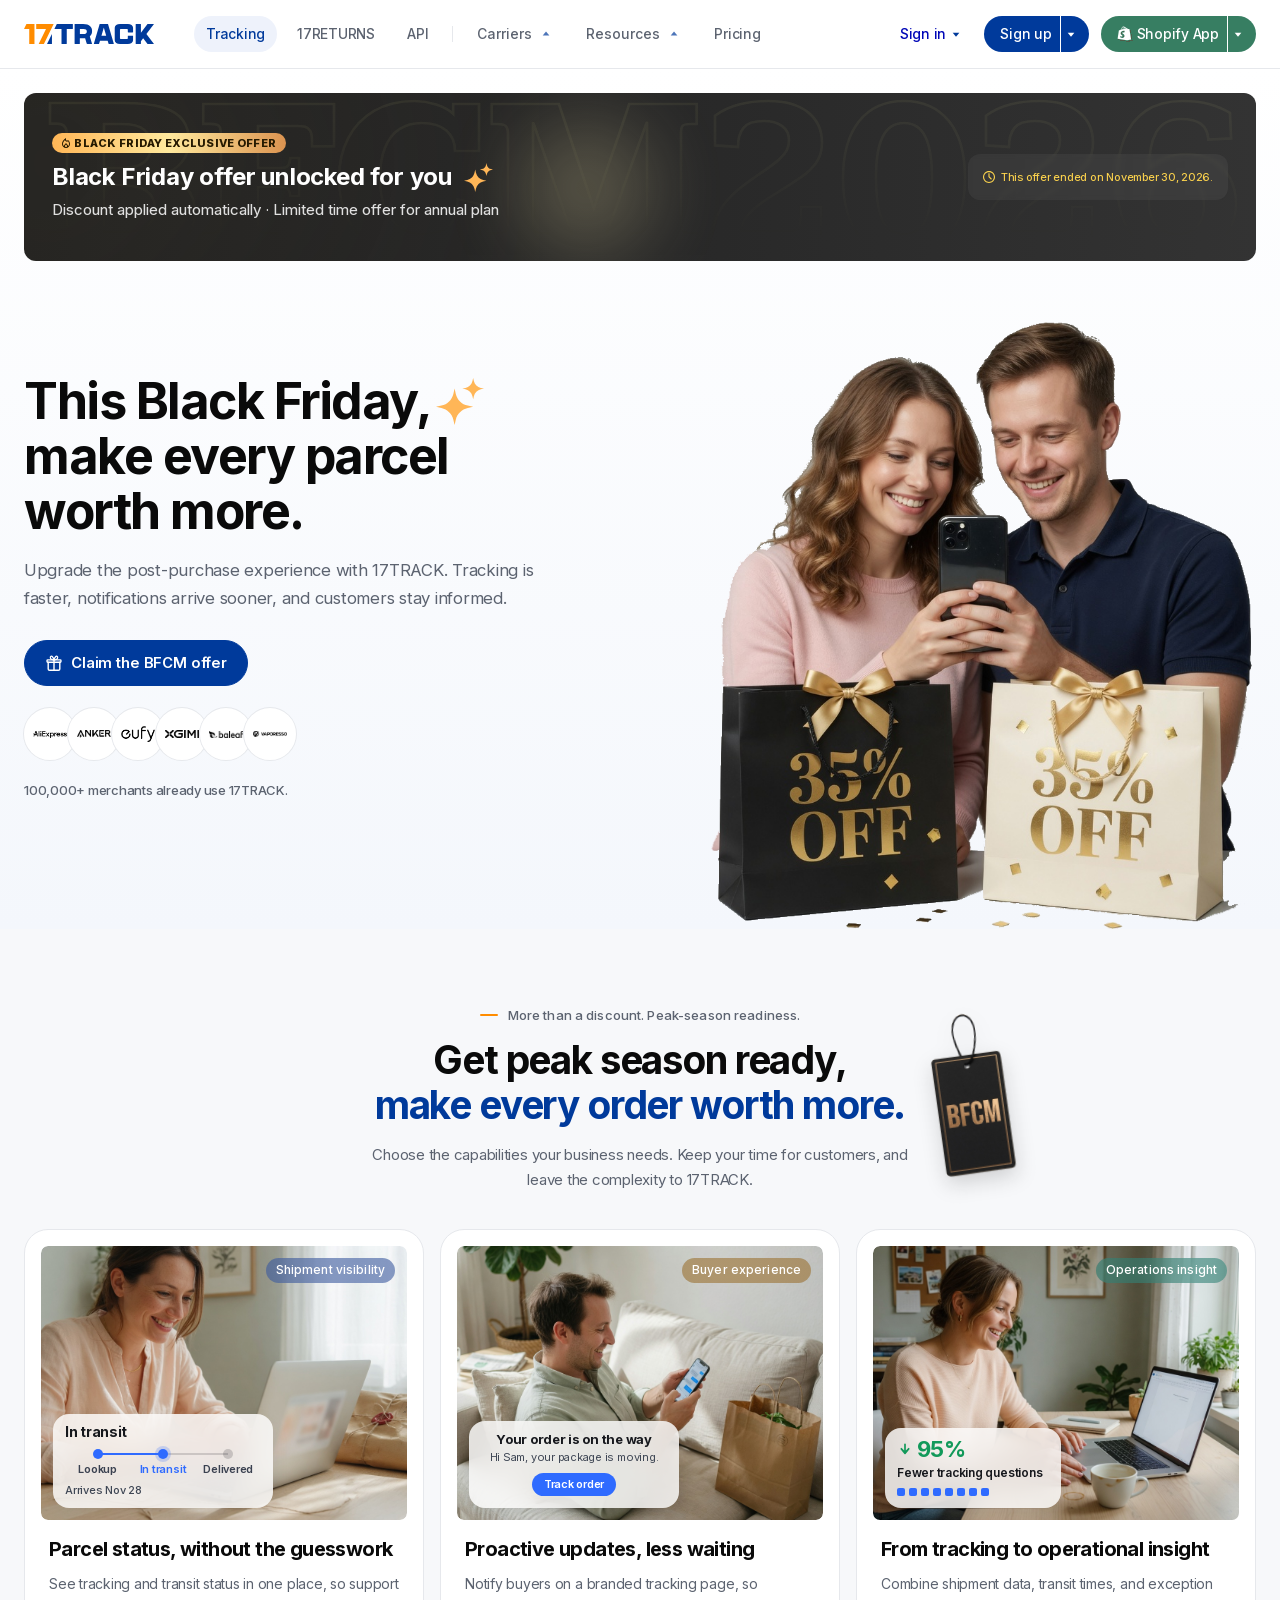
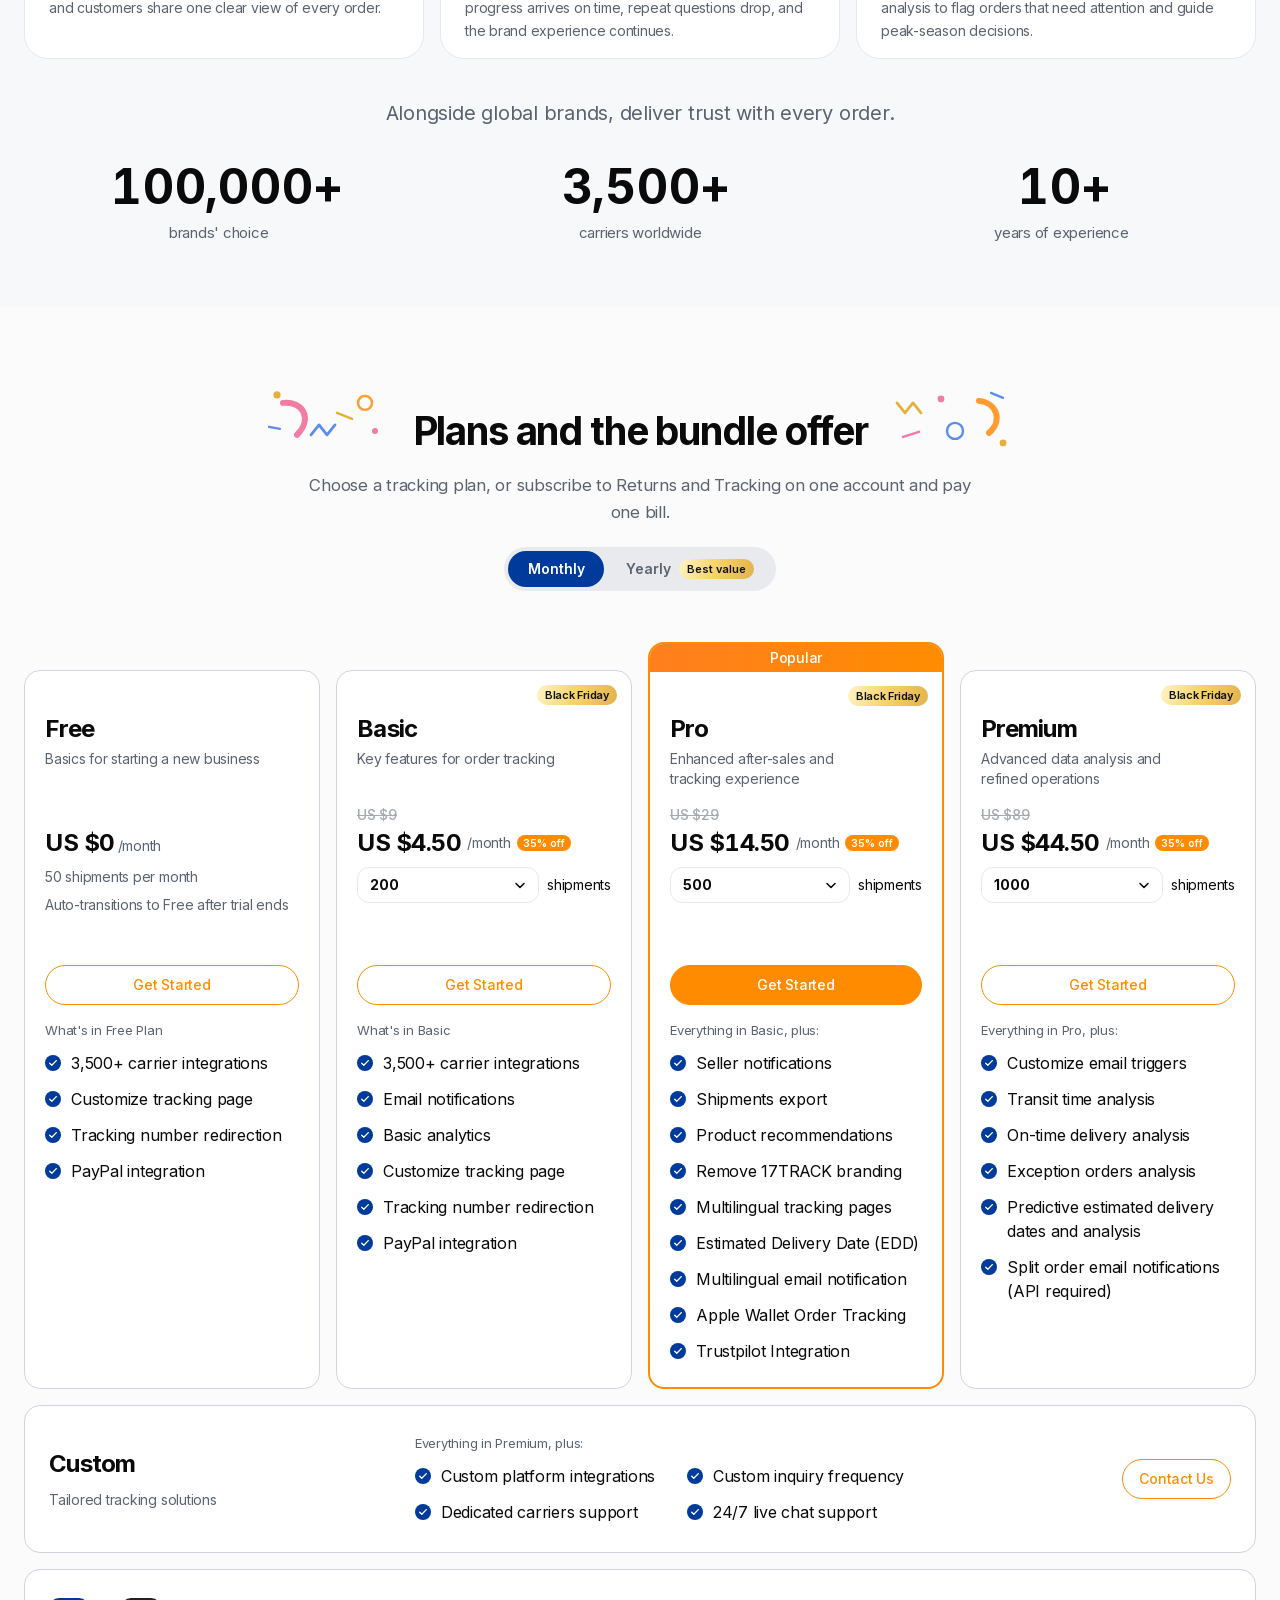
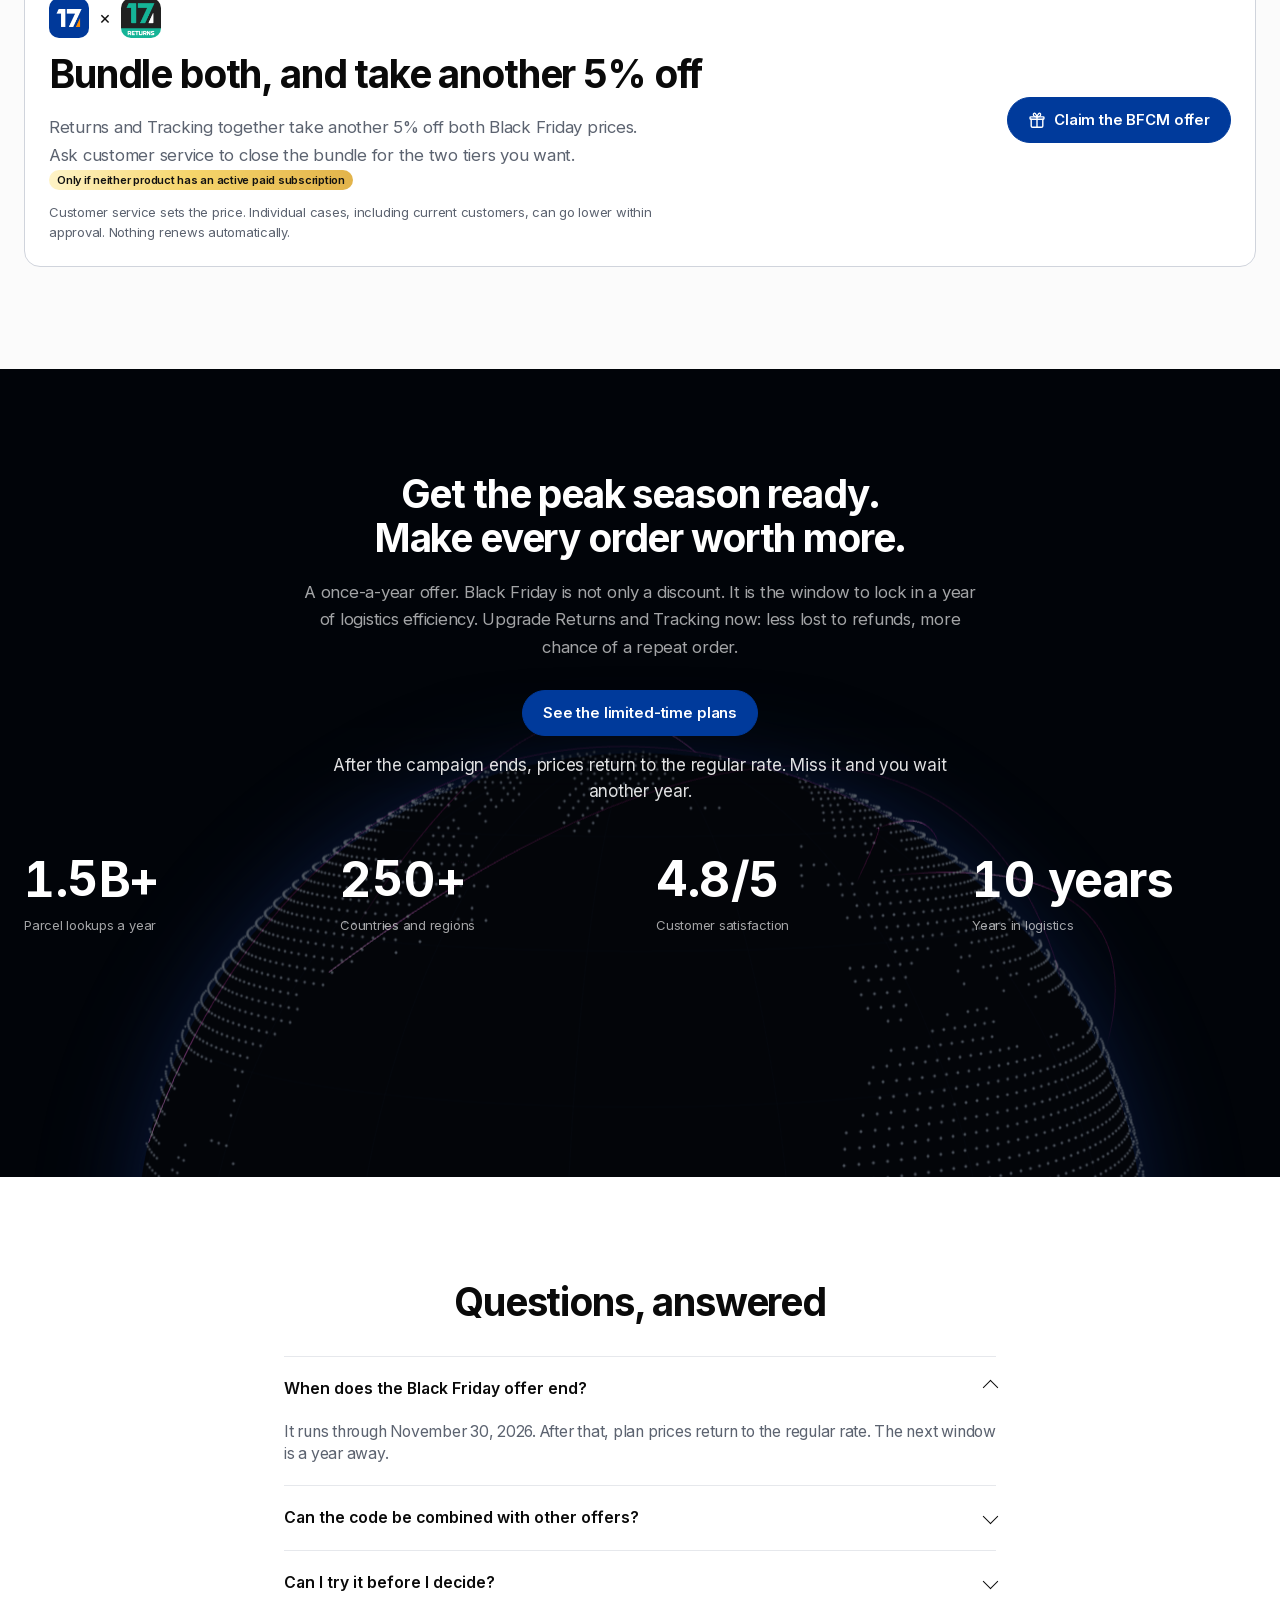
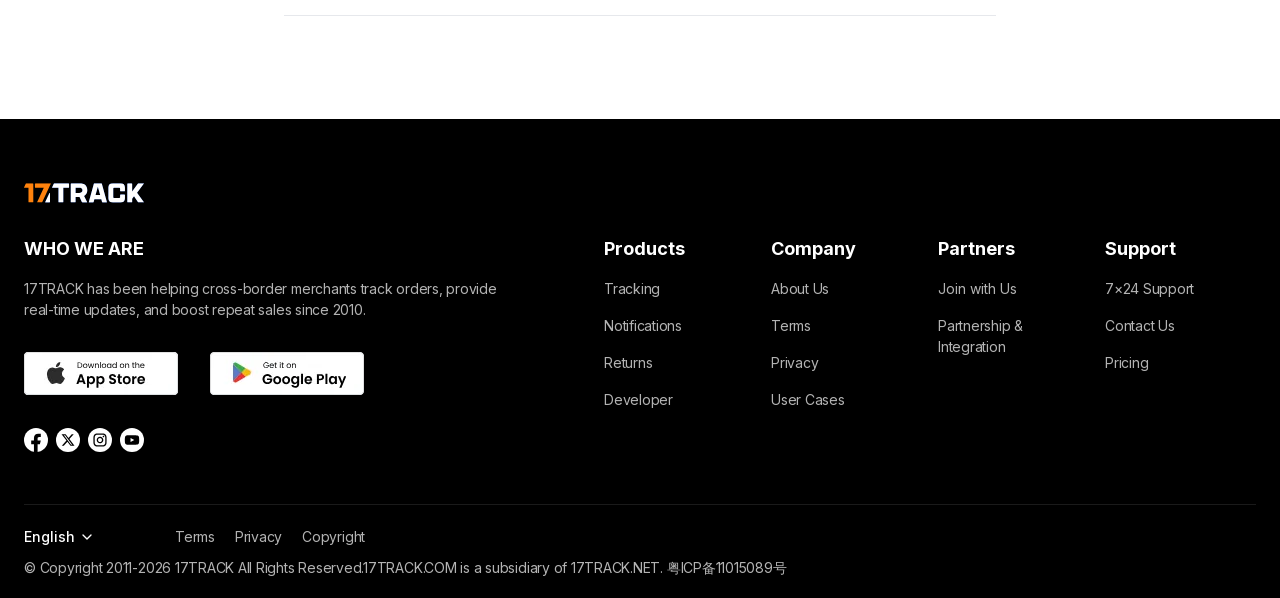
==== commit 7ce86302: "Keep the bundle marks in this site's assets so the offer icons load after deploy. Co-authored-by: Cu" ====
--- a/index.html
+++ b/index.html
@@ -322,9 +322,9 @@
           <section class="bundle-offer" id="price-bundle" aria-labelledby="price-bundle-title">
             <div class="bundle-copy">
               <div class="bundle-marks" aria-hidden="true">
-                <img class="bundle-mark" src="returns/bfcm/assets/icon-17track.png?v=3" alt="" width="40" height="40">
+                <img class="bundle-mark" src="assets/bundle-17track.png?v=3" alt="" width="40" height="40">
                 <span class="bundle-times">×</span>
-                <img class="bundle-mark" src="returns/bfcm/assets/icon-17returns.png?v=3" alt="" width="40" height="40">
+                <img class="bundle-mark" src="assets/bundle-17returns.png?v=3" alt="" width="40" height="40">
               </div>
               <h2 id="price-bundle-title">Bundle both, and take another 5% off</h2>
               <p class="lead">Returns and Tracking together take another 5% off both Black Friday prices. Ask customer service to close the bundle for the two tiers you want.</p>
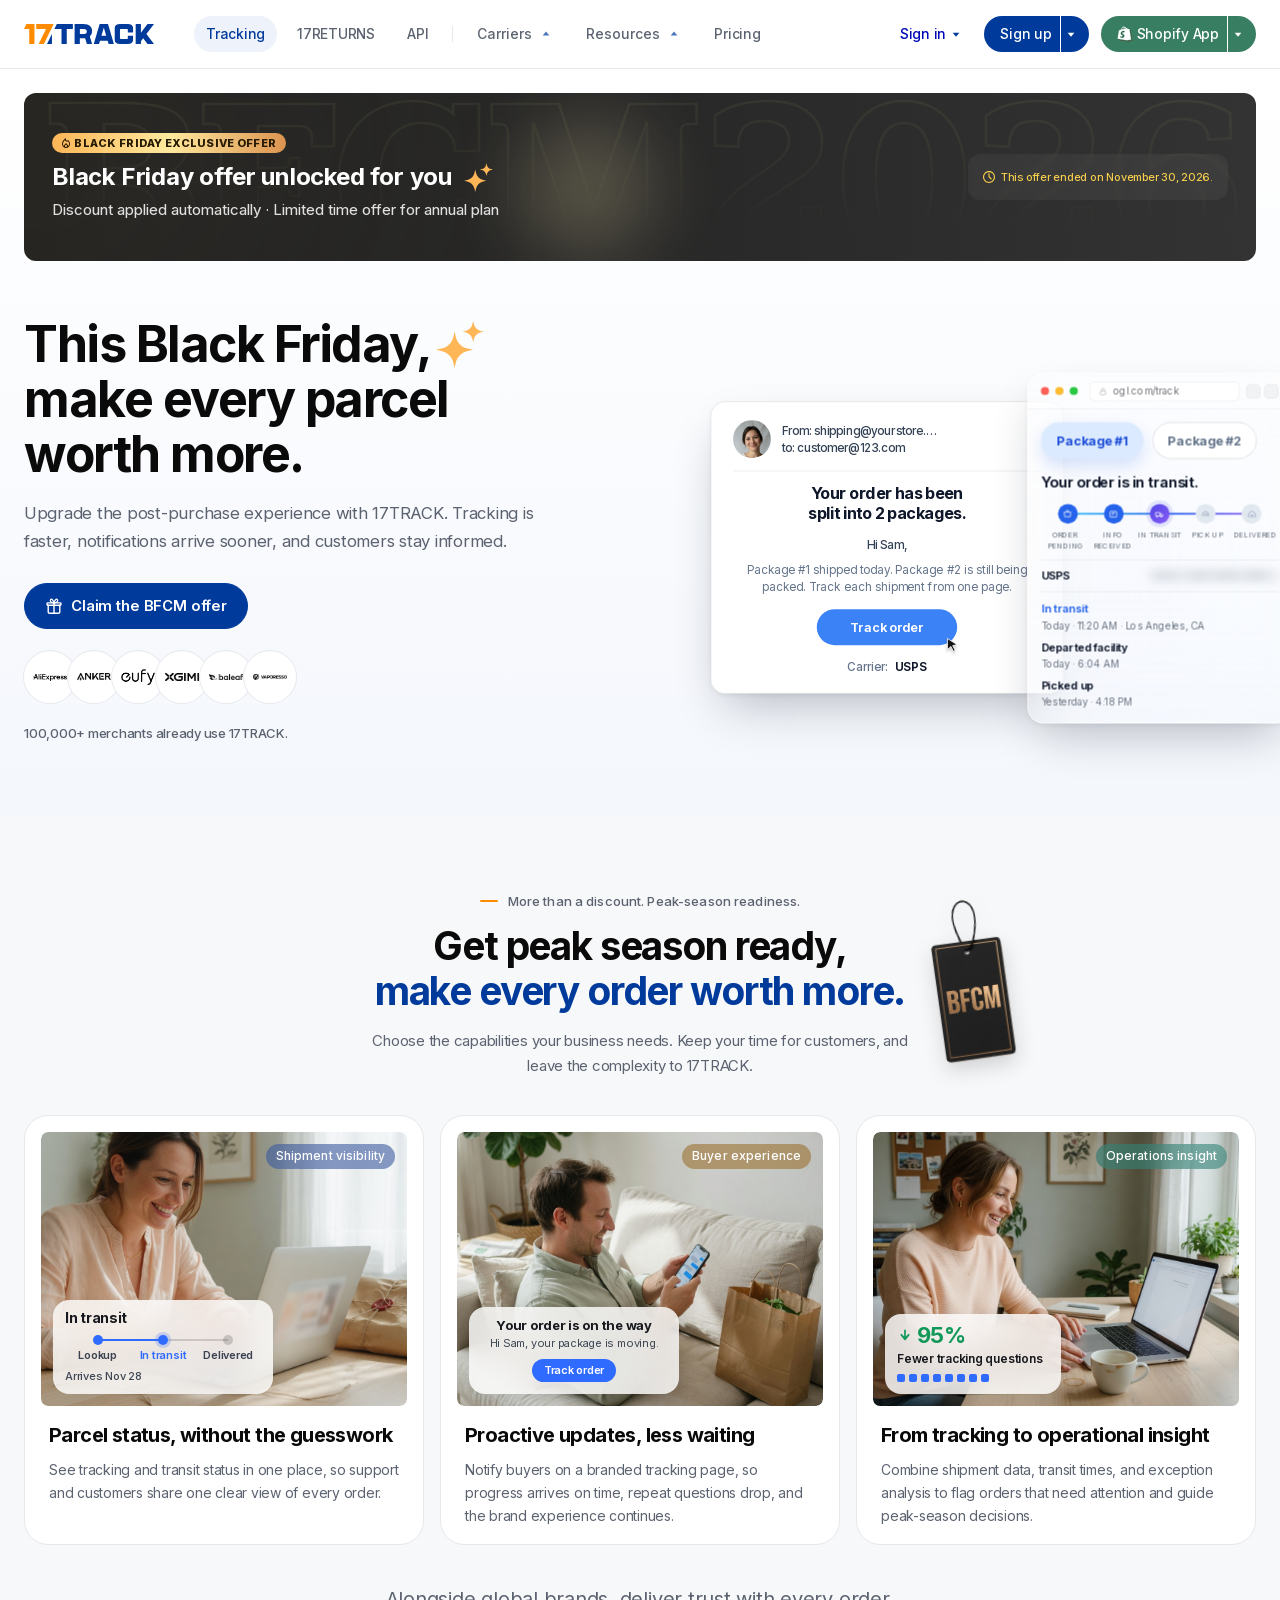
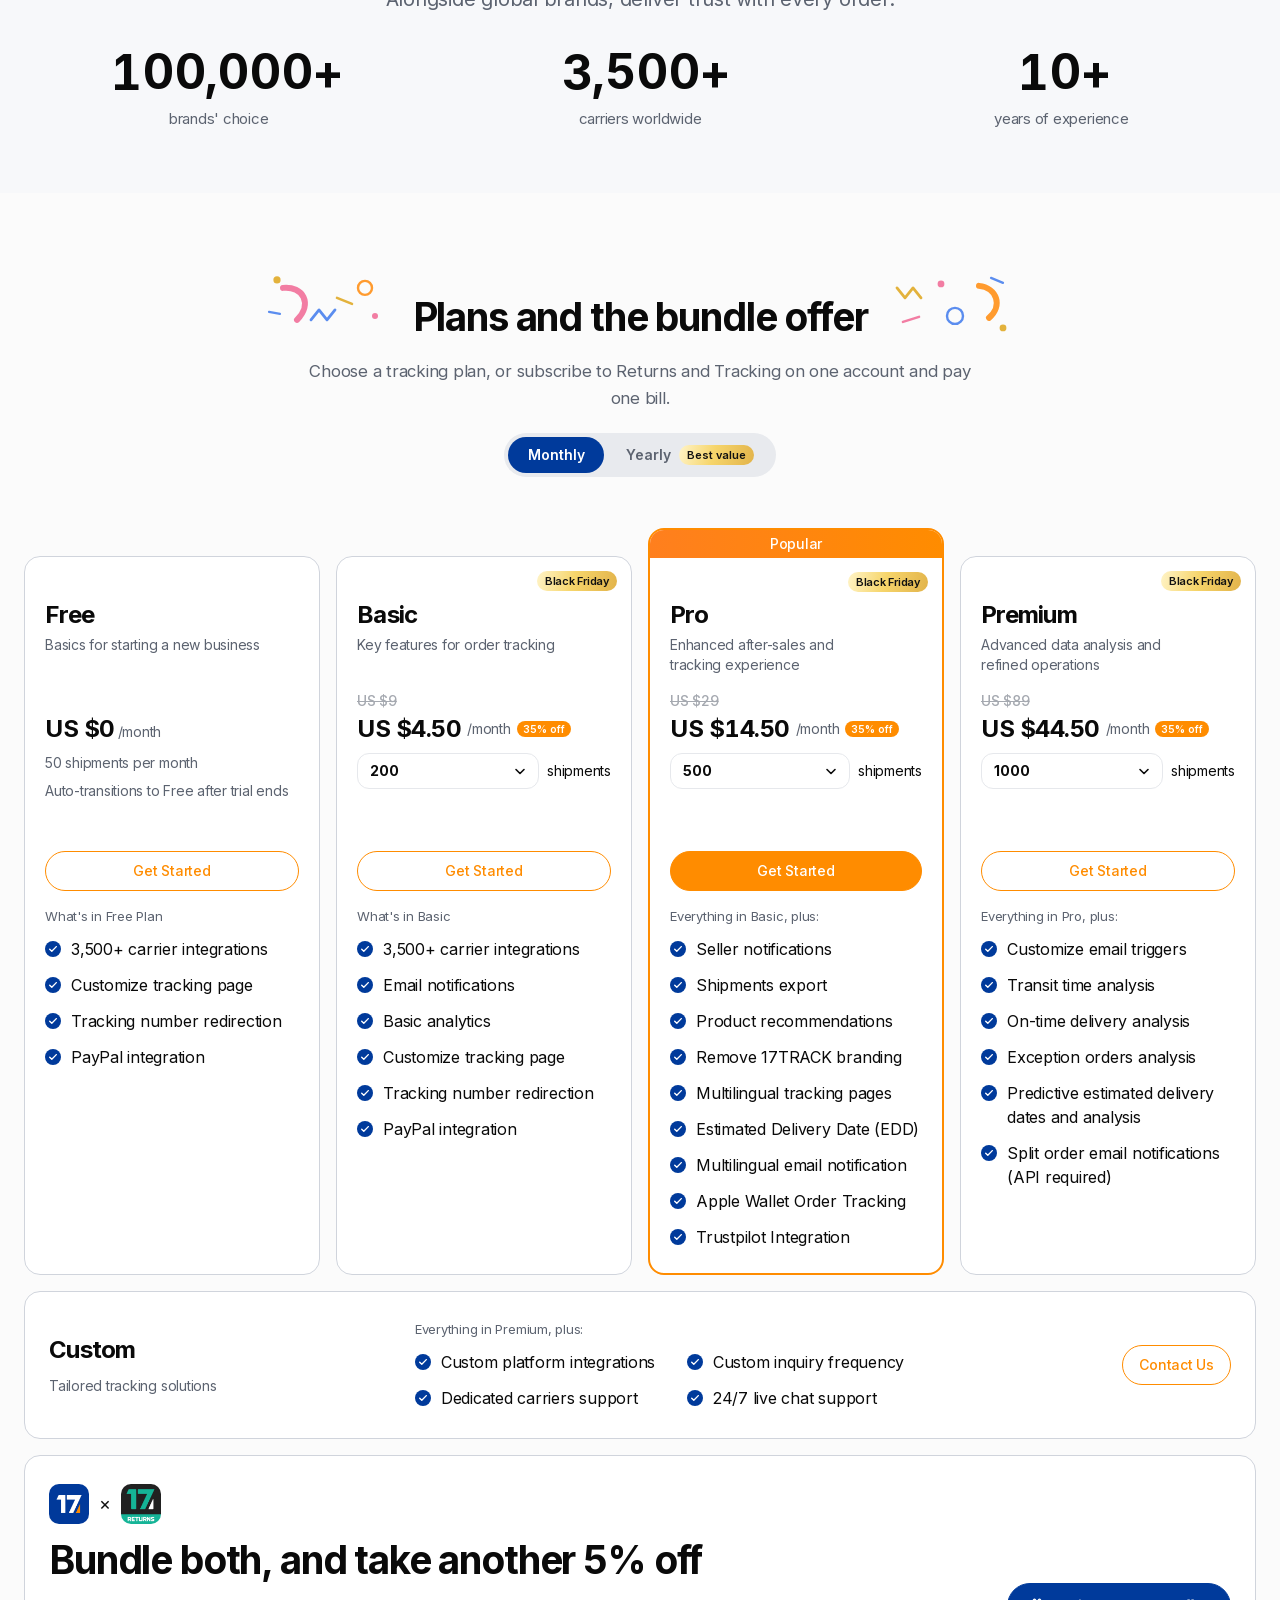
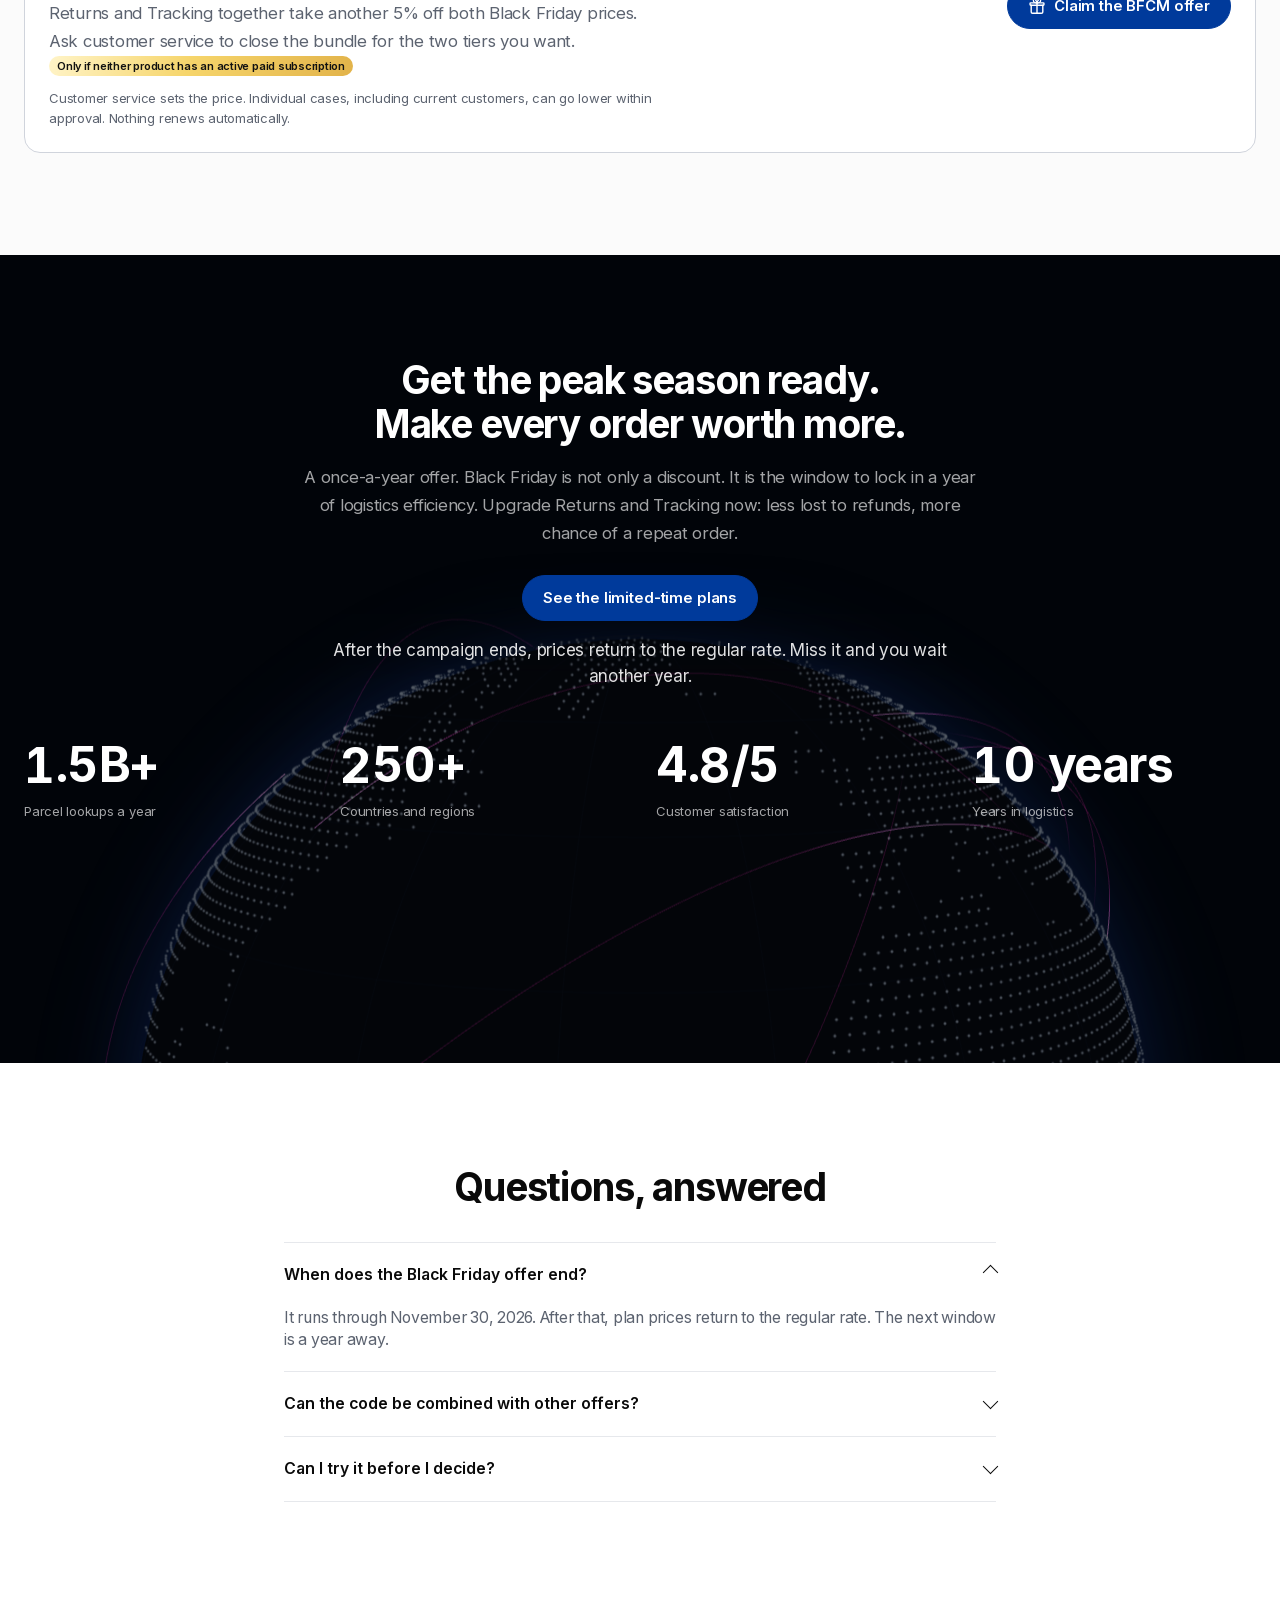
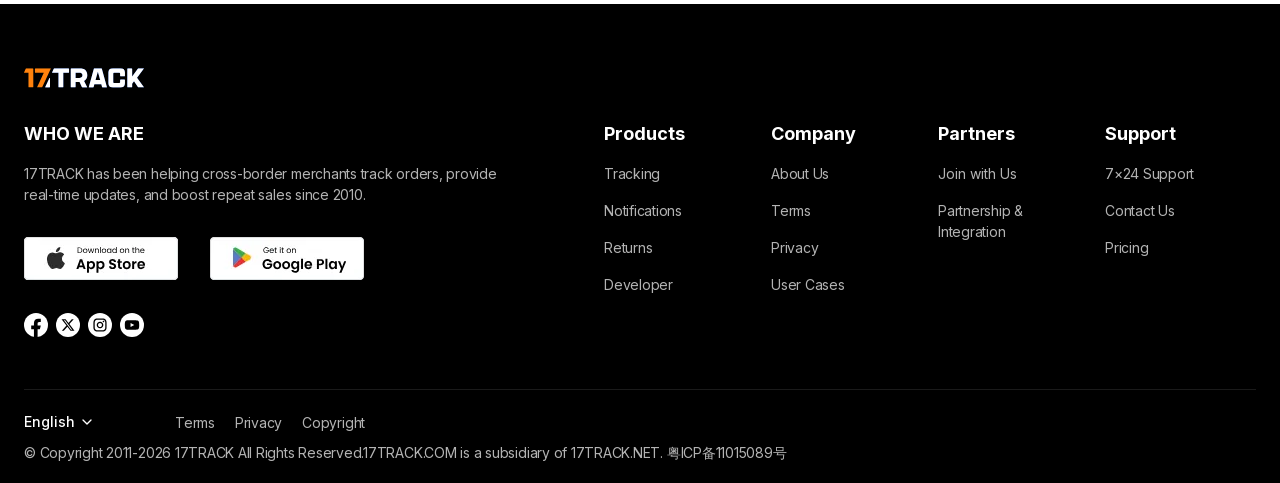
==== commit dfc6c558: "Replace the shopper hero with a split-order tracking mock so the Black Friday page shows the trackin" ====
--- a/index.html
+++ b/index.html
@@ -184,13 +184,70 @@
           <p class="proof">100,000+ merchants already use 17TRACK.</p>
         </div>
 
-        <figure class="hero-visual">
-          <img
-            src="assets/bfcm-hero-shoppers-bf6.png?v=6"
-            width="778"
-            height="868"
-            alt="Two shoppers holding black and cream bags printed 35% OFF, looking down at a phone turned toward them."
-          >
+        <figure class="hero-visual" aria-label="Split-order tracking: a shipping email and a branded tracking page">
+          <div class="hero-track">
+            <div class="hero-track-mail">
+              <div class="hero-track-mail-head">
+                <img class="hero-track-logo" src="assets/hero-track-avatar.png" width="42" height="42" alt="">
+                <div>
+                  <span>From: shipping@yourstore.…</span>
+                  <span>to: customer@123.com</span>
+                </div>
+              </div>
+              <h2>Your order has been split into 2 packages.</h2>
+              <p class="hero-track-hi">Hi Sam,</p>
+              <p class="hero-track-body">Package #1 shipped today. Package #2 is still being packed. Track each shipment from one page.</p>
+              <span class="hero-track-cta">
+                Track order
+                <i aria-hidden="true">
+                  <svg viewBox="0 0 24 24" width="18" height="18"><path fill="#111" stroke="#fff" stroke-width="1.2" d="M4.2 3.4l14.2 9.1-6.4 1.5 3.7 7.2-2.6 1.3-3.8-7.3-5.1 4.8z"/></svg>
+                </i>
+              </span>
+              <dl>
+                <div><dt>Carrier</dt><dd>USPS</dd></div>
+              </dl>
+            </div>
+            <div class="hero-track-page">
+              <div class="hero-track-browser">
+                <div class="hero-track-chrome">
+                  <span></span><span></span><span></span>
+                  <span class="hero-track-url">
+                    <svg viewBox="0 0 12 12" fill="none" aria-hidden="true"><rect x="2.5" y="5.5" width="7" height="5" rx="1.2" stroke="currentColor" stroke-width="1.1"/><path d="M4 5.5V4a2 2 0 014 0v1.5" stroke="currentColor" stroke-width="1.1" stroke-linecap="round"/></svg>
+                    ogl.com/track
+                  </span>
+                  <span class="hero-track-actions" aria-hidden="true"><i></i><i></i></span>
+                </div>
+                <div class="hero-track-body-page">
+                  <div class="hero-track-tabs">
+                    <span class="is-on">Package #1</span>
+                    <span>Package #2</span>
+                  </div>
+                  <div class="hero-track-status">
+                    <h3>Your order is in transit.</h3>
+                    <div class="hero-track-progress" aria-hidden="true">
+                      <i class="is-on"><svg viewBox="0 0 24 24" fill="none" stroke="currentColor" stroke-width="1.8"><path d="M4 7h16l-1.2 11H5.2L4 7z"/><path d="M9 7V5.5A3 3 0 0115 5.5V7"/></svg></i>
+                      <i class="is-on"><svg viewBox="0 0 24 24" fill="none" stroke="currentColor" stroke-width="1.8"><rect x="4" y="5" width="16" height="14" rx="1.5"/><path d="M8 9h8M8 13h5"/></svg></i>
+                      <i class="is-on is-now"><svg viewBox="0 0 24 24" fill="none" stroke="currentColor" stroke-width="1.8"><path d="M3 16V8h11v8H3z"/><path d="M14 11h4l3 3v2h-7v-5z"/><circle cx="7" cy="17.5" r="1.6"/><circle cx="17" cy="17.5" r="1.6"/></svg></i>
+                      <i><svg viewBox="0 0 24 24" fill="none" stroke="currentColor" stroke-width="1.8"><path d="M4 17V9l7-4 7 4v8"/><path d="M9 17v-5h6v5"/></svg></i>
+                      <i><svg viewBox="0 0 24 24" fill="none" stroke="currentColor" stroke-width="1.8"><path d="M4 20V10l8-6 8 6v10"/><path d="M10 20v-6h4v6"/></svg></i>
+                    </div>
+                    <div class="hero-track-labels">
+                      <span>Order pending</span><span>Info Received</span><span>In Transit</span><span>Pick Up</span><span>Delivered</span>
+                    </div>
+                    <div class="hero-track-carrier">
+                      <b>USPS</b>
+                      <span>9400 1000 0000 2849 1</span>
+                    </div>
+                    <ul>
+                      <li><strong>In transit</strong><span>Today · 11:20 AM · Los Angeles, CA</span></li>
+                      <li><strong>Departed facility</strong><span>Today · 6:04 AM</span></li>
+                      <li><strong>Picked up</strong><span>Yesterday · 4:18 PM</span></li>
+                    </ul>
+                  </div>
+                </div>
+              </div>
+            </div>
+          </div>
         </figure>
       </div>
     </section>
--- a/styles.css
+++ b/styles.css
@@ -494,31 +494,395 @@
 .hero-visual {
   margin: 0;
   width: 100%;
-  align-self: end;
-  display: flex;
-  align-items: flex-end;
+  align-self: center;
+  display: flex;
+  align-items: center;
   justify-content: flex-end;
-}
-
-.hero-visual img {
+  padding: 12px 0 48px;
+}
+
+.hero-track {
+  --os-mute: #6b7380;
+  display: flex;
+  flex-direction: row;
+  align-items: center;
+  justify-content: flex-end;
+  width: max-content;
+  max-width: 100%;
+  margin-left: auto;
+  margin-right: -36px;
+  font-family: Inter, "PingFang SC", "Microsoft YaHei", system-ui, sans-serif;
+  color: #0f172a;
+}
+
+.hero-track-mail {
+  position: relative;
+  z-index: 1;
+  flex: 0 0 auto;
+  width: 392px;
+  padding: 20px 24px 20px;
+  color: #0f172a;
+  background: #fff;
+  border: 1px solid rgba(15, 23, 42, 0.08);
+  border-radius: 16px;
+  box-shadow:
+    0 2px 5px rgba(15, 23, 42, 0.05),
+    0 24px 52px -16px rgba(15, 23, 42, 0.3);
+}
+
+.hero-track-mail-head {
+  display: flex;
+  align-items: center;
+  gap: 12px;
+  padding-bottom: 14px;
+  margin-bottom: 14px;
+  border-bottom: 1px solid rgba(15, 23, 42, 0.07);
+}
+
+.hero-track-logo {
+  width: 42px;
+  height: 42px;
+  border-radius: 50%;
+  flex: 0 0 42px;
+  object-fit: cover;
+  object-position: center 18%;
   display: block;
-  width: 85%;
-  height: auto;
+  background: #e2e8f0;
+}
+
+.hero-track-mail-head > div {
+  min-width: 0;
+}
+
+.hero-track-mail-head span {
+  display: block;
+  white-space: nowrap;
+  font-size: 13px;
+  line-height: 1.45;
+  color: #334155;
+  font-weight: 500;
+}
+
+.hero-track-mail h2 {
+  margin: 0 auto 14px;
+  max-width: 13em;
+  font-size: 18px;
+  font-weight: 700;
+  letter-spacing: -0.03em;
+  line-height: 1.22;
+  color: #0f172a;
+  text-align: center;
+}
+
+.hero-track-hi,
+.hero-track-body {
+  margin: 0 auto;
+  text-align: center;
+}
+
+.hero-track-hi {
+  margin-bottom: 8px;
+  font-size: 13px;
+  font-weight: 500;
+  color: #334155;
+}
+
+.hero-track-body {
+  max-width: 26em;
+  margin-bottom: 14px;
+  padding: 0 8px;
+  font-size: 13px;
+  line-height: 1.5;
+  color: #64748b;
+}
+
+.hero-track-cta {
+  position: relative;
+  display: flex;
+  align-self: center;
+  width: max-content;
+  align-items: center;
+  justify-content: center;
+  min-width: 156px;
+  height: 40px;
+  padding: 0 22px;
+  margin: 0 auto 16px;
+  border-radius: 999px;
+  background: #3b82f6;
+  color: #fff;
+  font-size: 14px;
+  font-weight: 650;
+  letter-spacing: -0.01em;
+}
+
+.hero-track-cta i {
+  position: absolute;
+  right: -4px;
+  bottom: -8px;
+  width: 18px;
+  height: 18px;
+  pointer-events: none;
+  filter: drop-shadow(0 2px 2px rgba(15, 23, 42, 0.25));
+}
+
+.hero-track-mail dl {
+  margin: 0 auto;
+  width: max-content;
+  display: grid;
+  grid-template-columns: auto auto;
+  column-gap: 8px;
+  font-size: 13px;
+  line-height: 1.35;
+  color: #64748b;
+}
+
+.hero-track-mail dl div { display: contents; }
+.hero-track-mail dt { margin: 0; font-weight: 500; }
+.hero-track-mail dt::after { content: ":"; }
+.hero-track-mail dd { margin: 0; font-weight: 650; color: #0f172a; }
+
+.hero-track-page {
+  position: relative;
+  z-index: 2;
+  width: 400px;
   max-width: none;
-  max-height: none;
-  object-fit: contain;
-  object-position: center bottom;
-}
-
-@media (min-width: 901px) {
-  .hero-visual img {
-    width: 85%;
-    height: auto;
-    max-width: none;
-    max-height: none;
-    object-fit: contain;
-    object-position: center bottom;
-    flex: none;
+  margin-left: -40px;
+  border-radius: 18px;
+  box-shadow:
+    0 2px 5px rgba(15, 23, 42, 0.05),
+    0 24px 52px -16px rgba(15, 23, 42, 0.3);
+}
+
+.hero-track-browser {
+  border-radius: 18px;
+  overflow: hidden;
+  background: linear-gradient(180deg, rgba(255, 255, 255, 0.34), rgba(255, 255, 255, 0.16));
+  -webkit-backdrop-filter: blur(56px) saturate(1.8);
+  backdrop-filter: blur(56px) saturate(1.8);
+  border: 1px solid rgba(255, 255, 255, 0.55);
+}
+
+.hero-track-chrome {
+  height: 40px;
+  display: flex;
+  align-items: center;
+  gap: 7px;
+  padding: 0 14px;
+  background: rgba(255, 255, 255, 0.2);
+  border-bottom: 1px solid rgba(15, 23, 42, 0.05);
+}
+
+.hero-track-chrome > span:nth-child(-n + 3) {
+  width: 9px;
+  height: 9px;
+  border-radius: 50%;
+  box-shadow: inset 0 0 0 0.5px rgba(0, 0, 0, 0.08);
+}
+
+.hero-track-chrome > span:nth-child(1) { background: #ff5f57; }
+.hero-track-chrome > span:nth-child(2) { background: #febc2e; }
+.hero-track-chrome > span:nth-child(3) { background: #28c840; }
+
+.hero-track-url {
+  margin-left: 6px;
+  flex: 1;
+  height: 22px;
+  max-width: 220px;
+  border-radius: 6px;
+  background: rgba(255, 255, 255, 0.9);
+  border: 1px solid rgba(15, 23, 42, 0.06);
+  color: #71717a;
+  font-size: 11px;
+  display: flex;
+  align-items: center;
+  gap: 6px;
+  padding: 0 9px;
+}
+
+.hero-track-url svg {
+  width: 10px;
+  height: 10px;
+  opacity: 0.45;
+  flex: none;
+}
+
+.hero-track-actions {
+  margin-left: auto;
+  display: flex;
+  gap: 4px;
+}
+
+.hero-track-actions i {
+  width: 16px;
+  height: 16px;
+  border-radius: 5px;
+  background: rgba(15, 23, 42, 0.04);
+  border: 1px solid rgba(15, 23, 42, 0.05);
+}
+
+.hero-track-body-page {
+  padding: 12px 14px 14px;
+  color: #0f172a;
+}
+
+.hero-track-tabs {
+  display: flex;
+  gap: 10px;
+  margin: 2px 0 14px;
+}
+
+.hero-track-tabs span {
+  display: inline-flex;
+  padding: 9px 16px;
+  border-radius: 999px;
+  border: 1px solid rgba(15, 23, 42, 0.12);
+  font-size: 14px;
+  font-weight: 700;
+  letter-spacing: -0.01em;
+  color: #64748b;
+  background: #fff;
+}
+
+.hero-track-tabs span.is-on {
+  color: #1d4ed8;
+  border-color: transparent;
+  background: #dbeafe;
+  box-shadow: 0 8px 18px rgba(37, 99, 235, 0.18);
+}
+
+.hero-track-status h3 {
+  margin: 0 0 12px;
+  font-size: 16px;
+  font-weight: 650;
+  letter-spacing: -0.02em;
+}
+
+.hero-track-progress {
+  display: grid;
+  grid-template-columns: repeat(5, 1fr);
+  align-items: center;
+  position: relative;
+  margin: 0 4px;
+}
+
+.hero-track-progress::before {
+  content: "";
+  position: absolute;
+  left: 10%;
+  right: 10%;
+  top: 50%;
+  height: 2px;
+  background: linear-gradient(90deg, #38bdf8 0%, #2563eb 55%, #8b5cf6 100%);
+  transform: translateY(-50%);
+}
+
+.hero-track-progress i {
+  position: relative;
+  z-index: 1;
+  width: 22px;
+  height: 22px;
+  margin: 0 auto;
+  border-radius: 50%;
+  display: grid;
+  place-items: center;
+  background: #e2e8f0;
+  color: #94a3b8;
+}
+
+.hero-track-progress i.is-on {
+  background: #2563eb;
+  color: #f4f7fb;
+}
+
+.hero-track-progress i.is-now {
+  background: linear-gradient(135deg, #4f46e5 0%, #8b5cf6 100%);
+  box-shadow: 0 0 0 4px rgba(99, 102, 241, 0.16);
+}
+
+.hero-track-progress svg {
+  width: 11px;
+  height: 11px;
+}
+
+.hero-track-labels {
+  display: grid;
+  grid-template-columns: repeat(5, 1fr);
+  margin: 6px 0 10px;
+  font-size: 8px;
+  letter-spacing: 0.02em;
+  text-transform: uppercase;
+  color: var(--os-mute);
+  text-align: center;
+}
+
+.hero-track-carrier {
+  display: flex;
+  align-items: center;
+  justify-content: space-between;
+  gap: 8px;
+  padding: 8px 0;
+  border-top: 1px solid rgba(15, 23, 42, 0.08);
+  border-bottom: 1px solid rgba(15, 23, 42, 0.08);
+  font-size: 12px;
+}
+
+.hero-track-carrier b { font-weight: 650; }
+
+.hero-track-carrier span {
+  color: var(--os-mute);
+  font-variant-numeric: tabular-nums;
+  filter: blur(6px);
+  user-select: none;
+}
+
+.hero-track-status ul {
+  list-style: none;
+  margin: 10px 0 0;
+  padding: 0;
+  display: grid;
+  gap: 7px;
+}
+
+.hero-track-status li strong {
+  display: block;
+  font-size: 12px;
+  font-weight: 650;
+}
+
+.hero-track-status li:first-child strong { color: #2563eb; }
+
+.hero-track-status li span {
+  display: block;
+  margin-top: 1px;
+  font-size: 11px;
+  color: var(--os-mute);
+}
+
+@media (max-width: 1280px) {
+  .hero-track {
+    transform: scale(0.9);
+    transform-origin: right center;
+  }
+}
+
+@media (max-width: 900px) {
+  .hero-visual {
+    justify-content: center;
+    padding-bottom: 8px;
+  }
+
+  .hero-track {
+    transform: none;
+    width: 100%;
+    flex-direction: column;
+    align-items: stretch;
+    gap: 16px;
+  }
+
+  .hero-track-mail,
+  .hero-track-page {
+    width: 100%;
+    margin-left: 0;
   }
 }
 
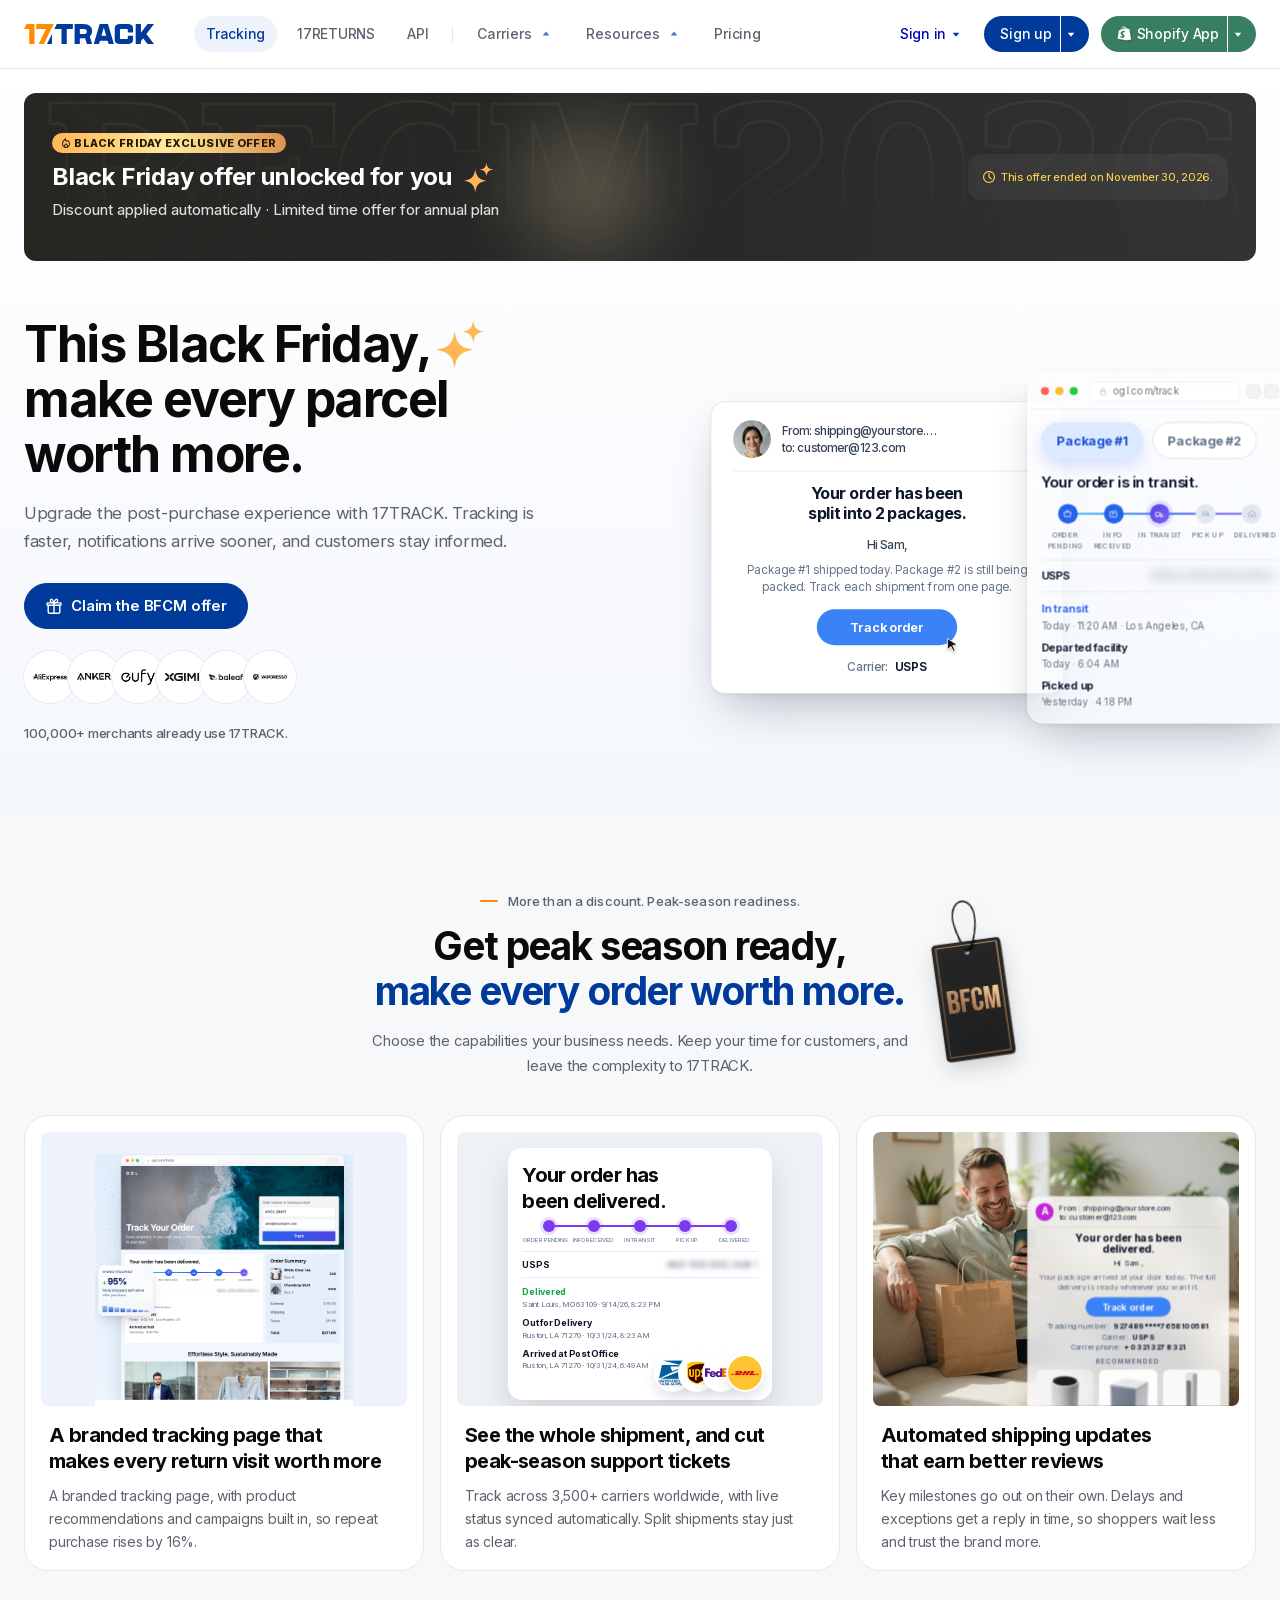
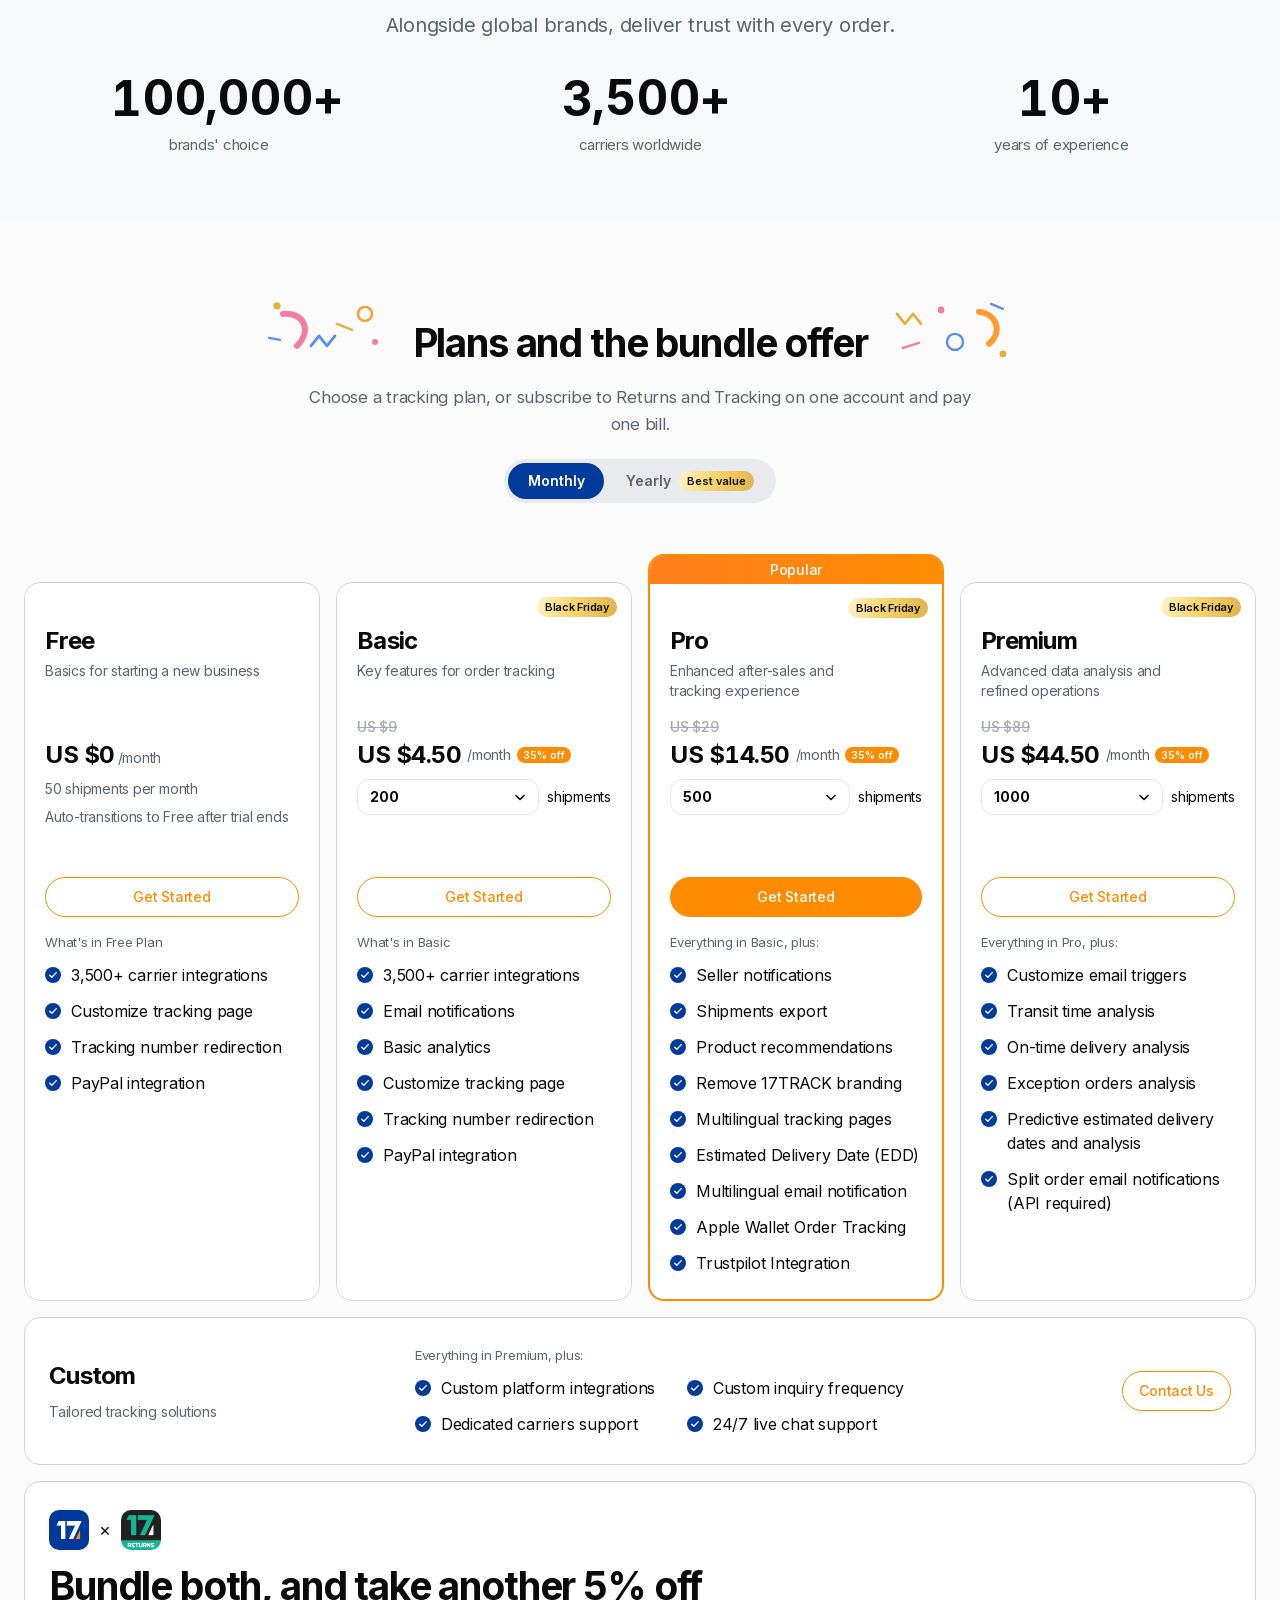
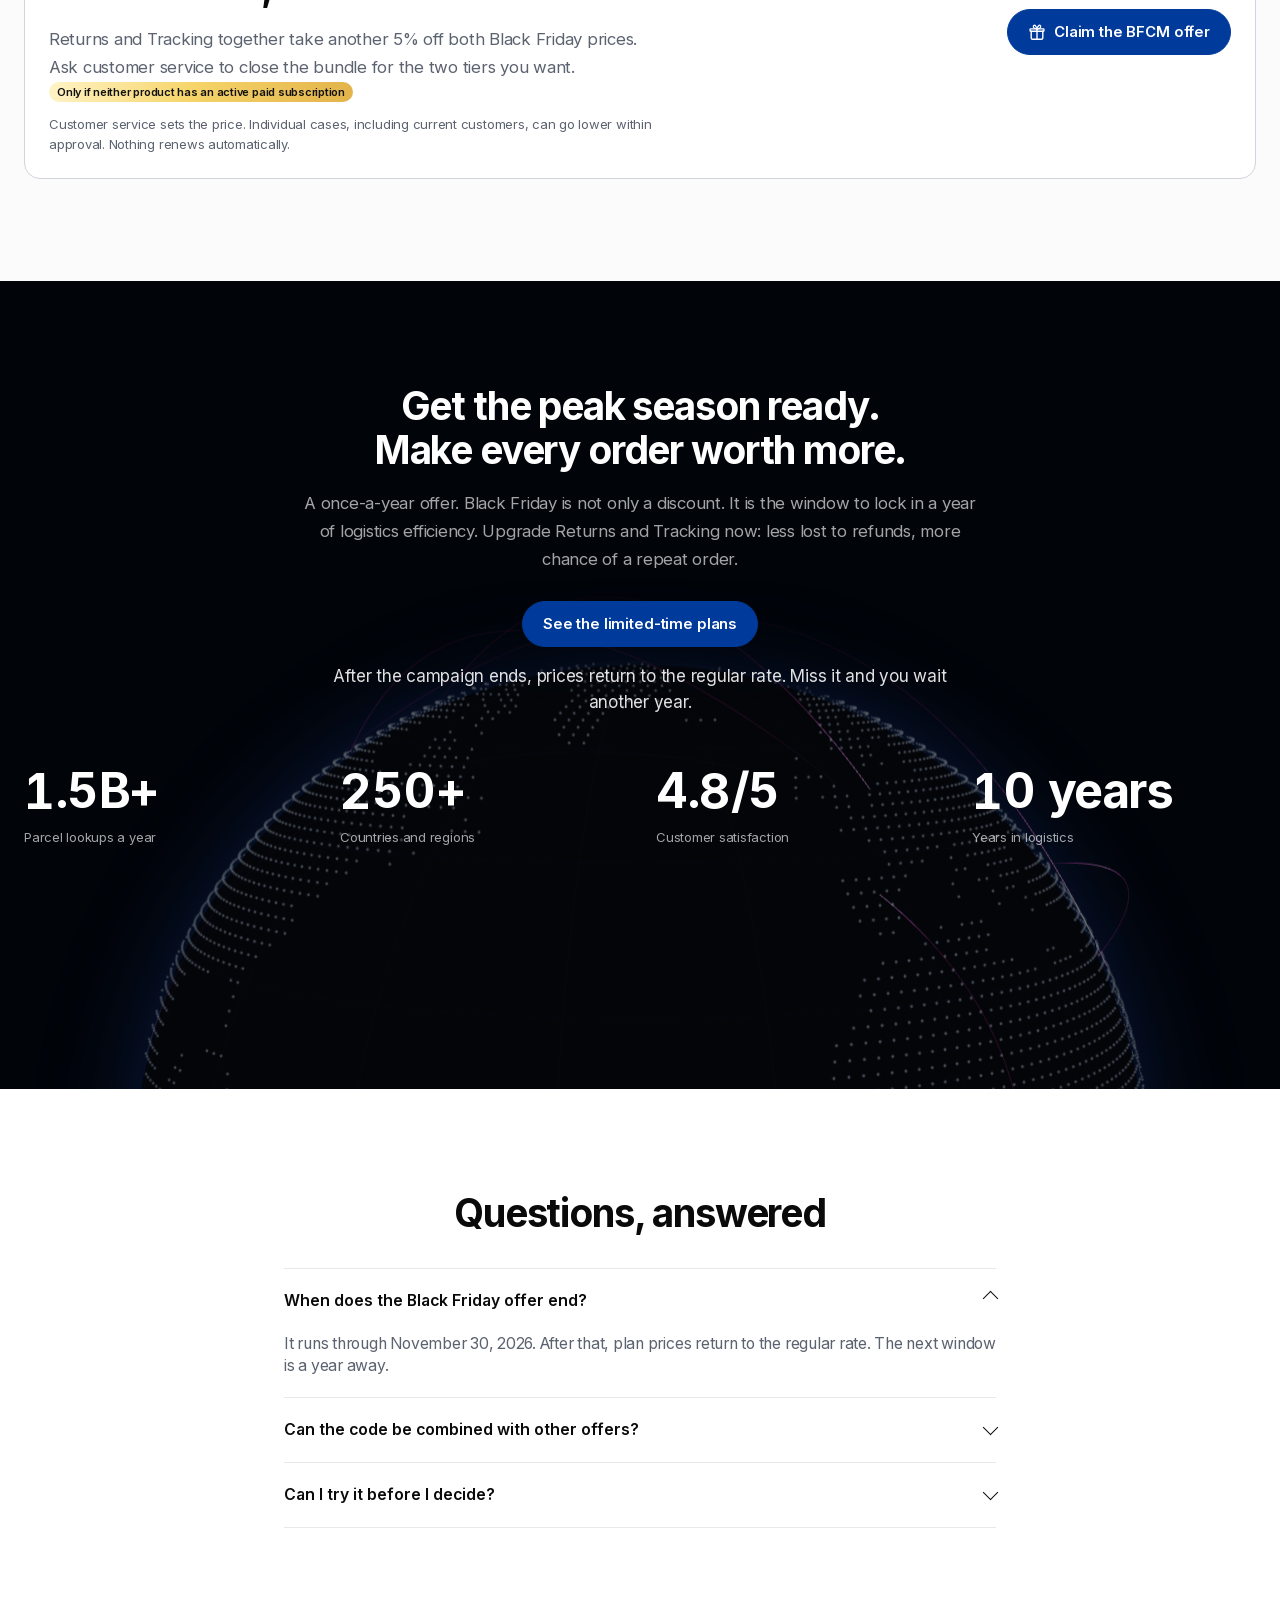
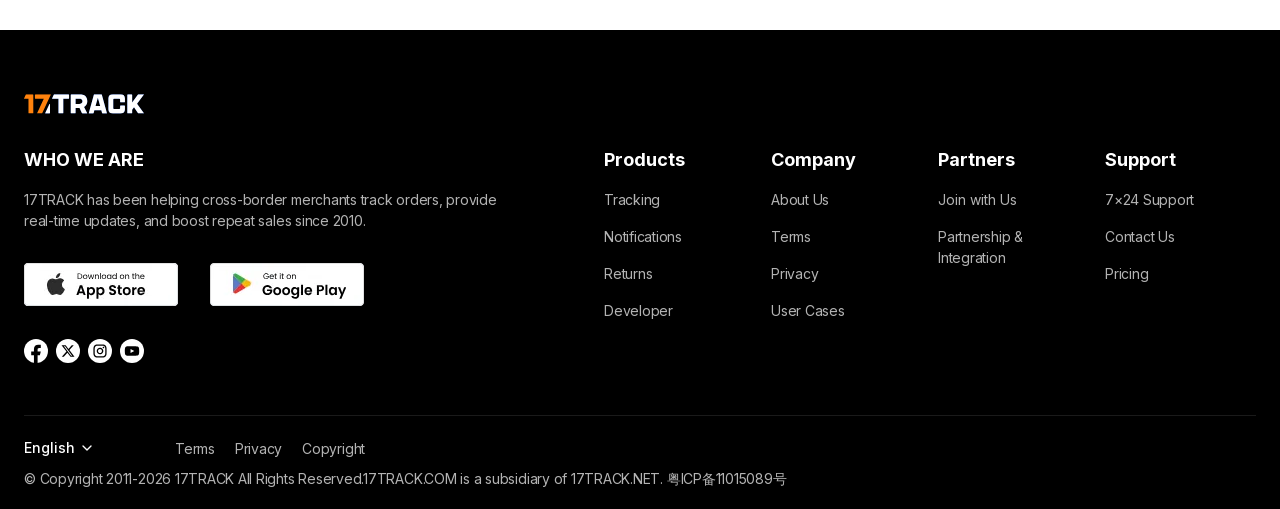
==== commit cc1e8bcf: "Tighten the peak-season tracking cards so the shipment panel and email mock fit the photos. Drop the" ====
--- a/index.html
+++ b/index.html
@@ -6,7 +6,7 @@
   <title>Black Friday 2026 — 17TRACK</title>
   <meta name="description" content="17TRACK Black Friday 2026. Official Order Tracking, 17RETURNS, and API pricing.">
   <link rel="stylesheet" href="assets/fonts/fonts.css">
-  <link rel="stylesheet" href="styles.css?v=44">
+  <link rel="stylesheet" href="styles.css?v=65">
   <link rel="icon" href="data:image/svg+xml,%3Csvg xmlns='http://www.w3.org/2000/svg' viewBox='0 0 32 32'%3E%3Crect width='32' height='32' rx='8' fill='%23003a9b'/%3E%3C/svg%3E">
 </head>
 <body>
@@ -267,61 +267,76 @@
 
         <ul class="ready-cards">
           <li class="ready-card">
-            <div class="ready-photo-frame">
-              <img class="ready-photo" src="assets/ready-visibility-6.jpg?v=6" width="1280" height="720" alt="A customer checking in-transit and delivered parcel status on a laptop.">
-              <p class="ready-cat">Shipment visibility</p>
-              <div class="ready-float ready-track">
-                <p class="ready-track-title">In transit</p>
-                <ol class="ready-track-steps">
-                  <li class="is-done">
-                    <span class="ready-track-dot" aria-hidden="true"></span>
-                    <span class="ready-track-label">Lookup</span>
-                  </li>
-                  <li class="is-current">
-                    <span class="ready-track-dot" aria-hidden="true"></span>
-                    <span class="ready-track-label">In transit</span>
-                  </li>
-                  <li>
-                    <span class="ready-track-dot" aria-hidden="true"></span>
-                    <span class="ready-track-label">Delivered</span>
-                  </li>
-                </ol>
-                <p class="ready-track-where">Arrives Nov 28</p>
-              </div>
+            <div class="ready-photo-frame ready-photo-frame--page">
+              <img class="ready-page" src="assets/ready-tracking-page.png" width="1368" height="1338" alt="A branded tracking page with order status, product recommendations, and a 95% drop in WISMO inquiries.">
             </div>
             <div class="ready-card-copy">
-              <h3>Parcel status, without the guesswork</h3>
-              <p>See tracking and transit status in one place, so support and customers share one clear view of every order.</p>
+              <h3>A branded tracking page that makes every return visit worth more</h3>
+              <p>A branded tracking page, with product recommendations and campaigns built in, so repeat purchase rises by 16%.</p>
+            </div>
+          </li>
+          <li class="ready-card">
+            <div class="ready-photo-frame ready-photo-frame--track">
+              <div class="ready-ot" aria-hidden="true">
+                <div class="ready-ot-panel">
+                  <h3>Your order has been delivered.</h3>
+                  <div class="ready-ot-progress">
+                    <i></i><i></i><i></i><i></i><i class="is-now"></i>
+                  </div>
+                  <div class="ready-ot-labels">
+                    <span>Order pending</span><span>Info received</span><span>In transit</span><span>Pick up</span><span>Delivered</span>
+                  </div>
+                  <div class="ready-ot-carrier"><b>USPS</b><span>9400 1000 0000 2849 1</span></div>
+                  <ul>
+                    <li><strong>Delivered</strong><span>Saint Louis, MO 63109 · 9/14/26, 8:23 PM</span></li>
+                    <li><strong>Out for Delivery</strong><span>Ruston, LA 71270 · 10/31/24, 8:23 AM</span></li>
+                    <li><strong>Arrived at Post Office</strong><span>Ruston, LA 71270 · 10/31/24, 6:49 AM</span></li>
+                  </ul>
+                  <div class="ready-ot-logos" aria-hidden="true">
+                    <img src="assets/carriers/usps.png" alt="">
+                    <img src="assets/carriers/ups.png" alt="">
+                    <img src="assets/carriers/fedex.png" alt="">
+                    <img src="assets/carriers/dhl-express.png" alt="">
+                  </div>
+                </div>
+              </div>
+            </div>
+            <div class="ready-card-copy">
+              <h3>See the whole shipment, and cut peak-season support tickets</h3>
+              <p>Track across 3,500+ carriers worldwide, with live status synced automatically. Split shipments stay just as clear.</p>
             </div>
           </li>
           <li class="ready-card">
             <div class="ready-photo-frame">
-              <img class="ready-photo" src="assets/ready-updates-6.jpg?v=6" width="1280" height="720" alt="A shopper reading a delivery notification on a phone.">
-              <p class="ready-cat">Buyer experience</p>
-              <div class="ready-float ready-mail">
-                <p class="ready-mail-title">Your order is on the way</p>
-                <p class="ready-mail-body">Hi Sam, your package is moving.</p>
-                <span class="ready-mail-btn">Track order</span>
+              <img class="ready-photo" src="assets/ready-updates-7.png?v=8" width="1280" height="720" alt="A shopper reading an order update on his phone, with a shopping bag beside him.">
+              <div class="ready-float ready-note">
+                <div class="ready-note-head">
+                  <span>A</span>
+                  <div>
+                    <p>From: shipping@yourstore.com</p>
+                    <p>to: customer@123.com</p>
+                  </div>
+                </div>
+                <p class="ready-note-title">Your order has been delivered.</p>
+                <p class="ready-note-hi">Hi Sam,</p>
+                <p class="ready-note-body">Your package arrived at your door today. The full delivery is ready whenever you want it.</p>
+                <span class="ready-note-cta">Track order</span>
+                <dl>
+                  <div><dt>Tracking number</dt><dd>927489****7658100581</dd></div>
+                  <div><dt>Carrier</dt><dd>USPS</dd></div>
+                  <div><dt>Carrier phone</dt><dd>+0 321 3278 321</dd></div>
+                </dl>
+                <p class="ready-note-label">Recommended</p>
+                <div class="ready-note-picks">
+                  <img src="assets/email/pick-1.jpg" alt="">
+                  <img src="assets/email/pick-2.jpg" alt="">
+                  <img src="assets/email/pick-3.jpg" alt="">
+                </div>
               </div>
             </div>
             <div class="ready-card-copy">
-              <h3>Proactive updates, less waiting</h3>
-              <p>Notify buyers on a branded tracking page, so progress arrives on time, repeat questions drop, and the brand experience continues.</p>
-            </div>
-          </li>
-          <li class="ready-card">
-            <div class="ready-photo-frame">
-              <img class="ready-photo" src="assets/ready-insight-6.jpg?v=6" width="1280" height="720" alt="An operations lead reviewing transit times and exception orders.">
-              <p class="ready-cat">Operations insight</p>
-              <div class="ready-float ready-insight">
-                <p class="ready-insight-stat"><svg viewBox="0 0 16 16" aria-hidden="true"><path fill="currentColor" d="M8 2.4a.85.85 0 0 1 .85.85v6.15l2.2-2.2a.85.85 0 1 1 1.2 1.2L8.6 13.05a.85.85 0 0 1-1.2 0L3.75 8.4a.85.85 0 1 1 1.2-1.2l2.2 2.2V3.25A.85.85 0 0 1 8 2.4Z"/></svg><span>95%</span></p>
-                <p class="ready-insight-note">Fewer tracking questions</p>
-                <div class="ready-insight-plot" aria-hidden="true"><i></i><i></i><i></i><i></i><i></i><i></i><i></i><i></i></div>
-              </div>
-            </div>
-            <div class="ready-card-copy">
-              <h3>From tracking to operational insight</h3>
-              <p>Combine shipment data, transit times, and exception analysis to flag orders that need attention and guide peak-season decisions.</p>
+              <h3>Automated shipping updates that earn better reviews</h3>
+              <p>Key milestones go out on their own. Delays and exceptions get a reply in time, so shoppers wait less and trust the brand more.</p>
             </div>
           </li>
         </ul>
--- a/styles.css
+++ b/styles.css
@@ -3137,6 +3137,139 @@
   border-radius: 7px;
   overflow: hidden;
 }
+
+.ready-photo-frame--page {
+  aspect-ratio: 4 / 3;
+  display: flex;
+  align-items: flex-end;
+  justify-content: center;
+  padding: 22px 18px 0;
+  background: #eef3fb;
+}
+
+.ready-photo-frame--track {
+  aspect-ratio: 4 / 3;
+  background: #eef1f5;
+}
+
+.ready-ot { position: absolute; inset: 0; overflow: visible; }
+.ready-ot-panel { position: relative; width: 72%; margin: 16px auto 0; padding: 14px 14px 22px; border-radius: 14px; background: #fff; color: #0f172a; box-shadow: 0 16px 32px rgba(15, 23, 42, 0.12); }
+.ready-ot-panel h3 { margin: 0 0 6px; font-size: 11px; font-weight: 750; line-height: 1.25; letter-spacing: -0.02em; }
+.ready-ot-progress { position: relative; display: grid; grid-template-columns: repeat(5, 1fr); margin: 0 4px; }
+.ready-ot-progress::before { content: ""; position: absolute; left: 10%; right: 10%; top: 5px; height: 2px; background: #7c3aed; }
+.ready-ot-progress i { position: relative; z-index: 1; width: 12px; height: 12px; margin: 0 auto; border-radius: 50%; background: #7c3aed; box-shadow: 0 0 0 3px rgba(124, 58, 237, 0.16); }
+.ready-ot-labels { display: grid; grid-template-columns: repeat(5, 1fr); margin: 4px 0 7px; color: #94a3b8; font-size: 5.5px; font-weight: 700; letter-spacing: 0.02em; text-align: center; text-transform: uppercase; }
+.ready-ot-carrier { display: flex; justify-content: space-between; gap: 8px; padding: 6px 0; border-top: 1px solid #e8edf5; border-bottom: 1px solid #e8edf5; font-size: 9px; }
+.ready-ot-carrier span { color: #64748b; filter: blur(2.5px); }
+.ready-ot-panel ul { margin: 7px 0 0; padding: 0; list-style: none; }
+.ready-ot-panel li { margin-bottom: 6px; }
+.ready-ot-panel li strong { display: block; font-size: 9px; }
+.ready-ot-panel li:first-child strong { color: #16a34a; }
+.ready-ot-panel li span { display: block; color: #64748b; font-size: 7.5px; }
+.ready-ot-logos {
+  position: absolute;
+  right: 10px;
+  bottom: 10px;
+  z-index: 2;
+  display: flex;
+  align-items: center;
+}
+.ready-ot-logos img {
+  width: 34px;
+  height: 34px;
+  margin-left: -10px;
+  border-radius: 50%;
+  object-fit: cover;
+  background: #fff;
+  box-shadow: 0 0 0 2px #fff, 0 6px 14px rgba(15, 23, 42, 0.16);
+}
+.ready-ot-logos img:first-child { margin-left: 0; }
+
+.ready-page {
+  display: block;
+  width: auto;
+  height: 100%;
+  max-width: 100%;
+  object-fit: contain;
+}
+
+.ready-btp { position: absolute; inset: 0; overflow: hidden; }
+
+.ready-btp-browser,
+.ready-btp-track,
+.ready-btp-ai,
+.ready-btp-arrivals {
+  position: absolute;
+  background: #fff;
+  box-shadow: 0 16px 36px -16px rgba(15, 23, 42, 0.38);
+}
+
+.ready-btp-browser {
+  left: 4%;
+  top: 4%;
+  width: 72%;
+  height: 54%;
+  border-radius: 12px;
+  overflow: hidden;
+  z-index: 1;
+}
+
+.ready-btp-nav { display: flex; align-items: center; gap: 6px; height: 22px; padding: 0 8px; }
+.ready-btp-pill { width: 28px; height: 6px; border-radius: 999px; background: #dbeafe; flex: none; }
+.ready-btp-links { display: flex; justify-content: center; gap: 7px; flex: 1; min-width: 0; color: #94a3b8; font-size: 6px; font-weight: 600; white-space: nowrap; }
+.ready-btp-links .is-on { color: #0f172a; font-weight: 750; }
+.ready-btp-tools { display: flex; gap: 4px; color: #334155; }
+.ready-btp-tools svg { width: 8px; height: 8px; }
+.ready-btp-hero { position: relative; height: calc(100% - 22px); }
+.ready-btp-hero img, .ready-btp-arrivals img { width: 100%; height: 100%; object-fit: cover; display: block; }
+.ready-btp-hero img { object-position: 62% 42%; }
+.ready-btp-hero > div { position: absolute; left: 8px; top: 12px; color: #fff; }
+.ready-btp-hero strong { display: block; font-size: 16px; font-weight: 800; line-height: 0.92; letter-spacing: -0.04em; }
+.ready-btp-hero p { margin: 4px 0 0; font-size: 6px; }
+.ready-btp-hero span, .ready-btp-arrivals span { display: inline-flex; margin-top: 5px; padding: 2px 5px; border-radius: 2px; background: #fff; color: #e11d68; font-size: 5.5px; font-weight: 800; letter-spacing: 0.05em; }
+
+.ready-btp-track { left: 46%; top: 16%; z-index: 3; width: 50%; padding: 8px; border-radius: 10px; }
+.ready-btp-tabs { display: flex; gap: 4px; margin-bottom: 6px; }
+.ready-btp-tabs span { height: 14px; padding: 0 6px; border-radius: 999px; border: 1px solid #e5e7eb; color: #64748b; font-size: 6px; font-weight: 650; line-height: 14px; }
+.ready-btp-tabs .is-on { border-color: transparent; background: #f4eadc; color: #3f3a34; }
+.ready-btp-track > p { margin: 0 0 3px; color: #94a3b8; font-size: 5.5px; font-weight: 750; letter-spacing: 0.08em; text-transform: uppercase; }
+.ready-btp-field, .ready-btp-select { display: flex; align-items: center; height: 16px; padding: 0 6px; border: 1px solid #e5e7eb; border-radius: 4px; color: #94a3b8; font-size: 6.5px; }
+.ready-btp-email { display: flex; gap: 4px; margin-top: 4px; }
+.ready-btp-select { width: 46px; flex: none; justify-content: space-between; color: #334155; font-weight: 650; }
+.ready-btp-select i { width: 0; height: 0; border-left: 2px solid transparent; border-right: 2px solid transparent; border-top: 3px solid #64748b; }
+.ready-btp-email .ready-btp-field { flex: 1; min-width: 0; }
+.ready-btp-submit { display: flex; align-items: center; justify-content: center; height: 18px; margin-top: 5px; border-radius: 4px; background: #d7be9a; color: #fff; font-size: 6.5px; font-weight: 800; letter-spacing: 0.06em; text-transform: uppercase; }
+
+.ready-btp-ai { left: 3%; top: 48%; z-index: 4; width: 48%; padding: 8px 8px 7px; border-radius: 12px; }
+.ready-btp-ai-head, .ready-btp-ai li, .ready-btp-vars li { display: flex; align-items: center; gap: 4px; }
+.ready-btp-ai-head svg { width: 10px; height: 10px; flex: none; }
+.ready-btp-ai-head strong { color: #0f172a; font-size: 8px; }
+.ready-btp-ai-head em, .ready-btp-vars .is-live { margin-left: auto; padding: 1px 5px; border-radius: 999px; background: #22c55e; color: #fff; font-style: normal; font-size: 6px; font-weight: 750; }
+.ready-btp-label { margin: 6px 0 2px; color: #0f172a; font-size: 7px; font-weight: 750; }
+.ready-btp-ai ul { margin: 0; padding: 0; list-style: none; }
+.ready-btp-ai li { min-height: 16px; }
+.ready-btp-ai li i { width: 12px; height: 12px; border-radius: 4px; flex: none; }
+.ready-btp-ai li i.is-purple { background: #ede9fe; }
+.ready-btp-ai li i.is-pink { background: #fce7f3; }
+.ready-btp-ai li i.is-green { background: #dcfce7; }
+.ready-btp-ai li i.is-amber { background: #fef3c7; }
+.ready-btp-ai li span { display: flex; flex-direction: column; min-width: 0; color: #0f172a; font-size: 6.5px; font-weight: 700; line-height: 1.1; }
+.ready-btp-ai small { color: #94a3b8; font-size: 5.5px; font-weight: 500; }
+.ready-btp-ai li b { margin-left: auto; width: 16px; height: 9px; border-radius: 999px; background: #3b82f6; position: relative; flex: none; }
+.ready-btp-ai li b::after { content: ""; position: absolute; top: 1px; right: 1px; width: 7px; height: 7px; border-radius: 50%; background: #fff; }
+.ready-btp-vars li { min-height: 14px; }
+.ready-btp-vars i { width: 9px; height: 9px; border-radius: 2px; background: #e5e7eb; }
+.ready-btp-vars span { color: #334155; font-size: 6.5px; font-weight: 650; }
+.ready-btp-vars em { margin-left: auto; padding: 1px 4px; border: 1px solid #e5e7eb; border-radius: 999px; color: #64748b; font-style: normal; font-size: 5.5px; }
+.ready-btp-new { width: fit-content; margin: 5px auto 0; padding: 2px 7px; border: 1px solid #e5e7eb; border-radius: 999px; color: #64748b; font-size: 6px; font-weight: 650; }
+
+.ready-btp-arrivals { right: 3%; top: 52%; z-index: 4; width: 44%; height: 42%; border-radius: 12px; overflow: hidden; background: #0b3f86; }
+.ready-btp-arrivals img { object-position: 72% 30%; }
+.ready-btp-arrivals > div { position: relative; z-index: 1; padding: 10px 10px 0; color: #fff; }
+.ready-btp-arrivals strong { display: block; font-size: 13px; font-weight: 800; line-height: 0.95; }
+.ready-btp-arrivals i { display: block; width: 16px; height: 1px; margin: 5px 0 4px; background: rgba(255, 255, 255, 0.85); }
+.ready-btp-arrivals p { margin: 0; font-size: 6.5px; }
+.ready-btp-arrivals span { margin-top: 6px; border-radius: 999px; color: #0f172a; letter-spacing: 0.03em; }
 
 .ready-photo {
   display: block;
@@ -3244,76 +3377,83 @@
   letter-spacing: -0.02em;
 }
 
-.ready-track-steps {
-  display: grid;
-  grid-template-columns: repeat(3, minmax(0, 1fr));
+.ready-picks,
+.ready-pkgs {
   margin: 8px 0 0;
   padding: 0;
   list-style: none;
 }
 
-.ready-track-steps li {
-  position: relative;
-  display: flex;
-  flex-direction: column;
-  align-items: center;
-  gap: 4px;
+.ready-picks li,
+.ready-pkgs li {
+  display: grid;
+  list-style: none;
+}
+
+.ready-picks li::marker,
+.ready-pkgs li::marker { content: none; }
+
+.ready-pick-thumb {
+  width: 28px;
+  height: 28px;
+  border-radius: 8px;
+  background:
+    linear-gradient(135deg, rgba(255, 255, 255, 0.35), transparent 46%),
+    #d7c4ae;
+}
+
+.ready-pick-thumb.is-alt { background: linear-gradient(135deg, #efe7dc, #c9b7a2); }
+
+.ready-picks li > span:last-child {
+  display: block;
   min-width: 0;
-  text-align: center;
-}
-
-.ready-track-steps li:not(:last-child)::before {
-  content: "";
-  position: absolute;
-  top: 4px;
-  left: 50%;
-  z-index: 0;
-  width: 100%;
-  height: 2px;
-  background: rgba(22, 24, 29, 0.16);
-}
-
-.ready-track-steps li.is-done::before { background: #2f6bff; }
-
-.ready-track-dot {
-  position: relative;
-  z-index: 1;
-  width: 10px;
-  height: 10px;
-  border-radius: 50%;
-  background: rgba(22, 24, 29, 0.18);
-}
-
-.ready-track-steps .is-done .ready-track-dot,
-.ready-track-steps .is-current .ready-track-dot {
-  background: #2f6bff;
-}
-
-.ready-track-steps .is-current .ready-track-dot {
-  box-shadow: 0 0 0 3px rgba(47, 107, 255, 0.22);
-}
-
-.ready-track-label {
-  color: #3a4150;
-  font-size: 11px;
-  font-weight: 600;
+  color: #16181d;
+  font-size: 12px;
+  font-weight: 650;
   line-height: 1.2;
 }
 
-.ready-track-steps .is-current .ready-track-label { color: #2f6bff; }
-
-.ready-track-where {
-  margin-top: 7px;
-  color: #3e4654;
+.ready-picks li span span {
+  display: block;
+  margin-top: 1px;
+  color: #667085;
+  font-size: 10px;
+  font-weight: 500;
+}
+
+.ready-picks { display: grid; gap: 8px; }
+
+.ready-pkgs { display: grid; gap: 6px; text-align: left; }
+
+.ready-pkgs li {
+  grid-template-columns: minmax(0, 1fr) auto;
+  gap: 8px;
+  align-items: baseline;
+}
+
+.ready-picks li {
+  grid-template-columns: 28px minmax(0, 1fr);
+  gap: 8px;
+  align-items: center;
+}
+
+.ready-pkgs b {
+  color: #16181d;
+  font-size: 12px;
+  font-weight: 700;
+}
+
+.ready-pkgs span {
+  color: #667085;
   font-size: 11px;
   font-weight: 500;
-  line-height: 1.3;
+  white-space: nowrap;
 }
 
 .ready-mail {
   bottom: 12px;
   left: 12px;
-  width: min(210px, calc(100% - 72px));
+  width: min(236px, calc(100% - 48px));
   padding: 10px 12px 12px;
   border-radius: 16px;
   text-align: center;
@@ -3346,52 +3486,128 @@
   line-height: 1.2;
 }
 
-.ready-insight {
-  bottom: 12px;
-  left: 12px;
-  width: min(176px, calc(100% - 84px));
-  padding: 10px 12px 12px;
-  border-radius: 16px;
-}
-
-.ready-insight-stat {
-  display: flex;
-  align-items: center;
-  gap: 4px;
-  color: #12995a;
-  font-size: 22px;
+.ready-note {
+  bottom: -28px;
+  right: 10px;
+  left: auto;
+  width: 246px;
+  padding: 8px 10px 8px;
+  border-radius: 14px;
+  text-align: center;
+  transform: scale(0.82);
+  transform-origin: right bottom;
+}
+
+.ready-note-head {
+  display: flex;
+  align-items: center;
+  gap: 7px;
+  padding-bottom: 6px;
+  margin-bottom: 6px;
+  border-bottom: 1px solid rgba(15, 23, 42, 0.07);
+  text-align: left;
+}
+
+.ready-note-head > span {
+  width: 22px;
+  height: 22px;
+  border-radius: 50%;
+  flex: none;
+  display: grid;
+  place-items: center;
+  background: #c026d3;
+  color: #fff;
+  font-size: 12px;
   font-weight: 700;
-  line-height: 1;
+}
+
+.ready-note-head p {
+  margin: 0;
+  color: #334155;
+  font-size: 9px;
+  font-weight: 500;
+  line-height: 1.25;
+}
+
+.ready-note-title {
+  margin: 0 auto;
+  max-width: 15em;
+  color: #0f172a;
+  font-size: 12.5px;
+  font-weight: 750;
+  line-height: 1.15;
   letter-spacing: -0.03em;
 }
 
-.ready-insight-stat svg {
-  display: block;
-  width: 16px;
-  height: 16px;
-  flex: none;
-}
-
-.ready-insight-note {
-  margin-top: 5px;
-  color: #16181d;
-  font-size: 12px;
-  font-weight: 600;
+.ready-note-hi,
+.ready-note-body {
+  margin: 4px auto 0;
+  color: #64748b;
+  font-size: 9.5px;
   line-height: 1.3;
 }
 
-.ready-insight-plot {
-  display: flex;
-  gap: 4px;
-  margin-top: 8px;
-}
-
-.ready-insight-plot i {
-  display: block;
-  width: 8px;
-  height: 8px;
-  border-radius: 2px;
-  background: #2f6bff;
+.ready-note-hi { color: #334155; font-weight: 500; }
+
+.ready-note-body { max-width: 28em; }
+
+.ready-note-cta {
+  display: inline-flex;
+  align-items: center;
+  justify-content: center;
+  min-width: 104px;
+  height: 24px;
+  margin-top: 6px;
+  padding: 0 12px;
+  border-radius: 999px;
+  background: #3b82f6;
+  color: #fff;
+  font-size: 11px;
+  font-weight: 650;
+}
+
+.ready-note dl {
+  display: grid;
+  gap: 1px;
+  margin: 6px auto 0;
+  width: max-content;
+  max-width: 100%;
+}
+
+.ready-note dl div {
+  display: grid;
+  grid-template-columns: auto auto;
+  gap: 5px;
+  justify-content: center;
+  font-size: 9px;
+  line-height: 1.25;
+}
+
+.ready-note dt { margin: 0; color: #64748b; font-weight: 500; }
+.ready-note dt::after { content: ":"; }
+.ready-note dd { margin: 0; color: #0f172a; font-weight: 700; }
+
+.ready-note-label {
+  margin: 6px 0 4px;
+  color: #64748b;
+  font-size: 8px;
+  font-weight: 700;
+  letter-spacing: 0.08em;
+  text-transform: uppercase;
+}
+
+.ready-note-picks {
+  display: flex;
+  gap: 6px;
+}
+
+.ready-note-picks img {
+  flex: 1;
+  width: 0;
+  aspect-ratio: 1;
+  object-fit: cover;
+  border-radius: 8px;
+  background: #f8fafc;
 }
 
 .ready-trust {
